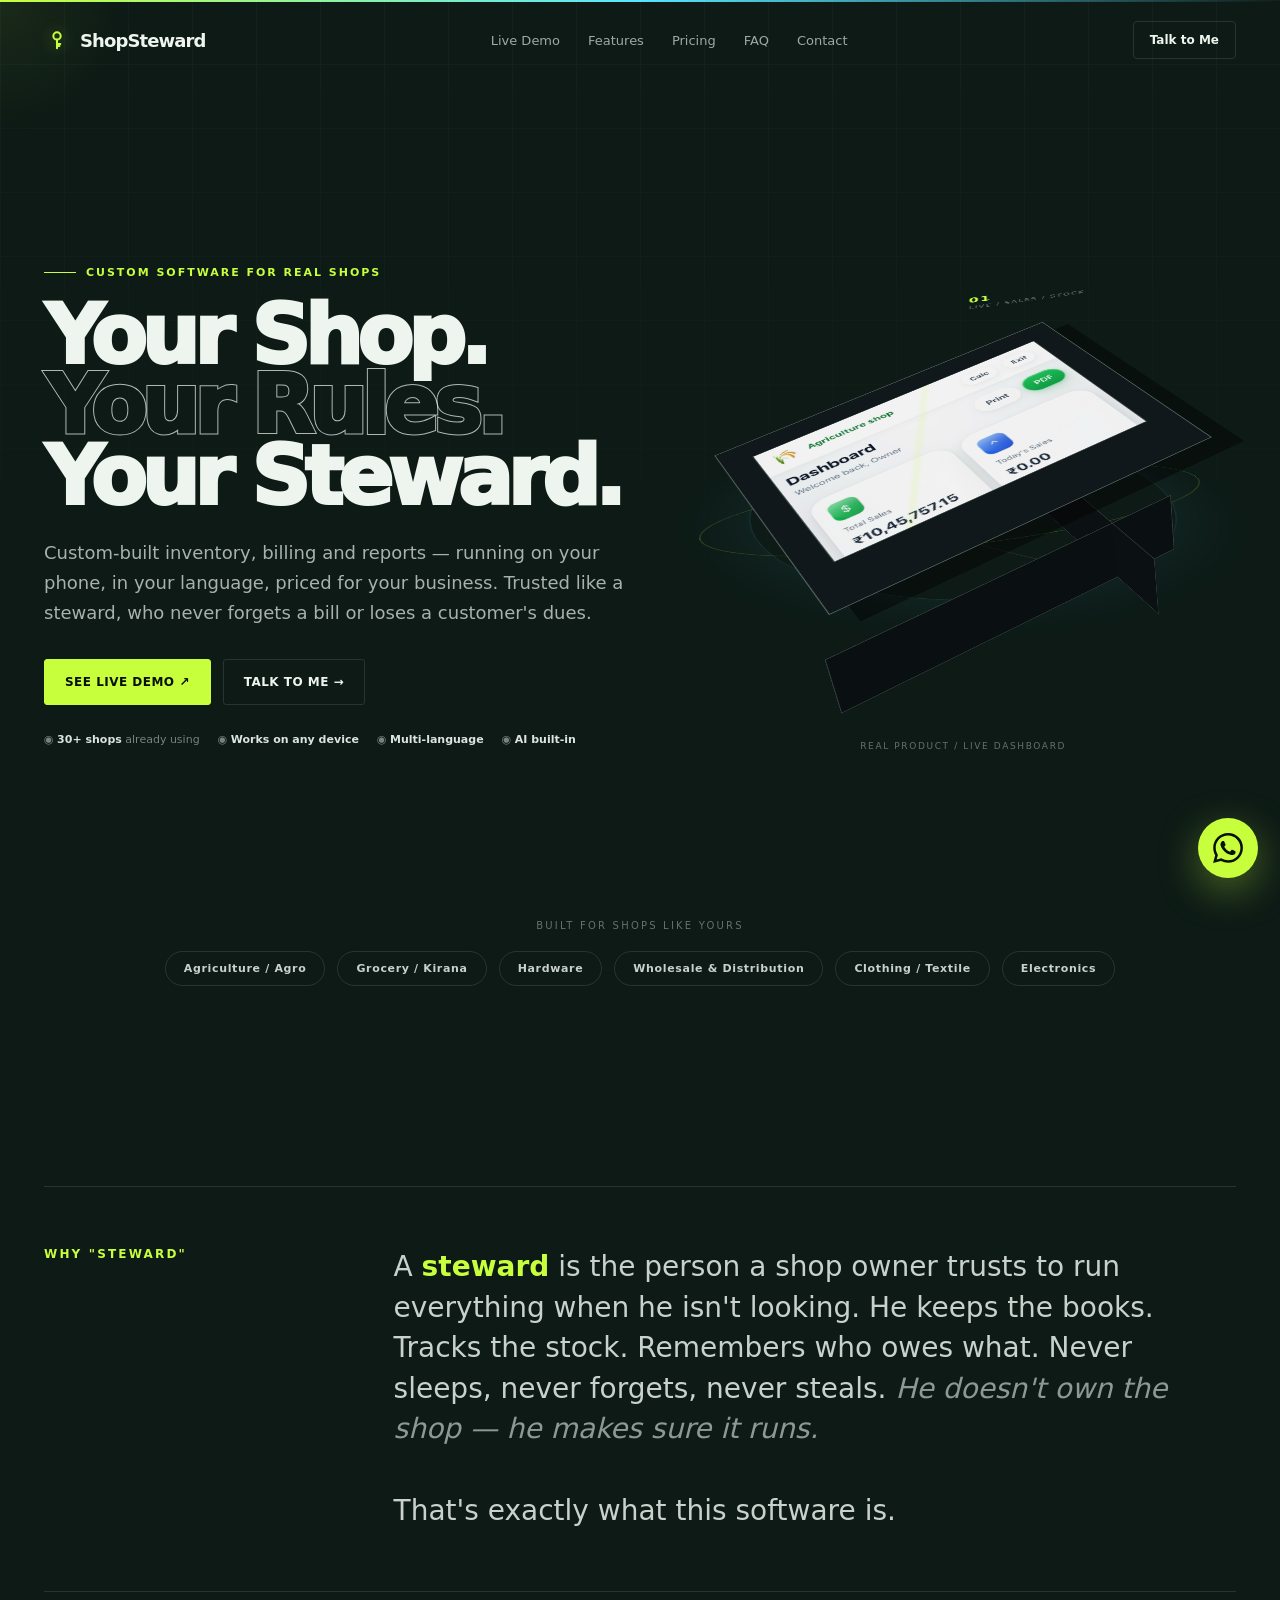
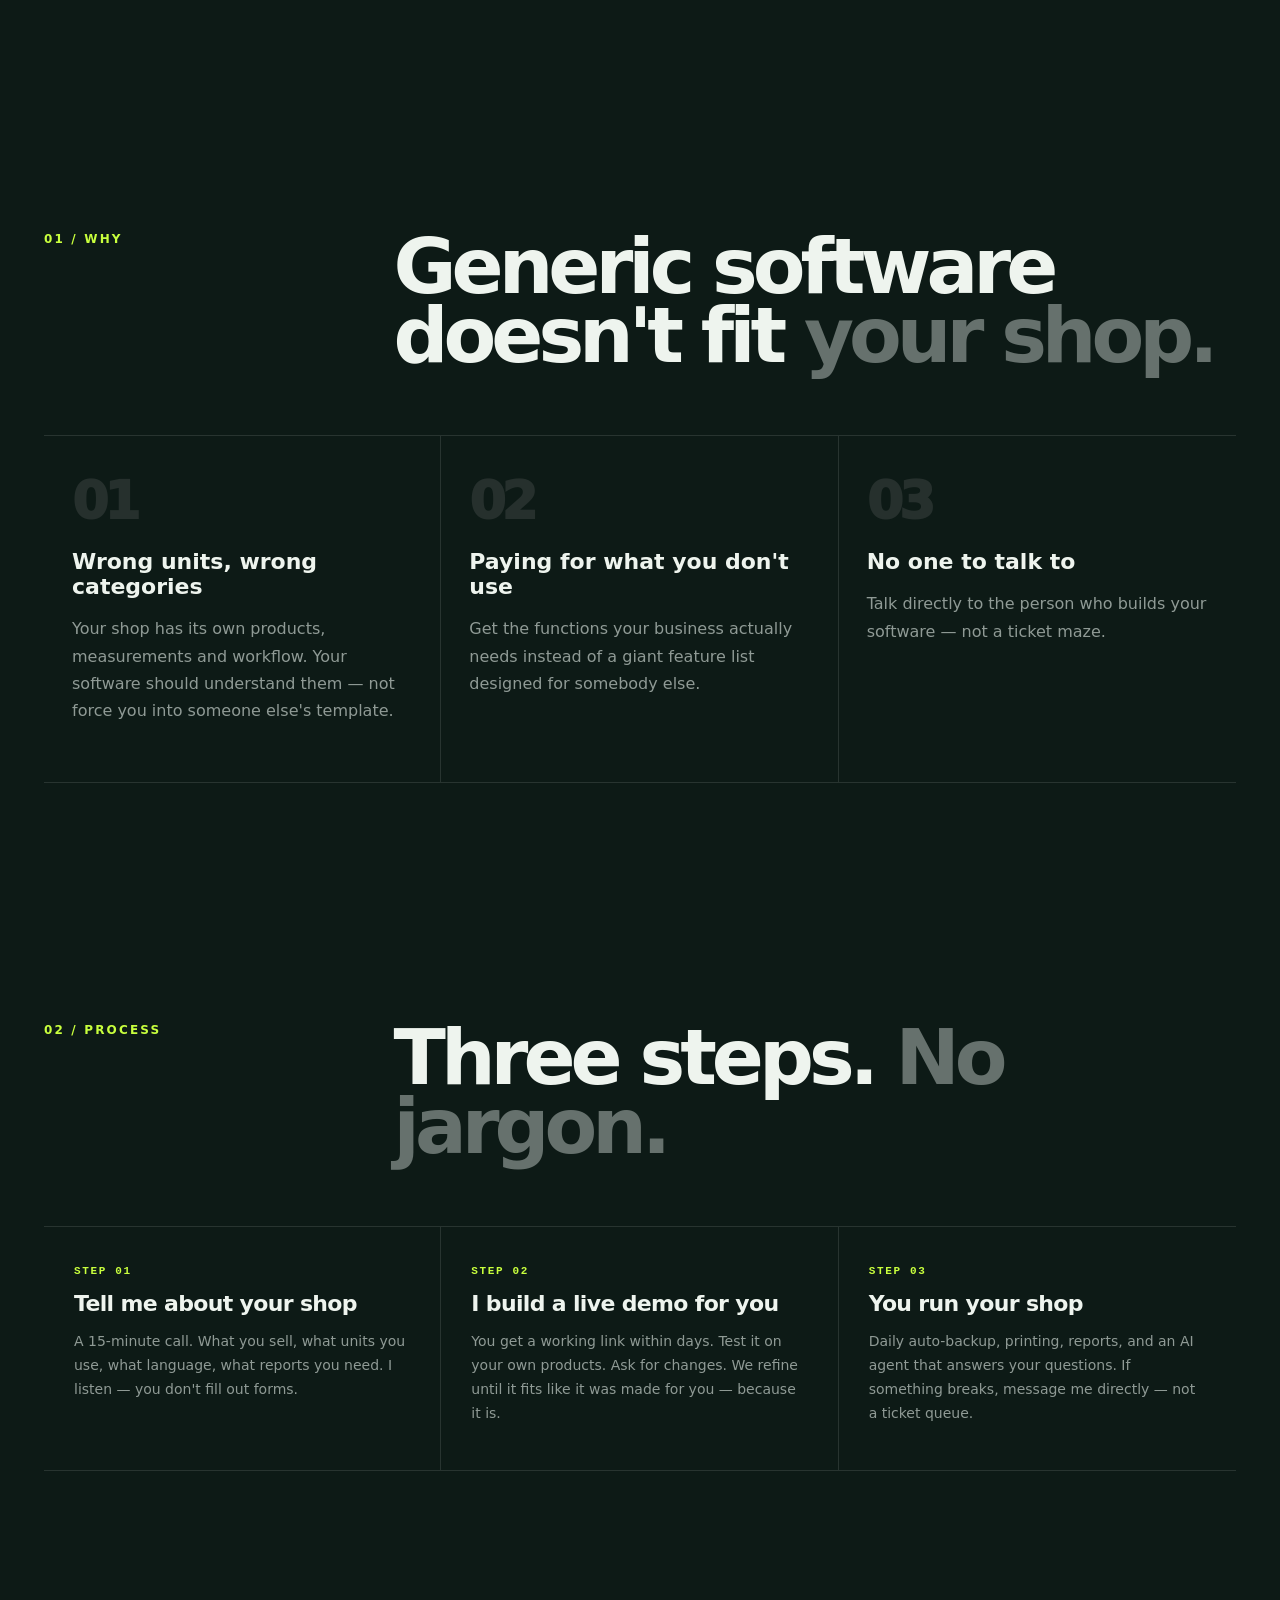
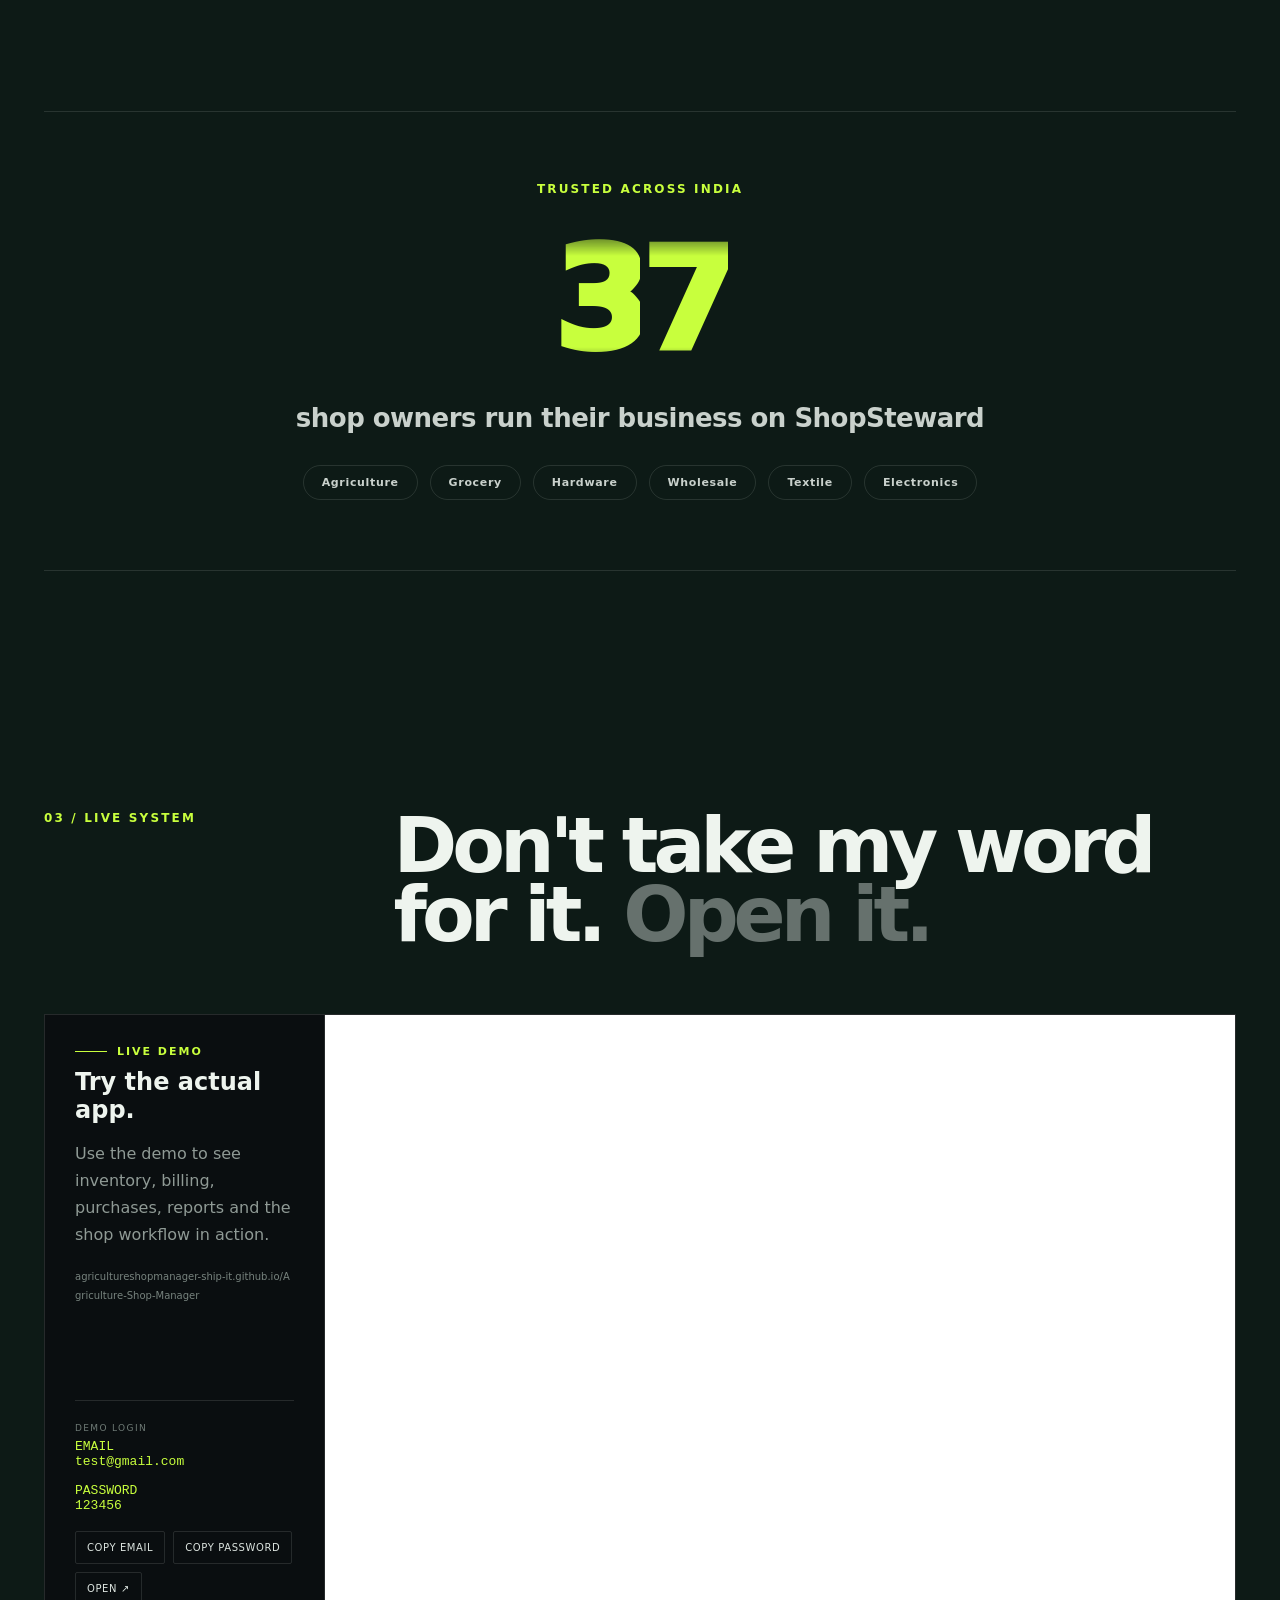
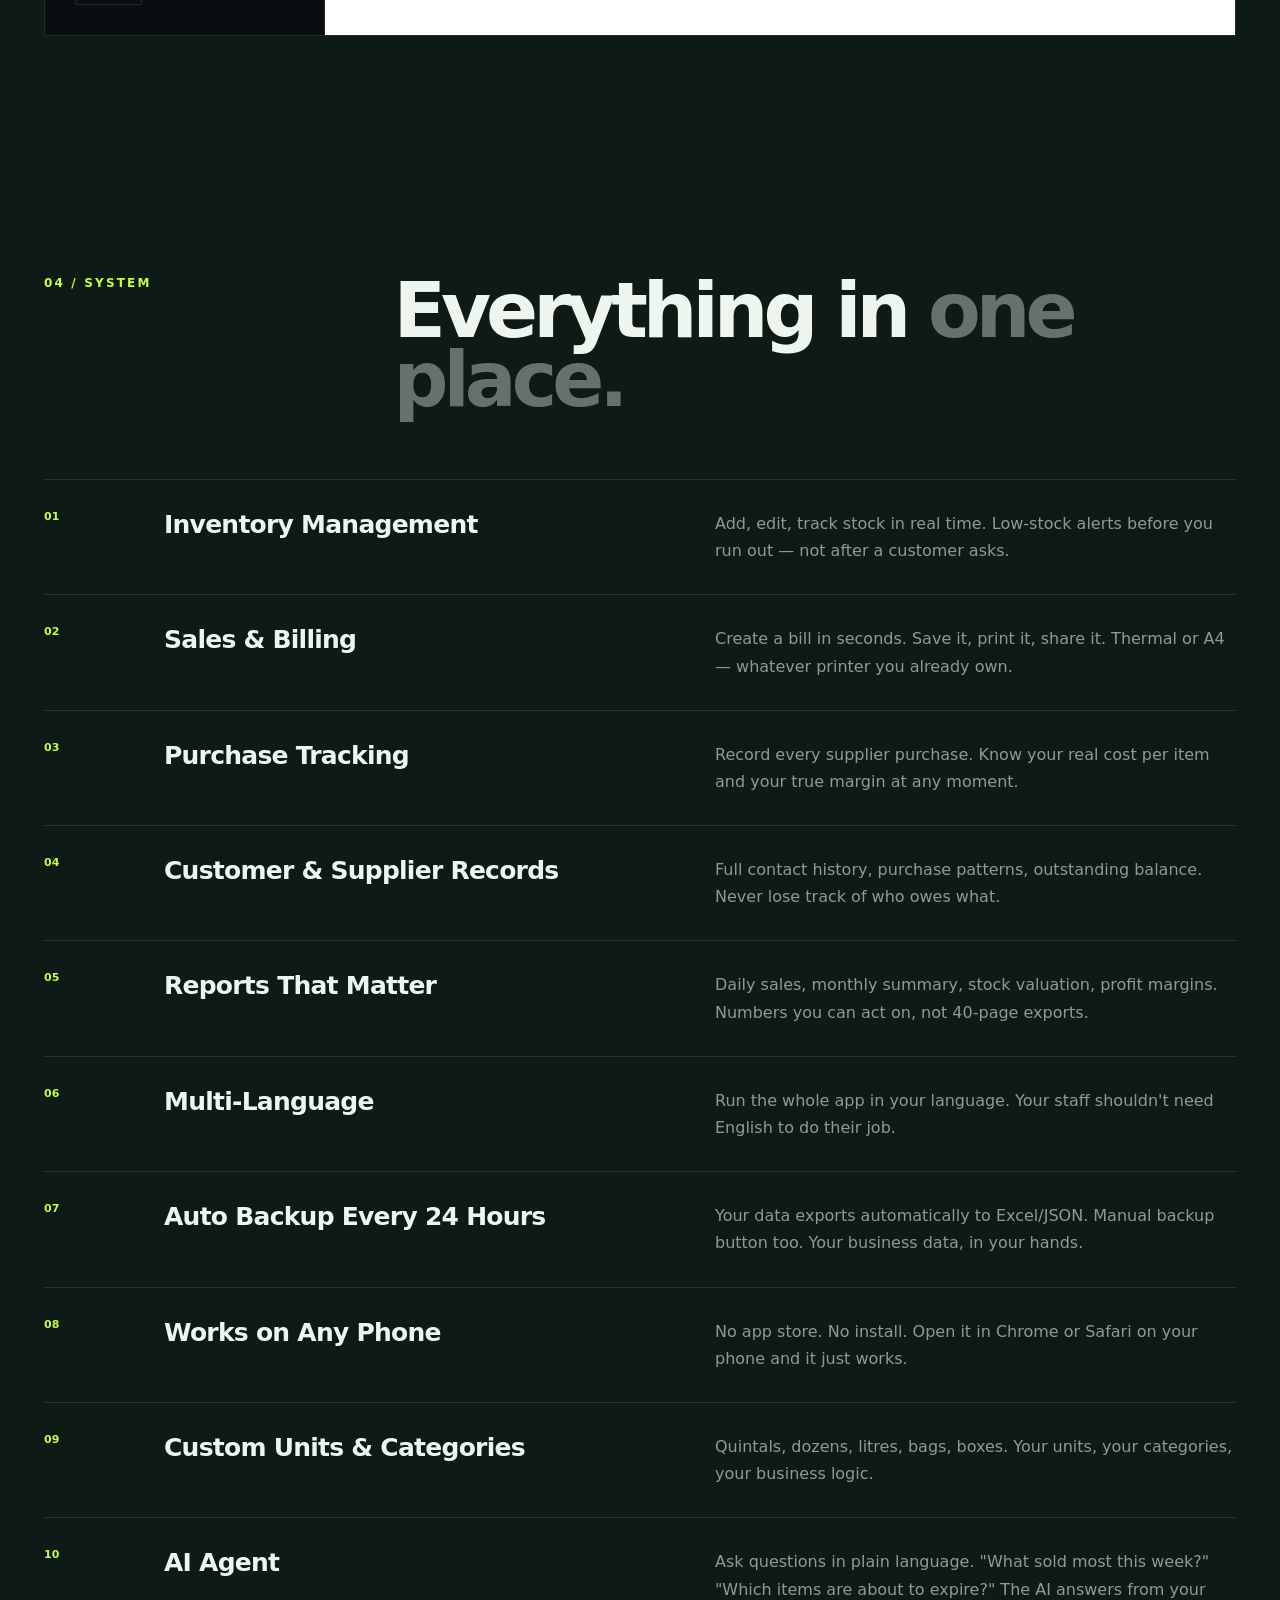
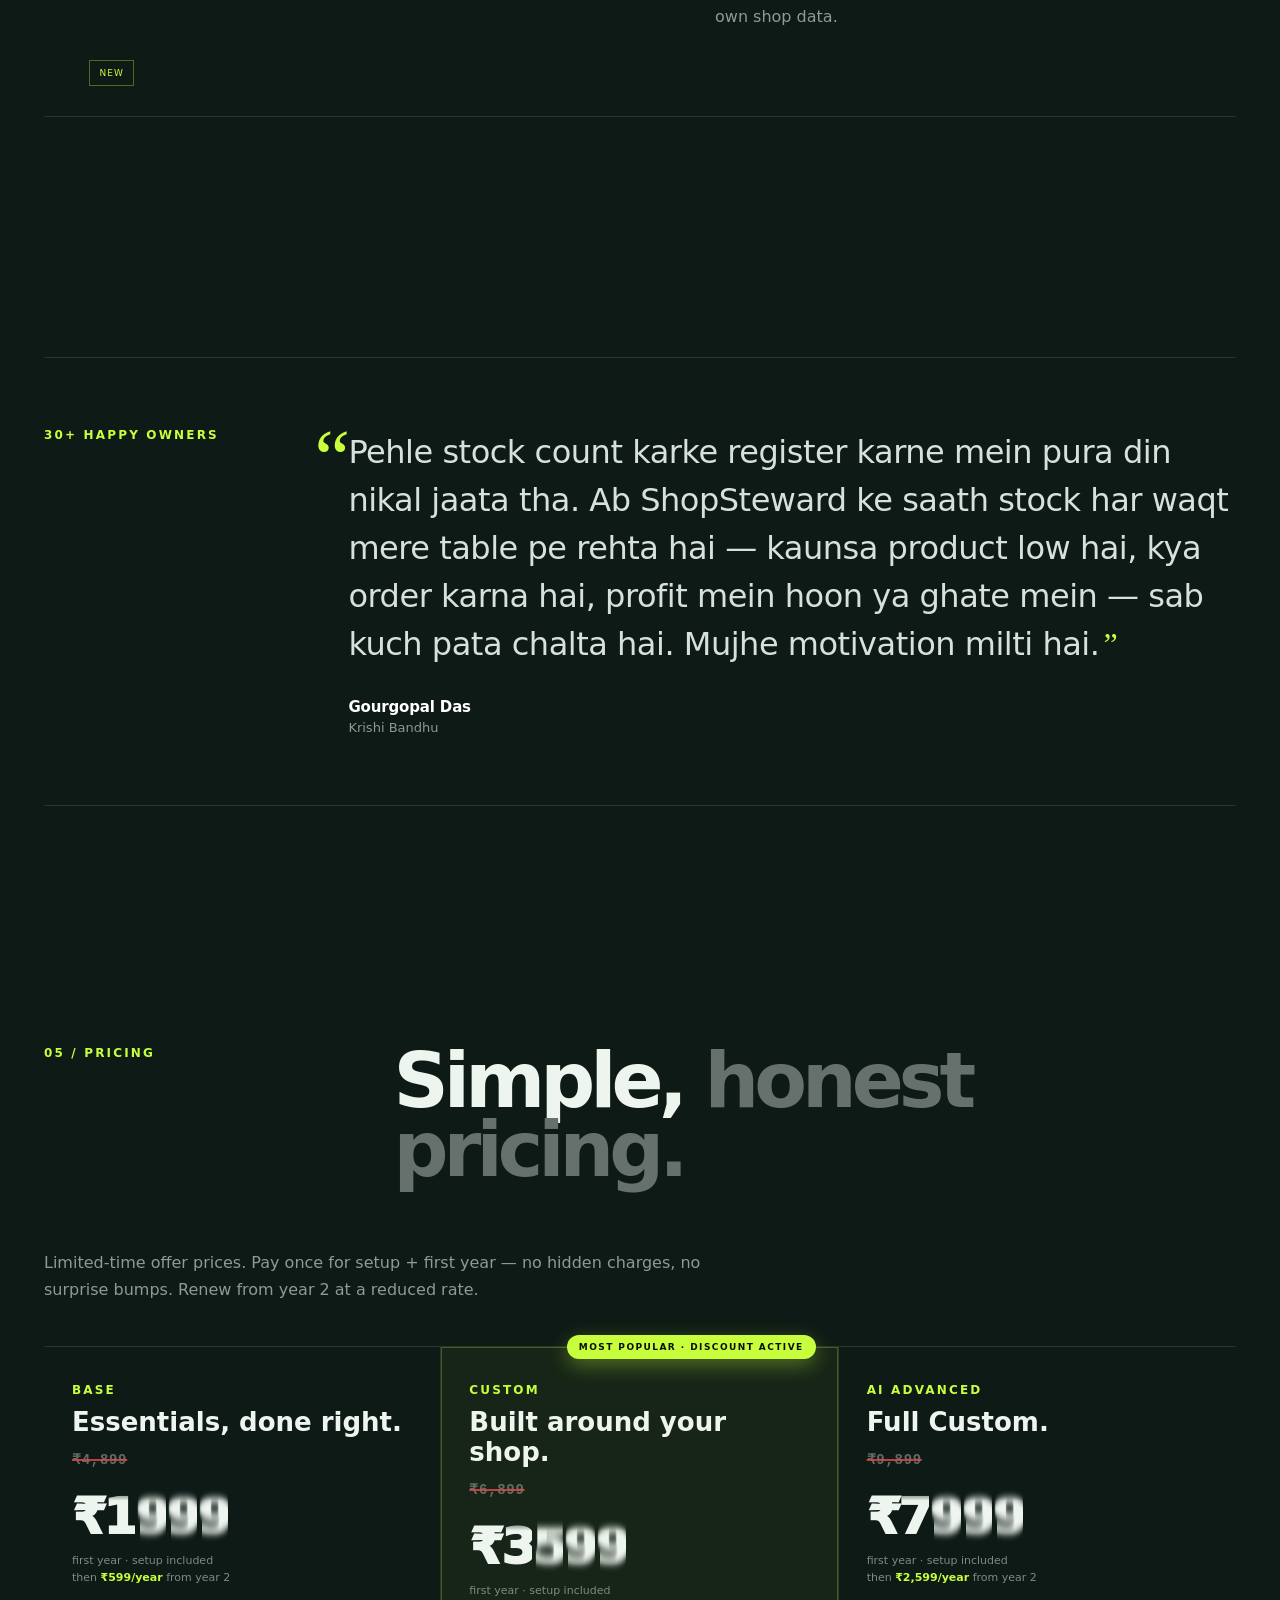
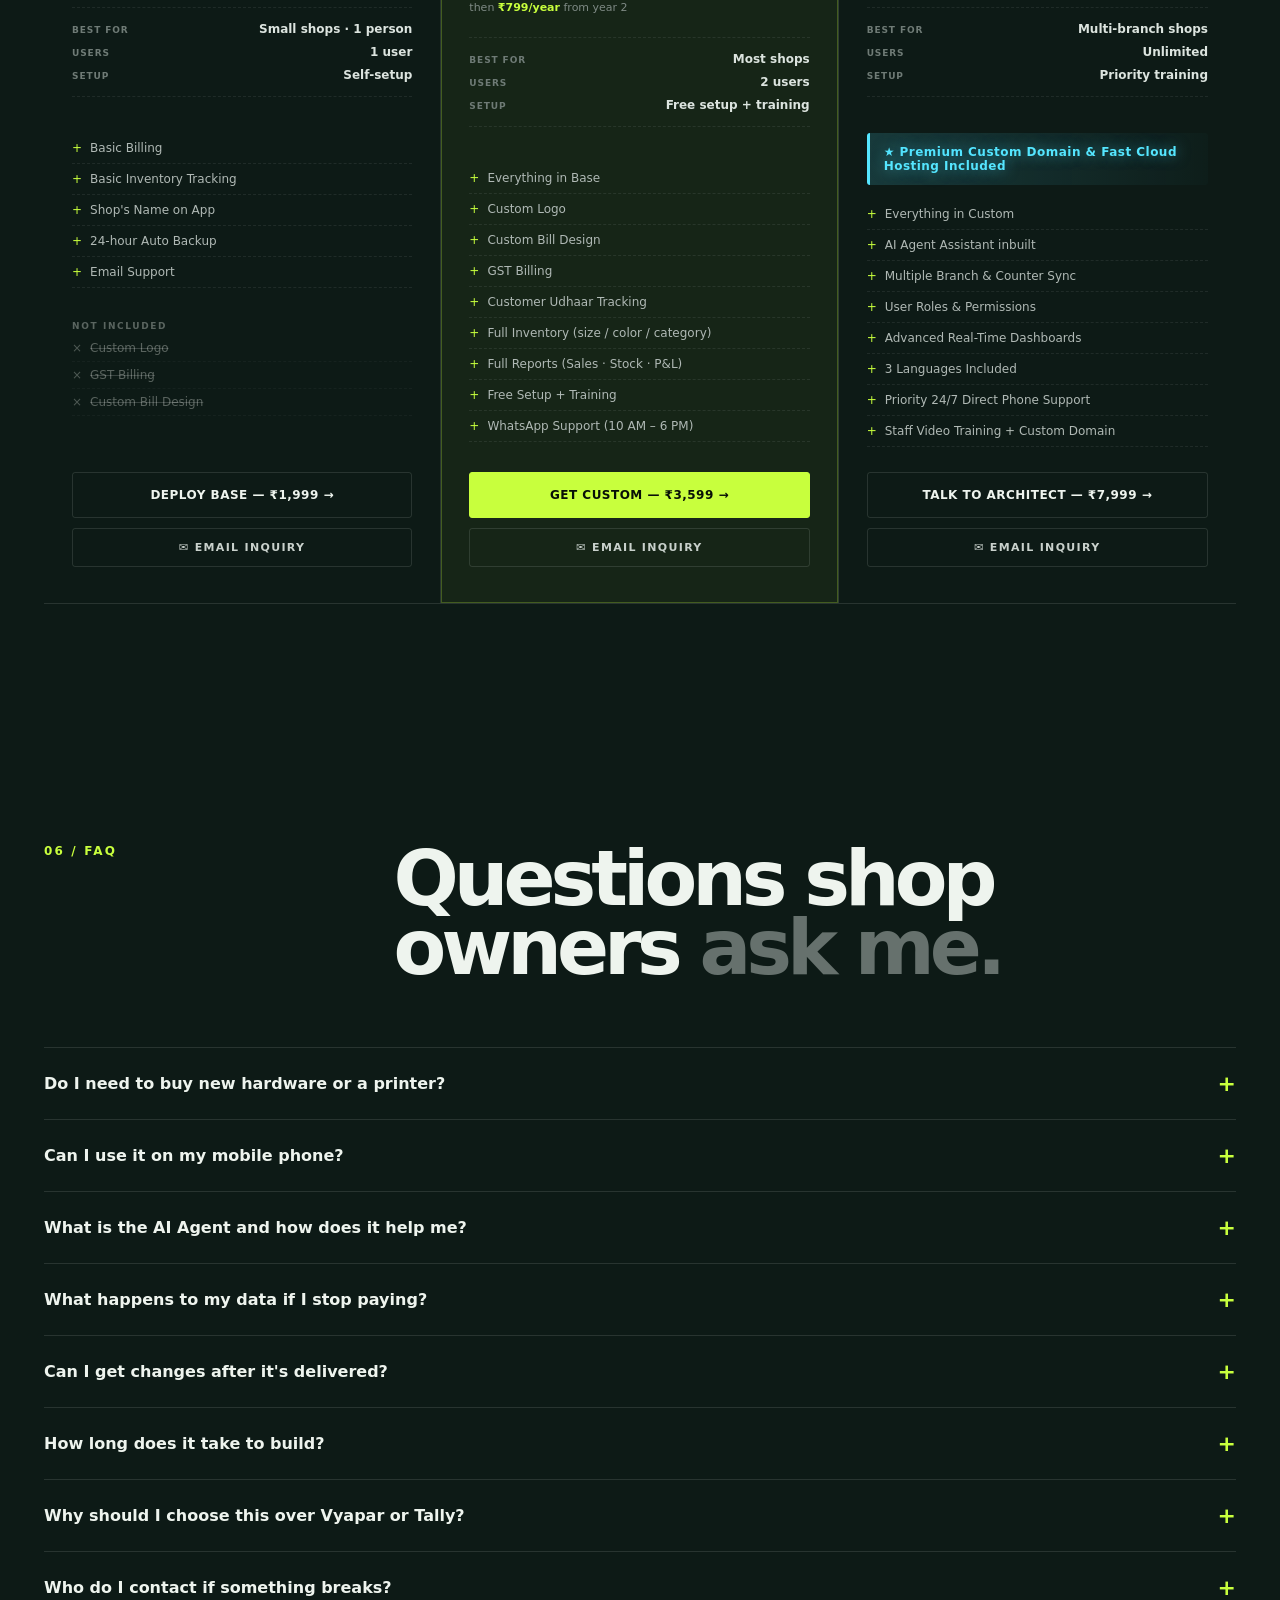
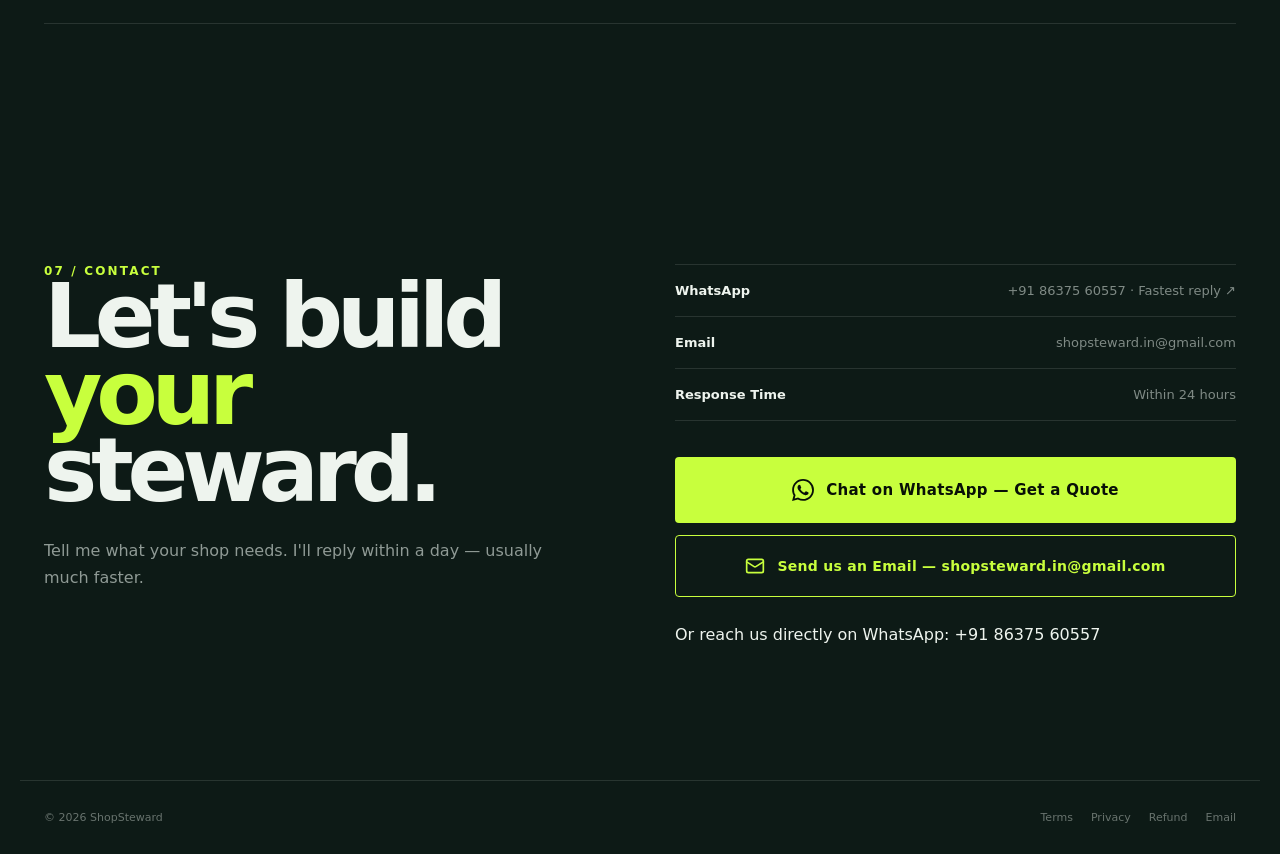
==== index.html @ 3894af79 "Update index.html" ====
<!doctype html>
<html lang="en">
<head>
<meta charset="utf-8">
<meta name="viewport" content="width=device-width,initial-scale=1,viewport-fit=cover">
<meta name="theme-color" content="#070a0d">
<meta name="description" content="ShopSteward — custom software that runs your shop's inventory, billing and reports. Built for your business. AI agent included.">
<title>ShopSteward — The Trusted Software That Runs Your Shop</title>
<meta name="google-site-verification" content="tlctf66Z0sftcKmpTnRzKo-ydNXcTUbIo1P96nw6tyM" />

<!-- Favicon (inline SVG — works instantly) -->
<link rel="icon" type="image/svg+xml" href="data:image/svg+xml,%3Csvg xmlns='http://www.w3.org/2000/svg' viewBox='0 0 64 64'%3E%3Crect width='64' height='64' fill='%23070a0d'/%3E%3Ccircle cx='32' cy='22' r='9' stroke='%23c8ff3d' stroke-width='5' fill='none'/%3E%3Cline x1='32' y1='31' x2='32' y2='52' stroke='%23c8ff3d' stroke-width='5' stroke-linecap='round'/%3E%3Cline x1='32' y1='42' x2='40' y2='42' stroke='%23c8ff3d' stroke-width='5' stroke-linecap='round'/%3E%3Cline x1='32' y1='47' x2='38' y2='47' stroke='%23c8ff3d' stroke-width='5' stroke-linecap='round'/%3E%3C/svg%3E">

<!-- Open Graph / social preview -->
<meta property="og:title" content="ShopSteward — The Trusted Software That Runs Your Shop">
<meta property="og:description" content="Custom-built inventory, billing and reports. Runs on any phone. Built for your business.">
<meta property="og:image" content="https://shopsteward.in/images/dashboard.png">
<meta property="og:url" content="https://shopsteward.in">
<meta property="og:type" content="website">
<meta name="twitter:card" content="summary_large_image">
<meta name="twitter:title" content="ShopSteward — The Trusted Software That Runs Your Shop">
<meta name="twitter:description" content="Custom-built inventory, billing and reports. Runs on any phone.">
<meta name="twitter:image" content="https://shopsteward.in/images/dashboard.png">

<style>
:root{--bg:#0D1A16;--ink:#eef4ee;--muted:#8e9995;--acid:#c8ff3d;--cyan:#55e6ff;--orange:#ff8d5c;--line:rgba(238,244,238,.12);--max:1240px}
*{box-sizing:border-box}html{scroll-behavior:smooth}body{margin:0;background:var(--bg);color:var(--ink);font-family:Inter,ui-sans-serif,system-ui,-apple-system,BlinkMacSystemFont,"Segoe UI",sans-serif;overflow-x:hidden}a{color:inherit;text-decoration:none}button,input,select,textarea{font:inherit}button{cursor:pointer}::selection{background:var(--acid);color:#071006}
body:before{content:"";position:fixed;inset:0;pointer-events:none;opacity:.035;background-image:linear-gradient(rgba(255,255,255,.8) 1px,transparent 1px),linear-gradient(90deg,rgba(255,255,255,.8) 1px,transparent 1px);background-size:64px 64px;-webkit-mask-image:linear-gradient(to bottom,#000,transparent 85%);mask-image:linear-gradient(to bottom,#000,transparent 85%);z-index:0}
.topline{height:2px;background:linear-gradient(90deg,var(--acid),var(--cyan),transparent)}

/* NAV with key logo */
.nav{height:76px;display:flex;align-items:center;justify-content:space-between;max-width:var(--max);margin:auto;padding:0 24px;position:relative;z-index:20}
.brand{font-weight:900;letter-spacing:-.05em;font-size:18px;z-index:21;display:flex;align-items:center;gap:10px}
.brand-mark{flex-shrink:0;filter:drop-shadow(0 0 8px rgba(200,255,61,.35));transition:.3s}
.brand:hover .brand-mark{transform:rotate(-8deg);filter:drop-shadow(0 0 12px rgba(200,255,61,.55))}
.navlinks{display:flex;gap:28px;color:#9fa8a4;font-size:13px;transition:.3s}
.navlinks a:hover{color:#fff}
.navcta{border:1px solid var(--line);padding:11px 16px;border-radius:4px;font-weight:800;font-size:12px;transition:.2s}
.navcta:hover{border-color:rgba(200,255,61,.6)}
.menu{display:none;background:none;border:0;color:#fff;font-size:26px;z-index:21;padding:6px;line-height:1}

.hero{min-height:calc(100svh - 78px);max-width:var(--max);margin:auto;padding:74px 24px 40px;position:relative;display:grid;grid-template-columns:minmax(0,1fr) minmax(420px,.9fr);gap:40px;align-items:center;z-index:1}
.eyebrow{display:flex;align-items:center;gap:10px;color:var(--acid);font-size:11px;font-weight:900;letter-spacing:.18em;text-transform:uppercase}
.eyebrow:before{content:"";width:32px;height:1px;background:var(--acid)}
h1{font-size:clamp(52px,6.4vw,96px);line-height:.86;letter-spacing:-.07em;margin:22px 0 26px;max-width:780px;font-weight:950}
h1 span{display:block;color:transparent;-webkit-text-stroke:1px rgba(238,244,238,.72)}
.lead{max-width:590px;color:#a8b1ad;font-size:18px;line-height:1.65;margin:0}
.actions{display:flex;gap:12px;margin-top:32px;flex-wrap:wrap}
.btn{padding:15px 20px;border:1px solid var(--line);font-weight:900;font-size:12px;letter-spacing:.04em;border-radius:3px;display:inline-flex;align-items:center;gap:10px;transition:.2s;background:transparent;color:#eef4ee}
.btn.primary{background:var(--acid);color:#081007;border-color:var(--acid)}
.btn.primary:hover{box-shadow:0 12px 40px rgba(200,255,61,.25);transform:translateY(-1px)}
.btn.secondary:hover{border-color:rgba(200,255,61,.6)}
.trust{display:flex;gap:18px;flex-wrap:wrap;margin-top:28px;color:#78827e;font-size:11px}
.trust b{color:#dce4df;font-weight:700}

.scene{height:520px;position:relative;perspective:1200px;display:grid;place-items:center}
.scene:before{content:"";position:absolute;width:420px;height:420px;border-radius:50%;border:1px solid rgba(85,230,255,.15);transform:rotateX(68deg);box-shadow:0 0 90px rgba(85,230,255,.08)}
.orbit{position:absolute;width:520px;height:180px;border:1px solid rgba(200,255,61,.22);border-radius:50%;transform:rotateX(67deg) rotateZ(-18deg);animation:spin 12s linear infinite}
.orbit.two{width:430px;height:130px;border-color:rgba(255,141,92,.2);transform:rotateX(68deg) rotateZ(42deg);animation-duration:17s;animation-direction:reverse}
.machine{width:390px;height:300px;position:relative;transform-style:preserve-3d;transform:rotateX(58deg) rotateZ(-28deg) rotateY(-10deg);animation:float 6s ease-in-out infinite}
.machine .top{position:absolute;inset:0;background:#11181c;border:1px solid #53625d;transform:translateZ(72px);box-shadow:18px 24px 0 rgba(0,0,0,.45)}
.machine .side{position:absolute;right:0;top:0;width:72px;height:300px;background:#0b1013;border:1px solid #33403c;transform-origin:left;transform:rotateY(90deg) translateX(36px)}
.machine .front{position:absolute;left:0;bottom:0;width:390px;height:72px;background:#0a0f11;border:1px solid #33403c;transform-origin:top;transform:rotateX(-90deg) translateY(36px)}
.screen{position:absolute;left:30px;top:28px;width:330px;height:210px;background:#0a1014;border:1px solid #47564f;overflow:hidden}
.screen img{width:100%;height:100%;object-fit:cover;object-position:top center;filter:brightness(.95) saturate(1.05)}
.screen:after{content:"";position:absolute;inset:0;background:linear-gradient(120deg,transparent 0 42%,rgba(200,255,61,.1) 43% 44%,transparent 45% 100%);z-index:2;pointer-events:none}
.machine-label{position:absolute;right:-58px;top:-35px;color:#73817c;font-size:9px;letter-spacing:.18em;transform:translateZ(100px) rotateZ(28deg)}
.machine-label b{color:var(--acid);display:block;font-size:16px;margin-bottom:3px}
.scene-note{position:absolute;bottom:15px;left:50%;transform:translateX(-50%);font-size:9px;letter-spacing:.18em;color:#65716c;white-space:nowrap}

.nipe-strip{max-width:var(--max);margin:auto;padding:20px 24px 80px;position:relative;z-index:1}
.niche-label{font-size:10px;letter-spacing:.22em;color:#65716c;text-transform:uppercase;text-align:center;margin-bottom:20px}
.niche-row{display:flex;justify-content:center;gap:12px;flex-wrap:wrap}
.niche-chip{padding:10px 18px;border:1px solid var(--line);border-radius:100px;font-size:11px;letter-spacing:.06em;color:#c9d1cc;font-weight:600;transition:.2s}
.niche-chip:hover{border-color:rgba(200,255,61,.5);color:#fff}

.section{max-width:var(--max);margin:auto;padding:120px 24px;position:relative;z-index:1}
.section-head{display:grid;grid-template-columns:.55fr 1.45fr;gap:30px;margin-bottom:65px}
.section-no{font-size:12px;color:var(--acid);letter-spacing:.18em;font-weight:900}
.section h2{font-size:clamp(44px,6vw,82px);line-height:.9;letter-spacing:-.065em;margin:0}
.section h2 em{font-style:normal;color:#66716d}

.steward-block{border-top:1px solid var(--line);border-bottom:1px solid var(--line);padding:60px 0;display:grid;grid-template-columns:.55fr 1.45fr;gap:30px}
.steward-lead{font-size:clamp(20px,2.4vw,28px);line-height:1.45;color:#c9d1cc;margin:0;font-weight:500}
.steward-lead b{color:var(--acid);font-weight:700}
.steward-lead em{font-style:italic;color:#8e9995}

.problem{display:grid;grid-template-columns:repeat(3,1fr);border-top:1px solid var(--line);border-bottom:1px solid var(--line)}
.problem article{padding:35px 28px 42px;border-right:1px solid var(--line)}
.problem article:last-child{border-right:0}
.bigno{font-size:52px;font-weight:950;letter-spacing:-.08em;color:#26302d}
.problem h3{font-size:22px;margin:18px 0 10px}
.problem p,.feature p,.copy{color:#8f9a95;line-height:1.7}

.how{display:grid;grid-template-columns:repeat(3,1fr);border-top:1px solid var(--line);border-bottom:1px solid var(--line)}
.how-step{padding:38px 30px 44px;border-right:1px solid var(--line);display:flex;flex-direction:column;gap:14px}
.how-step:last-child{border-right:0}
.how-step .num{font-family:ui-monospace,monospace;font-size:11px;color:var(--acid);letter-spacing:.15em;font-weight:800}
.how-step h3{font-size:22px;margin:0;letter-spacing:-.03em}
.how-step p{color:#8f9a95;line-height:1.7;margin:0;font-size:14px}

.demo-wrap{display:grid;grid-template-columns:280px 1fr;min-height:620px;border:1px solid var(--line);background:#0a0e10}
.demo-info{padding:30px;border-right:1px solid var(--line);display:flex;flex-direction:column}
.demo-info h3{font-size:24px;margin:10px 0}
.demo-url{font-size:10px;color:#77837e;word-break:break-all}
.credentials{margin-top:auto;border-top:1px solid var(--line);padding-top:22px}
.credentials small{display:block;color:#6f7b76;font-size:9px;letter-spacing:.15em;margin-bottom:6px}
.cred{font-family:ui-monospace,monospace;font-size:13px;color:var(--acid);margin-bottom:14px}
.demo-screen{position:relative;overflow:hidden;background:#050708}
.demo-screen iframe{width:100%;height:100%;min-height:620px;border:0;background:#fff;display:block}
.demo-actions{display:flex;gap:8px;margin-top:18px;flex-wrap:wrap}
.mini{font-size:10px;padding:10px 11px;border:1px solid var(--line);background:transparent;color:#dce4df;border-radius:2px;font-family:inherit;letter-spacing:.06em}
.mini:hover{border-color:var(--acid)}

.carousel-wrap{display:none;position:relative}
.carousel{display:flex;gap:14px;overflow-x:auto;overflow-y:hidden;scroll-snap-type:x mandatory;-webkit-overflow-scrolling:touch;padding:0 0 24px;scrollbar-width:none;touch-action:pan-x;overscroll-behavior-x:contain;scroll-behavior:smooth}
.carousel::-webkit-scrollbar{display:none}
.slide{flex:0 0 82%;scroll-snap-align:center;border-radius:14px;overflow:hidden;border:1px solid var(--line);background:#0a0e10;aspect-ratio:1080/1920;max-height:520px}
.slide img{width:100%;height:100%;object-fit:cover;object-position:top}
.dots{display:flex;justify-content:center;gap:8px;margin-top:4px}
.dot{width:6px;height:6px;border-radius:50%;background:#3a4441;transition:.3s}
.dot.on{background:var(--acid);width:22px;border-radius:100px}

.features{border-top:1px solid var(--line)}
.feature{display:grid;grid-template-columns:90px 1fr 1fr;gap:30px;padding:30px 0;border-bottom:1px solid var(--line);align-items:start}
.feature-num{font-size:11px;color:var(--acid);font-weight:900}
.feature h3{font-size:25px;margin:0;letter-spacing:-.03em}
.feature p{margin:0}
.feature .tag{justify-self:end;font-size:9px;border:1px solid rgba(200,255,61,.35);color:var(--acid);padding:7px 9px;letter-spacing:.12em}

.testimonial{border-top:1px solid var(--line);border-bottom:1px solid var(--line);padding:70px 0;display:grid;grid-template-columns:.4fr 1.6fr;gap:40px;align-items:start}
.testi-quote{font-size:clamp(22px,2.6vw,32px);line-height:1.5;color:#d8e0db;margin:0 0 30px;font-weight:500;letter-spacing:-.015em;position:relative;padding-left:34px}
.testi-quote:before{content:"\201C";position:absolute;left:0;top:-10px;font-size:80px;color:var(--acid);line-height:1;font-family:Georgia,serif}
.testi-quote:after{content:"\201D";color:var(--acid);margin-left:4px;font-family:Georgia,serif}
.testi-author{display:flex;flex-direction:column;gap:4px;padding-left:34px}
.testi-author b{color:#fff;font-weight:800;font-size:15px;letter-spacing:-.01em}
.testi-author span{color:#8e9995;font-size:13px}

.pricing{display:grid;grid-template-columns:repeat(3,1fr);border-top:1px solid var(--line);border-bottom:1px solid var(--line)}
.price{padding:36px 28px;border-right:1px solid var(--line);min-height:500px;display:flex;flex-direction:column}
.price:last-child{border-right:0}
.price:nth-child(2){background:rgba(200,255,61,.045)}
.price h3{font-size:26px;margin:10px 0}
.price .amt{font-size:50px;font-weight:950;letter-spacing:-.07em;margin:14px 0 6px}
.price .amt small{font-size:14px;font-weight:600;letter-spacing:0;color:#8e9995;margin-left:4px}
.price .sub{color:#7f8a85;font-size:11px;line-height:1.6}
.price ul{list-style:none;padding:0;margin:28px 0 25px}
.price li{padding:8px 0;color:#b0b9b5;font-size:12px;border-bottom:1px dashed rgba(255,255,255,.08)}
.price li:before{content:"+";color:var(--acid);margin-right:8px}
.price .btn{margin-top:auto;justify-content:center}

.faq{border-top:1px solid var(--line)}
.q{border-bottom:1px solid var(--line)}
.q button{width:100%;background:none;border:0;color:#eef4ee;text-align:left;padding:23px 0;font-weight:800;font-size:16px;display:flex;justify-content:space-between;align-items:center;font-family:inherit}
.q button:after{content:"+";color:var(--acid);font-size:22px;transition:.3s}
.q.open button:after{content:"−"}
.answer{display:none;padding:0 60px 25px 0;color:#8f9a95;line-height:1.7;font-size:14px}
.q.open .answer{display:block}

.contact{display:grid;grid-template-columns:1fr 1fr;gap:70px;align-items:start}
.contact h2{font-size:clamp(48px,7vw,92px);margin:0;line-height:.86;letter-spacing:-.07em}
.contact h2 span{color:var(--acid)}
.contact-side{border-top:1px solid var(--line)}
.contact-item{display:flex;justify-content:space-between;gap:20px;padding:18px 0;border-bottom:1px solid var(--line);font-size:13px}
.contact-item span{color:#7f8a85;text-align:right}
.wa-cta{display:flex;flex-direction:column;gap:12px;margin-top:36px}
.wa-btn{display:flex;align-items:center;justify-content:center;gap:12px;padding:22px 24px;background:var(--acid);color:#081007;font-weight:900;font-size:15px;letter-spacing:.02em;border-radius:4px;border:0;transition:.2s;text-align:center}
.wa-btn:hover{transform:translateY(-1px);box-shadow:0 12px 40px rgba(200,255,61,.25)}
.wa-btn svg{width:22px;height:22px;fill:#081007;flex-shrink:0}
/* Email button — matches WhatsApp button but outlined */
.mail-btn {
  display: flex;
  align-items: center;
  justify-content: center;
  gap: 12px;
  padding: 20px 24px;
  background: transparent;
  color: var(--acid);
  border: 1.5px solid var(--acid);
  font-weight: 900;
  font-size: 14px;
  letter-spacing: .02em;
  border-radius: 4px;
  transition: .2s;
  text-align: center;
  text-decoration: none;
}
.mail-btn:hover {
  background: rgba(200,255,61,.08);
  transform: translateY(-1px);
  box-shadow: 0 12px 30px rgba(200,255,61,.15);
}
.mail-btn svg {
  width: 20px;
  height: 20px;
  flex-shrink: 0;
  color: var(--acid);
}

.wa-float{position:fixed;right:22px;bottom:22px;width:60px;height:60px;border-radius:50%;background:var(--acid);display:grid;place-items:center;z-index:99;box-shadow:0 12px 40px rgba(200,255,61,.35),0 0 0 0 rgba(200,255,61,.4);transition:.3s;animation:waPulse 2.4s infinite}
.wa-float:hover{transform:scale(1.08)}
.wa-float svg{width:30px;height:30px;fill:#081007}
@keyframes waPulse{0%{box-shadow:0 12px 40px rgba(200,255,61,.35),0 0 0 0 rgba(200,255,61,.5)}70%{box-shadow:0 12px 40px rgba(200,255,61,.35),0 0 0 18px rgba(200,255,61,0)}100%{box-shadow:0 12px 40px rgba(200,255,61,.35),0 0 0 0 rgba(200,255,61,0)}}

.footer{border-top:1px solid var(--line);padding:30px 24px;display:flex;justify-content:space-between;max-width:var(--max);margin:auto;color:#68736e;font-size:11px;flex-wrap:wrap;gap:15px}
.footer-links{display:flex;gap:18px;flex-wrap:wrap}
.footer-links a:hover{color:#eef4ee}

.legal{display:none}
.legal:target{display:block;position:fixed;inset:0;background:#070a0d;z-index:100;padding:40px 24px;overflow:auto}
.legal-inner{max-width:850px;margin:auto}
.legal-close{display:inline-block;margin-bottom:30px;color:var(--acid);font-weight:800;font-size:12px;letter-spacing:.1em}
.legal h2{font-size:44px;letter-spacing:-.06em;margin-bottom:30px}
.legal h3{margin-top:30px;font-size:16px}
.legal p,.legal li{color:#9ba5a1;line-height:1.75;font-size:14px}
.legal ul{padding-left:20px}

.reveal{opacity:0;transform:translateY(28px);transition:opacity .8s ease,transform .8s cubic-bezier(.2,.7,.2,1)}
.reveal.on{opacity:1;transform:none}
.no-js .reveal,body:not(.js-ready) .reveal{opacity:1 !important;transform:none !important}
.cursor-light{position:fixed;width:280px;height:280px;border-radius:50%;pointer-events:none;background:radial-gradient(circle,rgba(200,255,61,.07),transparent 68%);transform:translate(-50%,-50%);z-index:0}

@keyframes float{0%,100%{transform:rotateX(58deg) rotateZ(-28deg) rotateY(-10deg) translateY(0)}50%{transform:rotateX(58deg) rotateZ(-28deg) rotateY(-10deg) translateY(-16px)}}
@keyframes spin{to{transform:rotateX(67deg) rotateZ(342deg)}}

@media(max-width:900px){
  .nav{height:68px;padding:0 18px}
  .navlinks{display:none;position:absolute;top:68px;left:0;right:0;background:#0a0e10;border-bottom:1px solid var(--line);flex-direction:column;gap:0;padding:8px 0;transform:translateY(-12px);opacity:0;pointer-events:none;transition:.25s ease}
  .navlinks.show{display:flex;transform:translateY(0);opacity:1;pointer-events:auto}
  .navlinks a{padding:16px 24px;font-size:14px;border-bottom:1px solid var(--line)}
  .navlinks a:last-child{border-bottom:0}
  .navcta{display:none}
  .menu{display:block}
  .hero{grid-template-columns:1fr;padding:50px 18px 20px;min-height:auto;gap:20px}
  .hero h1{font-size:clamp(48px,13vw,72px);margin-bottom:22px}
  .lead{font-size:15px}
  .scene{height:340px;transform:scale(.75);margin:-30px -40px}
  .section{padding:70px 18px}
  .section-head{grid-template-columns:1fr;gap:16px;margin-bottom:36px}
  .section h2{font-size:44px}
  .steward-block{grid-template-columns:1fr;gap:14px;padding:40px 0}
  .steward-lead{font-size:20px}
  .problem,.pricing,.how{grid-template-columns:1fr}
  .problem article,.price,.how-step{border-right:0;border-bottom:1px solid var(--line)}
  .price{min-height:auto;padding:32px 22px}
  .demo-wrap{grid-template-columns:1fr;min-height:auto}
  .demo-info{border-right:0;border-bottom:1px solid var(--line);padding:26px 20px}
  .demo-screen{display:none}
  .carousel-wrap{display:block;padding:24px 0 6px}
  .feature{grid-template-columns:42px 1fr;gap:12px}
  .feature p{grid-column:2}
  .feature .tag{grid-column:2;justify-self:start}
  .testimonial{grid-template-columns:1fr;gap:20px;padding:50px 0}
  .testi-quote{font-size:22px;padding-left:28px}
  .testi-quote:before{font-size:56px}
  .contact{grid-template-columns:1fr;gap:40px}
  .contact h2{font-size:48px}
  .footer{flex-direction:column;padding:25px 18px}
  .cursor-light{display:none}
  .wa-float{width:54px;height:54px;right:16px;bottom:16px}
  .wa-float svg{width:26px;height:26px}
}
@media(max-width:430px){
  .hero h1{font-size:clamp(42px,11.5vw,56px)}
  .scene{height:290px;transform:scale(.6);margin:-50px -80px}
  .section h2{font-size:38px}
  .price .amt{font-size:44px}
  .contact h2{font-size:42px}
  .slide{flex:0 0 88%}
}
@media(prefers-reduced-motion:reduce){
  html{scroll-behavior:auto}
  .reveal{opacity:1;transform:none;transition:none}
  .machine,.orbit,.wa-float{animation:none}
}
/* --- Spinning Counter (t-reel) --- */
.t-reel {
  display: inline-flex;
  align-items: center;
  font-variant-numeric: tabular-nums;
  vertical-align: bottom;
}
.t-reel-col {
  position: relative;
  overflow: hidden;
  -webkit-mask-image: linear-gradient(to bottom, transparent 0%, #000 22%, #000 78%, transparent 100%);
  mask-image: linear-gradient(to bottom, transparent 0%, #000 22%, #000 78%, transparent 100%);
}
.t-reel-strip {
  display: flex;
  flex-direction: column;
  will-change: transform, filter;
}
.t-reel-digit {
  display: flex;
  align-items: center;
  justify-content: center;
}
@media (prefers-reduced-motion: reduce) {
  .t-reel-strip { transition: none !important; filter: none !important; }
}
/* --- DESKTOP OPTIMIZATION (Large Screens) --- */
@media (min-width: 1440px) {
  :root {
    --max: 1440px; /* Widen the container to fit better on large monitors */
  }

  /* Hero Section Adjustments */
  .hero {
    grid-template-columns: 1.1fr 0.9fr; /* Give text a bit more room */
    gap: 60px;
    padding: 100px 24px 60px;
  }

  .hero h1 {
    font-size: clamp(80px, 6.5vw, 110px); /* Scale up hero text */
  }

  .lead {
    font-size: 20px;
    max-width: 650px;
  }

  /* Scale up the 3D Scene so it matches the larger monitor */
  .scene {
    height: 600px;
  }
  .scene:before {
    width: 520px;
    height: 520px;
  }
  .orbit {
    width: 640px;
    height: 220px;
  }
  .orbit.two {
    width: 530px;
    height: 160px;
  }
  .machine {
    width: 480px;
    height: 370px;
  }
  .machine .side {
    width: 80px;
    height: 370px;
    transform: rotateY(90deg) translateX(40px);
  }
  .machine .front {
    width: 480px;
    height: 80px;
    transform: rotateX(-90deg) translateY(40px);
  }
  .machine .top {
    transform: translateZ(80px);
  }
  .screen {
    width: 410px;
    height: 260px;
  }
  .machine-label {
    right: -70px;
    top: -40px;
  }

  /* Section Spacing and Typography */
  .section {
    padding: 160px 24px; /* More vertical breathing room */
  }

  .section-head {
    grid-template-columns: 0.4fr 1.6fr; /* Adjust column ratio */
    gap: 60px;
    margin-bottom: 80px;
  }

  .section h2 {
    font-size: clamp(70px, 6.5vw, 110px); /* Larger section headings */
  }

  /* Features Grid */
  .feature {
    grid-template-columns: 120px 1fr 1fr;
    gap: 50px;
    padding: 40px 0;
  }

  /* Testimonial */
  .testi-quote {
    font-size: clamp(28px, 3vw, 42px);
  }

  /* Pricing */
  .price {
    padding: 50px 40px;
  }
  .price .amt {
    font-size: 60px;
  }

  /* Demo */
  .demo-wrap {
    grid-template-columns: 340px 1fr; /* Wider sidebar for demo */
    min-height: 750px;
  }
  .demo-info {
    padding: 40px;
  }
  .demo-screen iframe {
    min-height: 750px;
  }

  /* Contact */
  .contact {
    gap: 100px;
  }
  .contact h2 {
    font-size: clamp(80px, 7.5vw, 120px);
  }
}

/* --- ULTRA-WIDE MONITORS (2K/4K) --- */
@media (min-width: 1920px) {
  :root {
    --max: 1600px; /* Widen even more for 4K screens */
  }
  .hero h1 {
    font-size: 120px; 
  }
  .section h2 {
    font-size: 120px;
  }
  .scene {
    transform: scale(1.15); /* Slightly scale the 3D machine for 4K */
  }
}
</style>
</head>
<body>
<svg style="position:absolute;width:0;height:0;overflow:hidden" aria-hidden="true">
  <defs>
    <filter id="motion-blur">
      <feGaussianBlur in="SourceGraphic" stdDeviation="0 4" />
    </filter>
  </defs>
</svg>

<div class="topline"></div>
<div class="cursor-light" id="cursorLight"></div>

<header class="nav">
  <a class="brand" href="#top">
    <svg class="brand-mark" xmlns="http://www.w3.org/2000/svg" viewBox="0 0 64 64" width="26" height="26" aria-hidden="true">
      <circle cx="32" cy="22" r="9" stroke="#c8ff3d" stroke-width="5" fill="none"/>
      <line x1="32" y1="31" x2="32" y2="52" stroke="#c8ff3d" stroke-width="5" stroke-linecap="round"/>
      <line x1="32" y1="42" x2="40" y2="42" stroke="#c8ff3d" stroke-width="5" stroke-linecap="round"/>
      <line x1="32" y1="47" x2="38" y2="47" stroke="#c8ff3d" stroke-width="5" stroke-linecap="round"/>
    </svg>
    ShopSteward
  </a>
  <nav class="navlinks" id="navLinks">
    <a href="#demo">Live Demo</a>
    <a href="#features">Features</a>
    <a href="#pricing">Pricing</a>
    <a href="#faq">FAQ</a>
    <a href="#contact">Contact</a>
  </nav>
  <a class="navcta" href="#contact">Talk to Me</a>
  <button class="menu" onclick="document.getElementById('navLinks').classList.toggle('show')" aria-label="Menu">☰</button>
</header>

<main id="top">

<section class="hero">
  <div class="reveal">
    <div class="eyebrow">CUSTOM SOFTWARE FOR REAL SHOPS</div>
    <h1>Your Shop.<span>Your Rules.</span>Your Steward.</h1>
    <p class="lead">Custom-built inventory, billing and reports — running on your phone, in your language, priced for your business. Trusted like a steward, who never forgets a bill or loses a customer's dues.</p>
    <div class="actions">
      <a class="btn primary" href="#demo">SEE LIVE DEMO ↗</a>
      <a class="btn secondary" href="#contact">TALK TO ME →</a>
    </div>
    <div class="trust">
  <span>◉ <b>30+ shops</b> already using</span>
  <span>◉ <b>Works on any device</b></span>
  <span>◉ <b>Multi-language</b></span>
  <span>◉ <b>AI built-in</b></span>
</div>
  </div>

  <div class="scene reveal" aria-label="Live dashboard preview">
    <div class="orbit"></div>
    <div class="orbit two"></div>
    <div class="machine">
      <div class="top">
        <div class="screen">
          <img src="images/dashboard.png" alt="ShopSteward live dashboard" loading="lazy">
        </div>
      </div>
      <div class="side"></div>
      <div class="front"></div>
      <div class="machine-label"><b>01</b>LIVE / SALES / STOCK</div>
    </div>
    <div class="scene-note">REAL PRODUCT / LIVE DASHBOARD</div>
  </div>
</section>

<div class="nipe-strip reveal">
  <div class="niche-label">BUILT FOR SHOPS LIKE YOURS</div>
  <div class="niche-row">
    <span class="niche-chip">Agriculture / Agro</span>
    <span class="niche-chip">Grocery / Kirana</span>
    <span class="niche-chip">Hardware</span>
    <span class="niche-chip">Wholesale &amp; Distribution</span>
    <span class="niche-chip">Clothing / Textile</span>
    <span class="niche-chip">Electronics</span>
  </div>
</div>

<section class="section reveal">
  <div class="steward-block">
    <div class="section-no">WHY "STEWARD"</div>
    <p class="steward-lead">
      A <b>steward</b> is the person a shop owner trusts to run everything when he isn't looking. He keeps the books. Tracks the stock. Remembers who owes what. Never sleeps, never forgets, never steals. <em>He doesn't own the shop — he makes sure it runs.</em><br><br>
      That's exactly what this software is.
    </p>
  </div>
</section>

<section class="section reveal">
  <div class="section-head"><div class="section-no">01 / WHY</div><h2>Generic software doesn't fit <em>your shop.</em></h2></div>
  <div class="problem">
    <article><div class="bigno">01</div><h3>Wrong units, wrong categories</h3><p>Your shop has its own products, measurements and workflow. Your software should understand them — not force you into someone else's template.</p></article>
    <article><div class="bigno">02</div><h3>Paying for what you don't use</h3><p>Get the functions your business actually needs instead of a giant feature list designed for somebody else.</p></article>
    <article><div class="bigno">03</div><h3>No one to talk to</h3><p>Talk directly to the person who builds your software — not a ticket maze.</p></article>
  </div>
</section>

<section class="section reveal">
  <div class="section-head"><div class="section-no">02 / PROCESS</div><h2>Three steps. <em>No jargon.</em></h2></div>
  <div class="how">
    <div class="how-step">
      <div class="num">STEP 01</div>
      <h3>Tell me about your shop</h3>
      <p>A 15-minute call. What you sell, what units you use, what language, what reports you need. I listen — you don't fill out forms.</p>
    </div>
    <div class="how-step">
      <div class="num">STEP 02</div>
      <h3>I build a live demo for you</h3>
      <p>You get a working link within days. Test it on your own products. Ask for changes. We refine until it fits like it was made for you — because it is.</p>
    </div>
    <div class="how-step">
      <div class="num">STEP 03</div>
      <h3>You run your shop</h3>
      <p>Daily auto-backup, printing, reports, and an AI agent that answers your questions. If something breaks, message me directly — not a ticket queue.</p>
    </div>
  </div>
</section>

<section class="section reveal">
  <div style="border-top:1px solid var(--line);border-bottom:1px solid var(--line);padding:70px 0;text-align:center;">
    <div class="section-no" style="margin-bottom:24px">TRUSTED ACROSS INDIA</div>
    <div style="font-size:clamp(72px,12vw,140px);font-weight:950;letter-spacing:-.07em;line-height:.9;color:var(--acid);margin-bottom:20px;--reel-cell:clamp(65px,11vw,126px);">
  <span class="spin-target" data-target="37" style="--reel-cell:clamp(65px,11vw,126px);">37</span>
</div>
    <div style="font-size:clamp(18px,2.4vw,26px);color:#c9d1cc;font-weight:600;letter-spacing:-.02em;margin-bottom:32px;">shop owners run their business on ShopSteward</div>
    <div class="niche-row" style="justify-content:center;">
      <span class="niche-chip">Agriculture</span>
      <span class="niche-chip">Grocery</span>
      <span class="niche-chip">Hardware</span>
      <span class="niche-chip">Wholesale</span>
      <span class="niche-chip">Textile</span>
      <span class="niche-chip">Electronics</span>
    </div>
  </div>
</section>
<section class="section reveal" id="demo">
  <div class="section-head"><div class="section-no">03 / LIVE SYSTEM</div><h2>Don't take my word for it. <em>Open it.</em></h2></div>
  <div class="demo-wrap">
    <aside class="demo-info">
      <div>
        <div class="eyebrow">LIVE DEMO</div>
        <h3>Try the actual app.</h3>
        <p class="copy">Use the demo to see inventory, billing, purchases, reports and the shop workflow in action.</p>
        <span class="demo-url">agricultureshopmanager-ship-it.github.io/Agriculture-Shop-Manager</span>
      </div>
      <div class="credentials">
        <small>DEMO LOGIN</small>
        <div class="cred">EMAIL<br><code id="demoEmail">test@gmail.com</code></div>
        <div class="cred">PASSWORD<br><code id="demoPassword">123456</code></div>
        <div class="demo-actions">
          <button class="mini" onclick="copyText('demoEmail', this)">COPY EMAIL</button>
          <button class="mini" onclick="copyText('demoPassword', this)">COPY PASSWORD</button>
          <a class="mini" href="https://agricultureshopmanager-ship-it.github.io/AI-added-Agri-Web/" target="_blank" rel="noopener">OPEN ↗</a>
        </div>
      </div>
    </aside>
    <div class="demo-screen">
      <iframe loading="lazy" src="https://agricultureshopmanager-ship-it.github.io/AI-added-Agri-Web/" title="Live demo"></iframe>
    </div>
    <div class="carousel-wrap">
      <div class="carousel" id="carousel">
        <div class="slide"><img src="images/dashboard.png" alt="Dashboard" loading="lazy"></div>
        <div class="slide"><img src="images/products.png" alt="Products & inventory" loading="lazy"></div>
        <div class="slide"><img src="images/invoice.png" alt="New invoice" loading="lazy"></div>
        <div class="slide"><img src="images/reports.png" alt="Reports" loading="lazy"></div>
      </div>
      <div class="dots" id="dots"></div>
    </div>
  </div>
</section>

<section class="section reveal" id="features">
  <div class="section-head"><div class="section-no">04 / SYSTEM</div><h2>Everything in <em>one place.</em></h2></div>
  <div class="features">
    <div class="feature"><div class="feature-num">01</div><h3>Inventory Management</h3><p>Add, edit, track stock in real time. Low-stock alerts before you run out — not after a customer asks.</p></div>
    <div class="feature"><div class="feature-num">02</div><h3>Sales &amp; Billing</h3><p>Create a bill in seconds. Save it, print it, share it. Thermal or A4 — whatever printer you already own.</p></div>
    <div class="feature"><div class="feature-num">03</div><h3>Purchase Tracking</h3><p>Record every supplier purchase. Know your real cost per item and your true margin at any moment.</p></div>
    <div class="feature"><div class="feature-num">04</div><h3>Customer &amp; Supplier Records</h3><p>Full contact history, purchase patterns, outstanding balance. Never lose track of who owes what.</p></div>
    <div class="feature"><div class="feature-num">05</div><h3>Reports That Matter</h3><p>Daily sales, monthly summary, stock valuation, profit margins. Numbers you can act on, not 40-page exports.</p></div>
    <div class="feature"><div class="feature-num">06</div><h3>Multi-Language</h3><p>Run the whole app in your language. Your staff shouldn't need English to do their job.</p></div>
    <div class="feature"><div class="feature-num">07</div><h3>Auto Backup Every 24 Hours</h3><p>Your data exports automatically to Excel/JSON. Manual backup button too. Your business data, in your hands.</p></div>
    <div class="feature"><div class="feature-num">08</div><h3>Works on Any Phone</h3><p>No app store. No install. Open it in Chrome or Safari on your phone and it just works.</p></div>
    <div class="feature"><div class="feature-num">09</div><h3>Custom Units &amp; Categories</h3><p>Quintals, dozens, litres, bags, boxes. Your units, your categories, your business logic.</p></div>
    <div class="feature"><div class="feature-num">10</div><h3>AI Agent</h3><p>Ask questions in plain language. "What sold most this week?" "Which items are about to expire?" The AI  answers from your own shop data.</p><div class="tag">NEW</div></div>
  </div>
</section>

<section class="section reveal">
  <div class="testimonial">
  <div class="section-no">30+ HAPPY OWNERS</div>
    <div>
      <p class="testi-quote">Pehle stock count karke register karne mein pura din nikal jaata tha. Ab ShopSteward ke saath stock har waqt mere table pe rehta hai — kaunsa product low hai, kya order karna hai, profit mein hoon ya ghate mein — sab kuch pata chalta hai. Mujhe motivation milti hai.</p>
      <div class="testi-author">
        <b>Gourgopal Das</b>
        <span>Krishi Bandhu</span>
      </div>
    </div>
  </div>
</section>

<section class="section reveal" id="pricing">
  <div class="section-head"><div class="section-no">05 / PRICING</div><h2>Simple, <em>honest pricing.</em></h2></div>
  <p class="copy" style="max-width:700px;margin-bottom:42px">One base price. Customization quoted fairly based on real effort. No hidden charges, no surprise renewals.</p>
  <div class="pricing">
    <article class="price">
      <div class="section-no">BASE</div>
      <h3>Essentials, done right.</h3>
      <div class="amt">₹<span class="spin-target" data-target="4899" style="--reel-cell:55px;">4,899</span></div>
      <div class="sub">one-time · first year included<br>then ₹1,899/year</div>
      <ul>
        <li>Inventory management</li>
        <li>Sales &amp; billing with printing</li>
        <li>Purchase &amp; supplier tracking</li>
        <li>Customer records</li>
        <li>Sales &amp; stock reports</li>
        <li>1 language</li>
        <li>24-hour auto backup</li>
        <li>Mobile browser access</li>
      </ul>
      <a class="btn secondary" href="#contact">GET STARTED →</a>
    </article>
    <article class="price">
      <div class="section-no">CUSTOM / MOST POPULAR</div>
      <h3>Built around your shop.</h3>
      <div class="amt">₹<span class="spin-target" data-target="6899" style="--reel-cell:55px;">6,899</span><small>+ custom quote</small></div>
      <div class="sub">first year included<br>then ₹1,899–₹4,899/year</div>
      <ul>
        <li>Everything in Base</li>
        <li>Custom units &amp; categories</li>
        <li>Custom bill / invoice design</li>
        <li>2 languages</li>
        <li>Custom reports</li>
        <li>Your branding &amp; logo</li>
        <li>Credit / udhaar tracking</li>
        <li>2 revision rounds + 30 days support</li>
      </ul>
      <a class="btn primary" href="#contact">GET A QUOTE →</a>
    </article>
    <article class="price">
      <div class="section-no">AI POWERED</div>
      <h3>Full Custom</h3>
      <div class="amt">₹<span class="spin-target" data-target="9899" style="--reel-cell:55px;">9,899</span><small>+ higher quote</small></div>
      <div class="sub">first year included<br>then ₹4,899+/year</div>
      <ul>
        <li>Everything in Custom</li>
        <li>AI Agent inbuilt</li>
        <li>Multiple branches / shops</li>
        <li>User roles &amp; permissions</li>
        <li>Advanced dashboards</li>
        <li>3 languages</li>
        <li>Priority support</li>
        <li>Recorded training + custom domain</li>
      </ul>
      <a class="btn secondary" href="#contact">TALK TO ME →</a>
    </article>
  </div>
</section>

<section class="section reveal" id="faq">
  <div class="section-head"><div class="section-no">06 / FAQ</div><h2>Questions shop owners <em>ask me.</em></h2></div>
  <div class="faq">
    <div class="q"><button>Do I need to buy new hardware or a printer?</button><div class="answer">No. It runs in the browser on the computer or phone you already own. It prints on standard thermal and A4 printers — the same ones your shop already uses.</div></div>
    <div class="q"><button>Can I use it on my mobile phone?</button><div class="answer">Yes. Open the link in Chrome or Safari. Same data, same features, responsive layout. No app store, no installation, no phone storage used.</div></div>
    <div class="q"><button>What is the AI Agent and how does it help me?</button><div class="answer">It's a built-in assistant that understands plain language. Ask it "Which item sold most last month?" or "What stock is running low?" and it answers using your own shop data. Included in the Full Custom package.</div></div>
    <div class="q"><button>What happens to my data if I stop paying?</button><div class="answer">Your data is yours. You can export everything to Excel or JSON at any time, from inside the app. I never hold your business data hostage.</div></div>
    <div class="q"><button>Can I get changes after it's delivered?</button><div class="answer">Yes — but changes outside the original scope are quoted separately. I discuss the price with you first and only start after you approve it.</div></div>
    <div class="q"><button>How long does it take to build?</button><div class="answer"><b>Base app: within 72 hours.</b> Every ShopSteward is built from scratch — we don't hand you a generic template and call it done. That's why the base takes up to 3 days, not 3 minutes.<br><br><b>Customizations:</b> the timeline depends entirely on what you ask for. Simple changes (custom units, extra fields, a report format) add a day or two. Complex ones (multi-branch, AI agent, custom dashboards) take longer. After our first call, I'll give you a clear timeline — and I stick to it.</div></div>
    <div class="q"><button>Why should I choose this over Vyapar or Tally?</button><div class="answer">Those are good products — for millions of shops with average needs. If your shop is average, use them. If your units, categories, language or workflow don't fit their template, I build around you instead.</div></div>
    <div class="q"><button>Who do I contact if something breaks?</button><div class="answer">Me. Directly. WhatsApp or call. Not a ticket system, not a chatbot. You talk to the person who built your software.</div></div>
  </div>
</section>

<section class="section reveal" id="contact">
  <div class="contact">
    <div>
      <div class="section-no">07 / CONTACT</div>
      <h2>Let's build<br><span>your</span> steward.</h2>
      <p class="copy" style="max-width:500px;margin-top:28px">Tell me what your shop needs. I'll reply within a day — usually much faster.</p>
    </div>
    <div class="contact-side">
      <a class="contact-item" href="https://wa.me/918637560557" target="_blank" rel="noopener">
        <b>WhatsApp</b><span>+91 86375 60557 · Fastest reply ↗</span>
      </a>
      <a class="contact-item" href="mailto:shopsteward.in@gmail.com">
        <b>Email</b><span>shopsteward.in@gmail.com</span>
      </a>
      <div class="contact-item"><b>Response Time</b><span>Within 24 hours</span></div>
      <div class="wa-cta">
  <a class="wa-btn" href="https://wa.me/918637560557?text=Hi%20Samiran%2C%20I%20want%20a%20custom%20shop%20manager.%0A%0AMy%20shop%3A%20%0ABusiness%20type%3A%20%0AWhat%20I%20need%3A%20" target="_blank" rel="noopener">
    <svg viewBox="0 0 24 24"><path d="M17.472 14.382c-.297-.149-1.758-.867-2.03-.967-.273-.099-.471-.148-.67.15-.197.297-.767.966-.94 1.164-.173.199-.347.223-.644.075-.297-.15-1.255-.463-2.39-1.475-.883-.788-1.48-1.761-1.653-2.059-.173-.297-.018-.458.13-.606.134-.133.298-.347.446-.52.149-.174.198-.298.298-.497.099-.198.05-.371-.025-.52-.075-.149-.669-1.612-.916-2.207-.242-.579-.487-.5-.669-.51-.173-.008-.371-.01-.57-.01-.198 0-.52.074-.792.372-.272.297-1.04 1.016-1.04 2.479 0 1.462 1.065 2.875 1.213 3.074.149.198 2.096 3.2 5.077 4.487.709.306 1.262.489 1.694.625.712.227 1.36.195 1.871.118.571-.085 1.758-.719 2.006-1.413.248-.694.248-1.289.173-1.413-.074-.124-.272-.198-.57-.347m-5.421 7.403h-.004a9.87 9.87 0 0 1-5.031-1.378l-.361-.214-3.741.982.998-3.648-.235-.374a9.86 9.86 0 0 1-1.51-5.26c.001-5.45 4.436-9.884 9.888-9.884 2.64 0 5.122 1.03 6.988 2.898a9.825 9.825 0 0 1 2.893 6.994c-.003 5.45-4.437 9.884-9.885 9.884m8.413-18.297A11.815 11.815 0 0 0 12.05 0C5.495 0 .16 5.335.157 11.892c0 2.096.547 4.142 1.588 5.945L.057 24l6.305-1.654a11.882 11.882 0 0 0 5.683 1.448h.005c6.554 0 11.89-5.335 11.893-11.893a11.821 11.821 0 0 0-3.48-8.413z"/></svg>
    Chat on WhatsApp — Get a Quote
  </a>

  <a class="mail-btn" href="mailto:shopsteward.in@gmail.com?subject=Custom%20Shop%20Software%20Inquiry&body=Hi%20ShopSteward%2C%0A%0AMy%20shop%20name%3A%20%0ABusiness%20type%3A%20%0AWhat%20I%20need%3A%20%0APlan%20interested%20in%3A%20(Base%20%2F%20Custom%20%2F%20AI%20Advanced)">
    <svg viewBox="0 0 24 24" fill="none" stroke="currentColor" stroke-width="2" stroke-linecap="round" stroke-linejoin="round"><rect x="2" y="4" width="20" height="16" rx="2"/><path d="m22 7-8.97 5.7a1.94 1.94 0 0 1-2.06 0L2 7"/></svg>
    Send us an Email — shopsteward.in@gmail.com
  </a>

  <p class="wa-alt">Or reach us directly on WhatsApp: <a href="https://wa.me/918637560557">+91 86375 60557</a></p>
</div>
    </div>
  </div>
</section>

</main>

<a class="wa-float" href="https://wa.me/918637560557?text=Hi%2C%20I%20want%20a%20custom%20shop%20manager%20for%20my%20business." target="_blank" rel="noopener" aria-label="WhatsApp">
  <svg viewBox="0 0 24 24"><path d="M17.472 14.382c-.297-.149-1.758-.867-2.03-.967-.273-.099-.471-.148-.67.15-.197.297-.767.966-.94 1.164-.173.199-.347.223-.644.075-.297-.15-1.255-.463-2.39-1.475-.883-.788-1.48-1.761-1.653-2.059-.173-.297-.018-.458.13-.606.134-.133.298-.347.446-.52.149-.174.198-.298.298-.497.099-.198.05-.371-.025-.52-.075-.149-.669-1.612-.916-2.207-.242-.579-.487-.5-.669-.51-.173-.008-.371-.01-.57-.01-.198 0-.52.074-.792.372-.272.297-1.04 1.016-1.04 2.479 0 1.462 1.065 2.875 1.213 3.074.149.198 2.096 3.2 5.077 4.487.709.306 1.262.489 1.694.625.712.227 1.36.195 1.871.118.571-.085 1.758-.719 2.006-1.413.248-.694.248-1.289.173-1.413-.074-.124-.272-.198-.57-.347m-5.421 7.403h-.004a9.87 9.87 0 0 1-5.031-1.378l-.361-.214-3.741.982.998-3.648-.235-.374a9.86 9.86 0 0 1-1.51-5.26c.001-5.45 4.436-9.884 9.888-9.884 2.64 0 5.122 1.03 6.988 2.898a9.825 9.825 0 0 1 2.893 6.994c-.003 5.45-4.437 9.884-9.885 9.884m8.413-18.297A11.815 11.815 0 0 0 12.05 0C5.495 0 .16 5.335.157 11.892c0 2.096.547 4.142 1.588 5.945L.057 24l6.305-1.654a11.882 11.882 0 0 0 5.683 1.448h.005c6.554 0 11.89-5.335 11.893-11.893a11.821 11.821 0 0 0-3.48-8.413z"/></svg>
</a>

<footer class="footer">
  <div>© 2026 ShopSteward</div>
  <div class="footer-links">
    <a href="#terms">Terms</a>
    <a href="#privacy">Privacy</a>
    <a href="#refund">Refund</a>
    <a href="mailto:shopsteward.in@gmail.com">Email</a>
  </div>
</footer>

<section id="terms" class="legal"><div class="legal-inner">
  <a class="legal-close" href="#">← CLOSE</a>
  <h2>Terms &amp; Conditions</h2>
  <h3>1. About Us</h3><p>ShopSteward provides custom software development and related services for shops and businesses.</p>
  <h3>2. Use of the Website</h3><p>Information on this website explains the services, demo and pricing. Specific client work is governed by the agreed scope.</p>
  <h3>3. Demo Access</h3><p>Demo credentials are provided for evaluation. Do not enter real business data into the demo.</p>
  <h3>4. Intellectual Property</h3><p>Custom work and ownership terms are defined in the client agreement.</p>
  <h3>5. No Warranty</h3><p>Services are provided according to the agreed scope and reasonable effort.</p>
  <h3>6. Limitation of Liability</h3><p>Liability is limited to the extent permitted by applicable law and the agreed client terms.</p>
  <h3>7. Third-Party Services</h3><p>Some features may use third-party hosting or services.</p>
  <h3>8. Client Agreements</h3><p>Specific project terms, deliverables and payment schedules are confirmed before development begins.</p>
  <h3>9. Changes to These Terms</h3><p>Terms may be updated when necessary.</p>
  <h3>10. Governing Law</h3><p>Applicable Indian law governs these terms unless otherwise agreed.</p>
  <h3>11. Contact</h3><p>Email: <a href="mailto:shopsteward.in@gmail.com">shopsteward.in@gmail.com</a><br>WhatsApp: <a href="https://wa.me/918637560557">+91 86375 60557</a></p>
</div></section>

<section id="privacy" class="legal"><div class="legal-inner">
  <a class="legal-close" href="#">← CLOSE</a>
  <h2>Privacy Policy</h2>
  <h3>1. What We Collect</h3><p>Information you submit through contact forms, such as your name, shop name, phone number, business type and message.</p>
  <h3>2. How We Use It</h3><p>To respond to enquiries, discuss projects and provide requested services.</p>
  <h3>3. How We Store It</h3><p>We take reasonable measures to protect submitted information.</p>
  <h3>4. Third-Party Services</h3><p>Links and services such as WhatsApp, email and hosting may process information under their own policies.</p>
  <h3>5. Cookies</h3><p>The site may use essential browser storage or similar technologies for functionality.</p>
  <h3>6. Your Rights</h3><p>You can contact us to ask about or correct information you have submitted.</p>
  <h3>7. Children</h3><p>The service is intended for businesses and is not directed at children.</p>
  <h3>8. Data Security</h3><p>Reasonable technical and organisational measures are used.</p>
  <h3>9. Changes to This Policy</h3><p>This policy may be updated when necessary.</p>
  <h3>10. Contact</h3><p>Email: <a href="mailto:shopsteward.in@gmail.com">shopsteward <.in@gmail.com</a></p>
</div></section>

<section id="refund" class="legal"><div class="legal-inner">
  <a class="legal-close" href="#">← CLOSE</a>
  <h2>Refund Policy</h2>
  <h3>1. One-Time Development Fee</h3><p>Development begins after the agreed scope and payment terms are confirmed.</p>
  <h3>2. Annual Subscription</h3><p>Annual service terms and renewal pricing are shown on the pricing section.</p>
  <h3>3. Customization Work</h3><p>Additional work outside the agreed scope is quoted separately.</p>
  <h3>4. Before Development Begins</h3><p>Questions about a payment should be raised before work begins whenever possible.</p>
h3>5. After Delivery</h3><p>Issues with agreed deliverables should be reported so they can be reviewed.</p>
  <h3>6. Bugs and Defects</h3><p>Reasonable bug fixes for agreed functionality are handled as part of support terms.</p>
  <h3>7. Disputes</h3><p>We will work in good faith to resolve concerns.</p>
  <h3>8. Contact</h3><p>For any concern about a payment or service provided, contact us within 7 days at <a href="mailto:shopsteward.in@gmail.com">shopsteward.in@gmail.com</a>.</p>
</div></section>

<script>
document.body.classList.add('js-ready');

const io = new IntersectionObserver(es => es.forEach(e => e.isIntersecting && e.target.classList.add('on')), { threshold: .08 });
document.querySelectorAll('.reveal').forEach(x => io.observe(x));

setTimeout(() => {
  document.querySelectorAll('.reveal:not(.on)').forEach(x => x.classList.add('on'));
}, 1500);

const light = document.getElementById('cursorLight');
window.addEventListener('pointermove', e => { light.style.left = e.clientX + 'px'; light.style.top = e.clientY + 'px'; });

document.querySelectorAll('.q button').forEach(b => b.addEventListener('click', () => b.parentElement.classList.toggle('open')));

async function copyText(id, btn) {
  const v = document.getElementById(id).textContent;
  try {
    await navigator.clipboard.writeText(v);
    const old = btn.textContent;
    btn.textContent = 'COPIED ✓';
    setTimeout(() => btn.textContent = old, 1200);
  } catch (e) {}
}

(function(){
  const c = document.getElementById('carousel');
  const dotsEl = document.getElementById('dots');
  if (!c || !dotsEl) return;
  const slides = c.querySelectorAll('.slide');
  slides.forEach((_, i) => {
    const d = document.createElement('span');
    d.className = 'dot' + (i === 0 ? ' on' : '');
    d.onclick = () => c.scrollTo({ left: c.clientWidth * i, behavior: 'smooth' });
    dotsEl.appendChild(d);
  });
  c.addEventListener('scroll', () => {
    const idx = Math.round(c.scrollLeft / c.clientWidth);
    dotsEl.querySelectorAll('.dot').forEach((d, i) => d.classList.toggle('on', i === idx));
  });
})();

document.querySelectorAll('#navLinks a').forEach(a => a.addEventListener('click', () => {
  document.getElementById('navLinks').classList.remove('show');
}));
/* --- Spinning Counter Logic --- */
function initSpinners() {
  const targets = document.querySelectorAll('.spin-target');
  if (!targets.length) return;

  targets.forEach(el => {
    const targetStr = el.dataset.target;
    if (!targetStr) return;

    // 1. Let the browser calculate the actual height in pixels
    // This fixes the clamp() issue entirely
    let cellHeight = el.offsetHeight;
    if (!cellHeight || cellHeight < 10) cellHeight = 55; // Fallback

    el.style.display = 'inline-flex';
    el.style.alignItems = 'center';
    el.style.lineHeight = '1';

    const chars = targetStr.split('');
    let spinIndex = 0;

    el.innerHTML = '';

    chars.forEach(char => {
      if (char === ',') {
        const comma = document.createElement('div');
        comma.className = 't-reel-digit';
        comma.style.height = `${cellHeight}px`;
        comma.textContent = ',';
        el.appendChild(comma);
      } else {
        const col = document.createElement('div');
        col.className = 't-reel-col';
        col.style.height = `${cellHeight}px`;

        const strip = document.createElement('div');
        strip.className = 't-reel-strip';

        const targetDigit = parseInt(char);
        const spins = 3;
        const totalCells = (spins * 10) + targetDigit;

        for (let i = 0; i <= totalCells; i++) {
          const digitDiv = document.createElement('div');
          digitDiv.className = 't-reel-digit';
          digitDiv.style.height = `${cellHeight}px`;
          digitDiv.textContent = i % 10;
          strip.appendChild(digitDiv);
        }

        col.appendChild(strip);
        el.appendChild(col);

        col.dataset.totalCells = totalCells;
        col.dataset.staggerIndex = spinIndex;
        spinIndex++;
      }
    });
  });

  // 2. Observe the individual spin-targets, NOT the whole section
  const observer = new IntersectionObserver(entries => {
    entries.forEach(entry => {
      if (entry.isIntersecting) {
        animateReel(entry.target);
        observer.unobserve(entry.target); // Stop observing once animated
      }
    });
  }, { threshold: 0.2 });

  targets.forEach(t => observer.observe(t));
}

function animateReel(reelEl) {
  if (reelEl.dataset.animated) return;
  reelEl.dataset.animated = 'true';

  const cols = reelEl.querySelectorAll('.t-reel-col');
  const prefersReducedMotion = window.matchMedia('(prefers-reduced-motion: reduce)').matches;

  cols.forEach((col) => {
    const totalCells = parseInt(col.dataset.totalCells);
    const cellHeight = parseFloat(col.style.height); // Now a real pixel number
    const strip = col.querySelector('.t-reel-strip');
    const staggerIndex = parseInt(col.dataset.staggerIndex) || 0;
    const stagger = staggerIndex * 90;

    if (prefersReducedMotion) {
      strip.style.transform = `translateY(-${totalCells * cellHeight}px)`;
      return;
    }

    strip.style.transition = `transform 1400ms cubic-bezier(0.16, 1, 0.3, 1) ${stagger}ms, filter 1400ms cubic-bezier(0.16, 1, 0.3, 1) ${stagger}ms`;
    strip.style.filter = 'url(#motion-blur)';
    void strip.offsetHeight; // Force reflow
    strip.style.transform = `translateY(-${totalCells * cellHeight}px)`;

    setTimeout(() => {
      strip.style.filter = 'none';
    }, 1400 + stagger);
  });
}

// Initialize when DOM is ready
if (document.readyState === 'loading') {
  document.addEventListener('DOMContentLoaded', initSpinners);
} else {
  initSpinners();
}
</script>
<!-- ============ PRICING v3 — LIMITED OFFER PRICES ============ -->
<style>
  #pricing .price { position: relative; }
  #pricing .price.popular {
    background: rgba(200,255,61,.05);
    box-shadow: inset 0 0 0 1px rgba(200,255,61,.25);
  }
  #pricing .popular-badge {
    position: absolute;
    top: 0;
    right: 22px;
    transform: translateY(-50%);
    background: var(--acid);
    color: #081007;
    font-size: 9px;
    font-weight: 900;
    letter-spacing: .16em;
    padding: 7px 12px;
    border-radius: 100px;
    box-shadow: 0 6px 20px rgba(200,255,61,.35);
    z-index: 2;
  }
  #pricing .price-meta {
    margin: 20px 0 8px;
    padding: 14px 0;
    border-top: 1px dashed rgba(255,255,255,.08);
    border-bottom: 1px dashed rgba(255,255,255,.08);
    display: flex;
    flex-direction: column;
    gap: 9px;
    font-size: 12px;
  }
  #pricing .price-meta div {
    display: flex;
    justify-content: space-between;
    gap: 12px;
    align-items: baseline;
  }
  #pricing .price-meta span {
    color: #6f7b76;
    font-weight: 700;
    letter-spacing: .1em;
    text-transform: uppercase;
    font-size: 9px;
    flex-shrink: 0;
  }
  #pricing .price-meta b {
    color: #dce4df;
    font-weight: 700;
    font-size: 12px;
    text-align: right;
  }
  #pricing .price-old {
    font-family: ui-monospace, monospace;
    font-size: 14px;
    font-weight: 700;
    color: #6f7b76;
    text-decoration: line-through;
    text-decoration-color: rgba(255, 80, 80, 0.85);
    text-decoration-thickness: 2px;
    margin: 4px 0 6px;
    letter-spacing: 0.05em;
    opacity: 0.85;
  }
  #pricing .not-label {
    font-size: 9px;
    letter-spacing: .18em;
    text-transform: uppercase;
    color: #5a6560;
    font-weight: 800;
    margin: 8px 0 4px;
  }
  #pricing .not-list {
    margin: 0 0 25px !important;
    padding: 0;
    list-style: none;
  }
  #pricing .not-list li.not {
    padding: 6px 0;
    color: #59635e;
    font-size: 12px;
    border-bottom: 1px dashed rgba(255,255,255,.04);
    text-decoration: line-through;
    text-decoration-color: rgba(255,255,255,.18);
  }
  #pricing .not-list li.not:before {
    content: "×" !important;
    color: #4d5853 !important;
    margin-right: 8px;
    text-decoration: none;
    display: inline-block;
  }
  /* Cyan illuminated feature for Tier 03 */
  #pricing .feature-illuminated {
    background: linear-gradient(90deg, rgba(85,230,255,.16), rgba(85,230,255,.02)) !important;
    border-left: 3px solid var(--cyan) !important;
    padding: 12px 14px !important;
    margin: 0 0 14px !important;
    color: var(--cyan) !important;
    font-weight: 800 !important;
    font-size: 12px;
    letter-spacing: 0.04em;
    text-shadow: 0 0 14px rgba(85,230,255,.55);
    border-radius: 3px;
    border-bottom: 0 !important;
  }
  #pricing .feature-illuminated:before {
    content: "" !important;
    margin-right: 0 !important;
    display: none !important;
  }
  /* Email outline button */
  #pricing .btn-mail-outline {
    display: block;
    width: 100%;
    text-align: center;
    padding: 12px 18px;
    margin-top: 10px;
    border: 1.5px solid var(--line);
    border-radius: 3px;
    font-family: inherit;
    font-size: 11px;
    font-weight: 900;
    letter-spacing: 0.12em;
    color: #c9d1cc;
    text-decoration: none;
    transition: all 0.25s ease;
    background: transparent;
    cursor: pointer;
    text-transform: uppercase;
  }
  #pricing .btn-mail-outline:hover {
    border-color: var(--acid);
    color: var(--acid);
    background: rgba(200,255,61,0.06);
    transform: translateY(-1px);
  }
</style>

<script>
(function () {
  var NEW_HTML = `
    <div class="section-head">
      <div class="section-no">05 / PRICING</div>
      <h2>Simple, <em>honest pricing.</em></h2>
    </div>
    <p class="copy" style="max-width:720px;margin-bottom:42px">
      Limited-time offer prices. Pay once for setup + first year — no hidden charges, no surprise bumps.
      Renew from year 2 at a reduced rate.
    </p>

    <div class="pricing">

      <!-- TIER 01: BASE -->
      <article class="price">
        <div class="section-no">BASE</div>
        <h3>Essentials, done right.</h3>
        <div class="price-old">₹4,899</div>
        <div class="amt">₹<span class="spin-target" data-target="1999" style="--reel-cell:55px;">1,999</span></div>
        <div class="sub">first year · setup included<br>then <b style="color:#c8ff3d">₹599/year</b> from year 2</div>

        <div class="price-meta">
          <div><span>Best for</span><b>Small shops · 1 person</b></div>
          <div><span>Users</span><b>1 user</b></div>
          <div><span>Setup</span><b>Self-setup</b></div>
        </div>

        <ul>
          <li>Basic Billing</li>
          <li>Basic Inventory Tracking</li>
          <li>Shop's Name on App</li>
          <li>24-hour Auto Backup</li>
          <li>Email Support</li>
        </ul>

        <div class="not-label">NOT INCLUDED</div>
        <ul class="not-list">
          <li class="not">Custom Logo</li>
          <li class="not">GST Billing</li>
          <li class="not">Custom Bill Design</li>
        </ul>

        <a class="btn secondary" href="https://wa.me/918637560557?text=Hi%2C%20I%20want%20the%20BASE%20ShopSteward%20plan%20at%20%E2%82%B91%2C999%20(first%20year)%20with%20%E2%82%B9599%2Fyr%20renewal" target="_blank" rel="noopener">DEPLOY BASE — ₹1,999 →</a>
        <a class="btn-mail-outline" href="mailto:shopsteward.in@gmail.com?subject=Base%20Plan%20Inquiry%20(%E2%82%B91%2C999)&body=Hi%20ShopSteward%2C%0A%0AI%20am%20interested%20in%20the%20BASE%20plan%20(%E2%82%B91%2C999%20first%20year%2C%20then%20%E2%82%B9599%2Fyr).%20Please%20share%20details.">✉ Email Inquiry</a>
      </article>

      <!-- TIER 02: CUSTOM (Most Popular) -->
      <article class="price popular">
        <div class="popular-badge">MOST POPULAR · DISCOUNT ACTIVE</div>
        <div class="section-no">CUSTOM</div>
        <h3>Built around your shop.</h3>
        <div class="price-old">₹6,899</div>
        <div class="amt">₹<span class="spin-target" data-target="3599" style="--reel-cell:55px;">3,599</span></div>
        <div class="sub">first year · setup included<br>then <b style="color:#c8ff3d">₹799/year</b> from year 2</div>

        <div class="price-meta">
          <div><span>Best for</span><b>Most shops</b></div>
          <div><span>Users</span><b>2 users</b></div>
          <div><span>Setup</span><b>Free setup + training</b></div>
        </div>

        <ul>
          <li>Everything in Base</li>
          <li>Custom Logo</li>
          <li>Custom Bill Design</li>
          <li>GST Billing</li>
          <li>Customer Udhaar Tracking</li>
          <li>Full Inventory (size / color / category)</li>
          <li>Full Reports (Sales · Stock · P&amp;L)</li>
          <li>Free Setup + Training</li>
          <li>WhatsApp Support (10 AM – 6 PM)</li>
        </ul>

        <a class="btn primary" href="https://wa.me/918637560557?text=Hi%2C%20I%20want%20the%20CUSTOM%20ShopSteward%20plan%20at%20%E2%82%B93%2C599%20(first%20year)%20with%20%E2%82%B9799%2Fyr%20renewal" target="_blank" rel="noopener">GET CUSTOM — ₹3,599 →</a>
        <a class="btn-mail-outline" href="mailto:shopsteward.in@gmail.com?subject=Custom%20Plan%20Inquiry%20(%E2%82%B93%2C599)&body=Hi%20ShopSteward%2C%0A%0AI%20am%20interested%20in%20the%20CUSTOM%20plan%20(%E2%82%B93%2C599%20first%20year%2C%20then%20%E2%82%B9799%2Fyr).%20Please%20share%20details.">✉ Email Inquiry</a>
      </article>

      <!-- TIER 03: AI ADVANCED -->
      <article class="price">
        <div class="section-no">AI ADVANCED</div>
        <h3>Full Custom.</h3>
        <div class="price-old">₹9,899</div>
        <div class="amt">₹<span class="spin-target" data-target="7999" style="--reel-cell:55px;">7,999</span></div>
        <div class="sub">first year · setup included<br>then <b style="color:#c8ff3d">₹2,599/year</b> from year 2</div>

        <div class="price-meta">
          <div><span>Best for</span><b>Multi-branch shops</b></div>
          <div><span>Users</span><b>Unlimited</b></div>
          <div><span>Setup</span><b>Priority training</b></div>
        </div>

        <ul>
          <li class="feature-illuminated">★ Premium Custom Domain &amp; Fast Cloud Hosting Included</li>
          <li>Everything in Custom</li>
          <li>AI Agent Assistant inbuilt</li>
          <li>Multiple Branch &amp; Counter Sync</li>
          <li>User Roles &amp; Permissions</li>
          <li>Advanced Real-Time Dashboards</li>
          <li>3 Languages Included</li>
          <li>Priority 24/7 Direct Phone Support</li>
          <li>Staff Video Training + Custom Domain</li>
        </ul>

        <a class="btn secondary" href="https://wa.me/918637560557?text=Hi%2C%20I%20want%20the%20AI%20ADVANCED%20ShopSteward%20plan%20at%20%E2%82%B97%2C999%20(first%20year)%20with%20%E2%82%B92%2C599%2Fyr%20renewal" target="_blank" rel="noopener">TALK TO ARCHITECT — ₹7,999 →</a>
        <a class="btn-mail-outline" href="mailto:shopsteward.in@gmail.com?subject=AI%20Advanced%20Plan%20Inquiry%20(%E2%82%B97%2C999)&body=Hi%20ShopSteward%2C%0A%0AI%20am%20interested%20in%20the%20AI%20ADVANCED%20plan%20(%E2%82%B97%2C999%20first%20year%2C%20then%20%E2%82%B92%2C599%2Fyr).%20Please%20share%20details.">✉ Email Inquiry</a>
      </article>

    </div>
  `;

  function inject() {
    var section = document.getElementById('pricing');
    if (!section) { setTimeout(inject, 120); return; }
    if (section.dataset.upgraded === '1') return;
    section.dataset.upgraded = '1';
    section.innerHTML = NEW_HTML;

    try {
      if (typeof window.initSpinners === 'function') {
        window.initSpinners();
      }
    } catch (e) {
      console.warn('Spinner reinit skipped:', e);
    }
  }

  if (document.readyState === 'loading') {
    document.addEventListener('DOMContentLoaded', inject);
  } else {
    inject();
  }
})();
</script>
</body>
</html>
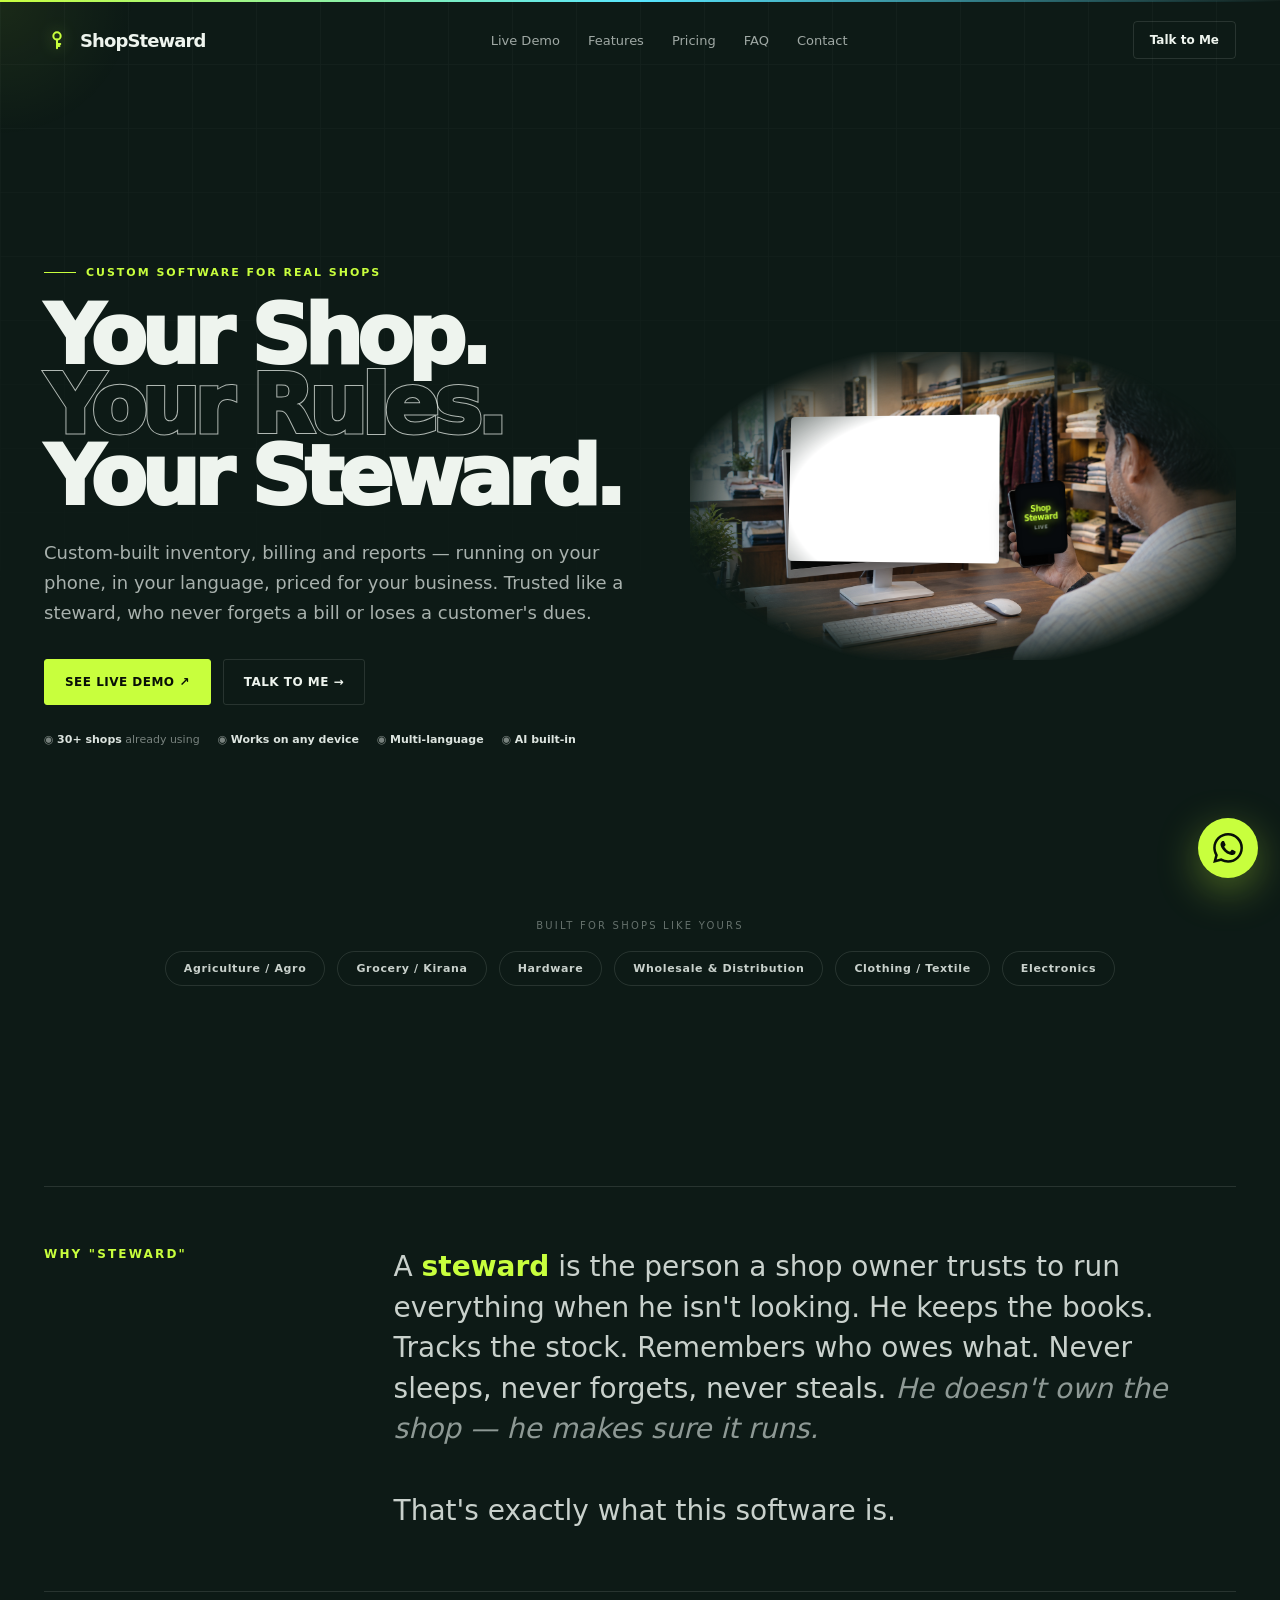
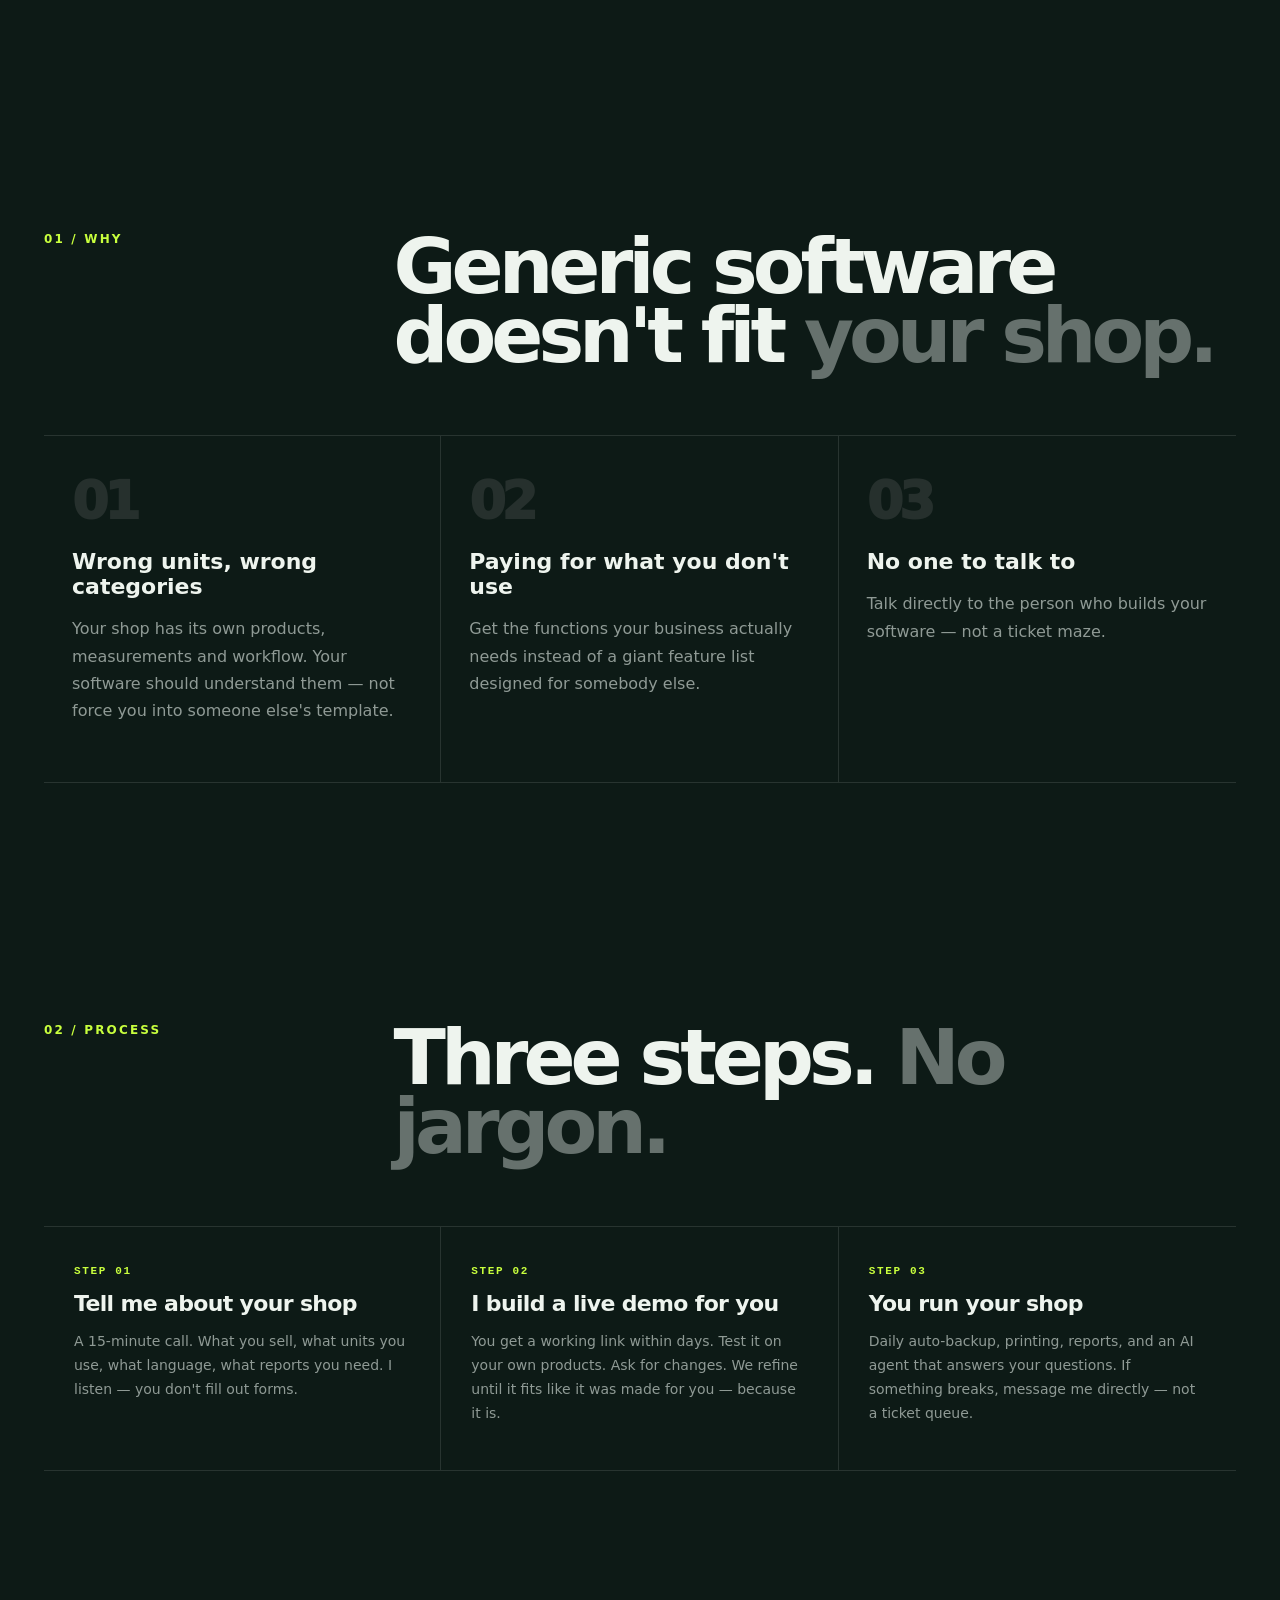
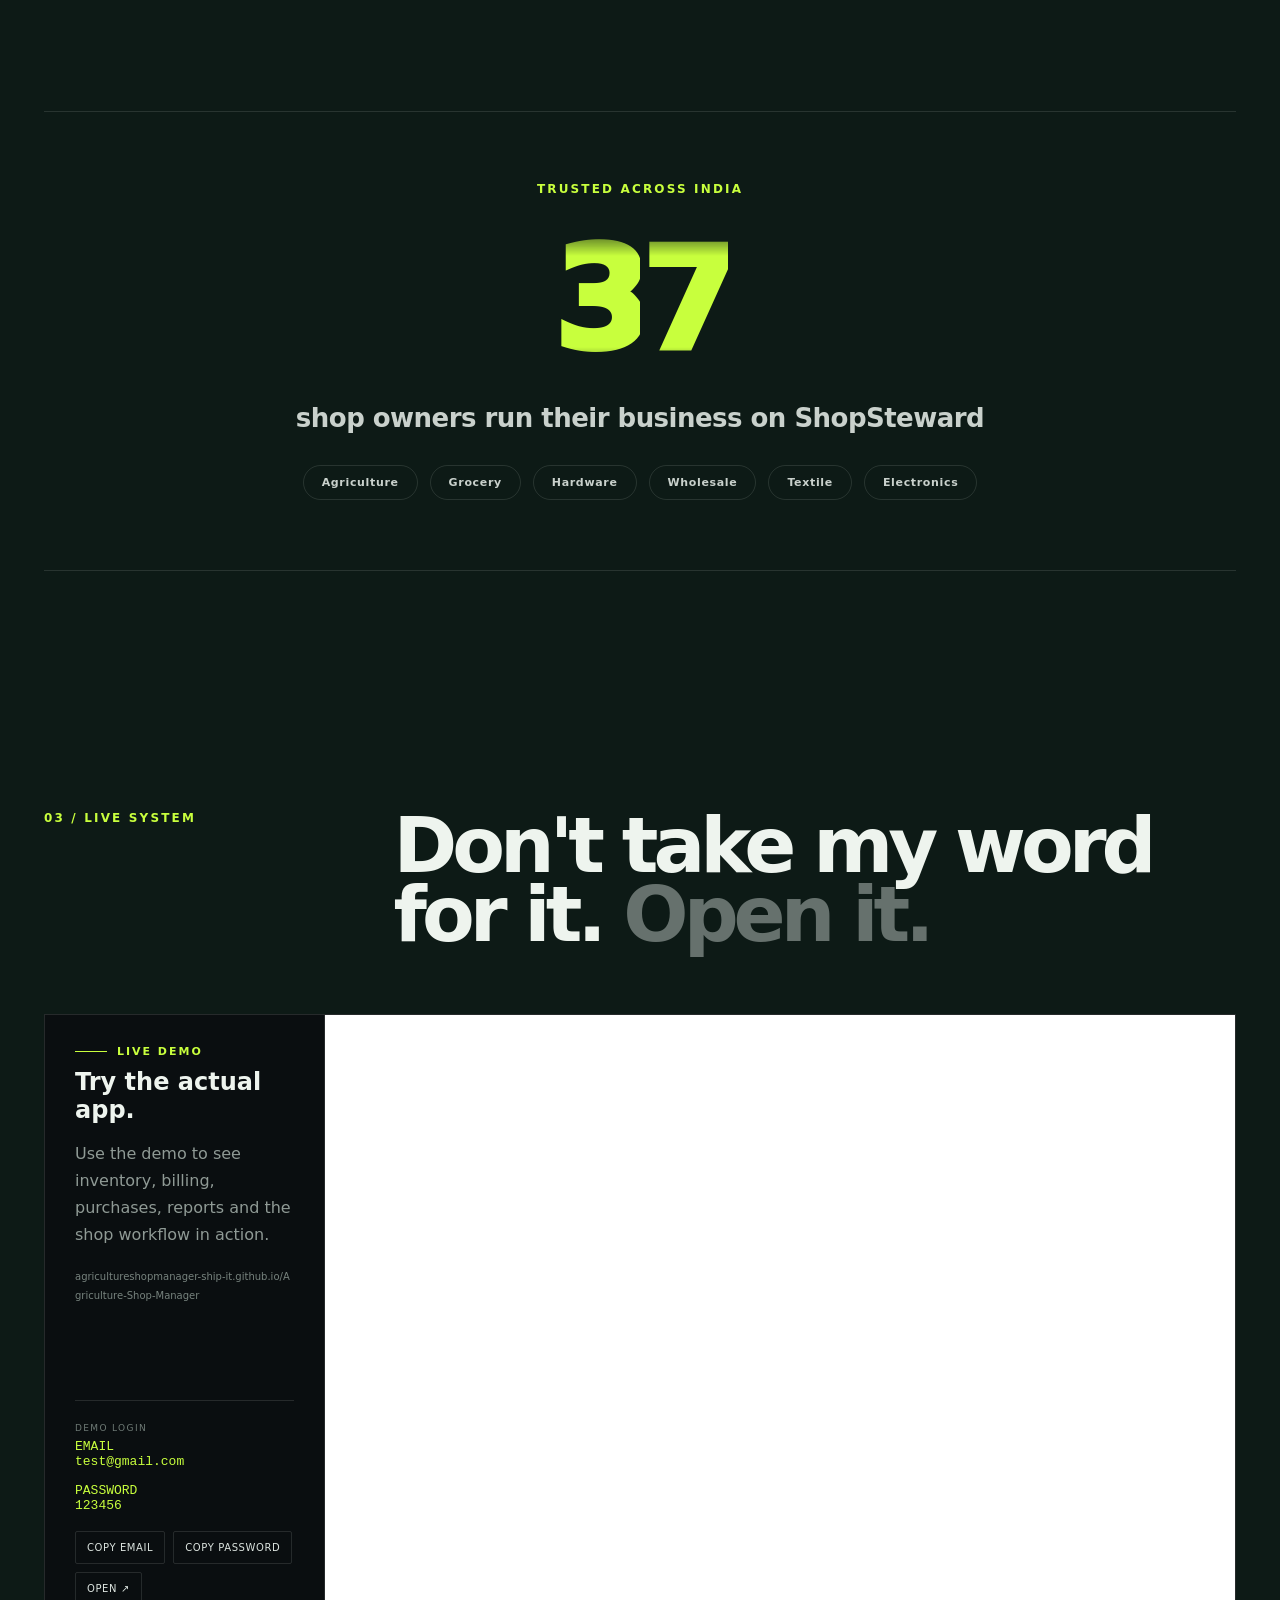
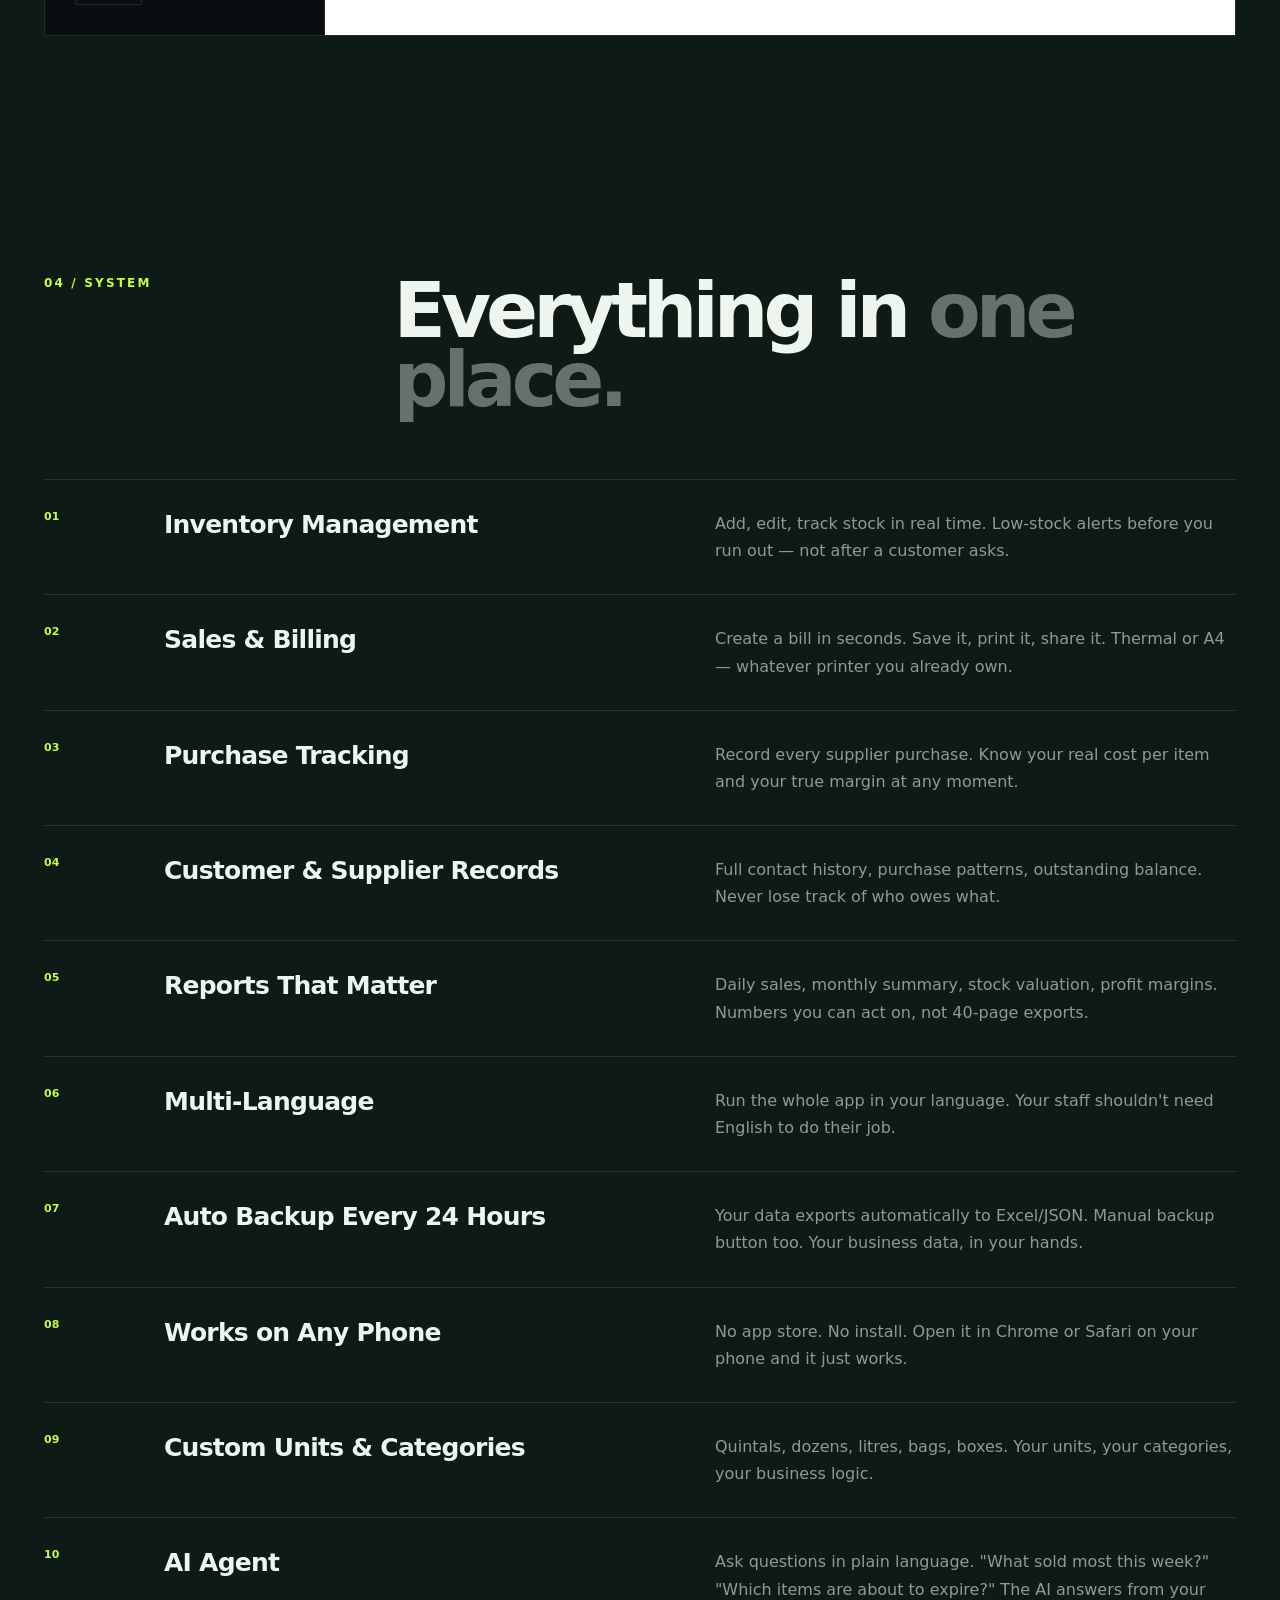
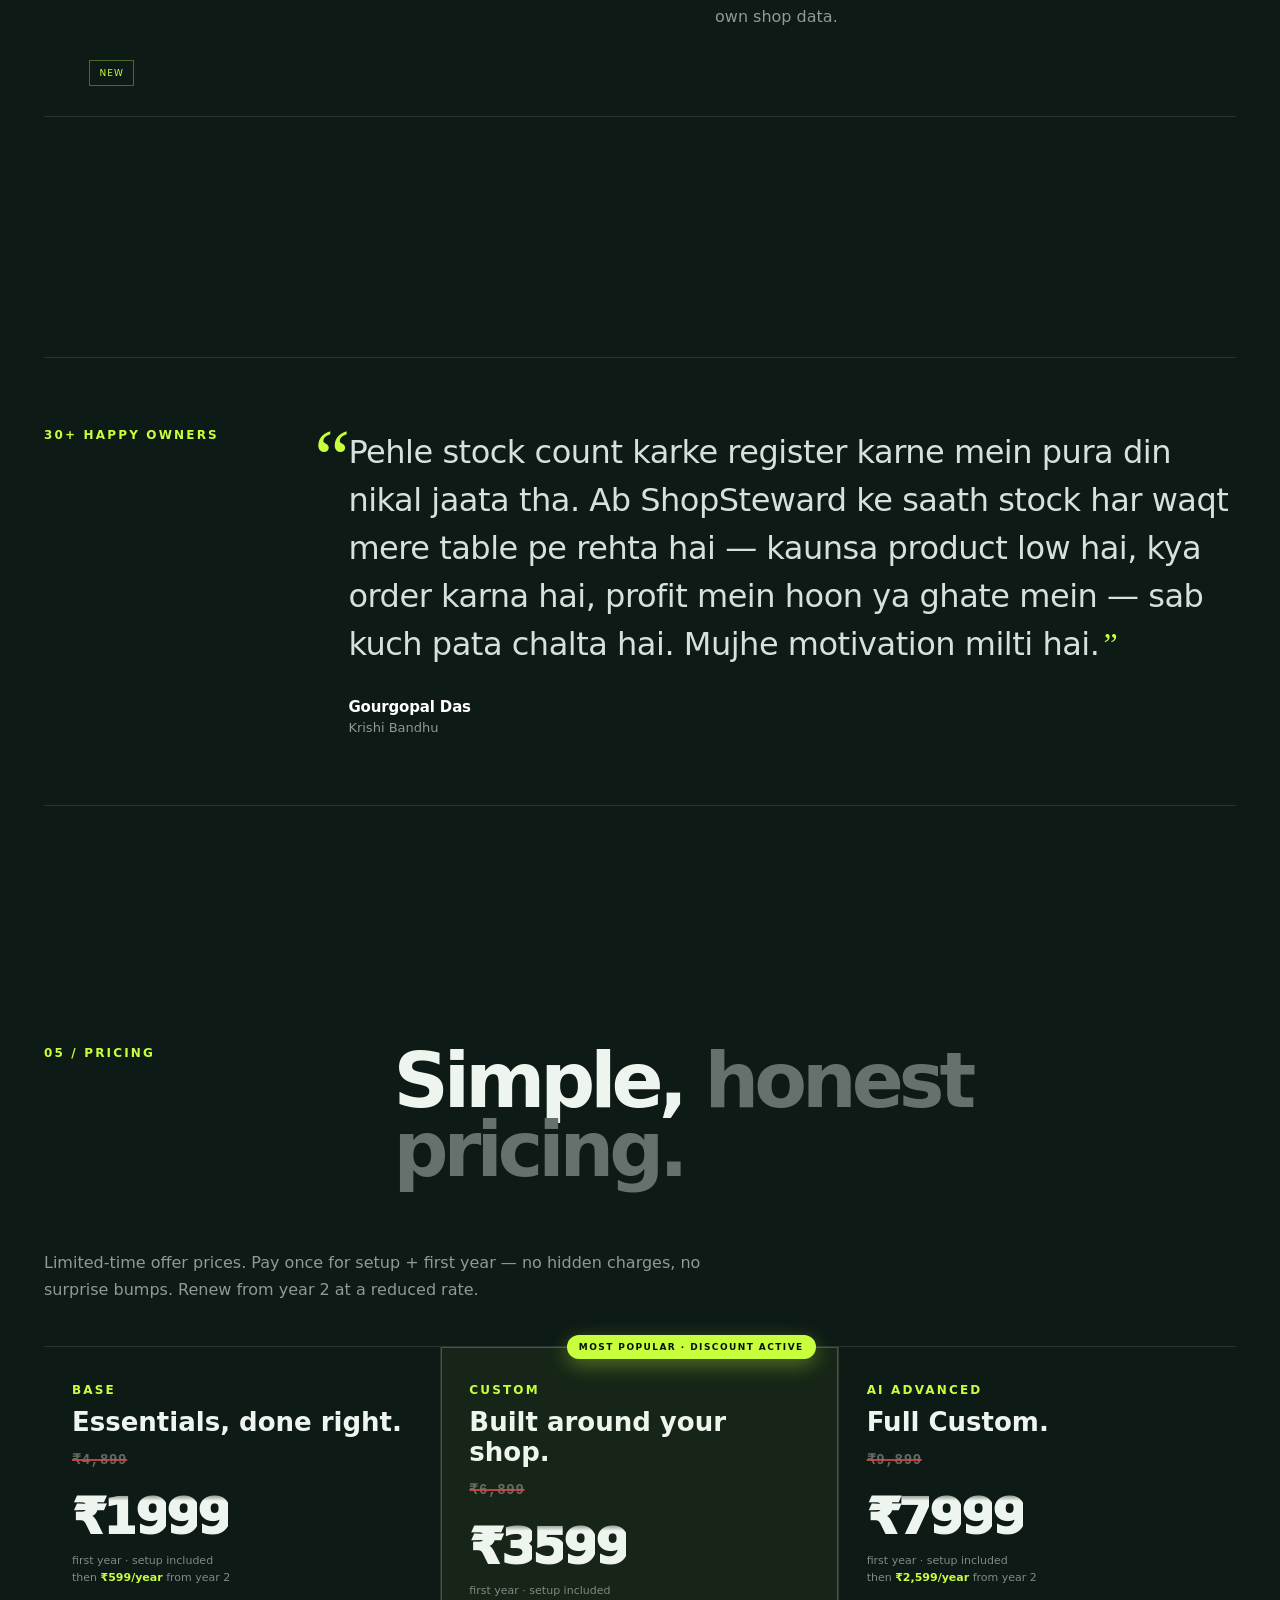
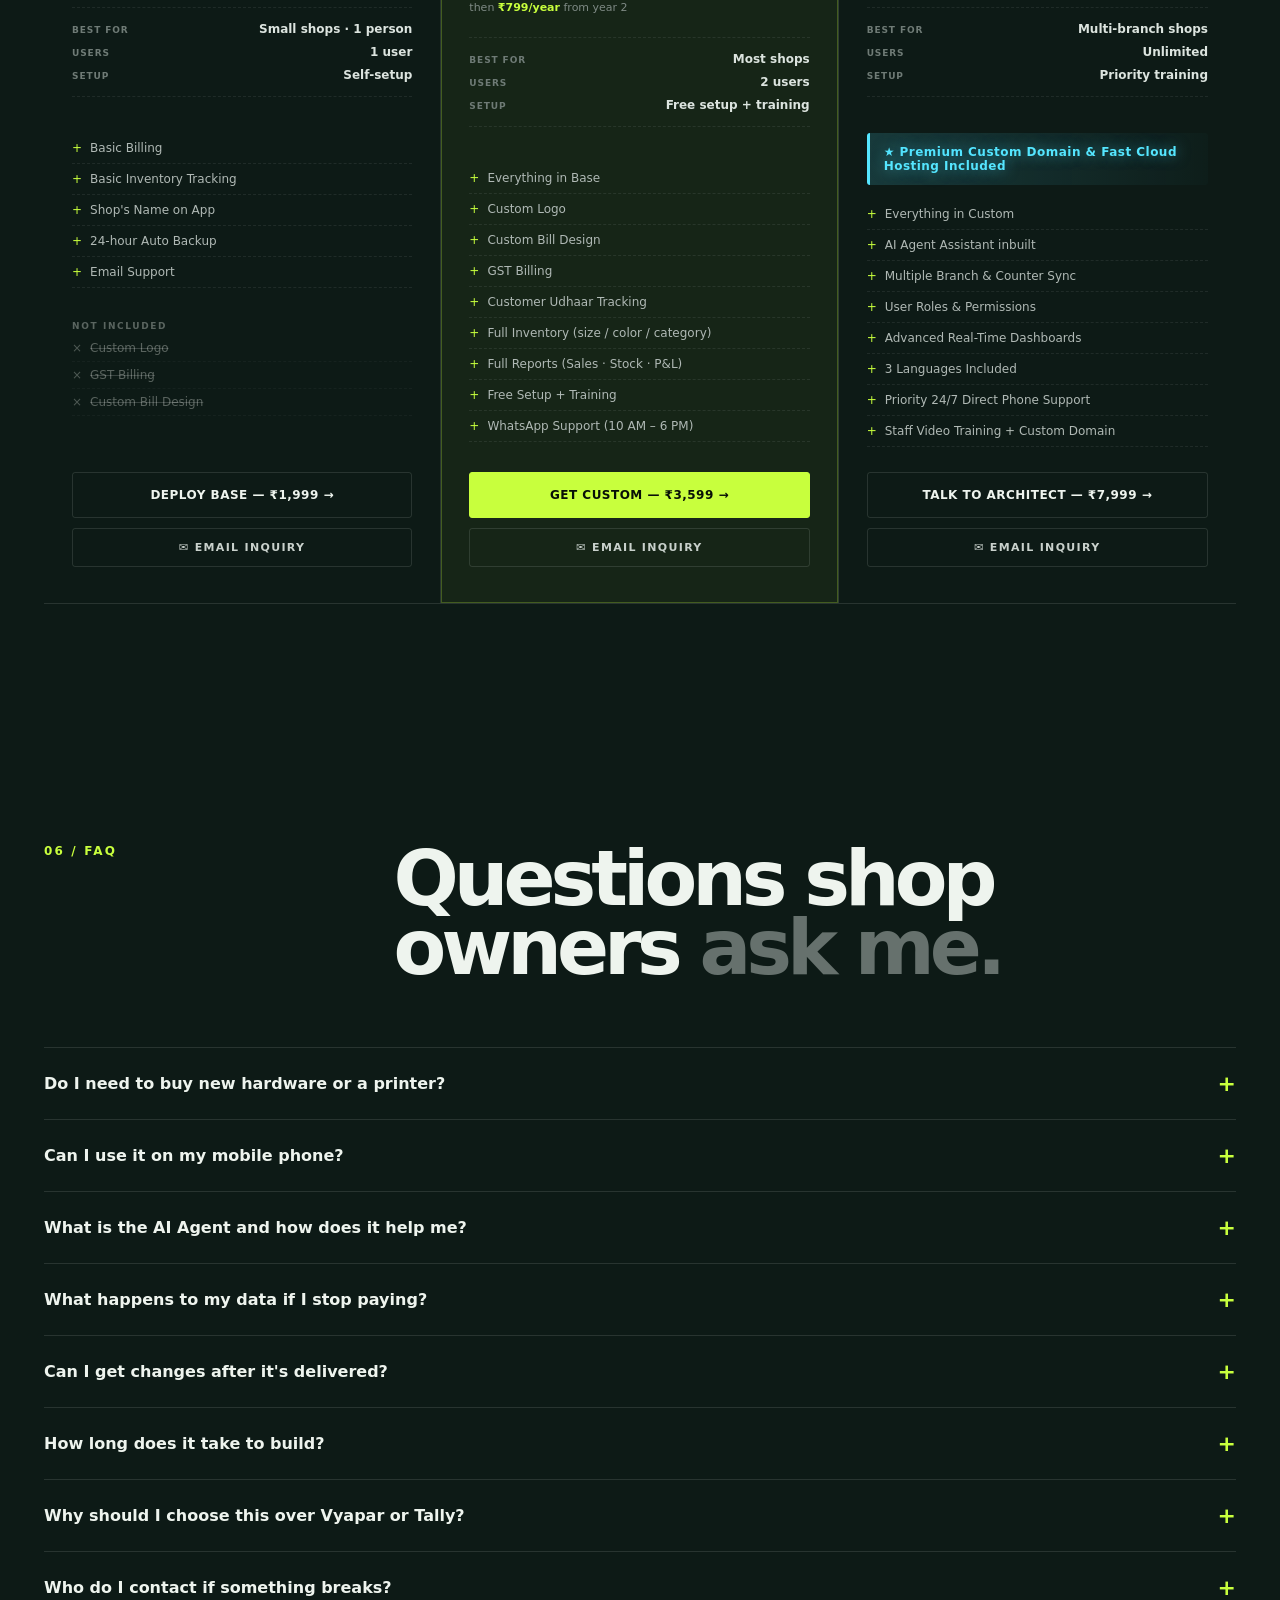
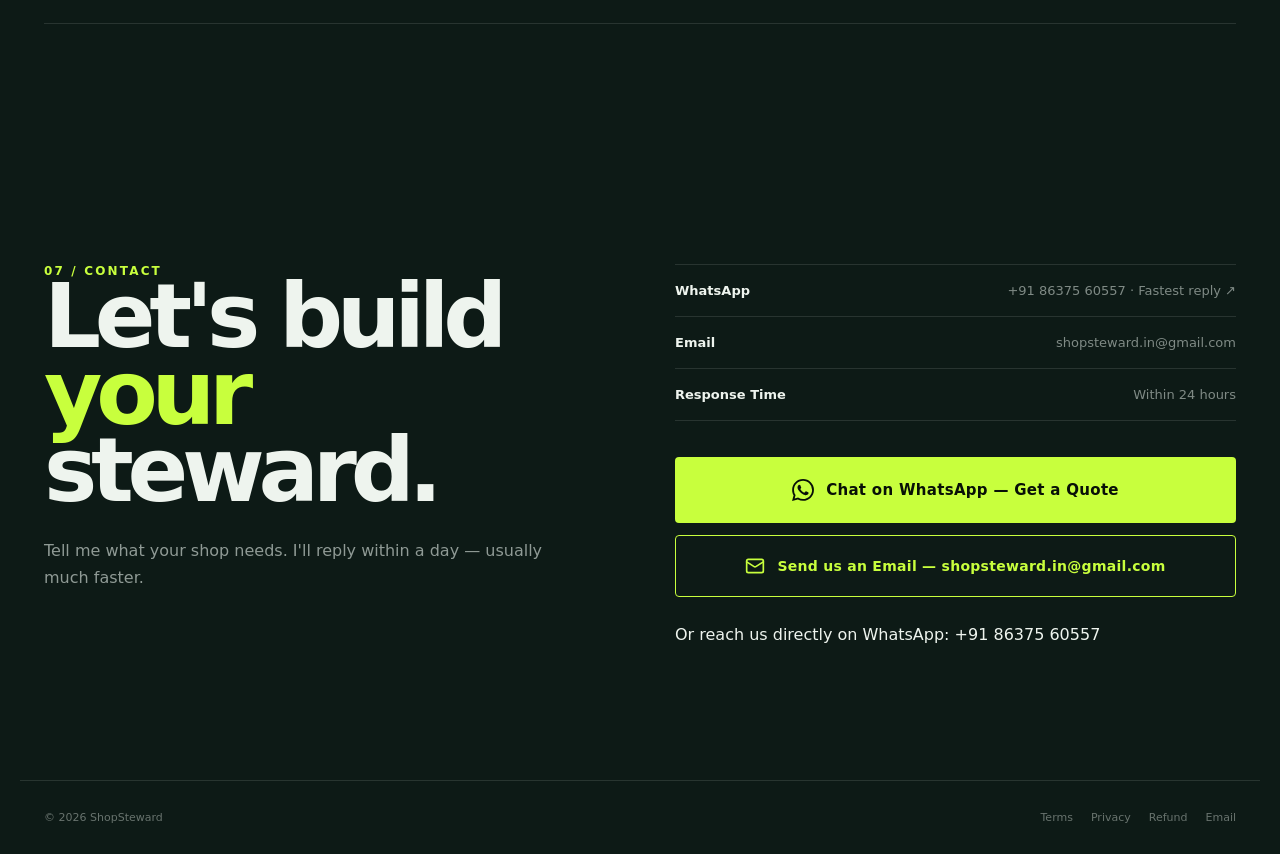
==== commit bc6f7f2f: "Update index.html" ====
--- a/index.html
+++ b/index.html
@@ -3,13 +3,13 @@
 <head>
 <meta charset="utf-8">
 <meta name="viewport" content="width=device-width,initial-scale=1,viewport-fit=cover">
-<meta name="theme-color" content="#070a0d">
+<meta name="theme-color" content="#0D1A16">
 <meta name="description" content="ShopSteward — custom software that runs your shop's inventory, billing and reports. Built for your business. AI agent included.">
 <title>ShopSteward — The Trusted Software That Runs Your Shop</title>
 <meta name="google-site-verification" content="tlctf66Z0sftcKmpTnRzKo-ydNXcTUbIo1P96nw6tyM" />
 
 <!-- Favicon (inline SVG — works instantly) -->
-<link rel="icon" type="image/svg+xml" href="data:image/svg+xml,%3Csvg xmlns='http://www.w3.org/2000/svg' viewBox='0 0 64 64'%3E%3Crect width='64' height='64' fill='%23070a0d'/%3E%3Ccircle cx='32' cy='22' r='9' stroke='%23c8ff3d' stroke-width='5' fill='none'/%3E%3Cline x1='32' y1='31' x2='32' y2='52' stroke='%23c8ff3d' stroke-width='5' stroke-linecap='round'/%3E%3Cline x1='32' y1='42' x2='40' y2='42' stroke='%23c8ff3d' stroke-width='5' stroke-linecap='round'/%3E%3Cline x1='32' y1='47' x2='38' y2='47' stroke='%23c8ff3d' stroke-width='5' stroke-linecap='round'/%3E%3C/svg%3E">
+<link rel="icon" type="image/svg+xml" href="data:image/svg+xml,%3Csvg xmlns='http://www.w3.org/2000/svg' viewBox='0 0 64 64'%3E%3Crect width='64' height='64' fill='%230D1A16'/%3E%3Ccircle cx='32' cy='22' r='9' stroke='%23c8ff3d' stroke-width='5' fill='none'/%3E%3Cline x1='32' y1='31' x2='32' y2='52' stroke='%23c8ff3d' stroke-width='5' stroke-linecap='round'/%3E%3Cline x1='32' y1='42' x2='40' y2='42' stroke='%23c8ff3d' stroke-width='5' stroke-linecap='round'/%3E%3Cline x1='32' y1='47' x2='38' y2='47' stroke='%23c8ff3d' stroke-width='5' stroke-linecap='round'/%3E%3C/svg%3E">
 
 <!-- Open Graph / social preview -->
 <meta property="og:title" content="ShopSteward — The Trusted Software That Runs Your Shop">
@@ -53,20 +53,88 @@
 .trust{display:flex;gap:18px;flex-wrap:wrap;margin-top:28px;color:#78827e;font-size:11px}
 .trust b{color:#dce4df;font-weight:700}
 
-.scene{height:520px;position:relative;perspective:1200px;display:grid;place-items:center}
-.scene:before{content:"";position:absolute;width:420px;height:420px;border-radius:50%;border:1px solid rgba(85,230,255,.15);transform:rotateX(68deg);box-shadow:0 0 90px rgba(85,230,255,.08)}
-.orbit{position:absolute;width:520px;height:180px;border:1px solid rgba(200,255,61,.22);border-radius:50%;transform:rotateX(67deg) rotateZ(-18deg);animation:spin 12s linear infinite}
-.orbit.two{width:430px;height:130px;border-color:rgba(255,141,92,.2);transform:rotateX(68deg) rotateZ(42deg);animation-duration:17s;animation-direction:reverse}
-.machine{width:390px;height:300px;position:relative;transform-style:preserve-3d;transform:rotateX(58deg) rotateZ(-28deg) rotateY(-10deg);animation:float 6s ease-in-out infinite}
-.machine .top{position:absolute;inset:0;background:#11181c;border:1px solid #53625d;transform:translateZ(72px);box-shadow:18px 24px 0 rgba(0,0,0,.45)}
-.machine .side{position:absolute;right:0;top:0;width:72px;height:300px;background:#0b1013;border:1px solid #33403c;transform-origin:left;transform:rotateY(90deg) translateX(36px)}
-.machine .front{position:absolute;left:0;bottom:0;width:390px;height:72px;background:#0a0f11;border:1px solid #33403c;transform-origin:top;transform:rotateX(-90deg) translateY(36px)}
-.screen{position:absolute;left:30px;top:28px;width:330px;height:210px;background:#0a1014;border:1px solid #47564f;overflow:hidden}
-.screen img{width:100%;height:100%;object-fit:cover;object-position:top center;filter:brightness(.95) saturate(1.05)}
-.screen:after{content:"";position:absolute;inset:0;background:linear-gradient(120deg,transparent 0 42%,rgba(200,255,61,.1) 43% 44%,transparent 45% 100%);z-index:2;pointer-events:none}
-.machine-label{position:absolute;right:-58px;top:-35px;color:#73817c;font-size:9px;letter-spacing:.18em;transform:translateZ(100px) rotateZ(28deg)}
-.machine-label b{color:var(--acid);display:block;font-size:16px;margin-bottom:3px}
-.scene-note{position:absolute;bottom:15px;left:50%;transform:translateX(-50%);font-size:9px;letter-spacing:.18em;color:#65716c;white-space:nowrap}
+/* --- NEW HERO VISUAL --- */
+.hero-visual {
+  position: relative;
+  width: 100%;
+  max-width: 800px;
+  display: flex;
+  justify-content: center;
+  align-items: center;
+  z-index: 1;
+}
+.image-wrapper {
+  position: relative;
+  width: 100%;
+  /* Fade the edges of the image into the background */
+  -webkit-mask-image: radial-gradient(ellipse at center, #000 45%, transparent 75%);
+  mask-image: radial-gradient(ellipse at center, #000 45%, transparent 75%);
+}
+.hero-img {
+  width: 100%;
+  height: auto;
+  display: block;
+  border-radius: 12px;
+}
+/* The Live Monitor */
+.monitor-screen {
+  position: absolute;
+  top: 20.5%;
+  left: 17.5%;
+  width: 39%;
+  height: 48%;
+  /* Tilt the screen to match the photo */
+  transform: perspective(1000px) rotateY(-10deg) rotateX(5deg);
+  transform-origin: center center;
+  border-radius: 4px;
+  overflow: hidden;
+  box-shadow: 0 15px 35px rgba(0,0,0,0.6), inset 0 0 10px rgba(0,0,0,0.8);
+  background: #0a1014;
+  z-index: 2;
+}
+.monitor-screen iframe {
+  width: 100%;
+  height: 100%;
+  border: none;
+  background: #fff;
+  display: block;
+}
+/* The Phone Screen (Static) */
+.phone-screen {
+  position: absolute;
+  top: 42%;
+  left: 59.5%;
+  width: 9.5%;
+  height: 24%;
+  /* Tilt to match the phone in his hand */
+  transform: perspective(800px) rotateY(-15deg) rotateX(10deg) rotateZ(-5deg);
+  transform-origin: center center;
+  border-radius: 8px;
+  overflow: hidden;
+  background: #070a0d;
+  display: flex;
+  align-items: center;
+  justify-content: center;
+  box-shadow: 0 10px 25px rgba(0,0,0,0.7), inset 0 0 5px rgba(0,0,0,0.9);
+  z-index: 2;
+}
+.phone-logo {
+  color: var(--acid);
+  font-weight: 900;
+  font-size: 8px;
+  letter-spacing: -0.05em;
+  text-align: center;
+  line-height: 1.1;
+  text-shadow: 0 0 8px rgba(200,255,61,0.8);
+}
+.phone-logo span {
+  display: block;
+  font-size: 5px;
+  color: #8e9995;
+  letter-spacing: 0.1em;
+  margin-top: 2px;
+  font-weight: 600;
+}
 
 .nipe-strip{max-width:var(--max);margin:auto;padding:20px 24px 80px;position:relative;z-index:1}
 .niche-label{font-size:10px;letter-spacing:.22em;color:#65716c;text-transform:uppercase;text-align:center;margin-bottom:20px}
@@ -220,9 +288,6 @@
 .no-js .reveal,body:not(.js-ready) .reveal{opacity:1 !important;transform:none !important}
 .cursor-light{position:fixed;width:280px;height:280px;border-radius:50%;pointer-events:none;background:radial-gradient(circle,rgba(200,255,61,.07),transparent 68%);transform:translate(-50%,-50%);z-index:0}
 
-@keyframes float{0%,100%{transform:rotateX(58deg) rotateZ(-28deg) rotateY(-10deg) translateY(0)}50%{transform:rotateX(58deg) rotateZ(-28deg) rotateY(-10deg) translateY(-16px)}}
-@keyframes spin{to{transform:rotateX(67deg) rotateZ(342deg)}}
-
 @media(max-width:900px){
   .nav{height:68px;padding:0 18px}
   .navlinks{display:none;position:absolute;top:68px;left:0;right:0;background:#0a0e10;border-bottom:1px solid var(--line);flex-direction:column;gap:0;padding:8px 0;transform:translateY(-12px);opacity:0;pointer-events:none;transition:.25s ease}
@@ -234,7 +299,15 @@
   .hero{grid-template-columns:1fr;padding:50px 18px 20px;min-height:auto;gap:20px}
   .hero h1{font-size:clamp(48px,13vw,72px);margin-bottom:22px}
   .lead{font-size:15px}
-  .scene{height:340px;transform:scale(.75);margin:-30px -40px}
+  
+  /* Mobile Hero Visual Adjustments */
+  .monitor-screen, .phone-screen { display: none; }
+  .image-wrapper { 
+    -webkit-mask-image: linear-gradient(to bottom, #000 75%, transparent 100%); 
+    mask-image: linear-gradient(to bottom, #000 75%, transparent 100%); 
+  }
+  .hero-visual { max-width: 100%; margin-top: 20px; }
+  
   .section{padding:70px 18px}
   .section-head{grid-template-columns:1fr;gap:16px;margin-bottom:36px}
   .section h2{font-size:44px}
@@ -262,7 +335,6 @@
 }
 @media(max-width:430px){
   .hero h1{font-size:clamp(42px,11.5vw,56px)}
-  .scene{height:290px;transform:scale(.6);margin:-50px -80px}
   .section h2{font-size:38px}
   .price .amt{font-size:44px}
   .contact h2{font-size:42px}
@@ -271,7 +343,7 @@
 @media(prefers-reduced-motion:reduce){
   html{scroll-behavior:auto}
   .reveal{opacity:1;transform:none;transition:none}
-  .machine,.orbit,.wa-float{animation:none}
+  .wa-float{animation:none}
 }
 /* --- Spinning Counter (t-reel) --- */
 .t-reel {
@@ -320,49 +392,18 @@
     font-size: 20px;
     max-width: 650px;
   }
-
-  /* Scale up the 3D Scene so it matches the larger monitor */
-  .scene {
-    height: 600px;
-  }
-  .scene:before {
-    width: 520px;
-    height: 520px;
-  }
-  .orbit {
-    width: 640px;
-    height: 220px;
-  }
-  .orbit.two {
-    width: 530px;
-    height: 160px;
-  }
-  .machine {
-    width: 480px;
-    height: 370px;
-  }
-  .machine .side {
-    width: 80px;
-    height: 370px;
-    transform: rotateY(90deg) translateX(40px);
-  }
-  .machine .front {
-    width: 480px;
-    height: 80px;
-    transform: rotateX(-90deg) translateY(40px);
-  }
-  .machine .top {
-    transform: translateZ(80px);
-  }
-  .screen {
-    width: 410px;
-    height: 260px;
-  }
-  .machine-label {
-    right: -70px;
-    top: -40px;
-  }
-
+  
+  /* Scale up the new Hero Visual for large monitors */
+  .hero-visual {
+    max-width: 1000px; /* Makes the image larger on big screens */
+  }
+  
+  .monitor-screen {
+    /* The percentages will scale automatically with the image, 
+       but you can adjust the shadow intensity here if needed */
+    box-shadow: 0 25px 50px rgba(0,0,0,0.7), inset 0 0 15px rgba(0,0,0,0.9);
+  }
+ 
   /* Section Spacing and Typography */
   .section {
     padding: 160px 24px; /* More vertical breathing room */
@@ -429,9 +470,6 @@
   }
   .section h2 {
     font-size: 120px;
-  }
-  .scene {
-    transform: scale(1.15); /* Slightly scale the 3D machine for 4K */
   }
 }
 </style>
@@ -488,20 +526,24 @@
 </div>
   </div>
 
-  <div class="scene reveal" aria-label="Live dashboard preview">
-    <div class="orbit"></div>
-    <div class="orbit two"></div>
-    <div class="machine">
-      <div class="top">
-        <div class="screen">
-          <img src="images/dashboard.png" alt="ShopSteward live dashboard" loading="lazy">
+  <div class="hero-visual reveal">
+    <div class="image-wrapper">
+      <!-- The Static Image -->
+      <img src="images/shop-owner.png" alt="Shop Owner using ShopSteward" class="hero-img" loading="lazy">
+      
+      <!-- The Live Monitor -->
+      <div class="monitor-screen">
+        <iframe src="https://agricultureshopmanager-ship-it.github.io/AI-added-Agri-Web/" title="Live Demo"></iframe>
+      </div>
+      
+      <!-- The Phone Screen -->
+      <div class="phone-screen">
+        <div class="phone-logo">
+          Shop<br>Steward
+          <span>LIVE</span>
         </div>
       </div>
-      <div class="side"></div>
-      <div class="front"></div>
-      <div class="machine-label"><b>01</b>LIVE / SALES / STOCK</div>
     </div>
-    <div class="scene-note">REAL PRODUCT / LIVE DASHBOARD</div>
   </div>
 </section>
 
@@ -787,7 +829,7 @@
   <h3>7. Children</h3><p>The service is intended for businesses and is not directed at children.</p>
   <h3>8. Data Security</h3><p>Reasonable technical and organisational measures are used.</p>
   <h3>9. Changes to This Policy</h3><p>This policy may be updated when necessary.</p>
-  <h3>10. Contact</h3><p>Email: <a href="mailto:shopsteward.in@gmail.com">shopsteward <.in@gmail.com</a></p>
+  <h3>10. Contact</h3><p>Email: <a href="mailto:shopsteward.in@gmail.com">shopsteward.in@gmail.com</a></p>
 </div></section>
 
 <section id="refund" class="legal"><div class="legal-inner">
@@ -797,7 +839,7 @@
   <h3>2. Annual Subscription</h3><p>Annual service terms and renewal pricing are shown on the pricing section.</p>
   <h3>3. Customization Work</h3><p>Additional work outside the agreed scope is quoted separately.</p>
   <h3>4. Before Development Begins</h3><p>Questions about a payment should be raised before work begins whenever possible.</p>
-h3>5. After Delivery</h3><p>Issues with agreed deliverables should be reported so they can be reviewed.</p>
+  <h3>5. After Delivery</h3><p>Issues with agreed deliverables should be reported so they can be reviewed.</p>
   <h3>6. Bugs and Defects</h3><p>Reasonable bug fixes for agreed functionality are handled as part of support terms.</p>
   <h3>7. Disputes</h3><p>We will work in good faith to resolve concerns.</p>
   <h3>8. Contact</h3><p>For any concern about a payment or service provided, contact us within 7 days at <a href="mailto:shopsteward.in@gmail.com">shopsteward.in@gmail.com</a>.</p>
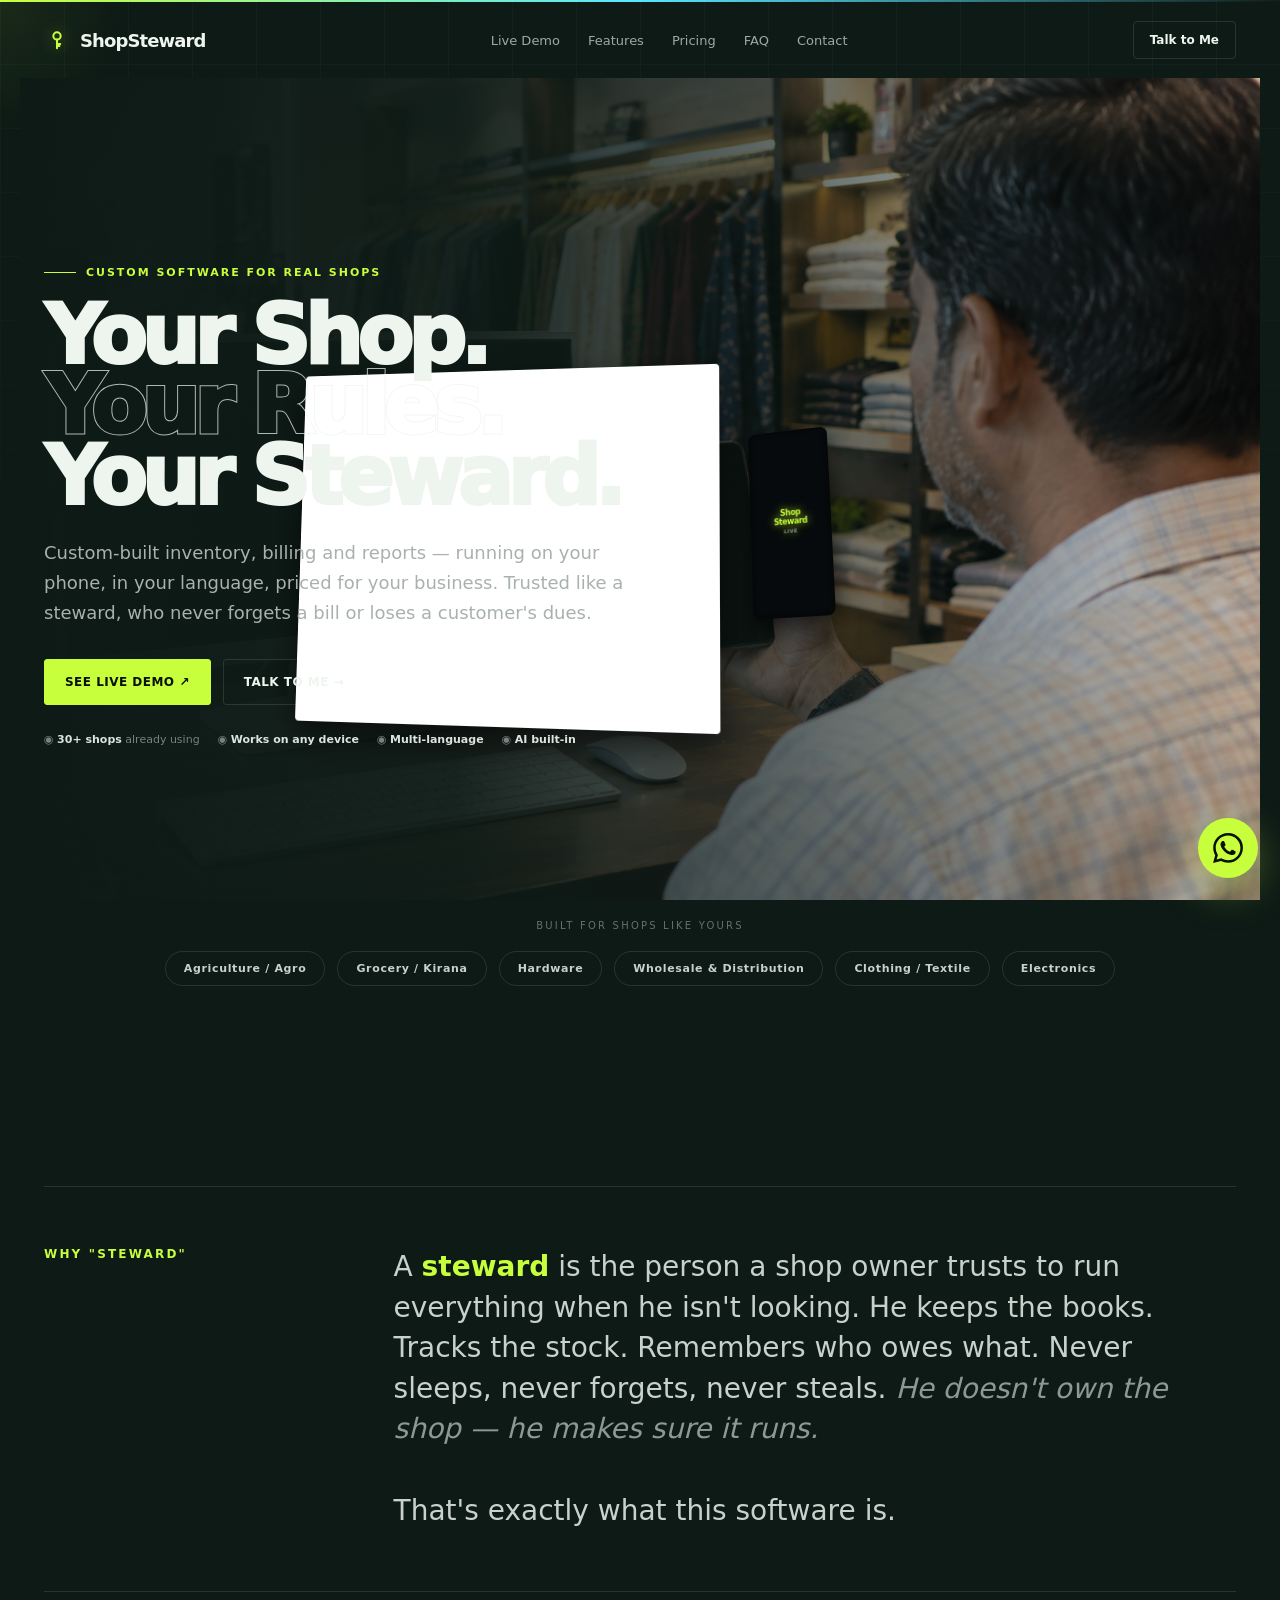
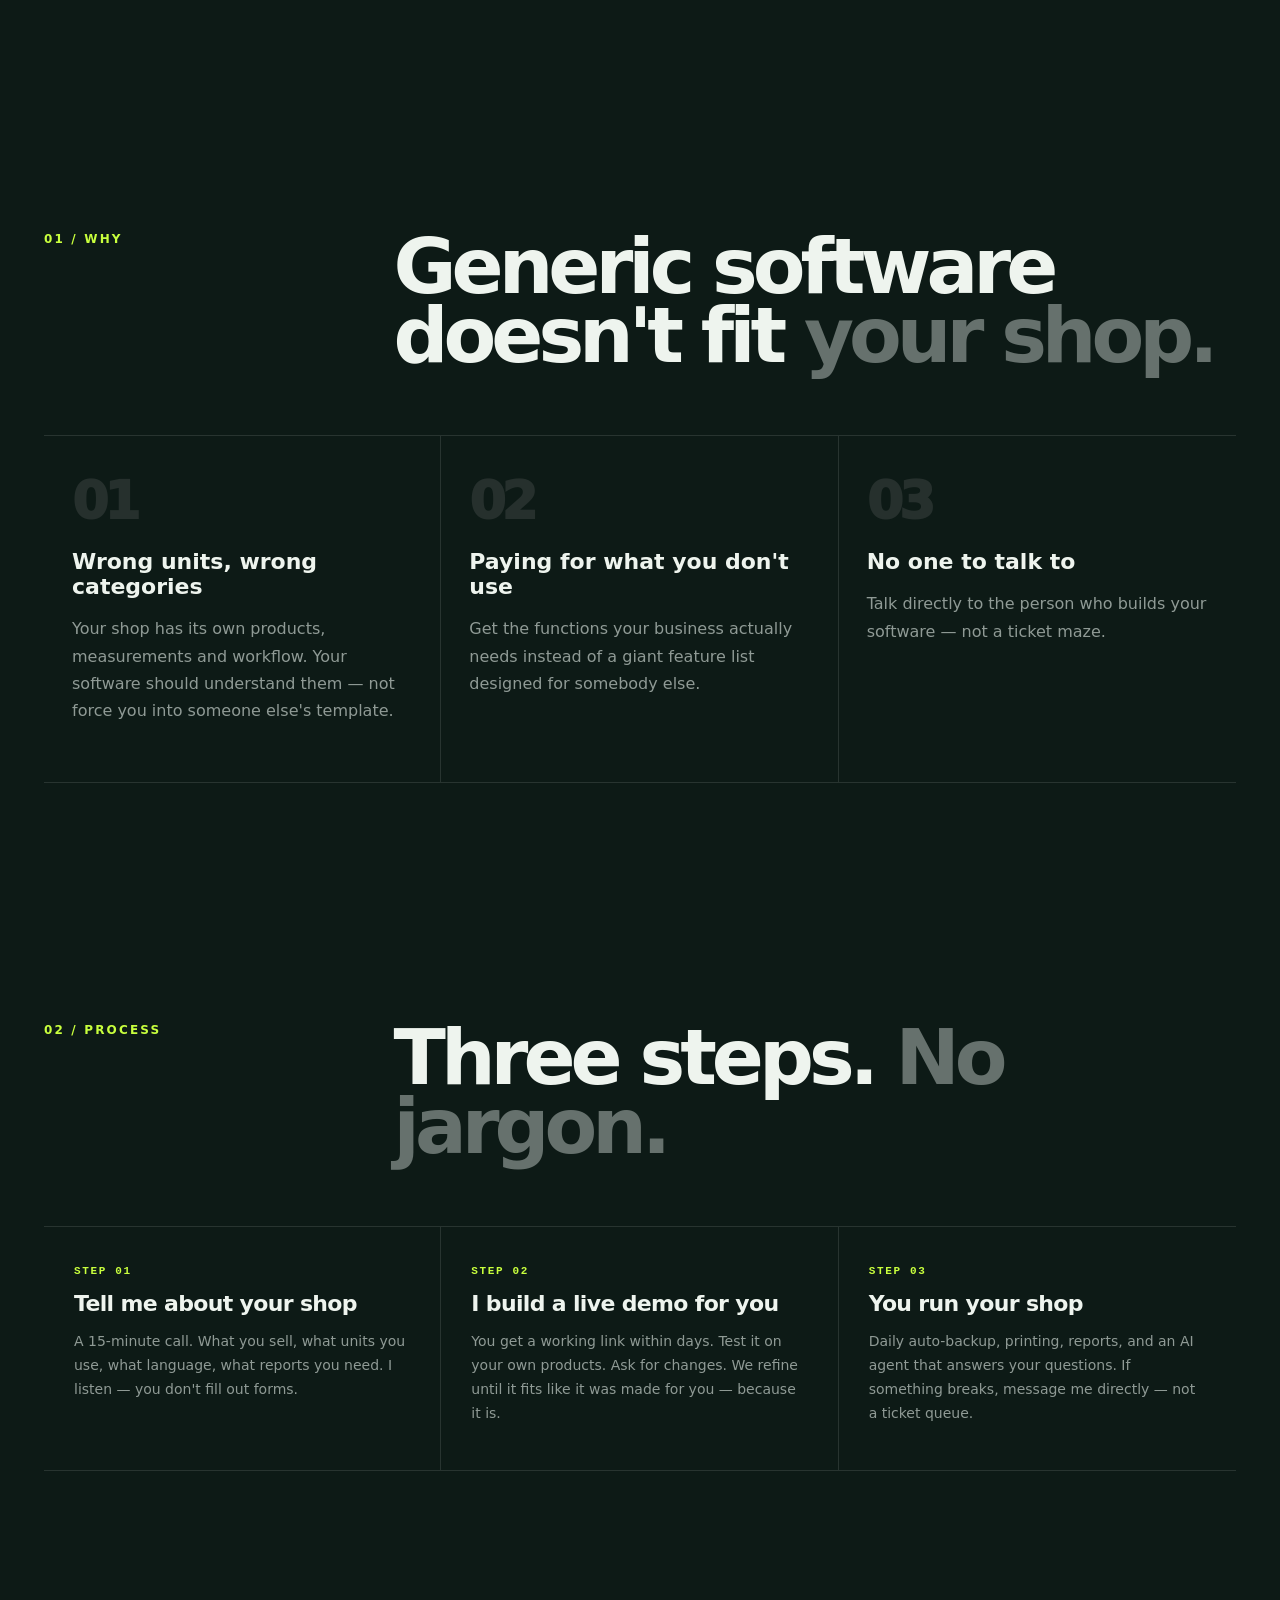
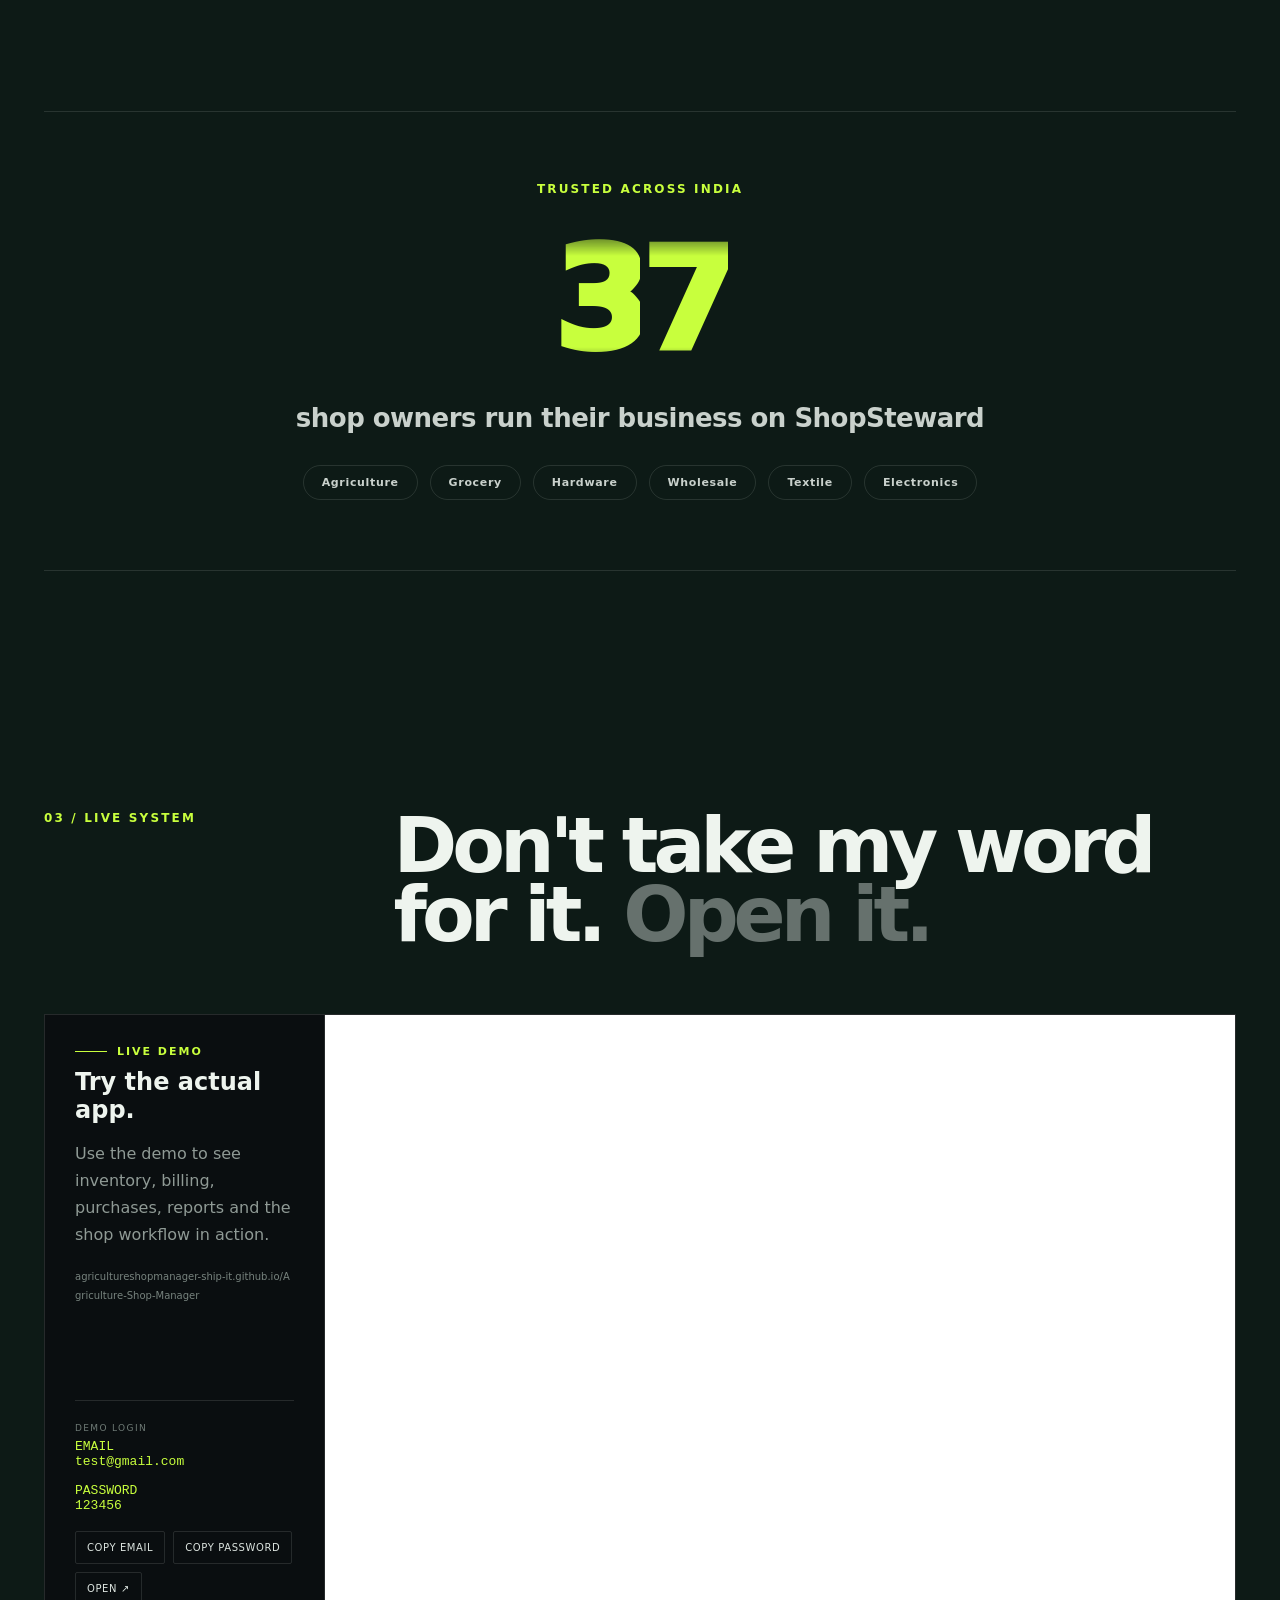
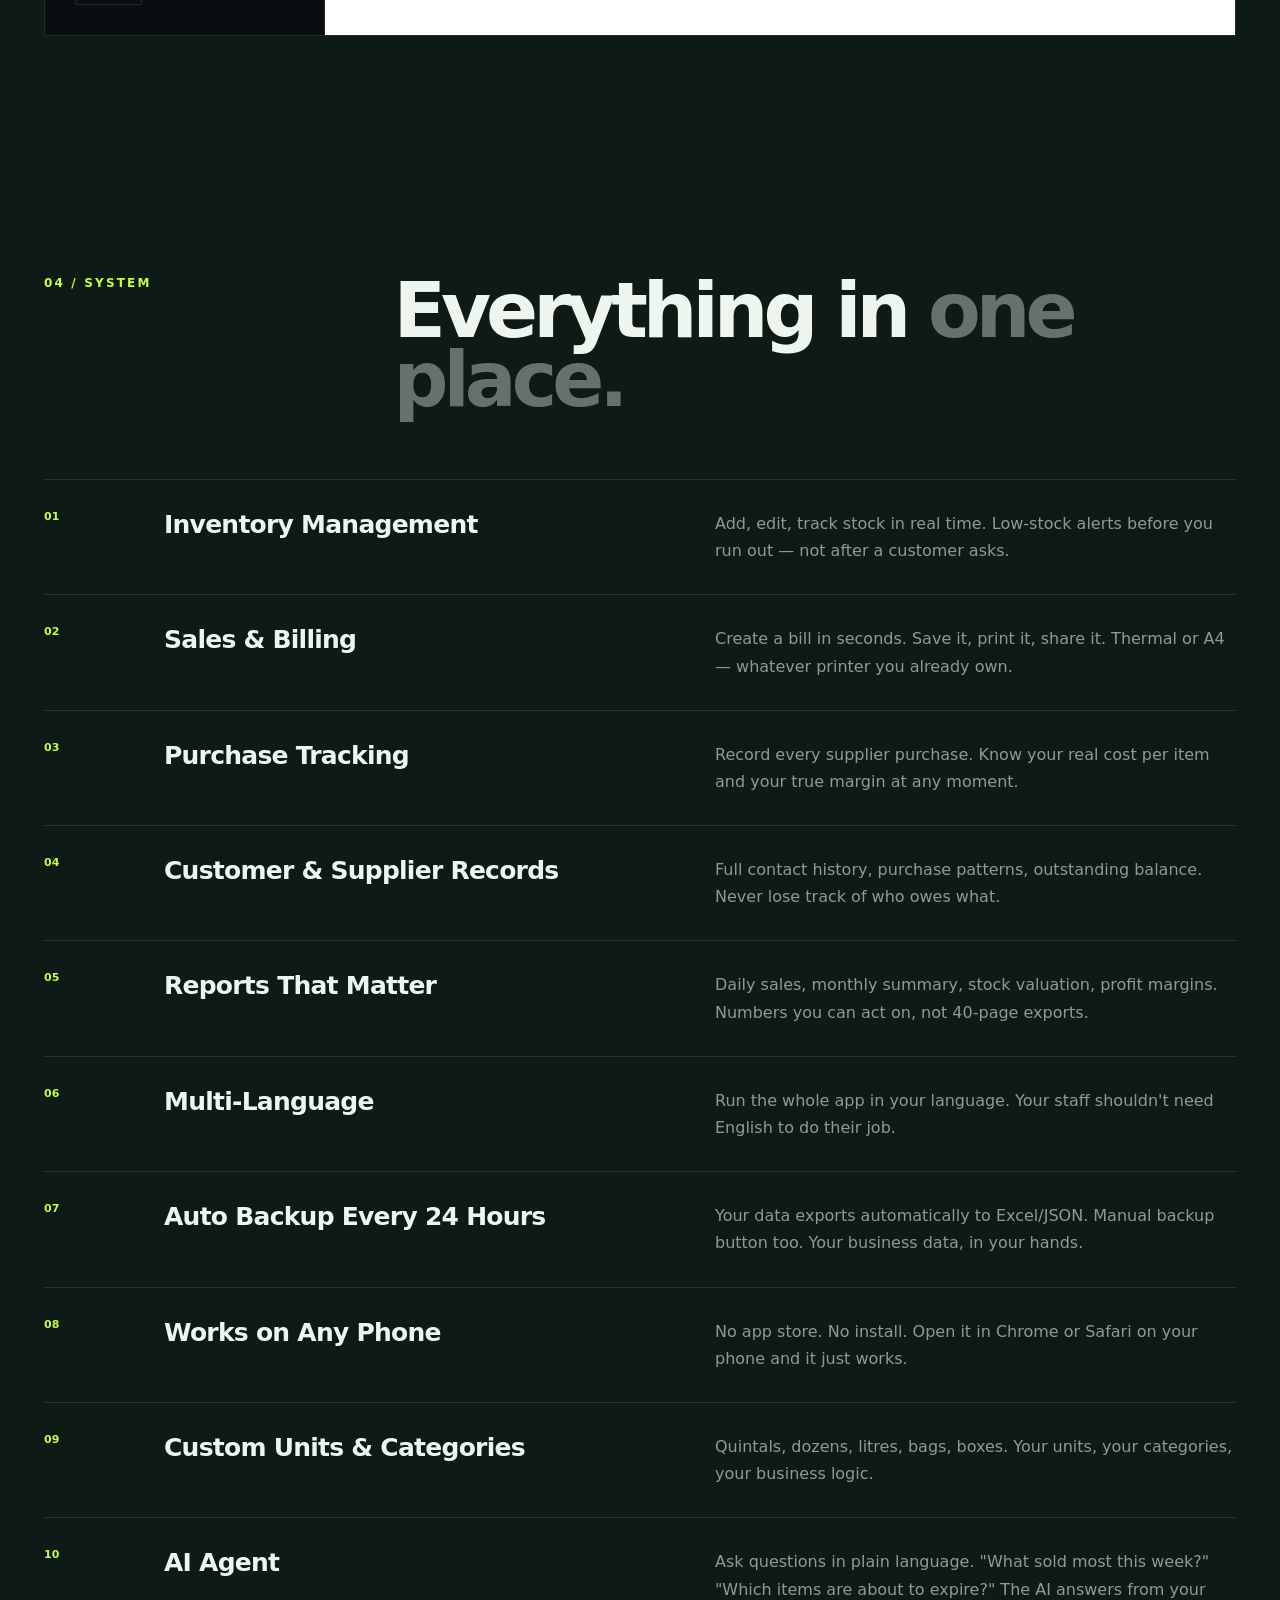
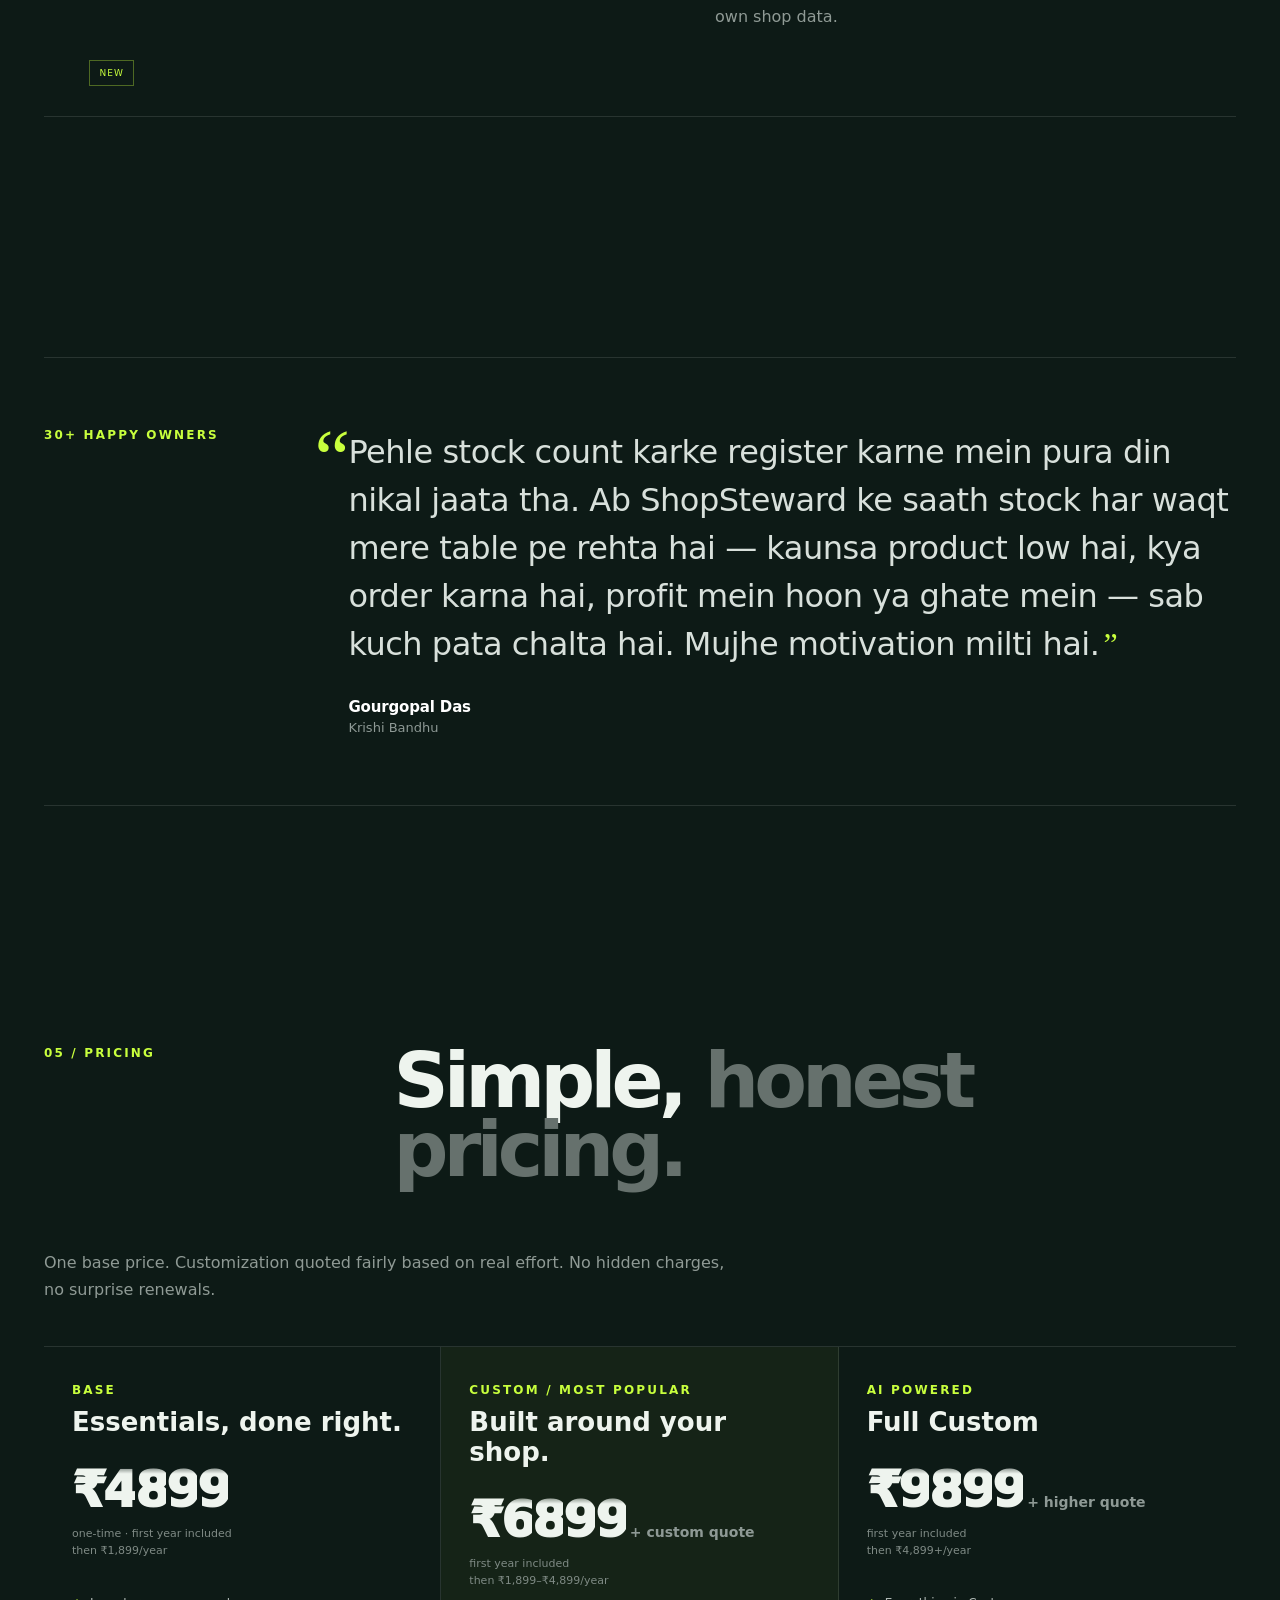
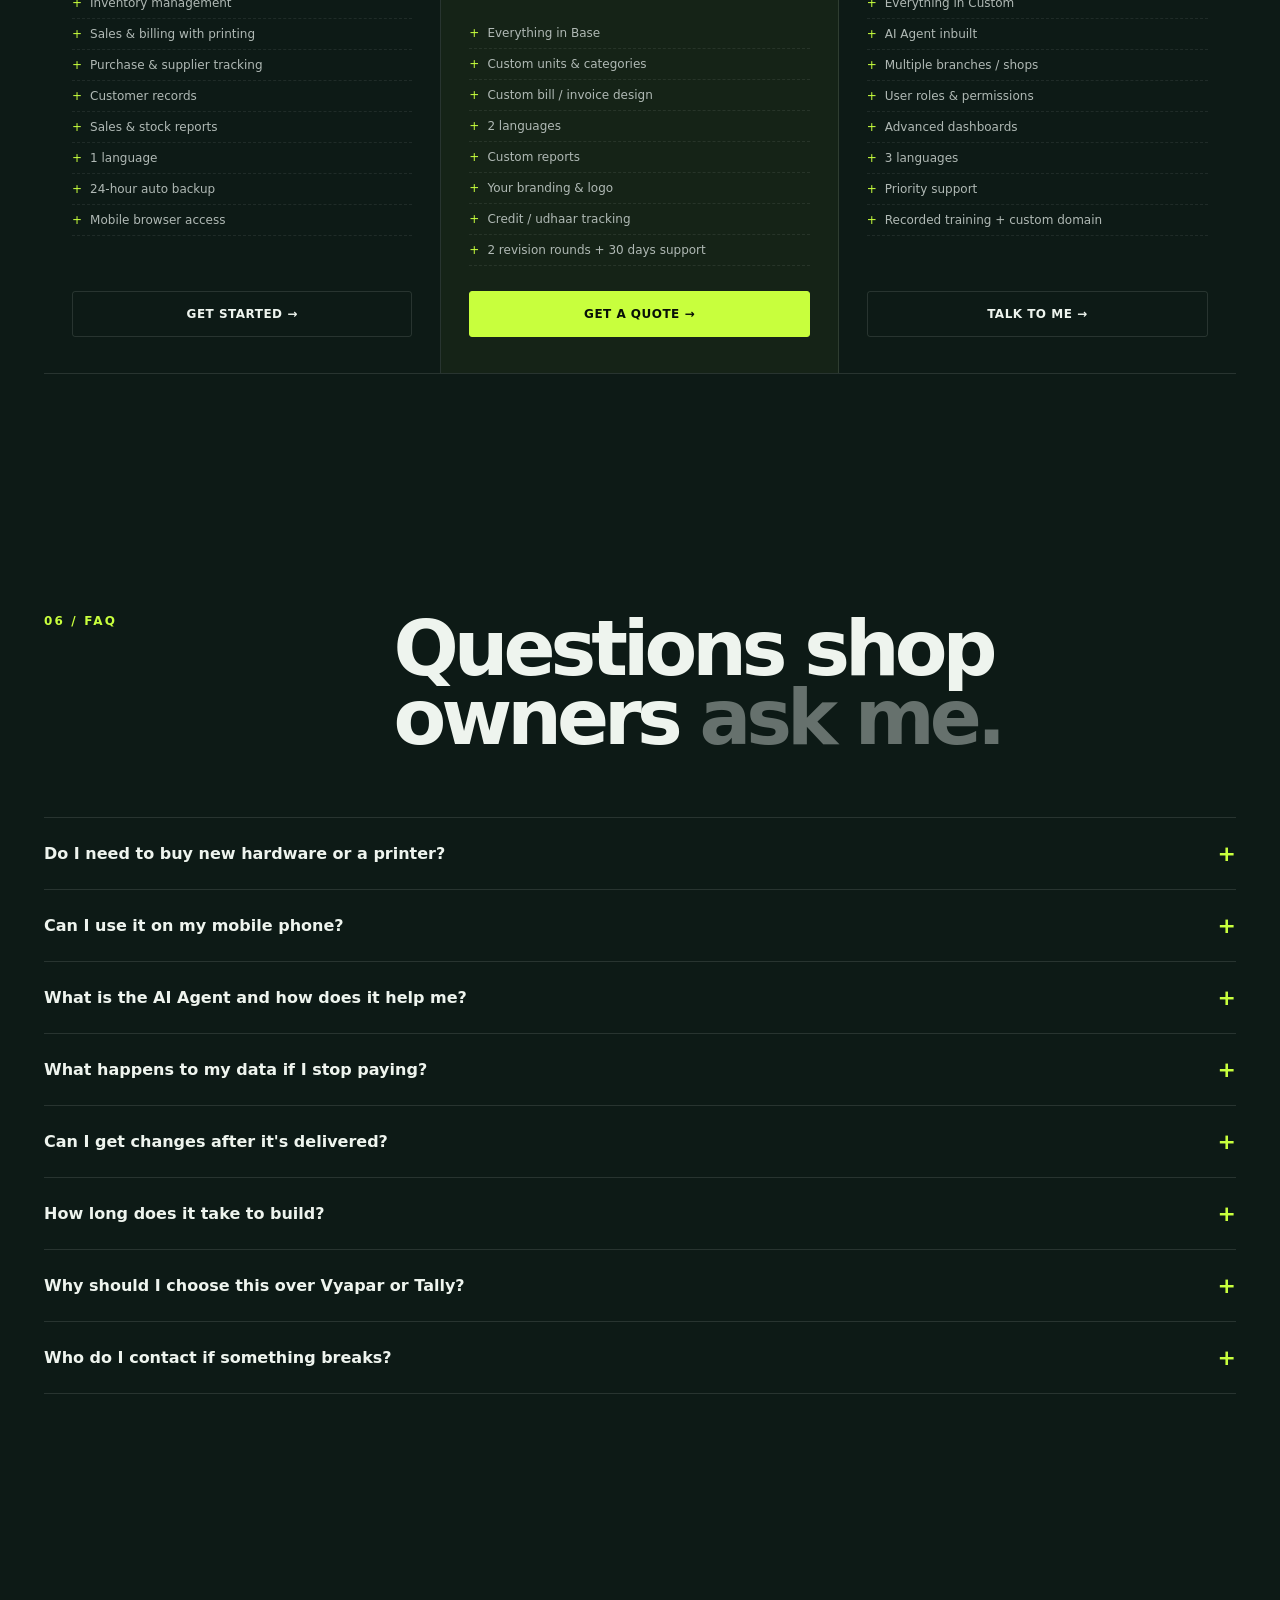
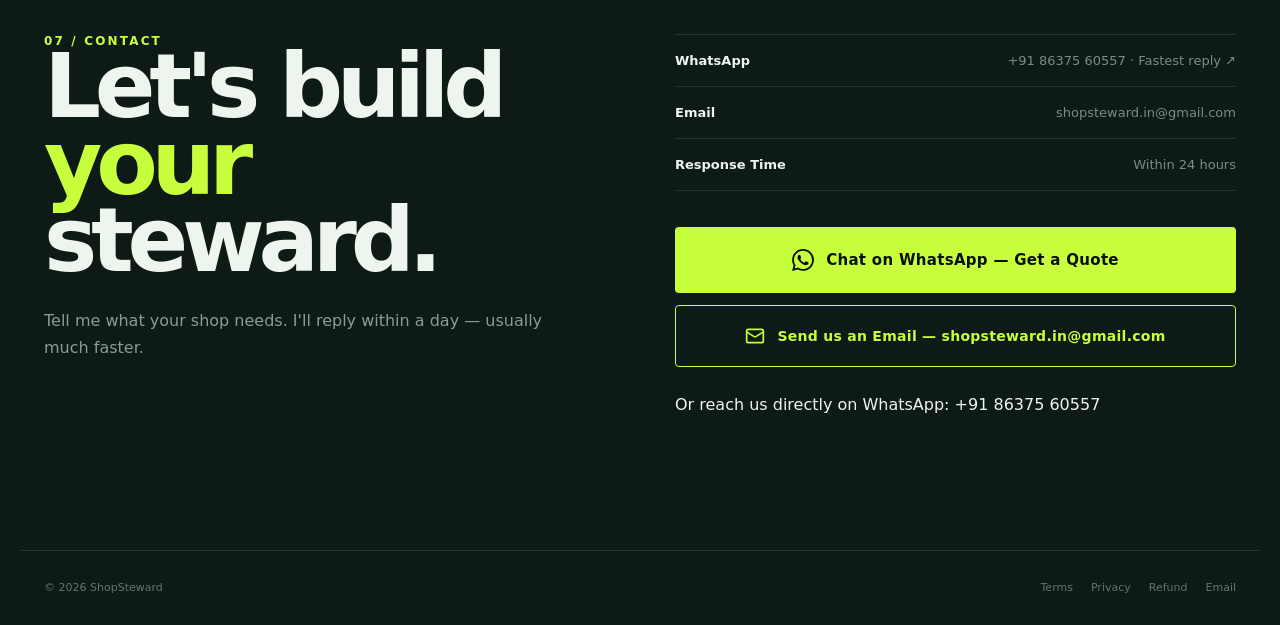
==== commit 59109052: "Update index.html" ====
--- a/index.html
+++ b/index.html
@@ -39,7 +39,37 @@
 .navcta:hover{border-color:rgba(200,255,61,.6)}
 .menu{display:none;background:none;border:0;color:#fff;font-size:26px;z-index:21;padding:6px;line-height:1}
 
-.hero{min-height:calc(100svh - 78px);max-width:var(--max);margin:auto;padding:74px 24px 40px;position:relative;display:grid;grid-template-columns:minmax(0,1fr) minmax(420px,.9fr);gap:40px;align-items:center;z-index:1}
+/* --- NEW FULL SCREEN HERO --- */
+.hero{min-height:calc(100svh - 78px);max-width:var(--max);margin:auto;padding:0;position:relative;display:flex;align-items:center;z-index:1;overflow:hidden}
+.hero-bg{position:absolute;inset:0;z-index:1;display:flex;justify-content:flex-end;align-items:center}
+.hero-img{width:100%;height:100%;object-fit:cover;object-position:right center;display:block}
+/* Dark green gradient fading from left to right */
+.hero-overlay{position:absolute;inset:0;background:linear-gradient(90deg, #0D1A16 0%, rgba(13,26,22,0.95) 35%, rgba(13,26,22,0.6) 65%, rgba(13,26,22,0.1) 100%);z-index:2}
+
+/* Precise Iframe Positioning */
+.monitor-screen {
+  position: absolute;
+  top: 35.1%; left: 21.8%; width: 34.3%; height: 43.5%;
+  transform: perspective(1000px) rotateY(-10deg) rotateX(5deg);
+  transform-origin: center center;
+  border-radius: 4px; overflow: hidden;
+  box-shadow: 0 15px 35px rgba(0,0,0,0.6), inset 0 0 10px rgba(0,0,0,0.8);
+  background: #0a1014; z-index: 3;
+}
+.monitor-screen iframe { width: 100%; height: 100%; border: none; background: #fff; display: block; }
+
+.phone-screen {
+  position: absolute;
+  top: 42.5%; left: 58.8%; width: 6.7%; height: 23.1%;
+  transform: perspective(800px) rotateY(-15deg) rotateX(10deg) rotateZ(-5deg);
+  transform-origin: center center; border-radius: 8px; overflow: hidden;
+  background: #070a0d; display: flex; align-items: center; justify-content: center;
+  box-shadow: 0 10px 25px rgba(0,0,0,0.7), inset 0 0 5px rgba(0,0,0,0.9); z-index: 3;
+}
+.phone-logo { color: var(--acid); font-weight: 900; font-size: 8px; letter-spacing: -0.05em; text-align: center; line-height: 1.1; text-shadow: 0 0 8px rgba(200,255,61,0.8); }
+.phone-logo span { display: block; font-size: 5px; color: #8e9995; letter-spacing: 0.1em; margin-top: 2px; font-weight: 600; }
+
+.hero-content{position:relative;z-index:4;width:100%;max-width:var(--max);margin:auto;padding:74px 24px 40px;display:flex;flex-direction:column;justify-content:center}
 .eyebrow{display:flex;align-items:center;gap:10px;color:var(--acid);font-size:11px;font-weight:900;letter-spacing:.18em;text-transform:uppercase}
 .eyebrow:before{content:"";width:32px;height:1px;background:var(--acid)}
 h1{font-size:clamp(52px,6.4vw,96px);line-height:.86;letter-spacing:-.07em;margin:22px 0 26px;max-width:780px;font-weight:950}
@@ -53,89 +83,6 @@
 .trust{display:flex;gap:18px;flex-wrap:wrap;margin-top:28px;color:#78827e;font-size:11px}
 .trust b{color:#dce4df;font-weight:700}
 
-/* --- NEW HERO VISUAL --- */
-.hero-visual {
-  position: relative;
-  width: 100%;
-  max-width: 800px;
-  display: flex;
-  justify-content: center;
-  align-items: center;
-  z-index: 1;
-}
-.image-wrapper {
-  position: relative;
-  width: 100%;
-  /* Fade the edges of the image into the background */
-  -webkit-mask-image: radial-gradient(ellipse at center, #000 45%, transparent 75%);
-  mask-image: radial-gradient(ellipse at center, #000 45%, transparent 75%);
-}
-.hero-img {
-  width: 100%;
-  height: auto;
-  display: block;
-  border-radius: 12px;
-}
-/* The Live Monitor */
-.monitor-screen {
-  position: absolute;
-  top: 20.5%;
-  left: 17.5%;
-  width: 39%;
-  height: 48%;
-  /* Tilt the screen to match the photo */
-  transform: perspective(1000px) rotateY(-10deg) rotateX(5deg);
-  transform-origin: center center;
-  border-radius: 4px;
-  overflow: hidden;
-  box-shadow: 0 15px 35px rgba(0,0,0,0.6), inset 0 0 10px rgba(0,0,0,0.8);
-  background: #0a1014;
-  z-index: 2;
-}
-.monitor-screen iframe {
-  width: 100%;
-  height: 100%;
-  border: none;
-  background: #fff;
-  display: block;
-}
-/* The Phone Screen (Static) */
-.phone-screen {
-  position: absolute;
-  top: 42%;
-  left: 59.5%;
-  width: 9.5%;
-  height: 24%;
-  /* Tilt to match the phone in his hand */
-  transform: perspective(800px) rotateY(-15deg) rotateX(10deg) rotateZ(-5deg);
-  transform-origin: center center;
-  border-radius: 8px;
-  overflow: hidden;
-  background: #070a0d;
-  display: flex;
-  align-items: center;
-  justify-content: center;
-  box-shadow: 0 10px 25px rgba(0,0,0,0.7), inset 0 0 5px rgba(0,0,0,0.9);
-  z-index: 2;
-}
-.phone-logo {
-  color: var(--acid);
-  font-weight: 900;
-  font-size: 8px;
-  letter-spacing: -0.05em;
-  text-align: center;
-  line-height: 1.1;
-  text-shadow: 0 0 8px rgba(200,255,61,0.8);
-}
-.phone-logo span {
-  display: block;
-  font-size: 5px;
-  color: #8e9995;
-  letter-spacing: 0.1em;
-  margin-top: 2px;
-  font-weight: 600;
-}
-
 .nipe-strip{max-width:var(--max);margin:auto;padding:20px 24px 80px;position:relative;z-index:1}
 .niche-label{font-size:10px;letter-spacing:.22em;color:#65716c;text-transform:uppercase;text-align:center;margin-bottom:20px}
 .niche-row{display:flex;justify-content:center;gap:12px;flex-wrap:wrap}
@@ -235,35 +182,9 @@
 .wa-btn{display:flex;align-items:center;justify-content:center;gap:12px;padding:22px 24px;background:var(--acid);color:#081007;font-weight:900;font-size:15px;letter-spacing:.02em;border-radius:4px;border:0;transition:.2s;text-align:center}
 .wa-btn:hover{transform:translateY(-1px);box-shadow:0 12px 40px rgba(200,255,61,.25)}
 .wa-btn svg{width:22px;height:22px;fill:#081007;flex-shrink:0}
-/* Email button — matches WhatsApp button but outlined */
-.mail-btn {
-  display: flex;
-  align-items: center;
-  justify-content: center;
-  gap: 12px;
-  padding: 20px 24px;
-  background: transparent;
-  color: var(--acid);
-  border: 1.5px solid var(--acid);
-  font-weight: 900;
-  font-size: 14px;
-  letter-spacing: .02em;
-  border-radius: 4px;
-  transition: .2s;
-  text-align: center;
-  text-decoration: none;
-}
-.mail-btn:hover {
-  background: rgba(200,255,61,.08);
-  transform: translateY(-1px);
-  box-shadow: 0 12px 30px rgba(200,255,61,.15);
-}
-.mail-btn svg {
-  width: 20px;
-  height: 20px;
-  flex-shrink: 0;
-  color: var(--acid);
-}
+.mail-btn{display:flex;align-items:center;justify-content:center;gap:12px;padding:20px 24px;background:transparent;color:var(--acid);border:1.5px solid var(--acid);font-weight:900;font-size:14px;letter-spacing:.02em;border-radius:4px;transition:.2s;text-align:center;text-decoration:none}
+.mail-btn:hover{background:rgba(200,255,61,.08);transform:translateY(-1px);box-shadow:0 12px 30px rgba(200,255,61,.15)}
+.mail-btn svg{width:20px;height:20px;flex-shrink:0;color:var(--acid)}
 
 .wa-float{position:fixed;right:22px;bottom:22px;width:60px;height:60px;border-radius:50%;background:var(--acid);display:grid;place-items:center;z-index:99;box-shadow:0 12px 40px rgba(200,255,61,.35),0 0 0 0 rgba(200,255,61,.4);transition:.3s;animation:waPulse 2.4s infinite}
 .wa-float:hover{transform:scale(1.08)}
@@ -296,17 +217,13 @@
   .navlinks a:last-child{border-bottom:0}
   .navcta{display:none}
   .menu{display:block}
-  .hero{grid-template-columns:1fr;padding:50px 18px 20px;min-height:auto;gap:20px}
+  
+  /* Mobile Hero Adjustments - Hide background image entirely */
+  .hero{display:block;min-height:auto;padding:50px 18px 20px}
+  .hero-bg{display:none} 
+  .hero-content{padding:0}
   .hero h1{font-size:clamp(48px,13vw,72px);margin-bottom:22px}
   .lead{font-size:15px}
-  
-  /* Mobile Hero Visual Adjustments */
-  .monitor-screen, .phone-screen { display: none; }
-  .image-wrapper { 
-    -webkit-mask-image: linear-gradient(to bottom, #000 75%, transparent 100%); 
-    mask-image: linear-gradient(to bottom, #000 75%, transparent 100%); 
-  }
-  .hero-visual { max-width: 100%; margin-top: 20px; }
   
   .section{padding:70px 18px}
   .section-head{grid-template-columns:1fr;gap:16px;margin-bottom:36px}
@@ -346,141 +263,40 @@
   .wa-float{animation:none}
 }
 /* --- Spinning Counter (t-reel) --- */
-.t-reel {
-  display: inline-flex;
-  align-items: center;
-  font-variant-numeric: tabular-nums;
-  vertical-align: bottom;
-}
-.t-reel-col {
-  position: relative;
-  overflow: hidden;
-  -webkit-mask-image: linear-gradient(to bottom, transparent 0%, #000 22%, #000 78%, transparent 100%);
-  mask-image: linear-gradient(to bottom, transparent 0%, #000 22%, #000 78%, transparent 100%);
-}
-.t-reel-strip {
-  display: flex;
-  flex-direction: column;
-  will-change: transform, filter;
-}
-.t-reel-digit {
-  display: flex;
-  align-items: center;
-  justify-content: center;
-}
-@media (prefers-reduced-motion: reduce) {
-  .t-reel-strip { transition: none !important; filter: none !important; }
-}
+.t-reel{display:inline-flex;align-items:center;font-variant-numeric:tabular-nums;vertical-align:bottom}
+.t-reel-col{position:relative;overflow:hidden;-webkit-mask-image:linear-gradient(to bottom,transparent 0%,#000 22%,#000 78%,transparent 100%);mask-image:linear-gradient(to bottom,transparent 0%,#000 22%,#000 78%,transparent 100%)}
+.t-reel-strip{display:flex;flex-direction:column;will-change:transform,filter}
+.t-reel-digit{display:flex;align-items:center;justify-content:center}
+@media (prefers-reduced-motion: reduce) {.t-reel-strip{transition:none !important;filter:none !important}}
 /* --- DESKTOP OPTIMIZATION (Large Screens) --- */
 @media (min-width: 1440px) {
-  :root {
-    --max: 1440px; /* Widen the container to fit better on large monitors */
-  }
-
-  /* Hero Section Adjustments */
-  .hero {
-    grid-template-columns: 1.1fr 0.9fr; /* Give text a bit more room */
-    gap: 60px;
-    padding: 100px 24px 60px;
-  }
-
-  .hero h1 {
-    font-size: clamp(80px, 6.5vw, 110px); /* Scale up hero text */
-  }
-
-  .lead {
-    font-size: 20px;
-    max-width: 650px;
-  }
-  
-  /* Scale up the new Hero Visual for large monitors */
-  .hero-visual {
-    max-width: 1000px; /* Makes the image larger on big screens */
-  }
-  
-  .monitor-screen {
-    /* The percentages will scale automatically with the image, 
-       but you can adjust the shadow intensity here if needed */
-    box-shadow: 0 25px 50px rgba(0,0,0,0.7), inset 0 0 15px rgba(0,0,0,0.9);
-  }
- 
-  /* Section Spacing and Typography */
-  .section {
-    padding: 160px 24px; /* More vertical breathing room */
-  }
-
-  .section-head {
-    grid-template-columns: 0.4fr 1.6fr; /* Adjust column ratio */
-    gap: 60px;
-    margin-bottom: 80px;
-  }
-
-  .section h2 {
-    font-size: clamp(70px, 6.5vw, 110px); /* Larger section headings */
-  }
-
-  /* Features Grid */
-  .feature {
-    grid-template-columns: 120px 1fr 1fr;
-    gap: 50px;
-    padding: 40px 0;
-  }
-
-  /* Testimonial */
-  .testi-quote {
-    font-size: clamp(28px, 3vw, 42px);
-  }
-
-  /* Pricing */
-  .price {
-    padding: 50px 40px;
-  }
-  .price .amt {
-    font-size: 60px;
-  }
-
-  /* Demo */
-  .demo-wrap {
-    grid-template-columns: 340px 1fr; /* Wider sidebar for demo */
-    min-height: 750px;
-  }
-  .demo-info {
-    padding: 40px;
-  }
-  .demo-screen iframe {
-    min-height: 750px;
-  }
-
-  /* Contact */
-  .contact {
-    gap: 100px;
-  }
-  .contact h2 {
-    font-size: clamp(80px, 7.5vw, 120px);
-  }
-}
-
-/* --- ULTRA-WIDE MONITORS (2K/4K) --- */
+  :root {--max: 1440px;}
+  .hero-content{padding:100px 24px 60px;}
+  .hero h1{font-size:clamp(80px,6.5vw,110px);}
+  .lead{font-size:20px;max-width:650px;}
+  .section{padding:160px 24px;}
+  .section-head{grid-template-columns:0.4fr 1.6fr;gap:60px;margin-bottom:80px;}
+  .section h2{font-size:clamp(70px,6.5vw,110px);}
+  .feature{grid-template-columns:120px 1fr 1fr;gap:50px;padding:40px 0;}
+  .testi-quote{font-size:clamp(28px,3vw,42px);}
+  .price{padding:50px 40px;}
+  .price .amt{font-size:60px;}
+  .demo-wrap{grid-template-columns:340px 1fr;min-height:750px;}
+  .demo-info{padding:40px;}
+  .demo-screen iframe{min-height:750px;}
+  .contact{gap:100px;}
+  .contact h2{font-size:clamp(80px,7.5vw,120px);}
+}
 @media (min-width: 1920px) {
-  :root {
-    --max: 1600px; /* Widen even more for 4K screens */
-  }
-  .hero h1 {
-    font-size: 120px; 
-  }
-  .section h2 {
-    font-size: 120px;
-  }
+  :root {--max: 1600px;}
+  .hero h1{font-size:120px;}
+  .section h2{font-size:120px;}
 }
 </style>
 </head>
 <body>
 <svg style="position:absolute;width:0;height:0;overflow:hidden" aria-hidden="true">
-  <defs>
-    <filter id="motion-blur">
-      <feGaussianBlur in="SourceGraphic" stdDeviation="0 4" />
-    </filter>
-  </defs>
+  <defs><filter id="motion-blur"><feGaussianBlur in="SourceGraphic" stdDeviation="0 4" /></filter></defs>
 </svg>
 
 <div class="topline"></div>
@@ -510,7 +326,27 @@
 <main id="top">
 
 <section class="hero">
-  <div class="reveal">
+  <!-- Full Screen Background -->
+  <div class="hero-bg">
+    <img src="images/shop-owner.png" alt="Shop Owner using ShopSteward" class="hero-img" loading="lazy">
+    <div class="hero-overlay"></div>
+    
+    <!-- The Live Monitor -->
+    <div class="monitor-screen">
+      <iframe src="https://agricultureshopmanager-ship-it.github.io/AI-added-Agri-Web/" title="Live Demo"></iframe>
+    </div>
+    
+    <!-- The Phone Screen -->
+    <div class="phone-screen">
+      <div class="phone-logo">
+        Shop<br>Steward
+        <span>LIVE</span>
+      </div>
+    </div>
+  </div>
+
+  <!-- Hero Text Content -->
+  <div class="hero-content reveal">
     <div class="eyebrow">CUSTOM SOFTWARE FOR REAL SHOPS</div>
     <h1>Your Shop.<span>Your Rules.</span>Your Steward.</h1>
     <p class="lead">Custom-built inventory, billing and reports — running on your phone, in your language, priced for your business. Trusted like a steward, who never forgets a bill or loses a customer's dues.</p>
@@ -519,30 +355,10 @@
       <a class="btn secondary" href="#contact">TALK TO ME →</a>
     </div>
     <div class="trust">
-  <span>◉ <b>30+ shops</b> already using</span>
-  <span>◉ <b>Works on any device</b></span>
-  <span>◉ <b>Multi-language</b></span>
-  <span>◉ <b>AI built-in</b></span>
-</div>
-  </div>
-
-  <div class="hero-visual reveal">
-    <div class="image-wrapper">
-      <!-- The Static Image -->
-      <img src="images/shop-owner.png" alt="Shop Owner using ShopSteward" class="hero-img" loading="lazy">
-      
-      <!-- The Live Monitor -->
-      <div class="monitor-screen">
-        <iframe src="https://agricultureshopmanager-ship-it.github.io/AI-added-Agri-Web/" title="Live Demo"></iframe>
-      </div>
-      
-      <!-- The Phone Screen -->
-      <div class="phone-screen">
-        <div class="phone-logo">
-          Shop<br>Steward
-          <span>LIVE</span>
-        </div>
-      </div>
+      <span>◉ <b>30+ shops</b> already using</span>
+      <span>◉ <b>Works on any device</b></span>
+      <span>◉ <b>Multi-language</b></span>
+      <span>◉ <b>AI built-in</b></span>
     </div>
   </div>
 </section>
@@ -581,21 +397,9 @@
 <section class="section reveal">
   <div class="section-head"><div class="section-no">02 / PROCESS</div><h2>Three steps. <em>No jargon.</em></h2></div>
   <div class="how">
-    <div class="how-step">
-      <div class="num">STEP 01</div>
-      <h3>Tell me about your shop</h3>
-      <p>A 15-minute call. What you sell, what units you use, what language, what reports you need. I listen — you don't fill out forms.</p>
-    </div>
-    <div class="how-step">
-      <div class="num">STEP 02</div>
-      <h3>I build a live demo for you</h3>
-      <p>You get a working link within days. Test it on your own products. Ask for changes. We refine until it fits like it was made for you — because it is.</p>
-    </div>
-    <div class="how-step">
-      <div class="num">STEP 03</div>
-      <h3>You run your shop</h3>
-      <p>Daily auto-backup, printing, reports, and an AI agent that answers your questions. If something breaks, message me directly — not a ticket queue.</p>
-    </div>
+    <div class="how-step"><div class="num">STEP 01</div><h3>Tell me about your shop</h3><p>A 15-minute call. What you sell, what units you use, what language, what reports you need. I listen — you don't fill out forms.</p></div>
+    <div class="how-step"><div class="num">STEP 02</div><h3>I build a live demo for you</h3><p>You get a working link within days. Test it on your own products. Ask for changes. We refine until it fits like it was made for you — because it is.</p></div>
+    <div class="how-step"><div class="num">STEP 03</div><h3>You run your shop</h3><p>Daily auto-backup, printing, reports, and an AI agent that answers your questions. If something breaks, message me directly — not a ticket queue.</p></div>
   </div>
 </section>
 
@@ -603,8 +407,8 @@
   <div style="border-top:1px solid var(--line);border-bottom:1px solid var(--line);padding:70px 0;text-align:center;">
     <div class="section-no" style="margin-bottom:24px">TRUSTED ACROSS INDIA</div>
     <div style="font-size:clamp(72px,12vw,140px);font-weight:950;letter-spacing:-.07em;line-height:.9;color:var(--acid);margin-bottom:20px;--reel-cell:clamp(65px,11vw,126px);">
-  <span class="spin-target" data-target="37" style="--reel-cell:clamp(65px,11vw,126px);">37</span>
-</div>
+      <span class="spin-target" data-target="37" style="--reel-cell:clamp(65px,11vw,126px);">37</span>
+    </div>
     <div style="font-size:clamp(18px,2.4vw,26px);color:#c9d1cc;font-weight:600;letter-spacing:-.02em;margin-bottom:32px;">shop owners run their business on ShopSteward</div>
     <div class="niche-row" style="justify-content:center;">
       <span class="niche-chip">Agriculture</span>
@@ -616,6 +420,7 @@
     </div>
   </div>
 </section>
+
 <section class="section reveal" id="demo">
   <div class="section-head"><div class="section-no">03 / LIVE SYSTEM</div><h2>Don't take my word for it. <em>Open it.</em></h2></div>
   <div class="demo-wrap">
@@ -673,10 +478,7 @@
   <div class="section-no">30+ HAPPY OWNERS</div>
     <div>
       <p class="testi-quote">Pehle stock count karke register karne mein pura din nikal jaata tha. Ab ShopSteward ke saath stock har waqt mere table pe rehta hai — kaunsa product low hai, kya order karna hai, profit mein hoon ya ghate mein — sab kuch pata chalta hai. Mujhe motivation milti hai.</p>
-      <div class="testi-author">
-        <b>Gourgopal Das</b>
-        <span>Krishi Bandhu</span>
-      </div>
+      <div class="testi-author"><b>Gourgopal Das</b><span>Krishi Bandhu</span></div>
     </div>
   </div>
 </section>
@@ -691,14 +493,7 @@
       <div class="amt">₹<span class="spin-target" data-target="4899" style="--reel-cell:55px;">4,899</span></div>
       <div class="sub">one-time · first year included<br>then ₹1,899/year</div>
       <ul>
-        <li>Inventory management</li>
-        <li>Sales &amp; billing with printing</li>
-        <li>Purchase &amp; supplier tracking</li>
-        <li>Customer records</li>
-        <li>Sales &amp; stock reports</li>
-        <li>1 language</li>
-        <li>24-hour auto backup</li>
-        <li>Mobile browser access</li>
+        <li>Inventory management</li><li>Sales &amp; billing with printing</li><li>Purchase &amp; supplier tracking</li><li>Customer records</li><li>Sales &amp; stock reports</li><li>1 language</li><li>24-hour auto backup</li><li>Mobile browser access</li>
       </ul>
       <a class="btn secondary" href="#contact">GET STARTED →</a>
     </article>
@@ -708,14 +503,7 @@
       <div class="amt">₹<span class="spin-target" data-target="6899" style="--reel-cell:55px;">6,899</span><small>+ custom quote</small></div>
       <div class="sub">first year included<br>then ₹1,899–₹4,899/year</div>
       <ul>
-        <li>Everything in Base</li>
-        <li>Custom units &amp; categories</li>
-        <li>Custom bill / invoice design</li>
-        <li>2 languages</li>
-        <li>Custom reports</li>
-        <li>Your branding &amp; logo</li>
-        <li>Credit / udhaar tracking</li>
-        <li>2 revision rounds + 30 days support</li>
+        <li>Everything in Base</li><li>Custom units &amp; categories</li><li>Custom bill / invoice design</li><li>2 languages</li><li>Custom reports</li><li>Your branding &amp; logo</li><li>Credit / udhaar tracking</li><li>2 revision rounds + 30 days support</li>
       </ul>
       <a class="btn primary" href="#contact">GET A QUOTE →</a>
     </article>
@@ -725,14 +513,7 @@
       <div class="amt">₹<span class="spin-target" data-target="9899" style="--reel-cell:55px;">9,899</span><small>+ higher quote</small></div>
       <div class="sub">first year included<br>then ₹4,899+/year</div>
       <ul>
-        <li>Everything in Custom</li>
-        <li>AI Agent inbuilt</li>
-        <li>Multiple branches / shops</li>
-        <li>User roles &amp; permissions</li>
-        <li>Advanced dashboards</li>
-        <li>3 languages</li>
-        <li>Priority support</li>
-        <li>Recorded training + custom domain</li>
+        <li>Everything in Custom</li><li>AI Agent inbuilt</li><li>Multiple branches / shops</li><li>User roles &amp; permissions</li><li>Advanced dashboards</li><li>3 languages</li><li>Priority support</li><li>Recorded training + custom domain</li>
       </ul>
       <a class="btn secondary" href="#contact">TALK TO ME →</a>
     </article>
@@ -761,26 +542,20 @@
       <p class="copy" style="max-width:500px;margin-top:28px">Tell me what your shop needs. I'll reply within a day — usually much faster.</p>
     </div>
     <div class="contact-side">
-      <a class="contact-item" href="https://wa.me/918637560557" target="_blank" rel="noopener">
-        <b>WhatsApp</b><span>+91 86375 60557 · Fastest reply ↗</span>
-      </a>
-      <a class="contact-item" href="mailto:shopsteward.in@gmail.com">
-        <b>Email</b><span>shopsteward.in@gmail.com</span>
-      </a>
+      <a class="contact-item" href="https://wa.me/918637560557" target="_blank" rel="noopener"><b>WhatsApp</b><span>+91 86375 60557 · Fastest reply ↗</span></a>
+      <a class="contact-item" href="mailto:shopsteward.in@gmail.com"><b>Email</b><span>shopsteward.in@gmail.com</span></a>
       <div class="contact-item"><b>Response Time</b><span>Within 24 hours</span></div>
       <div class="wa-cta">
-  <a class="wa-btn" href="https://wa.me/918637560557?text=Hi%20Samiran%2C%20I%20want%20a%20custom%20shop%20manager.%0A%0AMy%20shop%3A%20%0ABusiness%20type%3A%20%0AWhat%20I%20need%3A%20" target="_blank" rel="noopener">
-    <svg viewBox="0 0 24 24"><path d="M17.472 14.382c-.297-.149-1.758-.867-2.03-.967-.273-.099-.471-.148-.67.15-.197.297-.767.966-.94 1.164-.173.199-.347.223-.644.075-.297-.15-1.255-.463-2.39-1.475-.883-.788-1.48-1.761-1.653-2.059-.173-.297-.018-.458.13-.606.134-.133.298-.347.446-.52.149-.174.198-.298.298-.497.099-.198.05-.371-.025-.52-.075-.149-.669-1.612-.916-2.207-.242-.579-.487-.5-.669-.51-.173-.008-.371-.01-.57-.01-.198 0-.52.074-.792.372-.272.297-1.04 1.016-1.04 2.479 0 1.462 1.065 2.875 1.213 3.074.149.198 2.096 3.2 5.077 4.487.709.306 1.262.489 1.694.625.712.227 1.36.195 1.871.118.571-.085 1.758-.719 2.006-1.413.248-.694.248-1.289.173-1.413-.074-.124-.272-.198-.57-.347m-5.421 7.403h-.004a9.87 9.87 0 0 1-5.031-1.378l-.361-.214-3.741.982.998-3.648-.235-.374a9.86 9.86 0 0 1-1.51-5.26c.001-5.45 4.436-9.884 9.888-9.884 2.64 0 5.122 1.03 6.988 2.898a9.825 9.825 0 0 1 2.893 6.994c-.003 5.45-4.437 9.884-9.885 9.884m8.413-18.297A11.815 11.815 0 0 0 12.05 0C5.495 0 .16 5.335.157 11.892c0 2.096.547 4.142 1.588 5.945L.057 24l6.305-1.654a11.882 11.882 0 0 0 5.683 1.448h.005c6.554 0 11.89-5.335 11.893-11.893a11.821 11.821 0 0 0-3.48-8.413z"/></svg>
-    Chat on WhatsApp — Get a Quote
-  </a>
-
-  <a class="mail-btn" href="mailto:shopsteward.in@gmail.com?subject=Custom%20Shop%20Software%20Inquiry&body=Hi%20ShopSteward%2C%0A%0AMy%20shop%20name%3A%20%0ABusiness%20type%3A%20%0AWhat%20I%20need%3A%20%0APlan%20interested%20in%3A%20(Base%20%2F%20Custom%20%2F%20AI%20Advanced)">
-    <svg viewBox="0 0 24 24" fill="none" stroke="currentColor" stroke-width="2" stroke-linecap="round" stroke-linejoin="round"><rect x="2" y="4" width="20" height="16" rx="2"/><path d="m22 7-8.97 5.7a1.94 1.94 0 0 1-2.06 0L2 7"/></svg>
-    Send us an Email — shopsteward.in@gmail.com
-  </a>
-
-  <p class="wa-alt">Or reach us directly on WhatsApp: <a href="https://wa.me/918637560557">+91 86375 60557</a></p>
-</div>
+        <a class="wa-btn" href="https://wa.me/918637560557?text=Hi%20Samiran%2C%20I%20want%20a%20custom%20shop%20manager.%0A%0AMy%20shop%3A%20%0ABusiness%20type%3A%20%0AWhat%20I%20need%3A%20" target="_blank" rel="noopener">
+          <svg viewBox="0 0 24 24"><path d="M17.472 14.382c-.297-.149-1.758-.867-2.03-.967-.273-.099-.471-.148-.67.15-.197.297-.767.966-.94 1.164-.173.199-.347.223-.644.075-.297-.15-1.255-.463-2.39-1.475-.883-.788-1.48-1.761-1.653-2.059-.173-.297-.018-.458.13-.606.134-.133.298-.347.446-.52.149-.174.198-.298.298-.497.099-.198.05-.371-.025-.52-.075-.149-.669-1.612-.916-2.207-.242-.579-.487-.5-.669-.51-.173-.008-.371-.01-.57-.01-.198 0-.52.074-.792.372-.272.297-1.04 1.016-1.04 2.479 0 1.462 1.065 2.875 1.213 3.074.149.198 2.096 3.2 5.077 4.487.709.306 1.262.489 1.694.625.712.227 1.36.195 1.871.118.571-.085 1.758-.719 2.006-1.413.248-.694.248-1.289.173-1.413-.074-.124-.272-.198-.57-.347m-5.421 7.403h-.004a9.87 9.87 0 0 1-5.031-1.378l-.361-.214-3.741.982.998-3.648-.235-.374a9.86 9.86 0 0 1-1.51-5.26c.001-5.45 4.436-9.884 9.888-9.884 2.64 0 5.122 1.03 6.988 2.898a9.825 9.825 0 0 1 2.893 6.994c-.003 5.45-4.437 9.884-9.885 9.884m8.413-18.297A11.815 11.815 0 0 0 12.05 0C5.495 0 .16 5.335.157 11.892c0 2.096.547 4.142 1.588 5.945L.057 24l6.305-1.654a11.882 11.882 0 0 0 5.683 1.448h.005c6.554 0 11.89-5.335 11.893-11.893a11.821 11.821 0 0 0-3.48-8.413z"/></svg>
+          Chat on WhatsApp — Get a Quote
+        </a>
+        <a class="mail-btn" href="mailto:shopsteward.in@gmail.com?subject=Custom%20Shop%20Software%20Inquiry&body=Hi%20ShopSteward%2C%0A%0AMy%20shop%20name%3A%20%0ABusiness%20type%3A%20%0AWhat%20I%20need%3A%20%0APlan%20interested%20in%3A%20(Base%20%2F%20Custom%20%2F%20AI%20Advanced)">
+          <svg viewBox="0 0 24 24" fill="none" stroke="currentColor" stroke-width="2" stroke-linecap="round" stroke-linejoin="round"><rect x="2" y="4" width="20" height="16" rx="2"/><path d="m22 7-8.97 5.7a1.94 1.94 0 0 1-2.06 0L2 7"/></svg>
+          Send us an Email — shopsteward.in@gmail.com
+        </a>
+        <p class="wa-alt">Or reach us directly on WhatsApp: <a href="https://wa.me/918637560557">+91 86375 60557</a></p>
+      </div>
     </div>
   </div>
 </section>
@@ -847,431 +622,73 @@
 
 <script>
 document.body.classList.add('js-ready');
-
 const io = new IntersectionObserver(es => es.forEach(e => e.isIntersecting && e.target.classList.add('on')), { threshold: .08 });
 document.querySelectorAll('.reveal').forEach(x => io.observe(x));
-
-setTimeout(() => {
-  document.querySelectorAll('.reveal:not(.on)').forEach(x => x.classList.add('on'));
-}, 1500);
-
+setTimeout(() => { document.querySelectorAll('.reveal:not(.on)').forEach(x => x.classList.add('on')); }, 1500);
 const light = document.getElementById('cursorLight');
 window.addEventListener('pointermove', e => { light.style.left = e.clientX + 'px'; light.style.top = e.clientY + 'px'; });
-
 document.querySelectorAll('.q button').forEach(b => b.addEventListener('click', () => b.parentElement.classList.toggle('open')));
-
 async function copyText(id, btn) {
   const v = document.getElementById(id).textContent;
-  try {
-    await navigator.clipboard.writeText(v);
-    const old = btn.textContent;
-    btn.textContent = 'COPIED ✓';
-    setTimeout(() => btn.textContent = old, 1200);
-  } catch (e) {}
-}
-
+  try { await navigator.clipboard.writeText(v); const old = btn.textContent; btn.textContent = 'COPIED ✓'; setTimeout(() => btn.textContent = old, 1200); } catch (e) {}
+}
 (function(){
-  const c = document.getElementById('carousel');
-  const dotsEl = document.getElementById('dots');
+  const c = document.getElementById('carousel'); const dotsEl = document.getElementById('dots');
   if (!c || !dotsEl) return;
   const slides = c.querySelectorAll('.slide');
   slides.forEach((_, i) => {
-    const d = document.createElement('span');
-    d.className = 'dot' + (i === 0 ? ' on' : '');
-    d.onclick = () => c.scrollTo({ left: c.clientWidth * i, behavior: 'smooth' });
-    dotsEl.appendChild(d);
+    const d = document.createElement('span'); d.className = 'dot' + (i === 0 ? ' on' : '');
+    d.onclick = () => c.scrollTo({ left: c.clientWidth * i, behavior: 'smooth' }); dotsEl.appendChild(d);
   });
   c.addEventListener('scroll', () => {
     const idx = Math.round(c.scrollLeft / c.clientWidth);
     dotsEl.querySelectorAll('.dot').forEach((d, i) => d.classList.toggle('on', i === idx));
   });
 })();
-
-document.querySelectorAll('#navLinks a').forEach(a => a.addEventListener('click', () => {
-  document.getElementById('navLinks').classList.remove('show');
-}));
-/* --- Spinning Counter Logic --- */
+document.querySelectorAll('#navLinks a').forEach(a => a.addEventListener('click', () => { document.getElementById('navLinks').classList.remove('show'); }));
+
 function initSpinners() {
   const targets = document.querySelectorAll('.spin-target');
   if (!targets.length) return;
-
   targets.forEach(el => {
-    const targetStr = el.dataset.target;
-    if (!targetStr) return;
-
-    // 1. Let the browser calculate the actual height in pixels
-    // This fixes the clamp() issue entirely
-    let cellHeight = el.offsetHeight;
-    if (!cellHeight || cellHeight < 10) cellHeight = 55; // Fallback
-
-    el.style.display = 'inline-flex';
-    el.style.alignItems = 'center';
-    el.style.lineHeight = '1';
-
-    const chars = targetStr.split('');
-    let spinIndex = 0;
-
-    el.innerHTML = '';
-
+    const targetStr = el.dataset.target; if (!targetStr) return;
+    let cellHeight = el.offsetHeight; if (!cellHeight || cellHeight < 10) cellHeight = 55;
+    el.style.display = 'inline-flex'; el.style.alignItems = 'center'; el.style.lineHeight = '1';
+    const chars = targetStr.split(''); let spinIndex = 0; el.innerHTML = '';
     chars.forEach(char => {
       if (char === ',') {
-        const comma = document.createElement('div');
-        comma.className = 't-reel-digit';
-        comma.style.height = `${cellHeight}px`;
-        comma.textContent = ',';
-        el.appendChild(comma);
+        const comma = document.createElement('div'); comma.className = 't-reel-digit'; comma.style.height = `${cellHeight}px`; comma.textContent = ','; el.appendChild(comma);
       } else {
-        const col = document.createElement('div');
-        col.className = 't-reel-col';
-        col.style.height = `${cellHeight}px`;
-
-        const strip = document.createElement('div');
-        strip.className = 't-reel-strip';
-
-        const targetDigit = parseInt(char);
-        const spins = 3;
-        const totalCells = (spins * 10) + targetDigit;
-
+        const col = document.createElement('div'); col.className = 't-reel-col'; col.style.height = `${cellHeight}px`;
+        const strip = document.createElement('div'); strip.className = 't-reel-strip';
+        const targetDigit = parseInt(char); const spins = 3; const totalCells = (spins * 10) + targetDigit;
         for (let i = 0; i <= totalCells; i++) {
-          const digitDiv = document.createElement('div');
-          digitDiv.className = 't-reel-digit';
-          digitDiv.style.height = `${cellHeight}px`;
-          digitDiv.textContent = i % 10;
-          strip.appendChild(digitDiv);
+          const digitDiv = document.createElement('div'); digitDiv.className = 't-reel-digit'; digitDiv.style.height = `${cellHeight}px`; digitDiv.textContent = i % 10; strip.appendChild(digitDiv);
         }
-
-        col.appendChild(strip);
-        el.appendChild(col);
-
-        col.dataset.totalCells = totalCells;
-        col.dataset.staggerIndex = spinIndex;
-        spinIndex++;
+        col.appendChild(strip); el.appendChild(col); col.dataset.totalCells = totalCells; col.dataset.staggerIndex = spinIndex; spinIndex++;
       }
     });
   });
-
-  // 2. Observe the individual spin-targets, NOT the whole section
   const observer = new IntersectionObserver(entries => {
-    entries.forEach(entry => {
-      if (entry.isIntersecting) {
-        animateReel(entry.target);
-        observer.unobserve(entry.target); // Stop observing once animated
-      }
-    });
+    entries.forEach(entry => { if (entry.isIntersecting) { animateReel(entry.target); observer.unobserve(entry.target); } });
   }, { threshold: 0.2 });
-
   targets.forEach(t => observer.observe(t));
 }
-
 function animateReel(reelEl) {
-  if (reelEl.dataset.animated) return;
-  reelEl.dataset.animated = 'true';
-
+  if (reelEl.dataset.animated) return; reelEl.dataset.animated = 'true';
   const cols = reelEl.querySelectorAll('.t-reel-col');
   const prefersReducedMotion = window.matchMedia('(prefers-reduced-motion: reduce)').matches;
-
   cols.forEach((col) => {
-    const totalCells = parseInt(col.dataset.totalCells);
-    const cellHeight = parseFloat(col.style.height); // Now a real pixel number
-    const strip = col.querySelector('.t-reel-strip');
-    const staggerIndex = parseInt(col.dataset.staggerIndex) || 0;
-    const stagger = staggerIndex * 90;
-
-    if (prefersReducedMotion) {
-      strip.style.transform = `translateY(-${totalCells * cellHeight}px)`;
-      return;
-    }
-
+    const totalCells = parseInt(col.dataset.totalCells); const cellHeight = parseFloat(col.style.height);
+    const strip = col.querySelector('.t-reel-strip'); const staggerIndex = parseInt(col.dataset.staggerIndex) || 0; const stagger = staggerIndex * 90;
+    if (prefersReducedMotion) { strip.style.transform = `translateY(-${totalCells * cellHeight}px)`; return; }
     strip.style.transition = `transform 1400ms cubic-bezier(0.16, 1, 0.3, 1) ${stagger}ms, filter 1400ms cubic-bezier(0.16, 1, 0.3, 1) ${stagger}ms`;
-    strip.style.filter = 'url(#motion-blur)';
-    void strip.offsetHeight; // Force reflow
+    strip.style.filter = 'url(#motion-blur)'; void strip.offsetHeight;
     strip.style.transform = `translateY(-${totalCells * cellHeight}px)`;
-
-    setTimeout(() => {
-      strip.style.filter = 'none';
-    }, 1400 + stagger);
+    setTimeout(() => { strip.style.filter = 'none'; }, 1400 + stagger);
   });
 }
-
-// Initialize when DOM is ready
-if (document.readyState === 'loading') {
-  document.addEventListener('DOMContentLoaded', initSpinners);
-} else {
-  initSpinners();
-}
-</script>
-<!-- ============ PRICING v3 — LIMITED OFFER PRICES ============ -->
-<style>
-  #pricing .price { position: relative; }
-  #pricing .price.popular {
-    background: rgba(200,255,61,.05);
-    box-shadow: inset 0 0 0 1px rgba(200,255,61,.25);
-  }
-  #pricing .popular-badge {
-    position: absolute;
-    top: 0;
-    right: 22px;
-    transform: translateY(-50%);
-    background: var(--acid);
-    color: #081007;
-    font-size: 9px;
-    font-weight: 900;
-    letter-spacing: .16em;
-    padding: 7px 12px;
-    border-radius: 100px;
-    box-shadow: 0 6px 20px rgba(200,255,61,.35);
-    z-index: 2;
-  }
-  #pricing .price-meta {
-    margin: 20px 0 8px;
-    padding: 14px 0;
-    border-top: 1px dashed rgba(255,255,255,.08);
-    border-bottom: 1px dashed rgba(255,255,255,.08);
-    display: flex;
-    flex-direction: column;
-    gap: 9px;
-    font-size: 12px;
-  }
-  #pricing .price-meta div {
-    display: flex;
-    justify-content: space-between;
-    gap: 12px;
-    align-items: baseline;
-  }
-  #pricing .price-meta span {
-    color: #6f7b76;
-    font-weight: 700;
-    letter-spacing: .1em;
-    text-transform: uppercase;
-    font-size: 9px;
-    flex-shrink: 0;
-  }
-  #pricing .price-meta b {
-    color: #dce4df;
-    font-weight: 700;
-    font-size: 12px;
-    text-align: right;
-  }
-  #pricing .price-old {
-    font-family: ui-monospace, monospace;
-    font-size: 14px;
-    font-weight: 700;
-    color: #6f7b76;
-    text-decoration: line-through;
-    text-decoration-color: rgba(255, 80, 80, 0.85);
-    text-decoration-thickness: 2px;
-    margin: 4px 0 6px;
-    letter-spacing: 0.05em;
-    opacity: 0.85;
-  }
-  #pricing .not-label {
-    font-size: 9px;
-    letter-spacing: .18em;
-    text-transform: uppercase;
-    color: #5a6560;
-    font-weight: 800;
-    margin: 8px 0 4px;
-  }
-  #pricing .not-list {
-    margin: 0 0 25px !important;
-    padding: 0;
-    list-style: none;
-  }
-  #pricing .not-list li.not {
-    padding: 6px 0;
-    color: #59635e;
-    font-size: 12px;
-    border-bottom: 1px dashed rgba(255,255,255,.04);
-    text-decoration: line-through;
-    text-decoration-color: rgba(255,255,255,.18);
-  }
-  #pricing .not-list li.not:before {
-    content: "×" !important;
-    color: #4d5853 !important;
-    margin-right: 8px;
-    text-decoration: none;
-    display: inline-block;
-  }
-  /* Cyan illuminated feature for Tier 03 */
-  #pricing .feature-illuminated {
-    background: linear-gradient(90deg, rgba(85,230,255,.16), rgba(85,230,255,.02)) !important;
-    border-left: 3px solid var(--cyan) !important;
-    padding: 12px 14px !important;
-    margin: 0 0 14px !important;
-    color: var(--cyan) !important;
-    font-weight: 800 !important;
-    font-size: 12px;
-    letter-spacing: 0.04em;
-    text-shadow: 0 0 14px rgba(85,230,255,.55);
-    border-radius: 3px;
-    border-bottom: 0 !important;
-  }
-  #pricing .feature-illuminated:before {
-    content: "" !important;
-    margin-right: 0 !important;
-    display: none !important;
-  }
-  /* Email outline button */
-  #pricing .btn-mail-outline {
-    display: block;
-    width: 100%;
-    text-align: center;
-    padding: 12px 18px;
-    margin-top: 10px;
-    border: 1.5px solid var(--line);
-    border-radius: 3px;
-    font-family: inherit;
-    font-size: 11px;
-    font-weight: 900;
-    letter-spacing: 0.12em;
-    color: #c9d1cc;
-    text-decoration: none;
-    transition: all 0.25s ease;
-    background: transparent;
-    cursor: pointer;
-    text-transform: uppercase;
-  }
-  #pricing .btn-mail-outline:hover {
-    border-color: var(--acid);
-    color: var(--acid);
-    background: rgba(200,255,61,0.06);
-    transform: translateY(-1px);
-  }
-</style>
-
-<script>
-(function () {
-  var NEW_HTML = `
-    <div class="section-head">
-      <div class="section-no">05 / PRICING</div>
-      <h2>Simple, <em>honest pricing.</em></h2>
-    </div>
-    <p class="copy" style="max-width:720px;margin-bottom:42px">
-      Limited-time offer prices. Pay once for setup + first year — no hidden charges, no surprise bumps.
-      Renew from year 2 at a reduced rate.
-    </p>
-
-    <div class="pricing">
-
-      <!-- TIER 01: BASE -->
-      <article class="price">
-        <div class="section-no">BASE</div>
-        <h3>Essentials, done right.</h3>
-        <div class="price-old">₹4,899</div>
-        <div class="amt">₹<span class="spin-target" data-target="1999" style="--reel-cell:55px;">1,999</span></div>
-        <div class="sub">first year · setup included<br>then <b style="color:#c8ff3d">₹599/year</b> from year 2</div>
-
-        <div class="price-meta">
-          <div><span>Best for</span><b>Small shops · 1 person</b></div>
-          <div><span>Users</span><b>1 user</b></div>
-          <div><span>Setup</span><b>Self-setup</b></div>
-        </div>
-
-        <ul>
-          <li>Basic Billing</li>
-          <li>Basic Inventory Tracking</li>
-          <li>Shop's Name on App</li>
-          <li>24-hour Auto Backup</li>
-          <li>Email Support</li>
-        </ul>
-
-        <div class="not-label">NOT INCLUDED</div>
-        <ul class="not-list">
-          <li class="not">Custom Logo</li>
-          <li class="not">GST Billing</li>
-          <li class="not">Custom Bill Design</li>
-        </ul>
-
-        <a class="btn secondary" href="https://wa.me/918637560557?text=Hi%2C%20I%20want%20the%20BASE%20ShopSteward%20plan%20at%20%E2%82%B91%2C999%20(first%20year)%20with%20%E2%82%B9599%2Fyr%20renewal" target="_blank" rel="noopener">DEPLOY BASE — ₹1,999 →</a>
-        <a class="btn-mail-outline" href="mailto:shopsteward.in@gmail.com?subject=Base%20Plan%20Inquiry%20(%E2%82%B91%2C999)&body=Hi%20ShopSteward%2C%0A%0AI%20am%20interested%20in%20the%20BASE%20plan%20(%E2%82%B91%2C999%20first%20year%2C%20then%20%E2%82%B9599%2Fyr).%20Please%20share%20details.">✉ Email Inquiry</a>
-      </article>
-
-      <!-- TIER 02: CUSTOM (Most Popular) -->
-      <article class="price popular">
-        <div class="popular-badge">MOST POPULAR · DISCOUNT ACTIVE</div>
-        <div class="section-no">CUSTOM</div>
-        <h3>Built around your shop.</h3>
-        <div class="price-old">₹6,899</div>
-        <div class="amt">₹<span class="spin-target" data-target="3599" style="--reel-cell:55px;">3,599</span></div>
-        <div class="sub">first year · setup included<br>then <b style="color:#c8ff3d">₹799/year</b> from year 2</div>
-
-        <div class="price-meta">
-          <div><span>Best for</span><b>Most shops</b></div>
-          <div><span>Users</span><b>2 users</b></div>
-          <div><span>Setup</span><b>Free setup + training</b></div>
-        </div>
-
-        <ul>
-          <li>Everything in Base</li>
-          <li>Custom Logo</li>
-          <li>Custom Bill Design</li>
-          <li>GST Billing</li>
-          <li>Customer Udhaar Tracking</li>
-          <li>Full Inventory (size / color / category)</li>
-          <li>Full Reports (Sales · Stock · P&amp;L)</li>
-          <li>Free Setup + Training</li>
-          <li>WhatsApp Support (10 AM – 6 PM)</li>
-        </ul>
-
-        <a class="btn primary" href="https://wa.me/918637560557?text=Hi%2C%20I%20want%20the%20CUSTOM%20ShopSteward%20plan%20at%20%E2%82%B93%2C599%20(first%20year)%20with%20%E2%82%B9799%2Fyr%20renewal" target="_blank" rel="noopener">GET CUSTOM — ₹3,599 →</a>
-        <a class="btn-mail-outline" href="mailto:shopsteward.in@gmail.com?subject=Custom%20Plan%20Inquiry%20(%E2%82%B93%2C599)&body=Hi%20ShopSteward%2C%0A%0AI%20am%20interested%20in%20the%20CUSTOM%20plan%20(%E2%82%B93%2C599%20first%20year%2C%20then%20%E2%82%B9799%2Fyr).%20Please%20share%20details.">✉ Email Inquiry</a>
-      </article>
-
-      <!-- TIER 03: AI ADVANCED -->
-      <article class="price">
-        <div class="section-no">AI ADVANCED</div>
-        <h3>Full Custom.</h3>
-        <div class="price-old">₹9,899</div>
-        <div class="amt">₹<span class="spin-target" data-target="7999" style="--reel-cell:55px;">7,999</span></div>
-        <div class="sub">first year · setup included<br>then <b style="color:#c8ff3d">₹2,599/year</b> from year 2</div>
-
-        <div class="price-meta">
-          <div><span>Best for</span><b>Multi-branch shops</b></div>
-          <div><span>Users</span><b>Unlimited</b></div>
-          <div><span>Setup</span><b>Priority training</b></div>
-        </div>
-
-        <ul>
-          <li class="feature-illuminated">★ Premium Custom Domain &amp; Fast Cloud Hosting Included</li>
-          <li>Everything in Custom</li>
-          <li>AI Agent Assistant inbuilt</li>
-          <li>Multiple Branch &amp; Counter Sync</li>
-          <li>User Roles &amp; Permissions</li>
-          <li>Advanced Real-Time Dashboards</li>
-          <li>3 Languages Included</li>
-          <li>Priority 24/7 Direct Phone Support</li>
-          <li>Staff Video Training + Custom Domain</li>
-        </ul>
-
-        <a class="btn secondary" href="https://wa.me/918637560557?text=Hi%2C%20I%20want%20the%20AI%20ADVANCED%20ShopSteward%20plan%20at%20%E2%82%B97%2C999%20(first%20year)%20with%20%E2%82%B92%2C599%2Fyr%20renewal" target="_blank" rel="noopener">TALK TO ARCHITECT — ₹7,999 →</a>
-        <a class="btn-mail-outline" href="mailto:shopsteward.in@gmail.com?subject=AI%20Advanced%20Plan%20Inquiry%20(%E2%82%B97%2C999)&body=Hi%20ShopSteward%2C%0A%0AI%20am%20interested%20in%20the%20AI%20ADVANCED%20plan%20(%E2%82%B97%2C999%20first%20year%2C%20then%20%E2%82%B92%2C599%2Fyr).%20Please%20share%20details.">✉ Email Inquiry</a>
-      </article>
-
-    </div>
-  `;
-
-  function inject() {
-    var section = document.getElementById('pricing');
-    if (!section) { setTimeout(inject, 120); return; }
-    if (section.dataset.upgraded === '1') return;
-    section.dataset.upgraded = '1';
-    section.innerHTML = NEW_HTML;
-
-    try {
-      if (typeof window.initSpinners === 'function') {
-        window.initSpinners();
-      }
-    } catch (e) {
-      console.warn('Spinner reinit skipped:', e);
-    }
-  }
-
-  if (document.readyState === 'loading') {
-    document.addEventListener('DOMContentLoaded', inject);
-  } else {
-    inject();
-  }
-})();
+if (document.readyState === 'loading') { document.addEventListener('DOMContentLoaded', initSpinners); } else { initSpinners(); }
 </script>
 </body>
 </html>
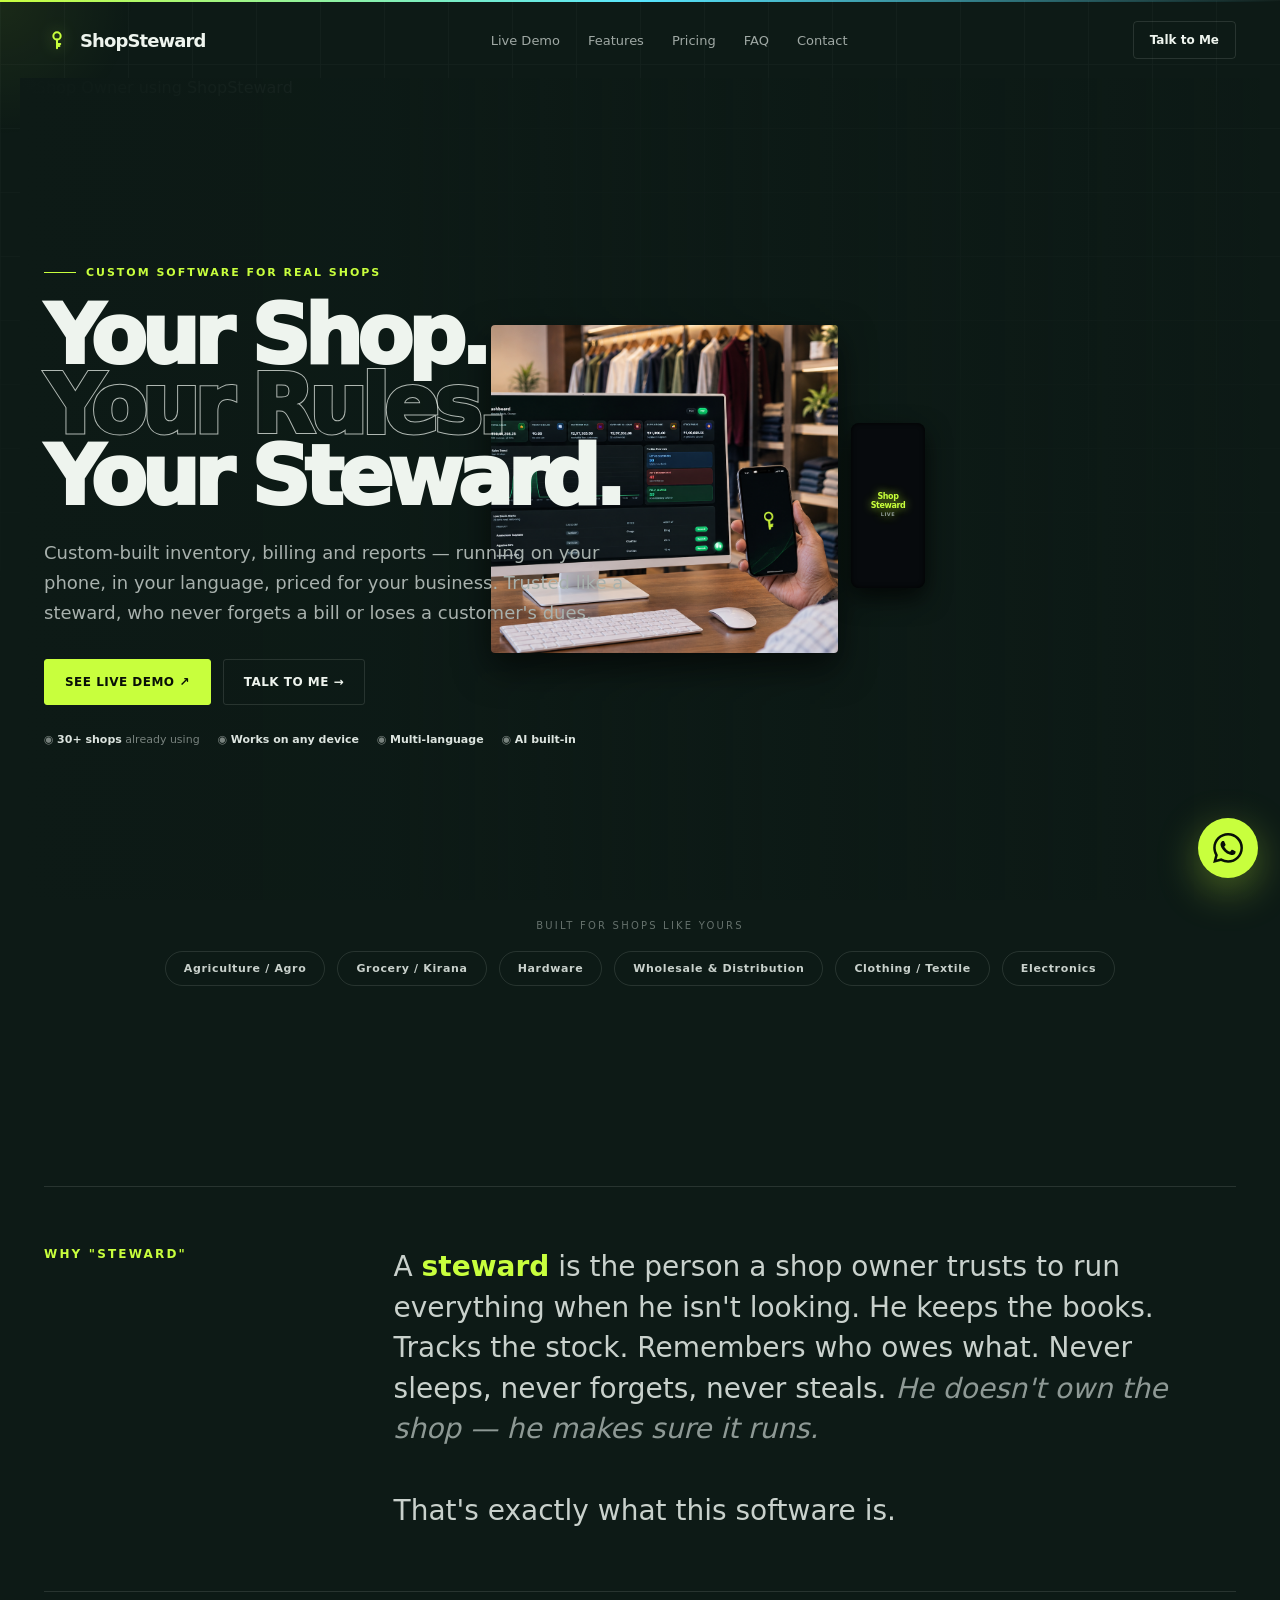
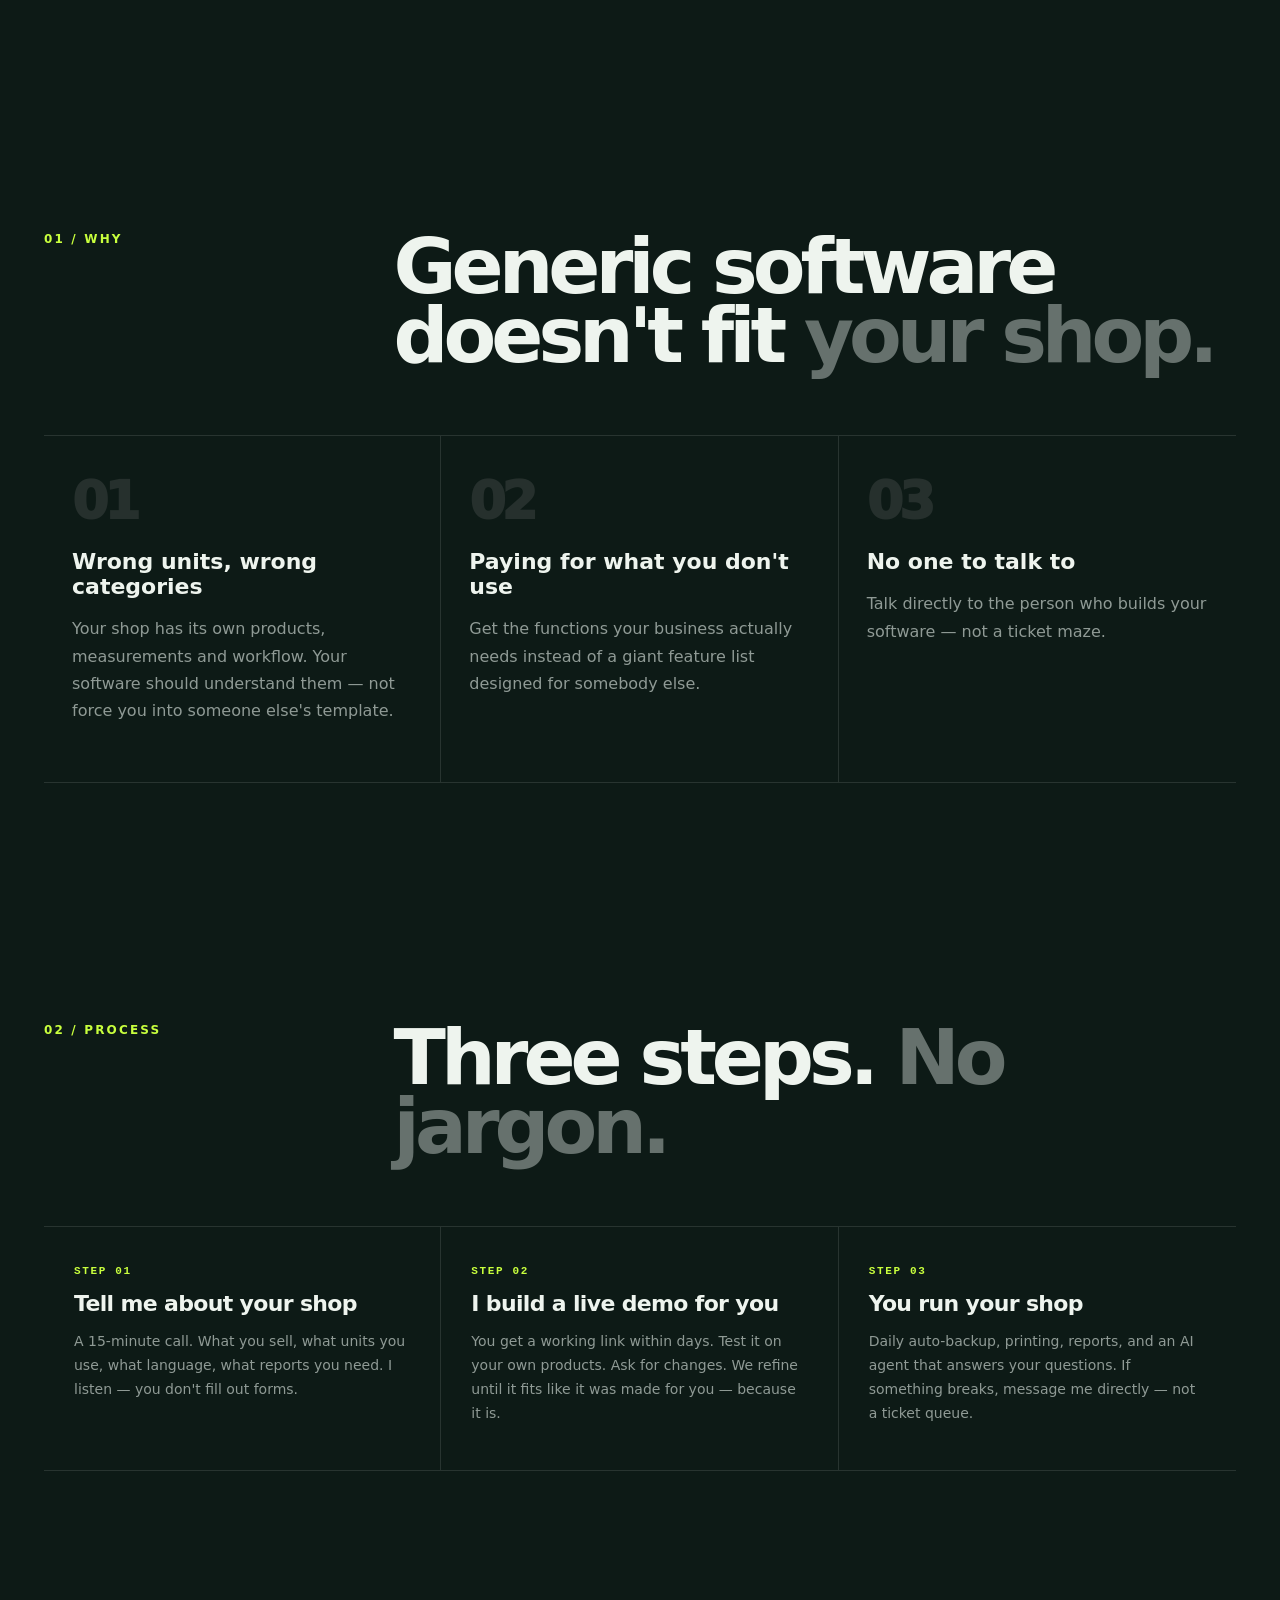
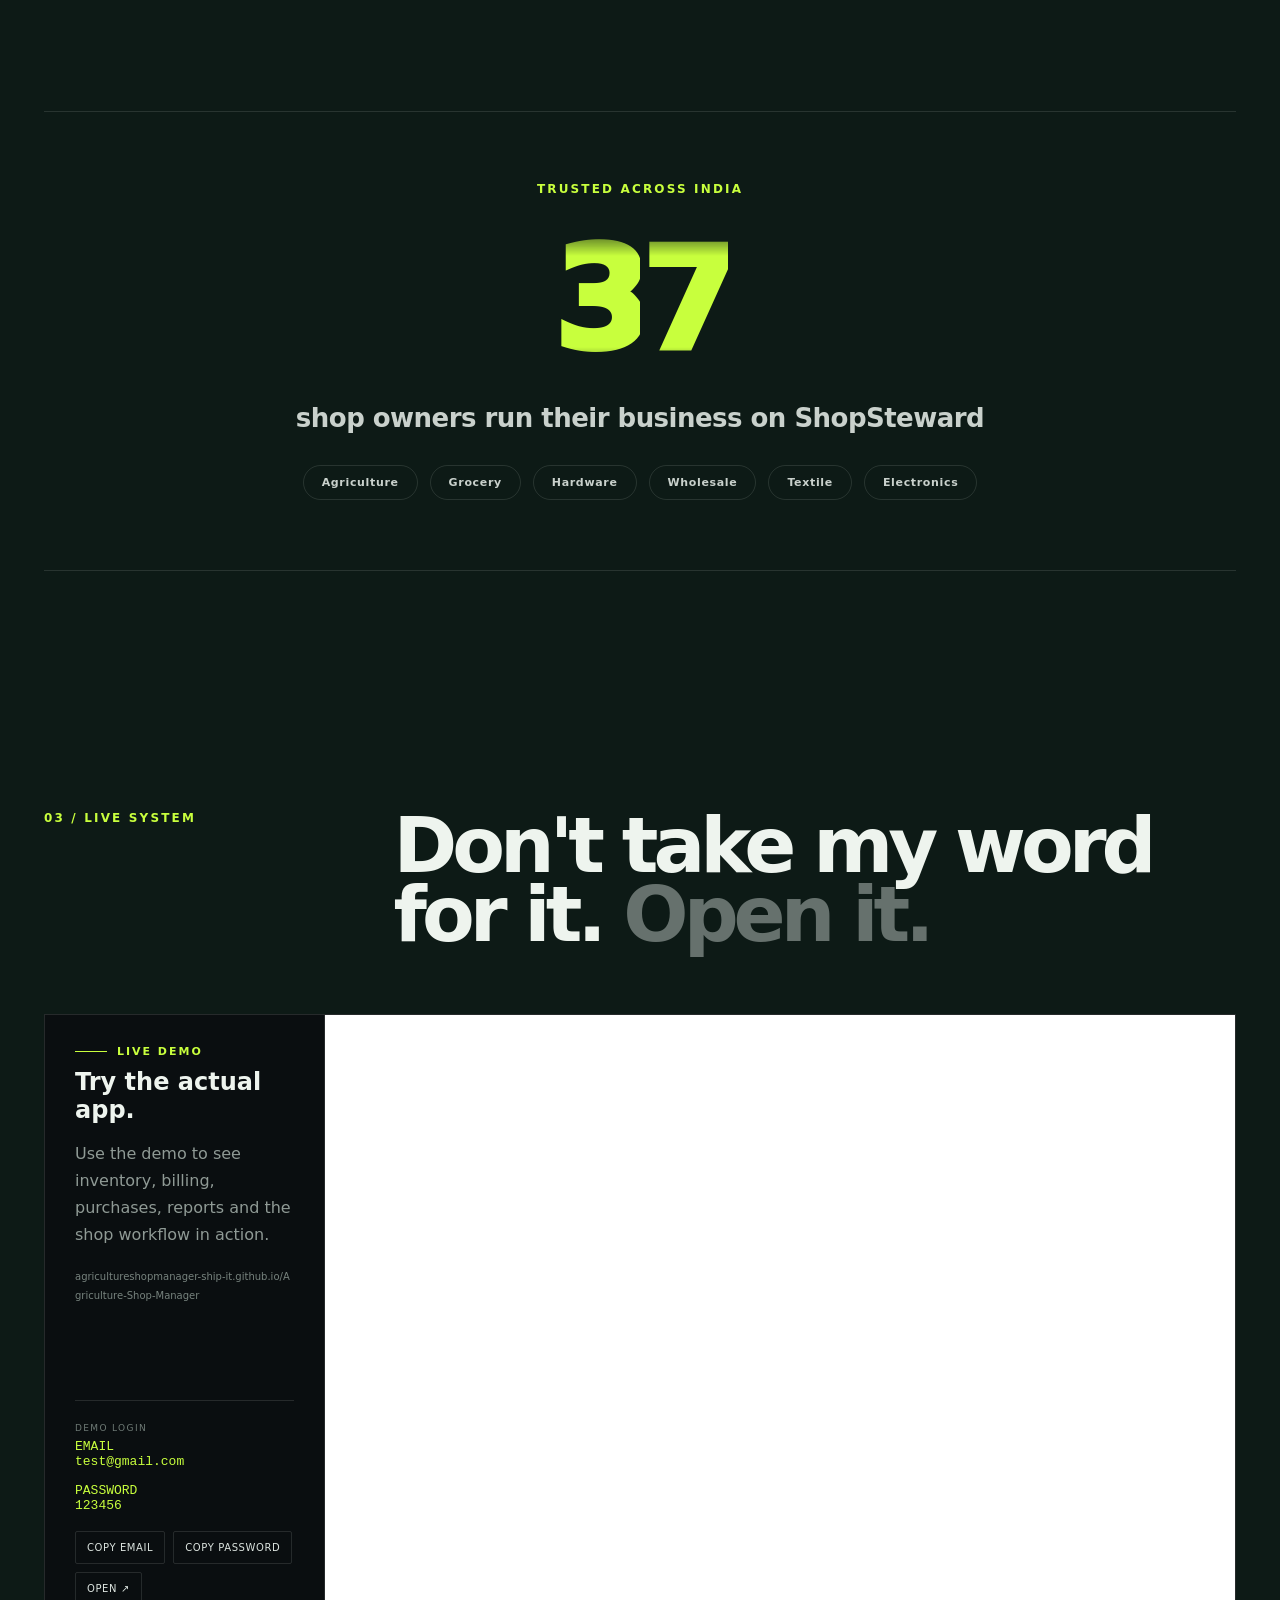
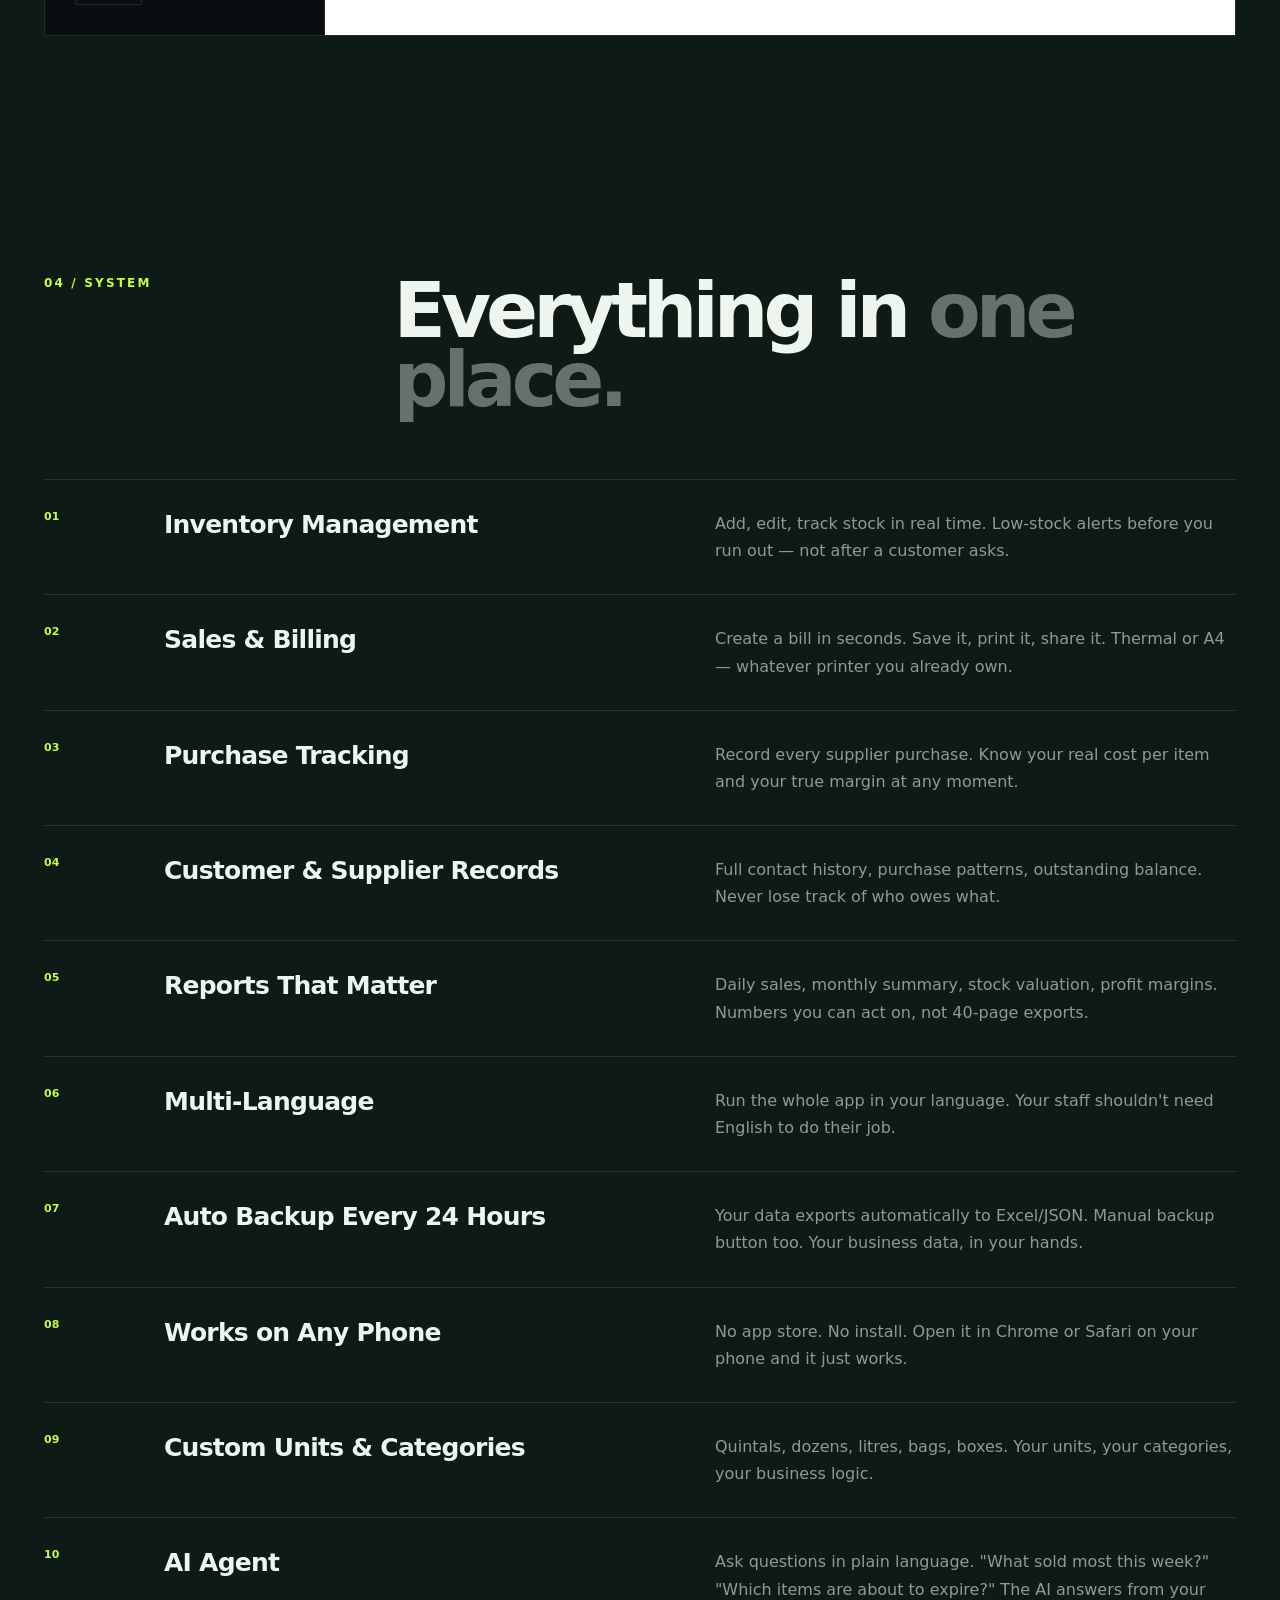
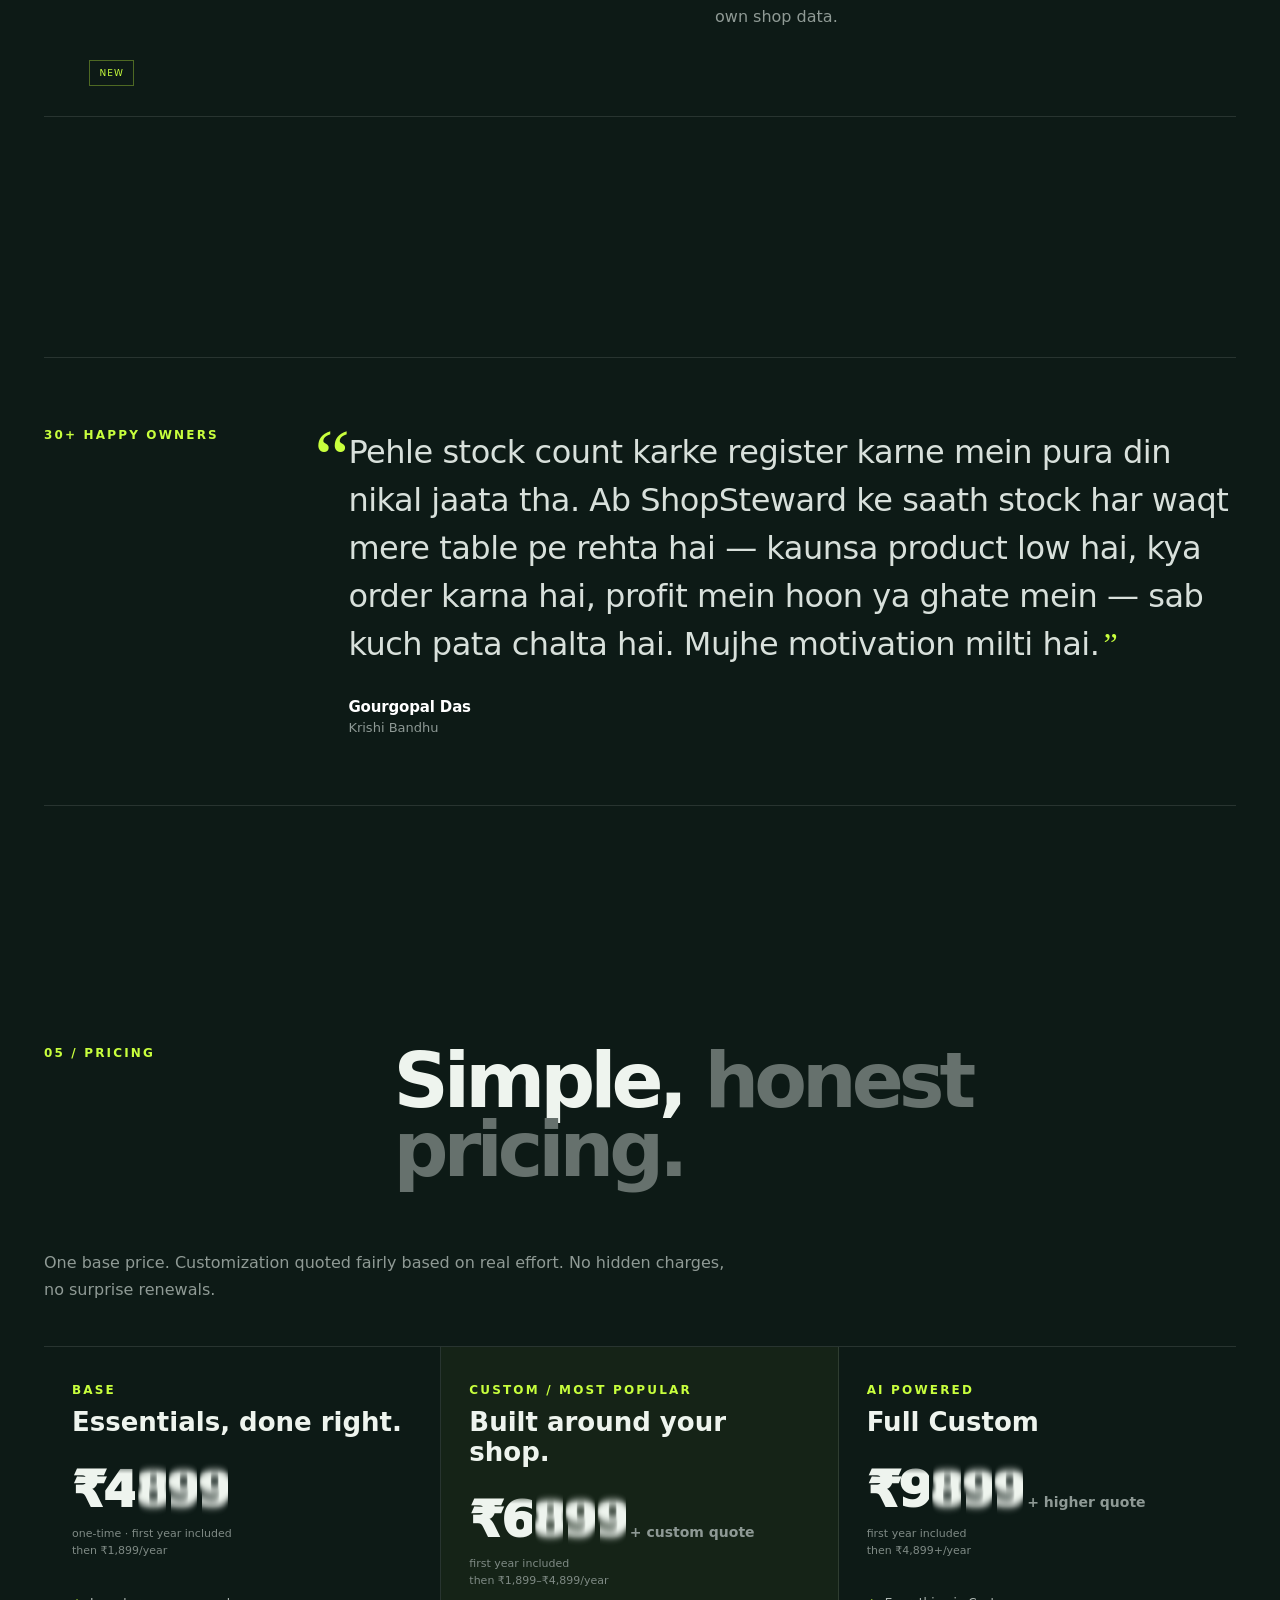
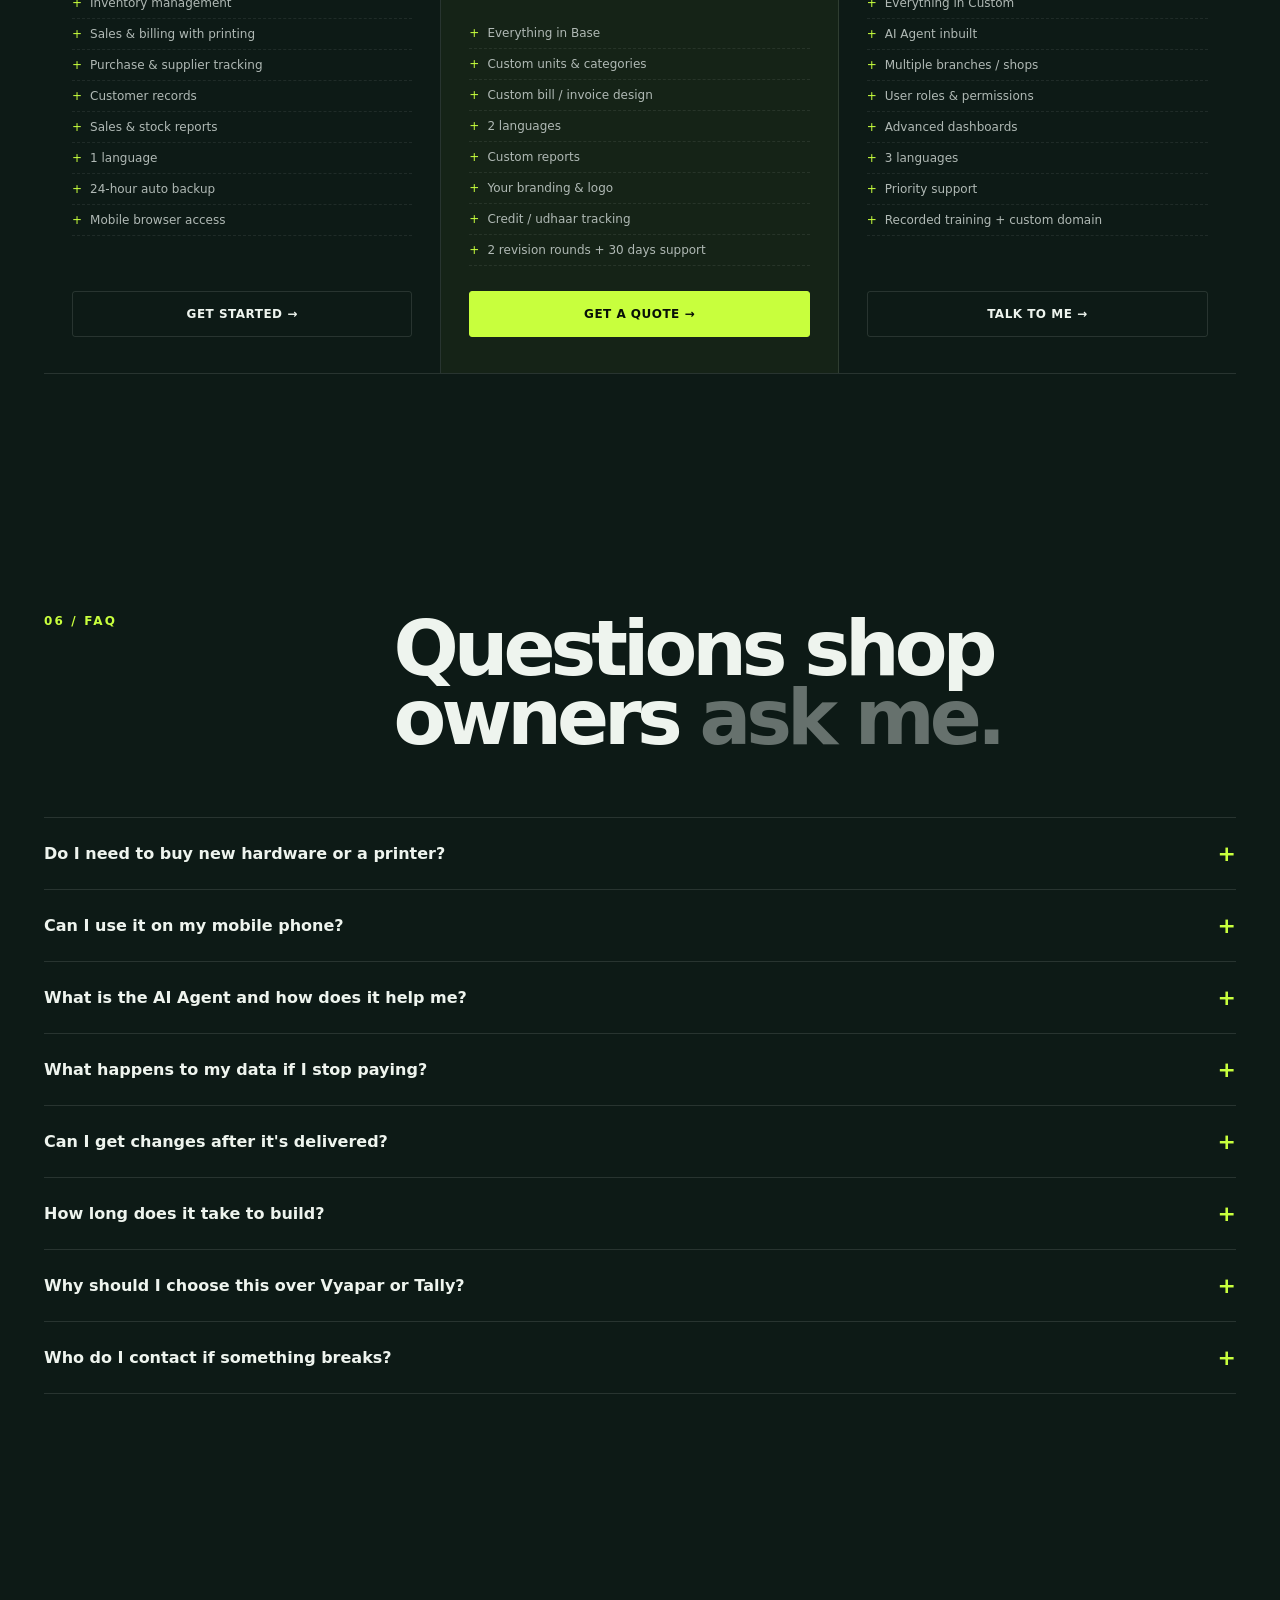
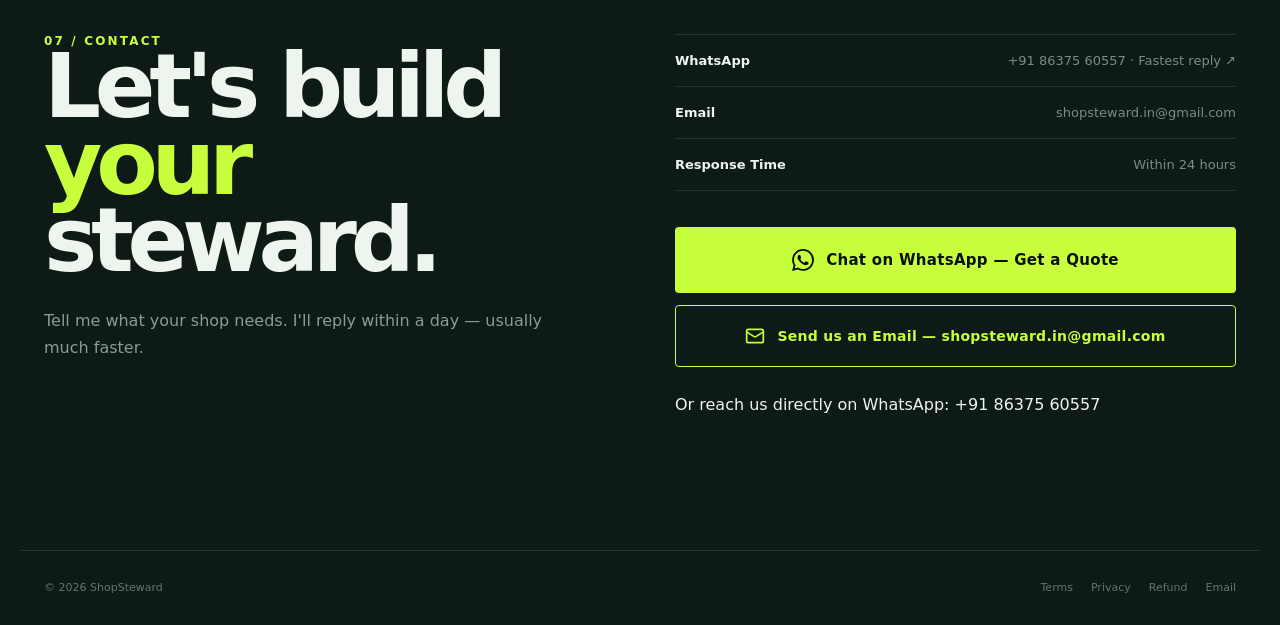
==== commit e677777b: "Update index.html" ====
--- a/index.html
+++ b/index.html
@@ -41,35 +41,39 @@
 
 /* --- NEW FULL SCREEN HERO --- */
 .hero{min-height:calc(100svh - 78px);max-width:var(--max);margin:auto;padding:0;position:relative;display:flex;align-items:center;z-index:1;overflow:hidden}
-.hero-bg{position:absolute;inset:0;z-index:1;display:flex;justify-content:flex-end;align-items:center}
-.hero-img{width:100%;height:100%;object-fit:cover;object-position:right center;display:block}
+.hero-bg{position:absolute;inset:0;z-index:1;display:flex;justify-content:flex-end;align-items:center;pointer-events:none}
+
+/* The Background Image with Fade */
+.hero-img{
+  width:100%;height:100%;object-fit:cover;object-position:right center;display:block;
+  -webkit-mask-image: linear-gradient(to right, transparent 0%, black 25%, black 85%, transparent 100%), linear-gradient(to bottom, black 70%, transparent 100%);
+  mask-image: linear-gradient(to right, transparent 0%, black 25%, black 85%, transparent 100%), linear-gradient(to bottom, black 70%, transparent 100%);
+}
+
 /* Dark green gradient fading from left to right */
-.hero-overlay{position:absolute;inset:0;background:linear-gradient(90deg, #0D1A16 0%, rgba(13,26,22,0.95) 35%, rgba(13,26,22,0.6) 65%, rgba(13,26,22,0.1) 100%);z-index:2}
-
-/* Precise Iframe Positioning */
+.hero-overlay{position:absolute;inset:0;background:linear-gradient(90deg, #0D1A16 0%, rgba(13,26,22,0.95) 30%, rgba(13,26,22,0.5) 60%, rgba(13,26,22,0.1) 100%);z-index:2}
+
+/* Static Image on the Monitor */
 .monitor-screen {
   position: absolute;
-  top: 35.1%; left: 21.8%; width: 34.3%; height: 43.5%;
-  transform: perspective(1000px) rotateY(-10deg) rotateX(5deg);
-  transform-origin: center center;
+  top: 30%; left: 38%; width: 28%; height: 40%;
   border-radius: 4px; overflow: hidden;
   box-shadow: 0 15px 35px rgba(0,0,0,0.6), inset 0 0 10px rgba(0,0,0,0.8);
   background: #0a1014; z-index: 3;
 }
-.monitor-screen iframe { width: 100%; height: 100%; border: none; background: #fff; display: block; }
+.monitor-screen img { width: 100%; height: 100%; object-fit: cover; display: block; }
 
 .phone-screen {
   position: absolute;
-  top: 42.5%; left: 58.8%; width: 6.7%; height: 23.1%;
-  transform: perspective(800px) rotateY(-15deg) rotateX(10deg) rotateZ(-5deg);
-  transform-origin: center center; border-radius: 8px; overflow: hidden;
+  top: 42%; left: 67%; width: 6%; height: 20%;
+  border-radius: 8px; overflow: hidden;
   background: #070a0d; display: flex; align-items: center; justify-content: center;
   box-shadow: 0 10px 25px rgba(0,0,0,0.7), inset 0 0 5px rgba(0,0,0,0.9); z-index: 3;
 }
 .phone-logo { color: var(--acid); font-weight: 900; font-size: 8px; letter-spacing: -0.05em; text-align: center; line-height: 1.1; text-shadow: 0 0 8px rgba(200,255,61,0.8); }
 .phone-logo span { display: block; font-size: 5px; color: #8e9995; letter-spacing: 0.1em; margin-top: 2px; font-weight: 600; }
 
-.hero-content{position:relative;z-index:4;width:100%;max-width:var(--max);margin:auto;padding:74px 24px 40px;display:flex;flex-direction:column;justify-content:center}
+.hero-content{position:relative;z-index:4;width:100%;max-width:var(--max);margin:auto;padding:74px 24px 40px;display:flex;flex-direction:column;justify-content:center;pointer-events:auto}
 .eyebrow{display:flex;align-items:center;gap:10px;color:var(--acid);font-size:11px;font-weight:900;letter-spacing:.18em;text-transform:uppercase}
 .eyebrow:before{content:"";width:32px;height:1px;background:var(--acid)}
 h1{font-size:clamp(52px,6.4vw,96px);line-height:.86;letter-spacing:-.07em;margin:22px 0 26px;max-width:780px;font-weight:950}
@@ -331,9 +335,9 @@
     <img src="images/shop-owner.png" alt="Shop Owner using ShopSteward" class="hero-img" loading="lazy">
     <div class="hero-overlay"></div>
     
-    <!-- The Live Monitor -->
+    <!-- Static Image on the Monitor -->
     <div class="monitor-screen">
-      <iframe src="https://agricultureshopmanager-ship-it.github.io/AI-added-Agri-Web/" title="Live Demo"></iframe>
+      <img src="images/dashboard.png" alt="ShopSteward Dashboard">
     </div>
     
     <!-- The Phone Screen -->
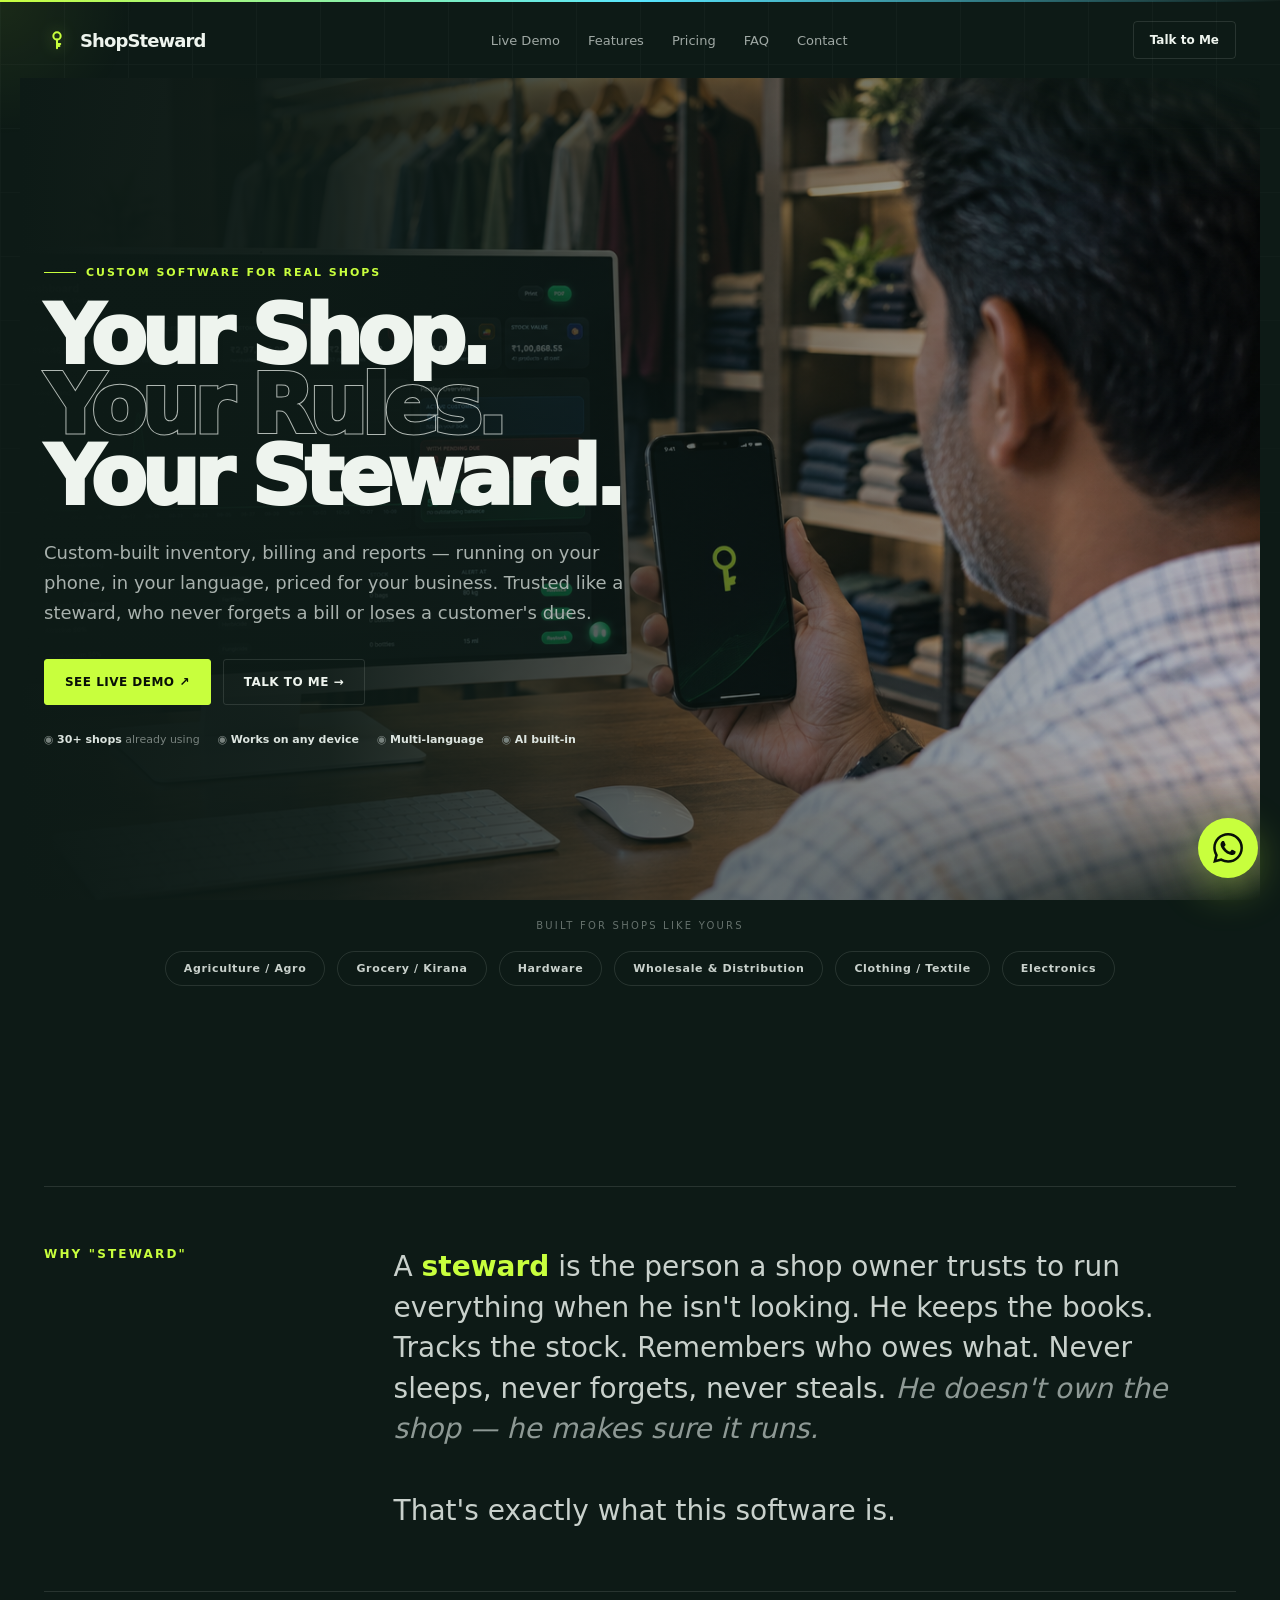
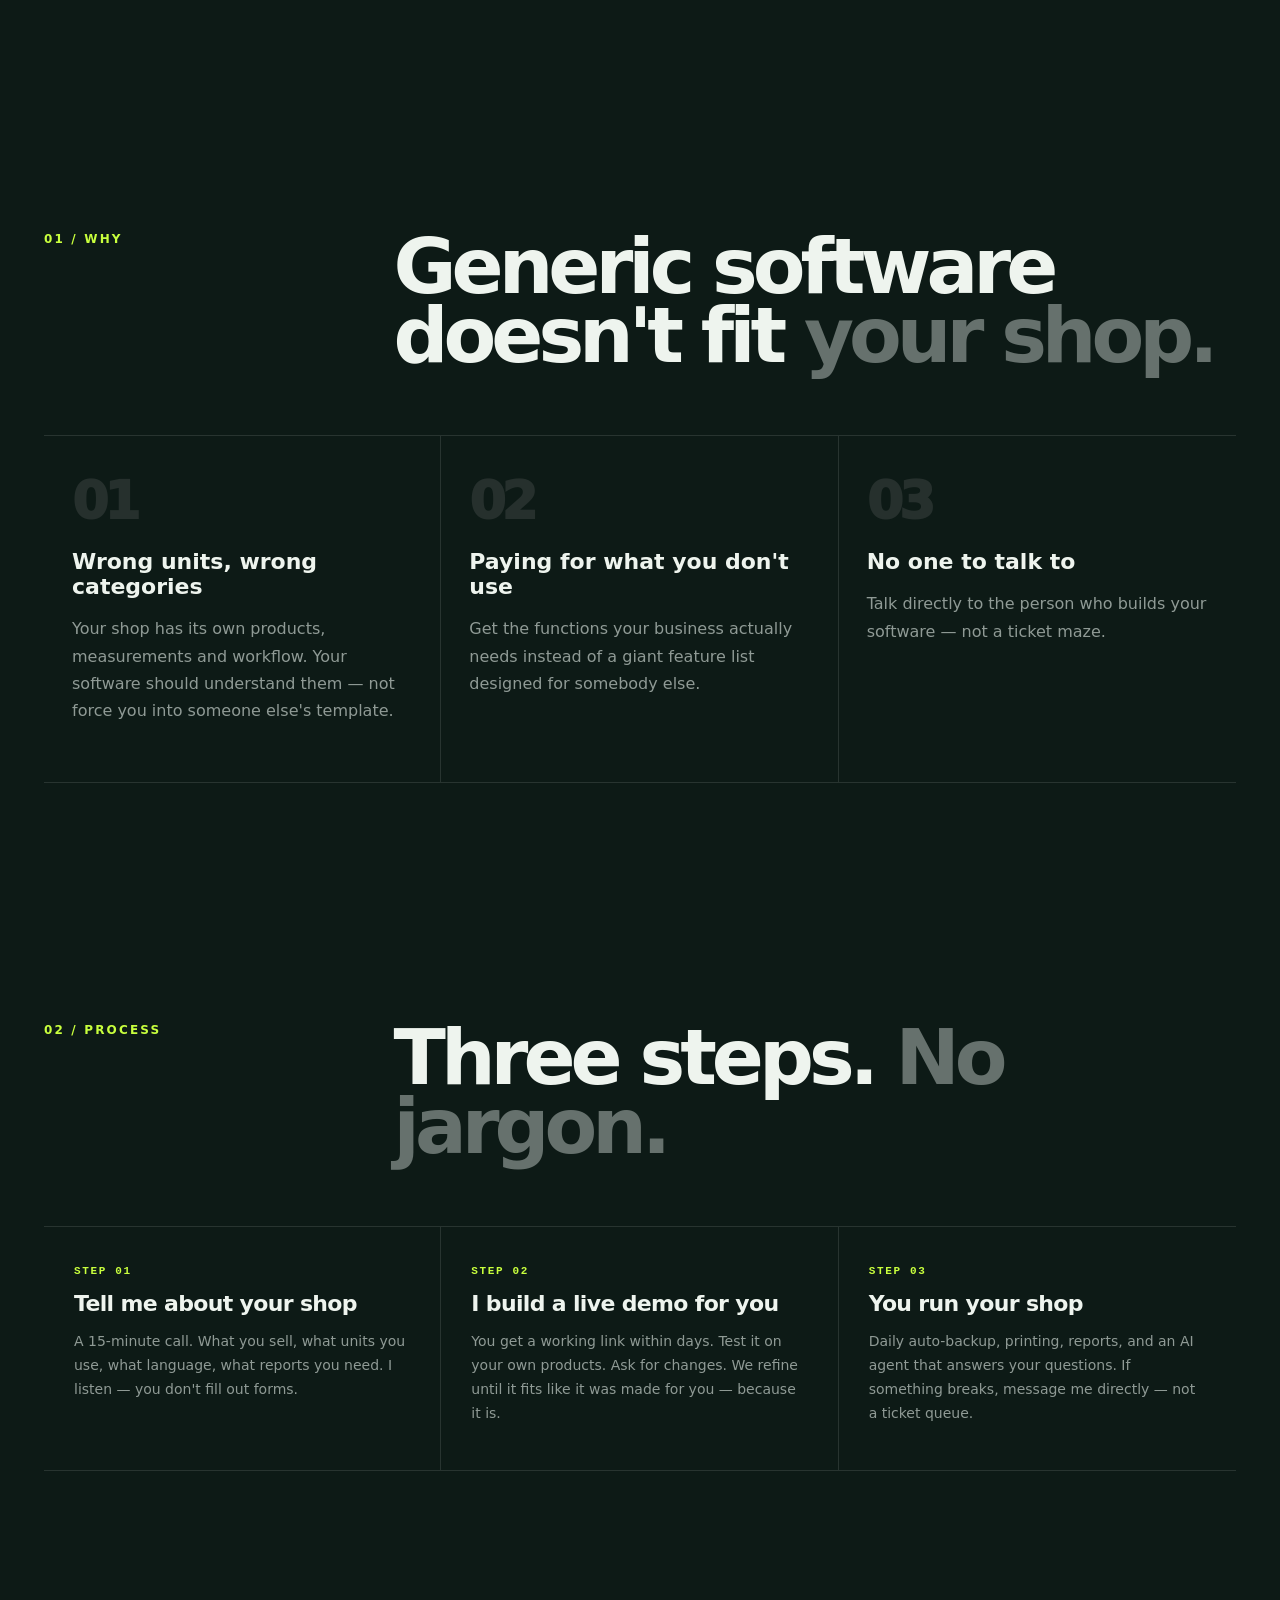
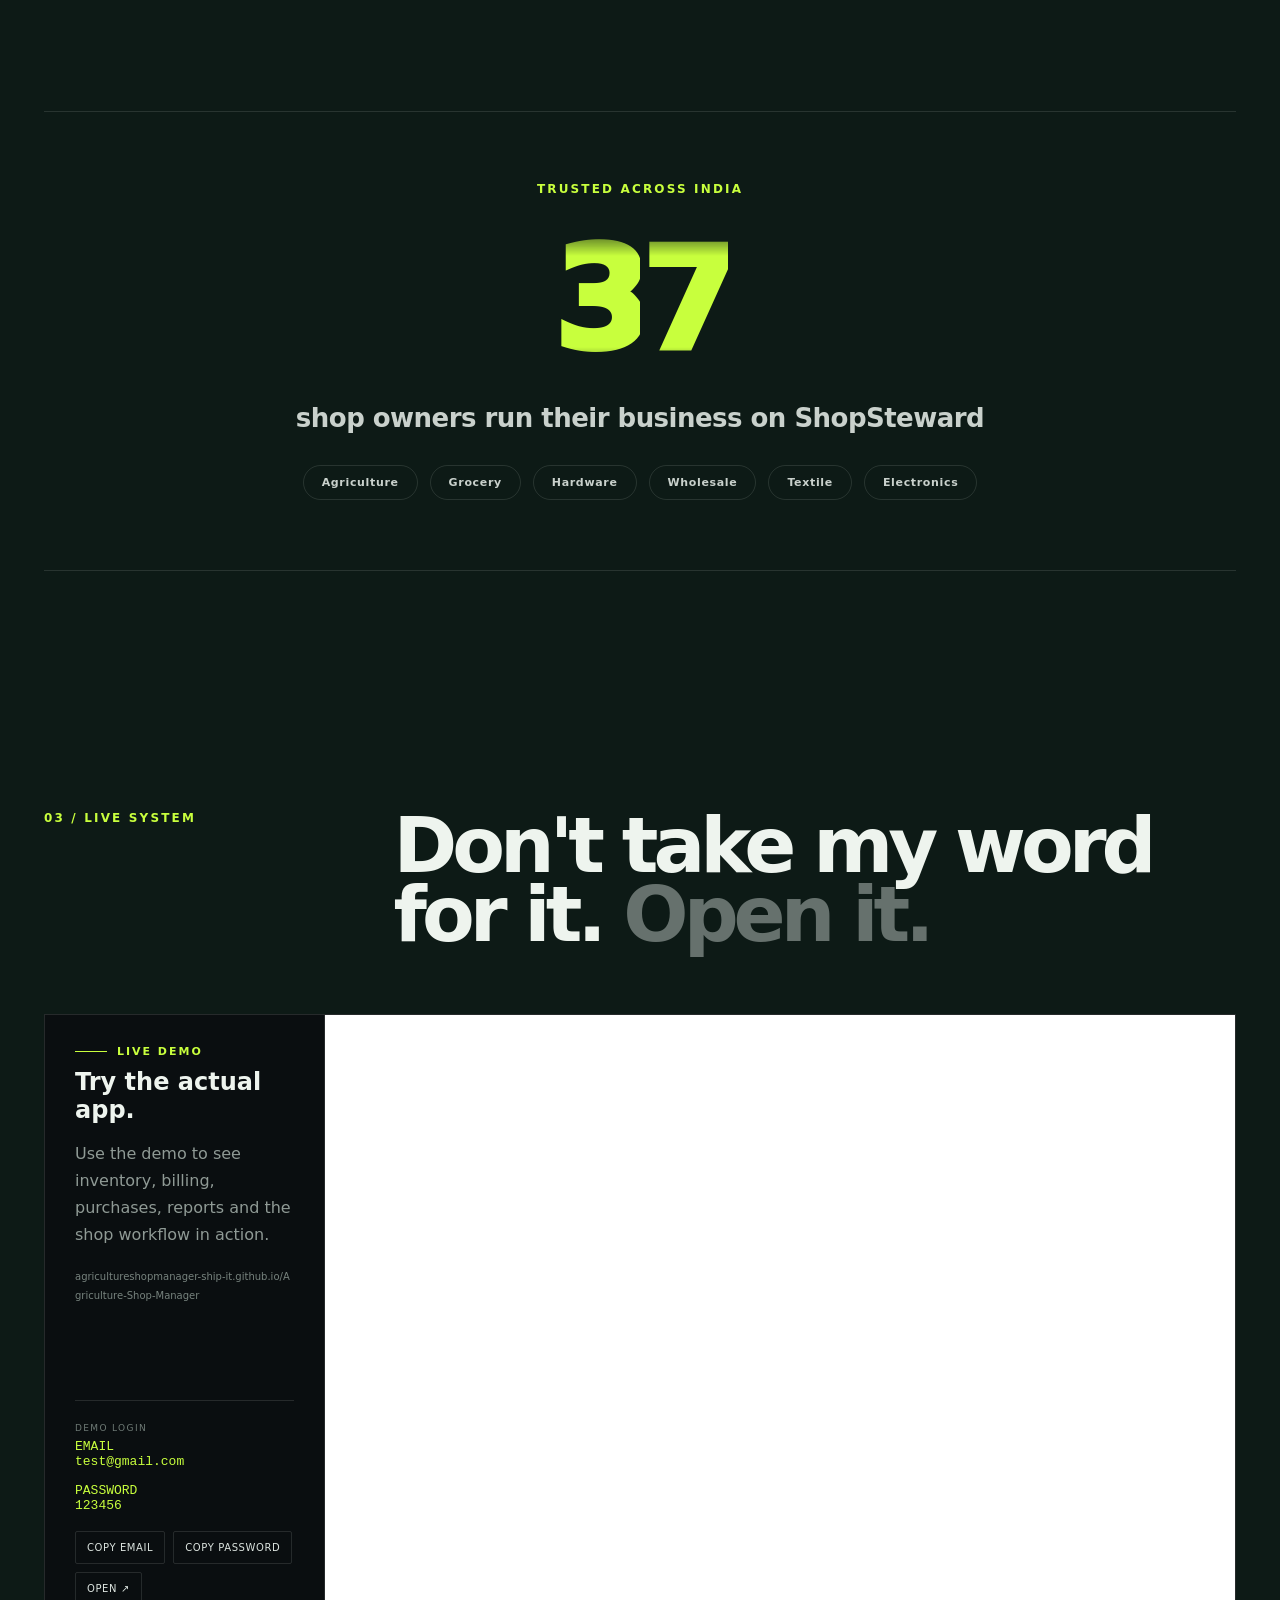
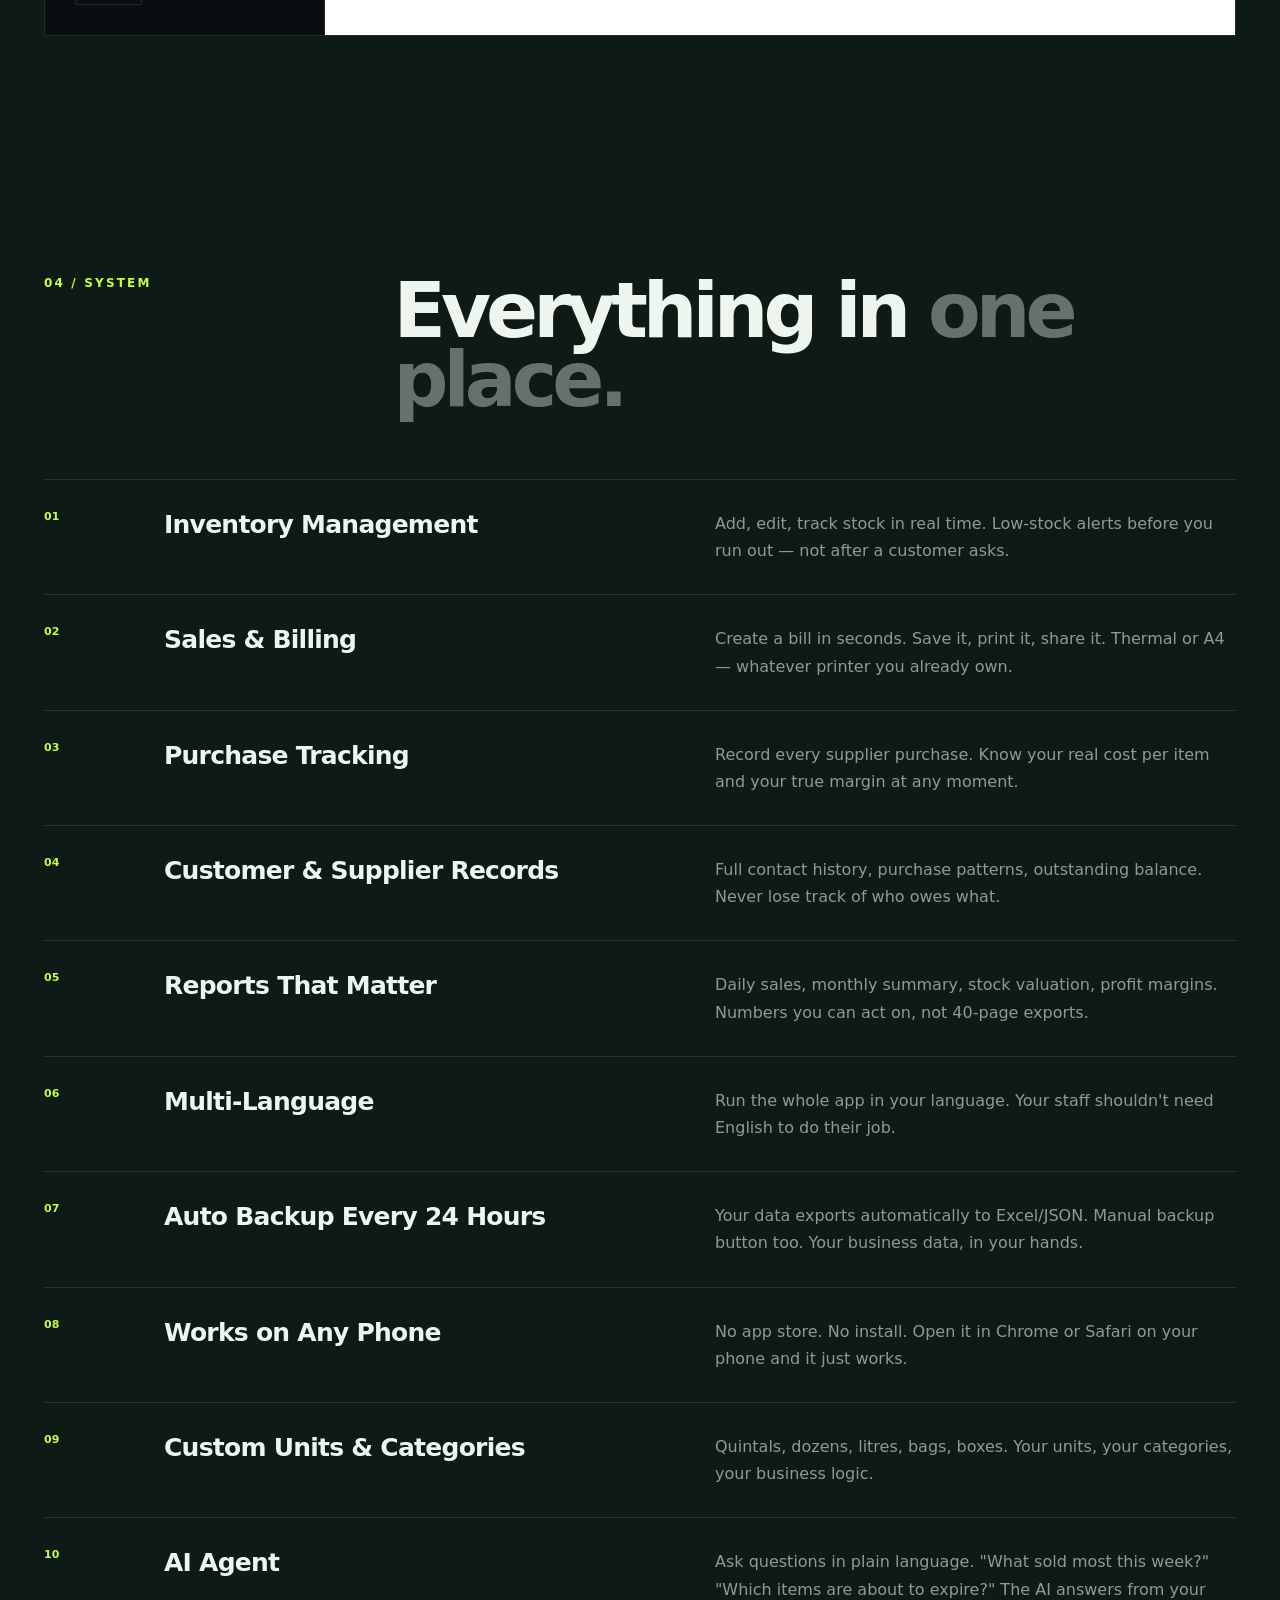
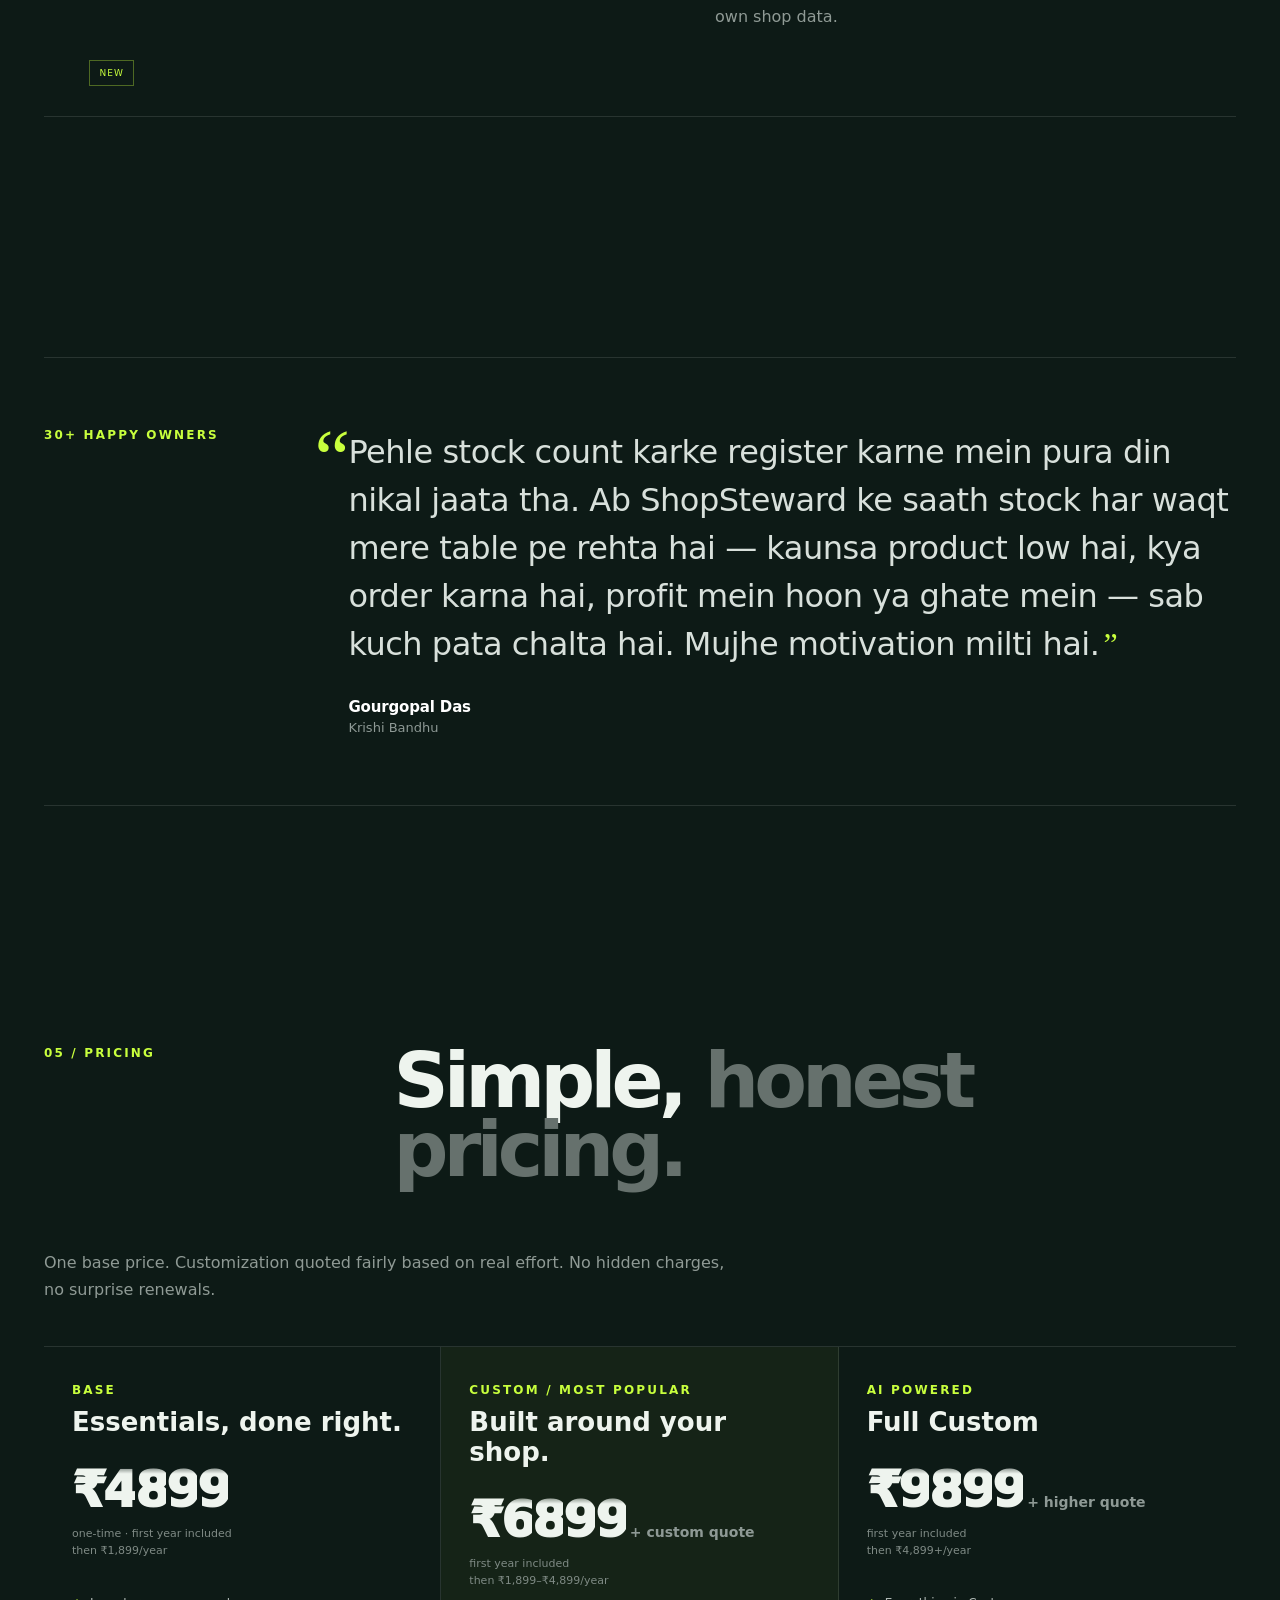
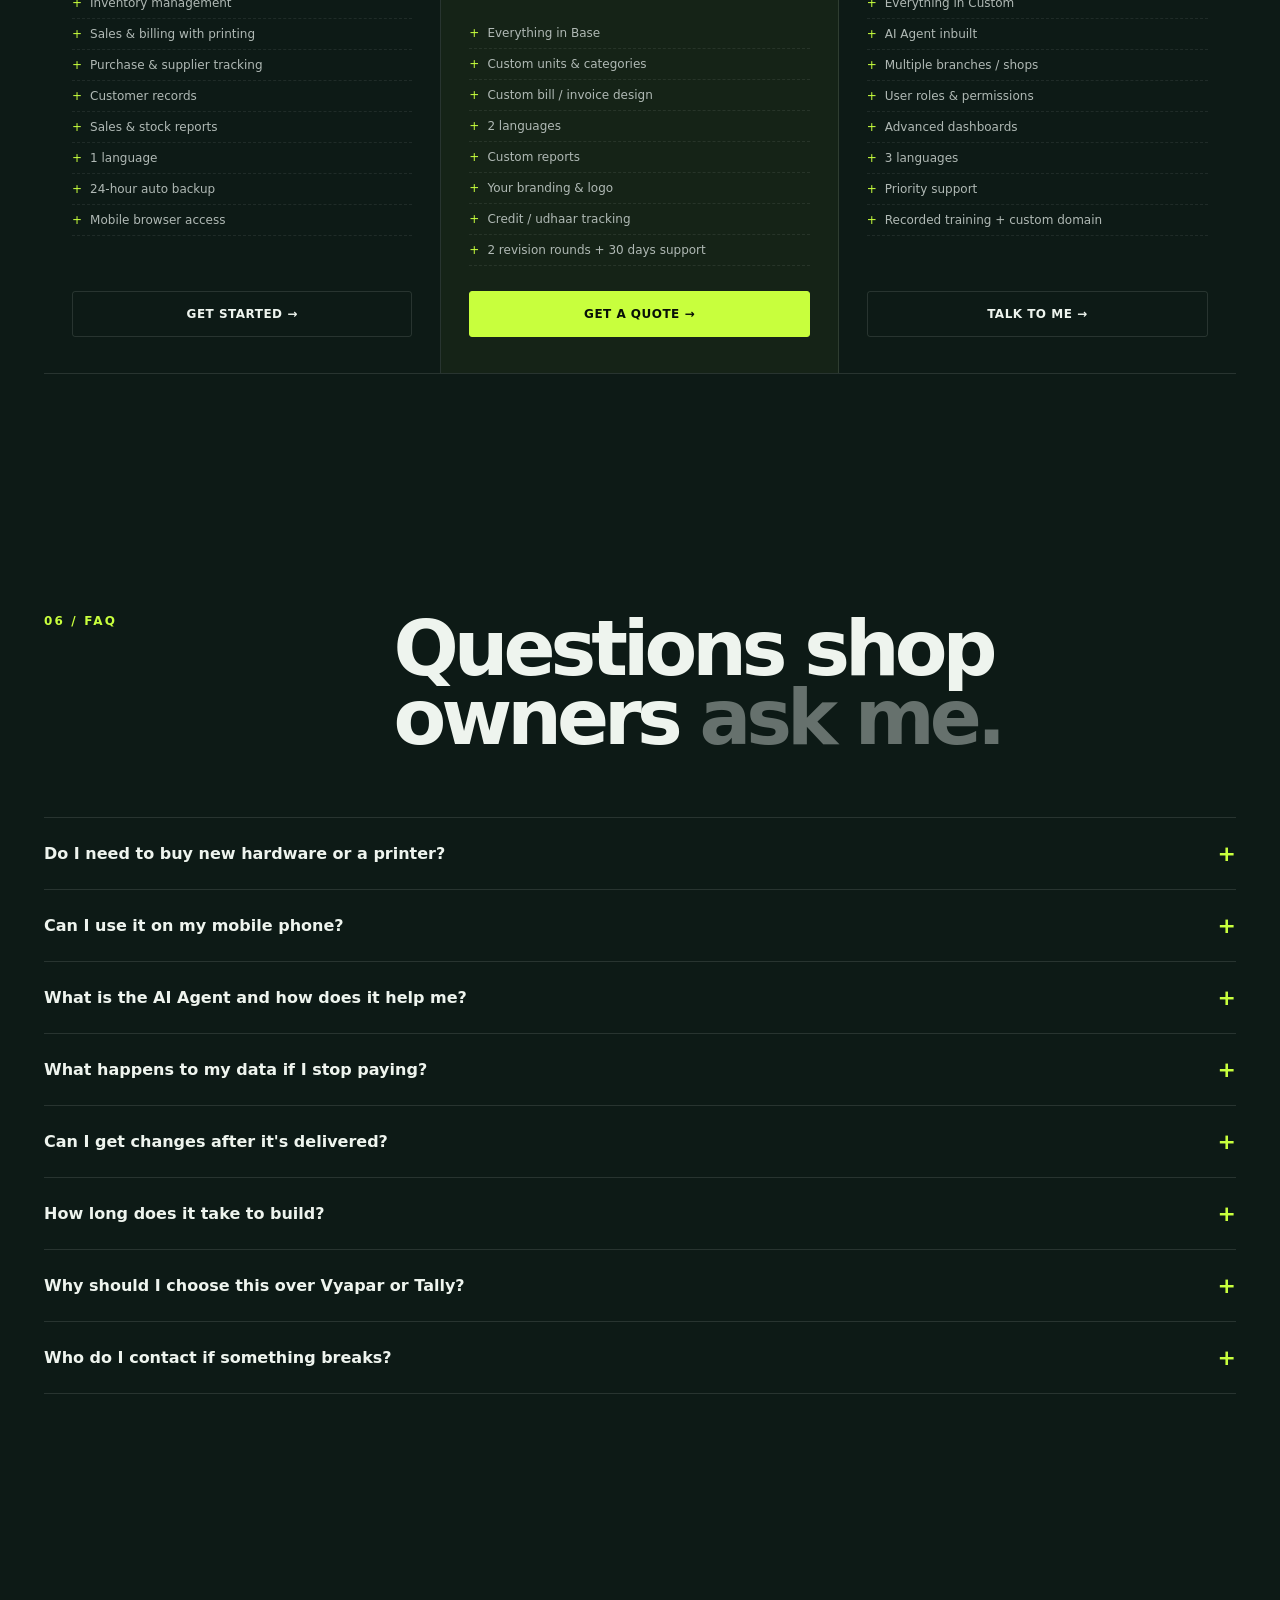
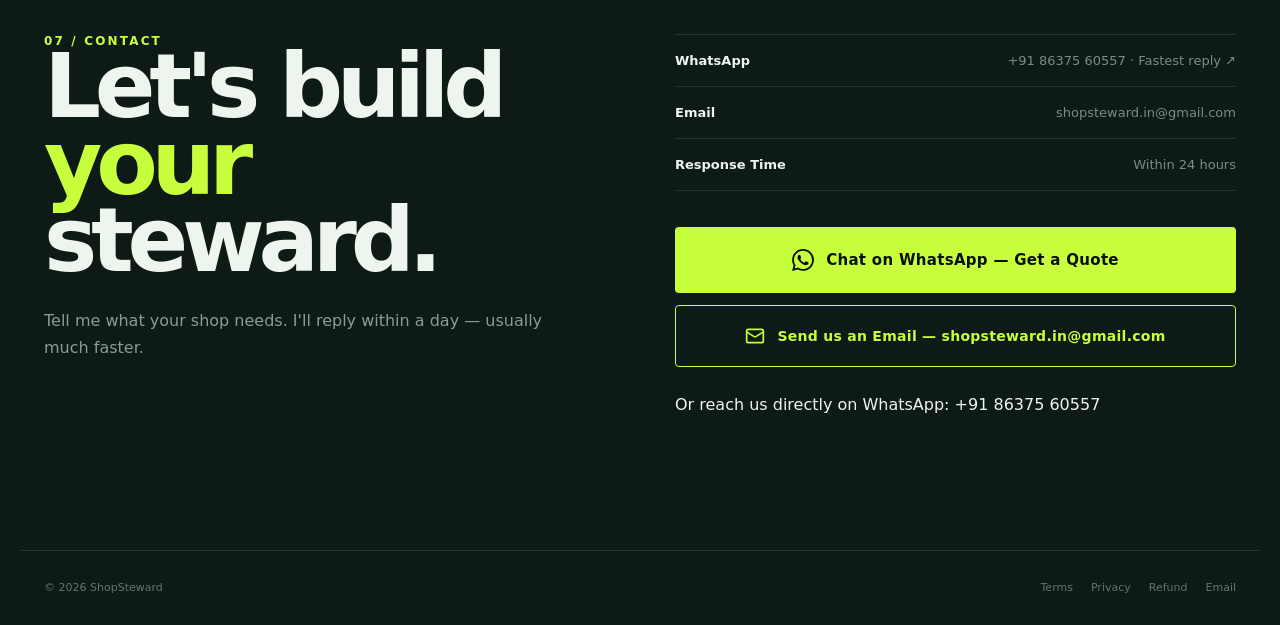
==== commit 93c41dc7: "Update index.html" ====
--- a/index.html
+++ b/index.html
@@ -39,41 +39,45 @@
 .navcta:hover{border-color:rgba(200,255,61,.6)}
 .menu{display:none;background:none;border:0;color:#fff;font-size:26px;z-index:21;padding:6px;line-height:1}
 
-/* --- NEW FULL SCREEN HERO --- */
+/* --- FULL SCREEN HERO --- */
 .hero{min-height:calc(100svh - 78px);max-width:var(--max);margin:auto;padding:0;position:relative;display:flex;align-items:center;z-index:1;overflow:hidden}
-.hero-bg{position:absolute;inset:0;z-index:1;display:flex;justify-content:flex-end;align-items:center;pointer-events:none}
-
-/* The Background Image with Fade */
+
+/* The Full-Screen Background Container */
+.hero-bg{position:absolute;inset:0;z-index:1}
+
+/* The Background Image - Now with a professional fade mask on ALL edges */
 .hero-img{
-  width:100%;height:100%;object-fit:cover;object-position:right center;display:block;
-  -webkit-mask-image: linear-gradient(to right, transparent 0%, black 25%, black 85%, transparent 100%), linear-gradient(to bottom, black 70%, transparent 100%);
-  mask-image: linear-gradient(to right, transparent 0%, black 25%, black 85%, transparent 100%), linear-gradient(to bottom, black 70%, transparent 100%);
-}
-
-/* Dark green gradient fading from left to right */
-.hero-overlay{position:absolute;inset:0;background:linear-gradient(90deg, #0D1A16 0%, rgba(13,26,22,0.95) 30%, rgba(13,26,22,0.5) 60%, rgba(13,26,22,0.1) 100%);z-index:2}
-
-/* Static Image on the Monitor */
-.monitor-screen {
-  position: absolute;
-  top: 30%; left: 38%; width: 28%; height: 40%;
-  border-radius: 4px; overflow: hidden;
-  box-shadow: 0 15px 35px rgba(0,0,0,0.6), inset 0 0 10px rgba(0,0,0,0.8);
-  background: #0a1014; z-index: 3;
-}
-.monitor-screen img { width: 100%; height: 100%; object-fit: cover; display: block; }
-
-.phone-screen {
-  position: absolute;
-  top: 42%; left: 67%; width: 6%; height: 20%;
-  border-radius: 8px; overflow: hidden;
-  background: #070a0d; display: flex; align-items: center; justify-content: center;
-  box-shadow: 0 10px 25px rgba(0,0,0,0.7), inset 0 0 5px rgba(0,0,0,0.9); z-index: 3;
-}
-.phone-logo { color: var(--acid); font-weight: 900; font-size: 8px; letter-spacing: -0.05em; text-align: center; line-height: 1.1; text-shadow: 0 0 8px rgba(200,255,61,0.8); }
-.phone-logo span { display: block; font-size: 5px; color: #8e9995; letter-spacing: 0.1em; margin-top: 2px; font-weight: 600; }
-
-.hero-content{position:relative;z-index:4;width:100%;max-width:var(--max);margin:auto;padding:74px 24px 40px;display:flex;flex-direction:column;justify-content:center;pointer-events:auto}
+  width:100%;
+  height:100%;
+  object-fit:cover;
+  object-position:right center;
+  display:block;
+  /* This creates the professional fade on the top, bottom, and right edges */
+  -webkit-mask-image: linear-gradient(to bottom, transparent 0%, black 15%, black 85%, transparent 100%), linear-gradient(to right, black 60%, transparent 100%);
+  mask-image: linear-gradient(to bottom, transparent 0%, black 15%, black 85%, transparent 100%), linear-gradient(to right, black 60%, transparent 100%);
+}
+
+/* Dark green gradient fading from left to right for text readability */
+.hero-overlay{
+  position:absolute;
+  inset:0;
+  background:linear-gradient(90deg, #0D1A16 0%, rgba(13,26,22,0.95) 25%, rgba(13,26,22,0.6) 55%, rgba(13,26,22,0.1) 100%);
+  z-index:2;
+}
+
+/* Hero Text Content - Sits on top of everything */
+.hero-content{
+  position:relative;
+  z-index:4;
+  width:100%;
+  max-width:var(--max);
+  margin:auto;
+  padding:74px 24px 40px;
+  display:flex;
+  flex-direction:column;
+  justify-content:center;
+  pointer-events:auto;
+}
 .eyebrow{display:flex;align-items:center;gap:10px;color:var(--acid);font-size:11px;font-weight:900;letter-spacing:.18em;text-transform:uppercase}
 .eyebrow:before{content:"";width:32px;height:1px;background:var(--acid)}
 h1{font-size:clamp(52px,6.4vw,96px);line-height:.86;letter-spacing:-.07em;margin:22px 0 26px;max-width:780px;font-weight:950}
@@ -334,19 +338,6 @@
   <div class="hero-bg">
     <img src="images/shop-owner.png" alt="Shop Owner using ShopSteward" class="hero-img" loading="lazy">
     <div class="hero-overlay"></div>
-    
-    <!-- Static Image on the Monitor -->
-    <div class="monitor-screen">
-      <img src="images/dashboard.png" alt="ShopSteward Dashboard">
-    </div>
-    
-    <!-- The Phone Screen -->
-    <div class="phone-screen">
-      <div class="phone-logo">
-        Shop<br>Steward
-        <span>LIVE</span>
-      </div>
-    </div>
   </div>
 
   <!-- Hero Text Content -->
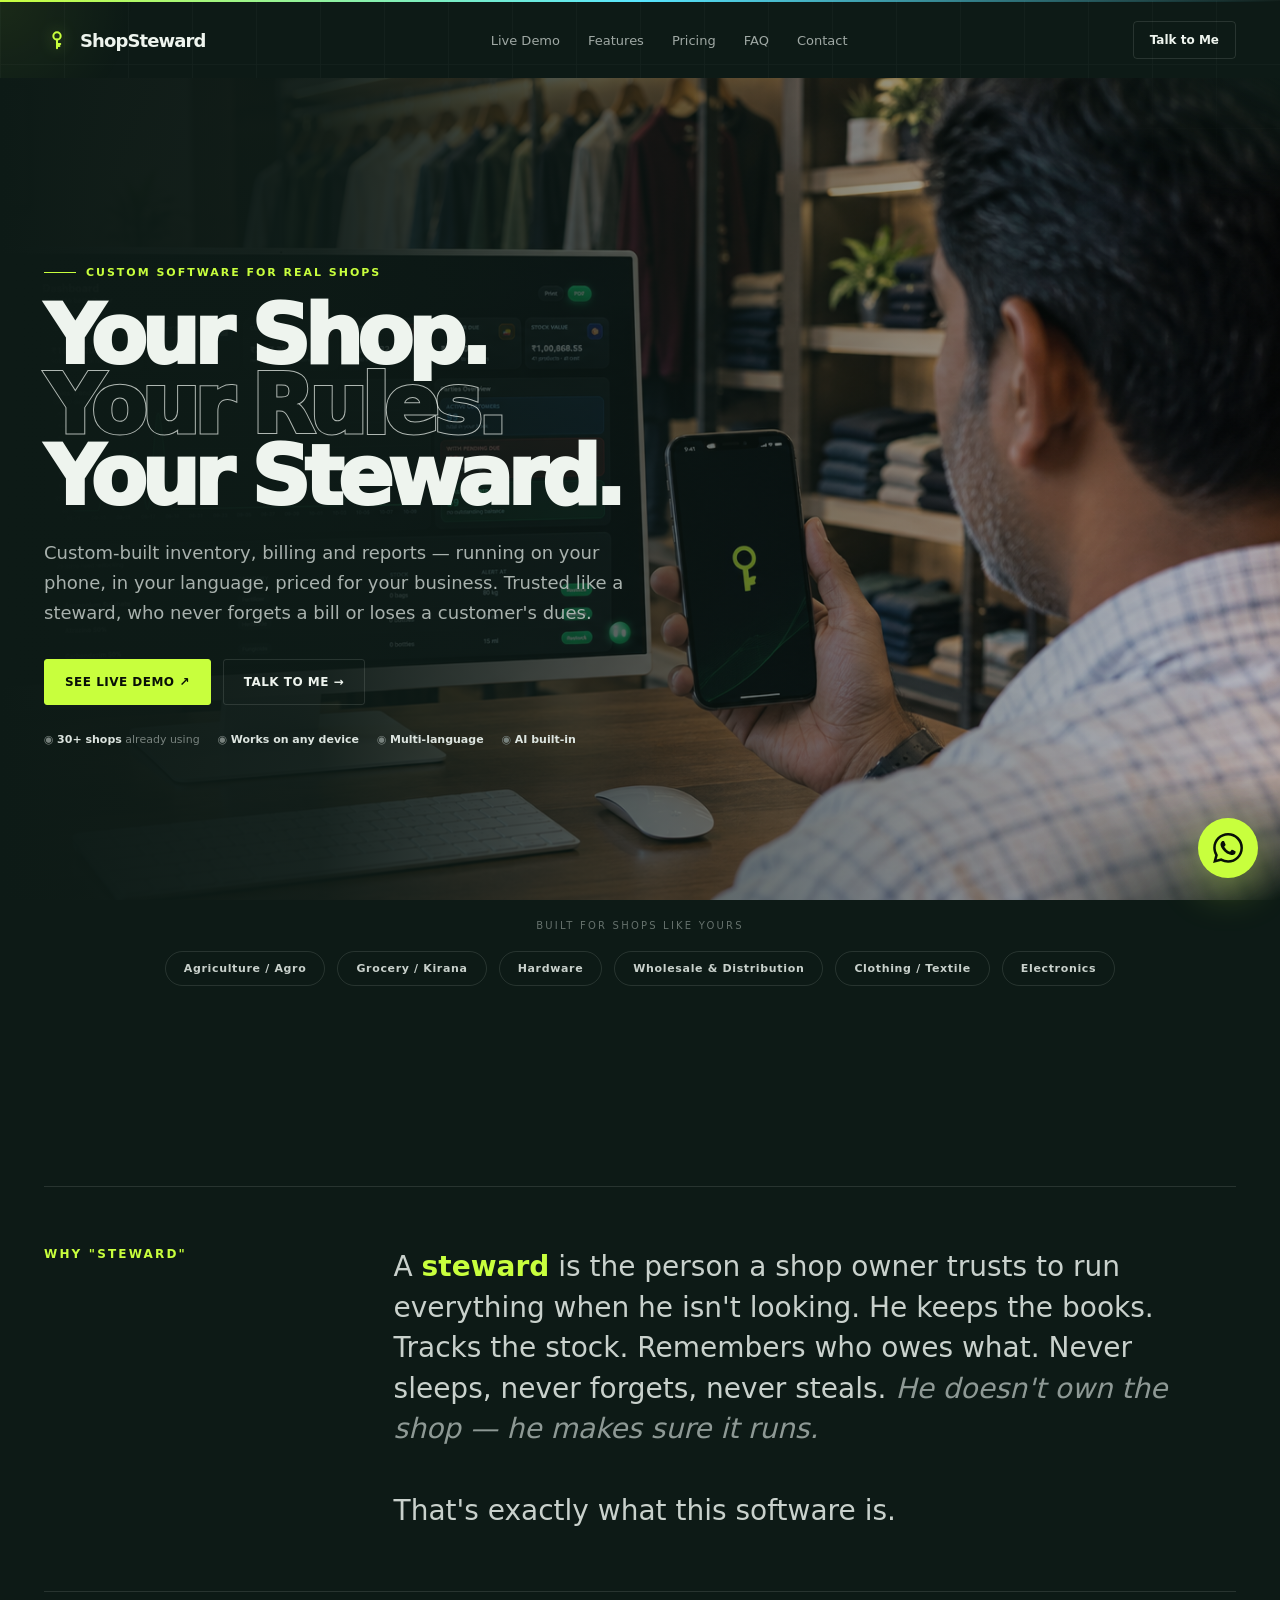
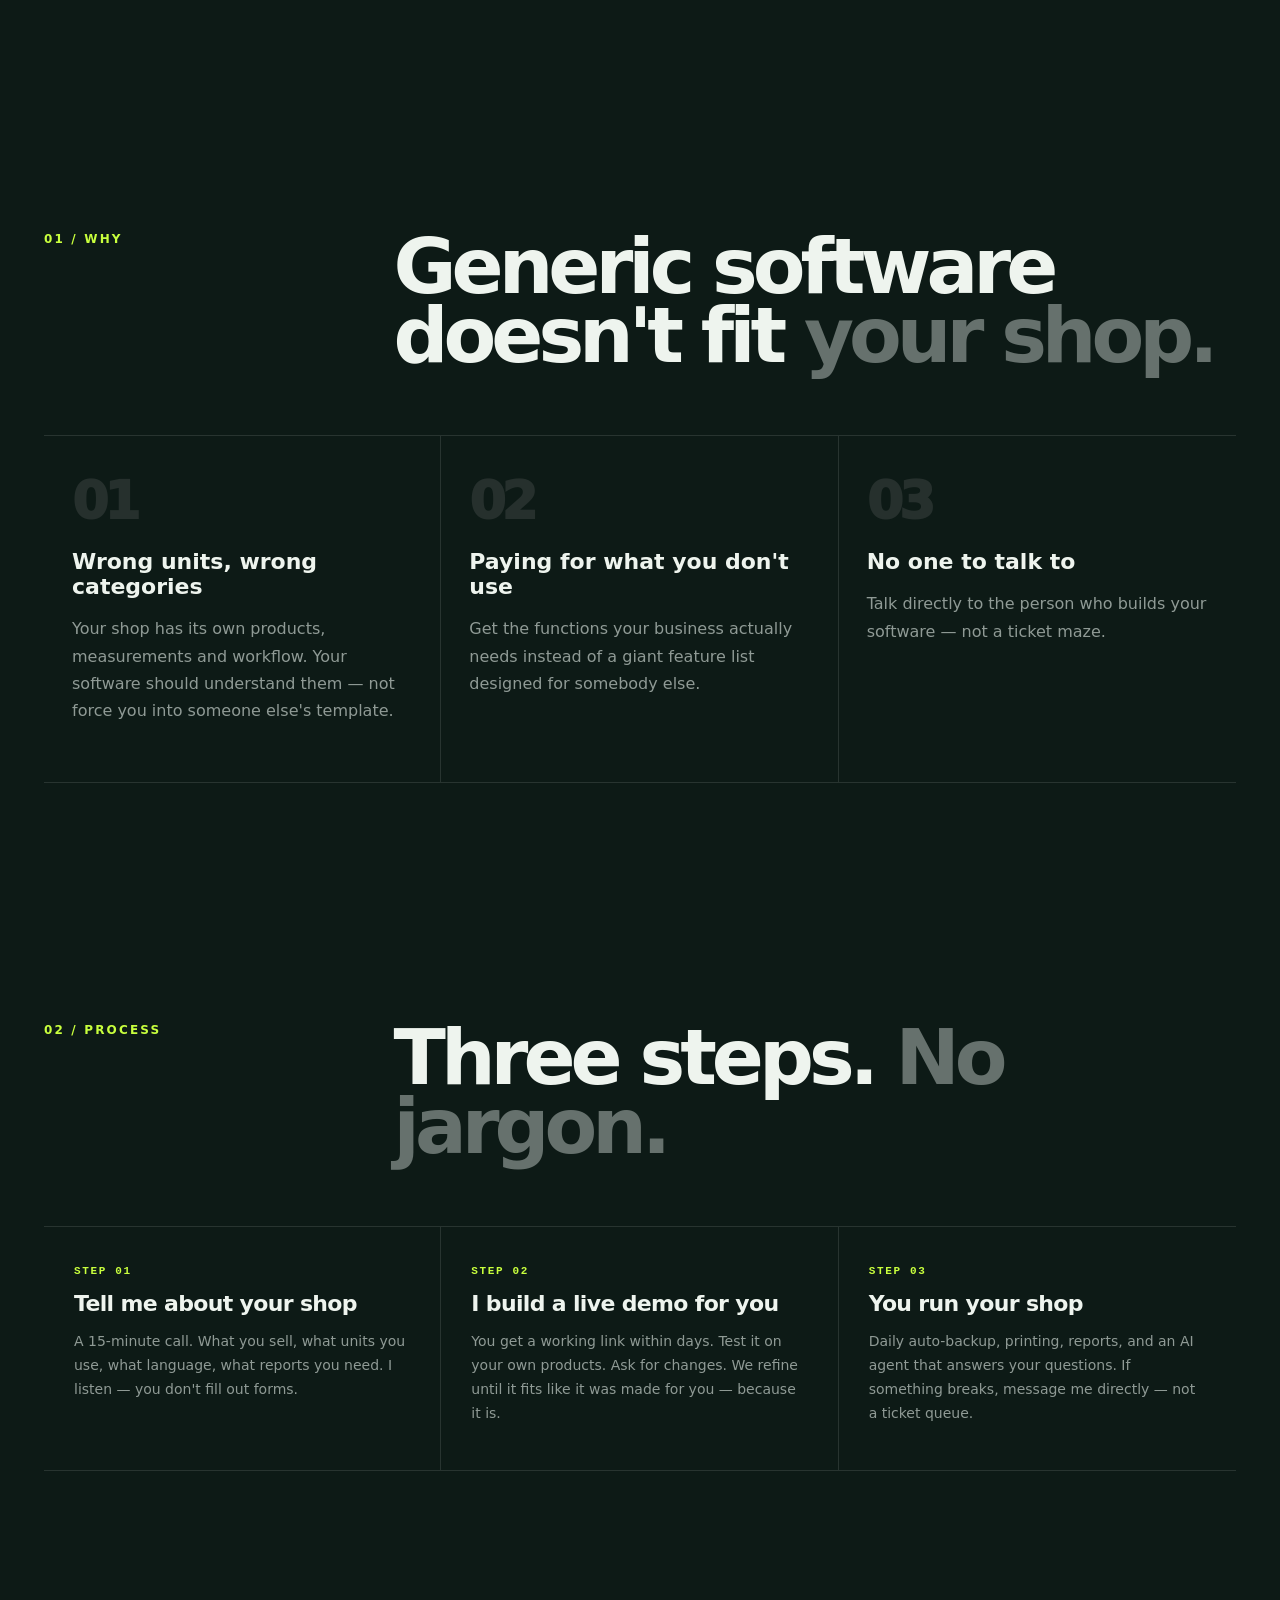
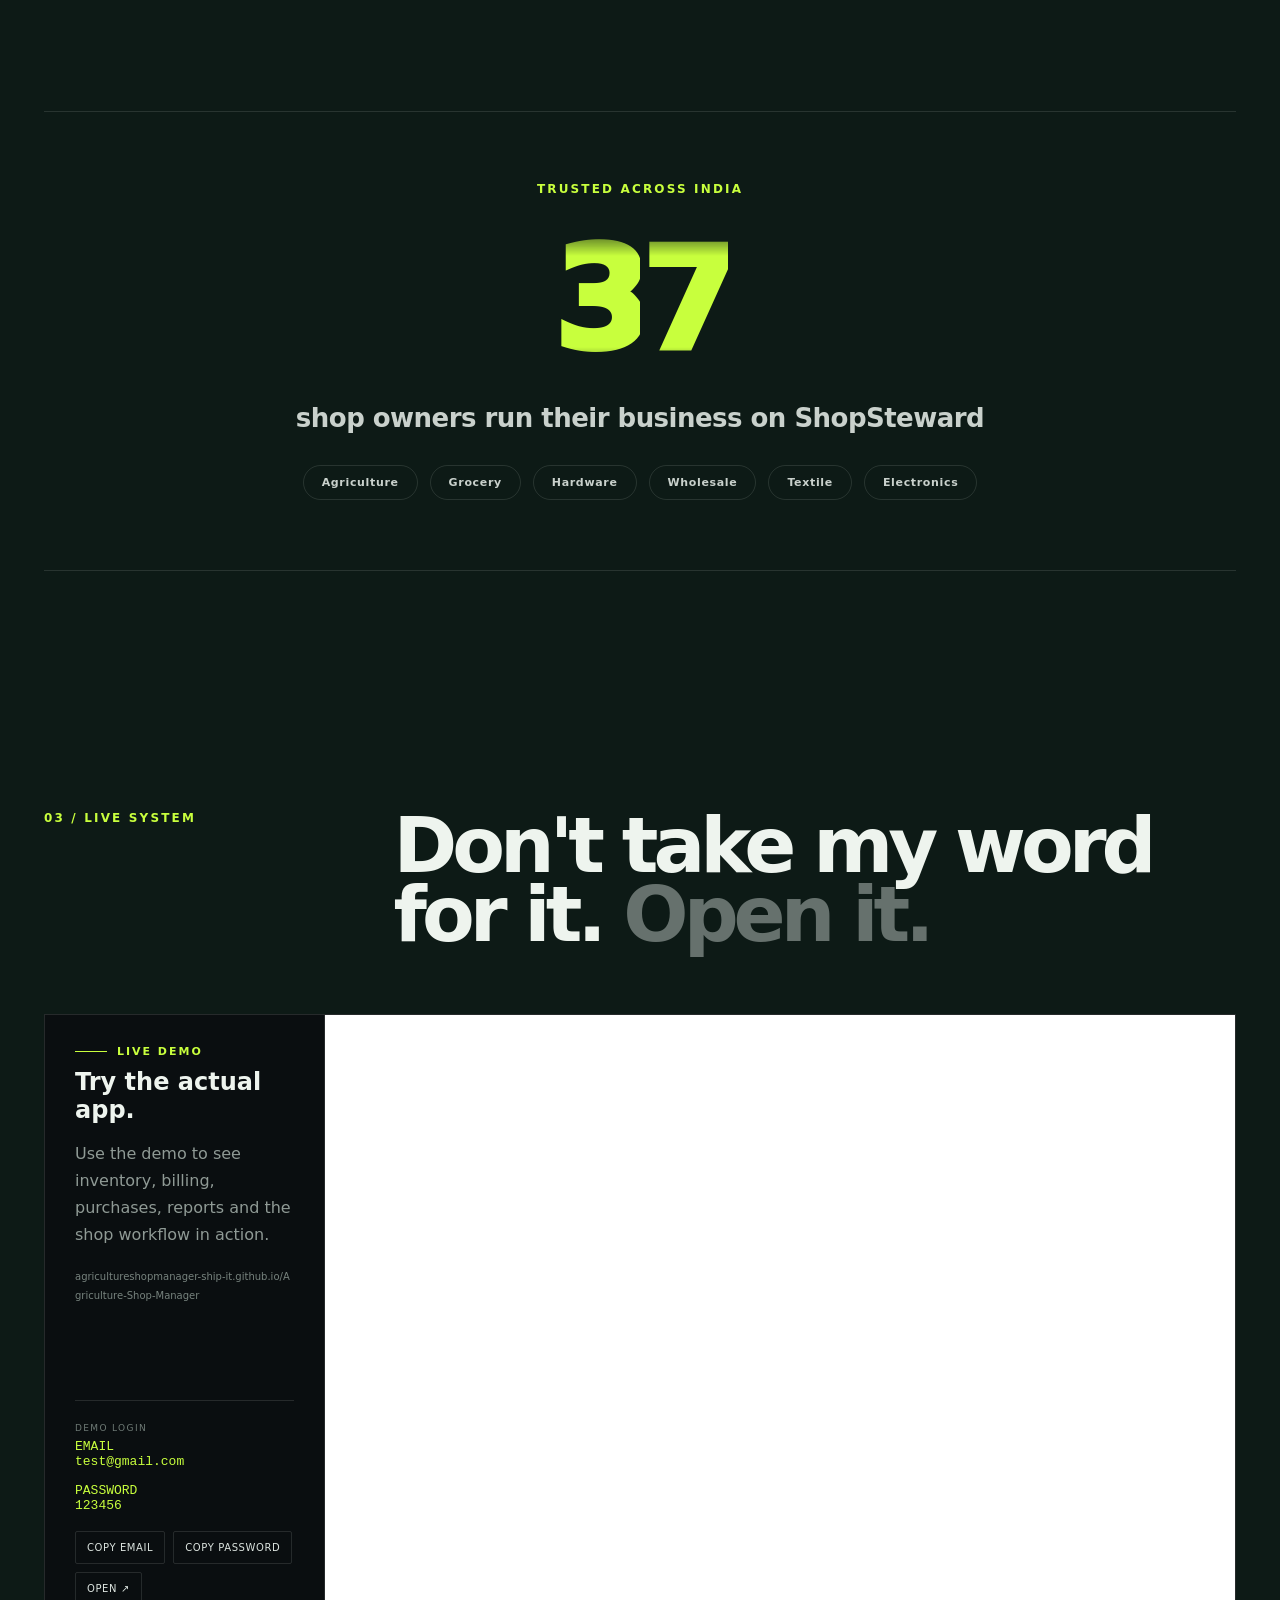
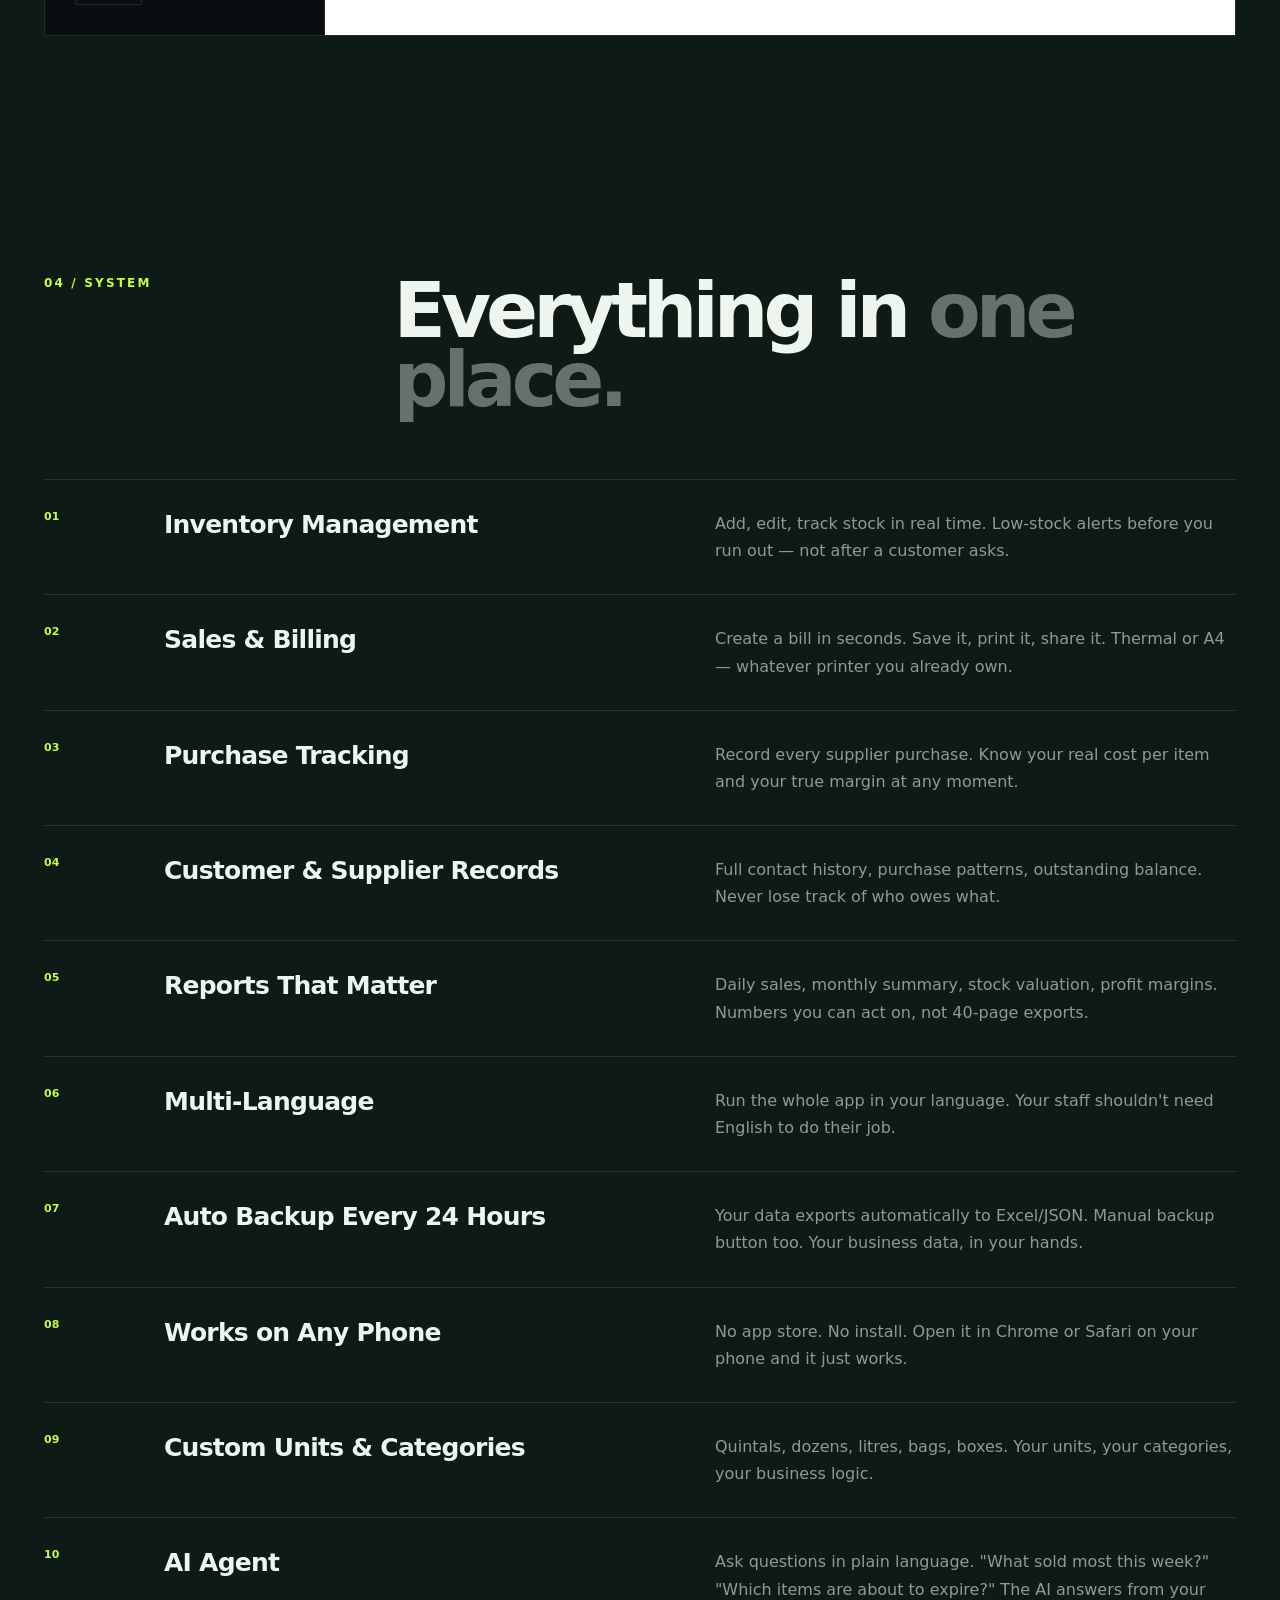
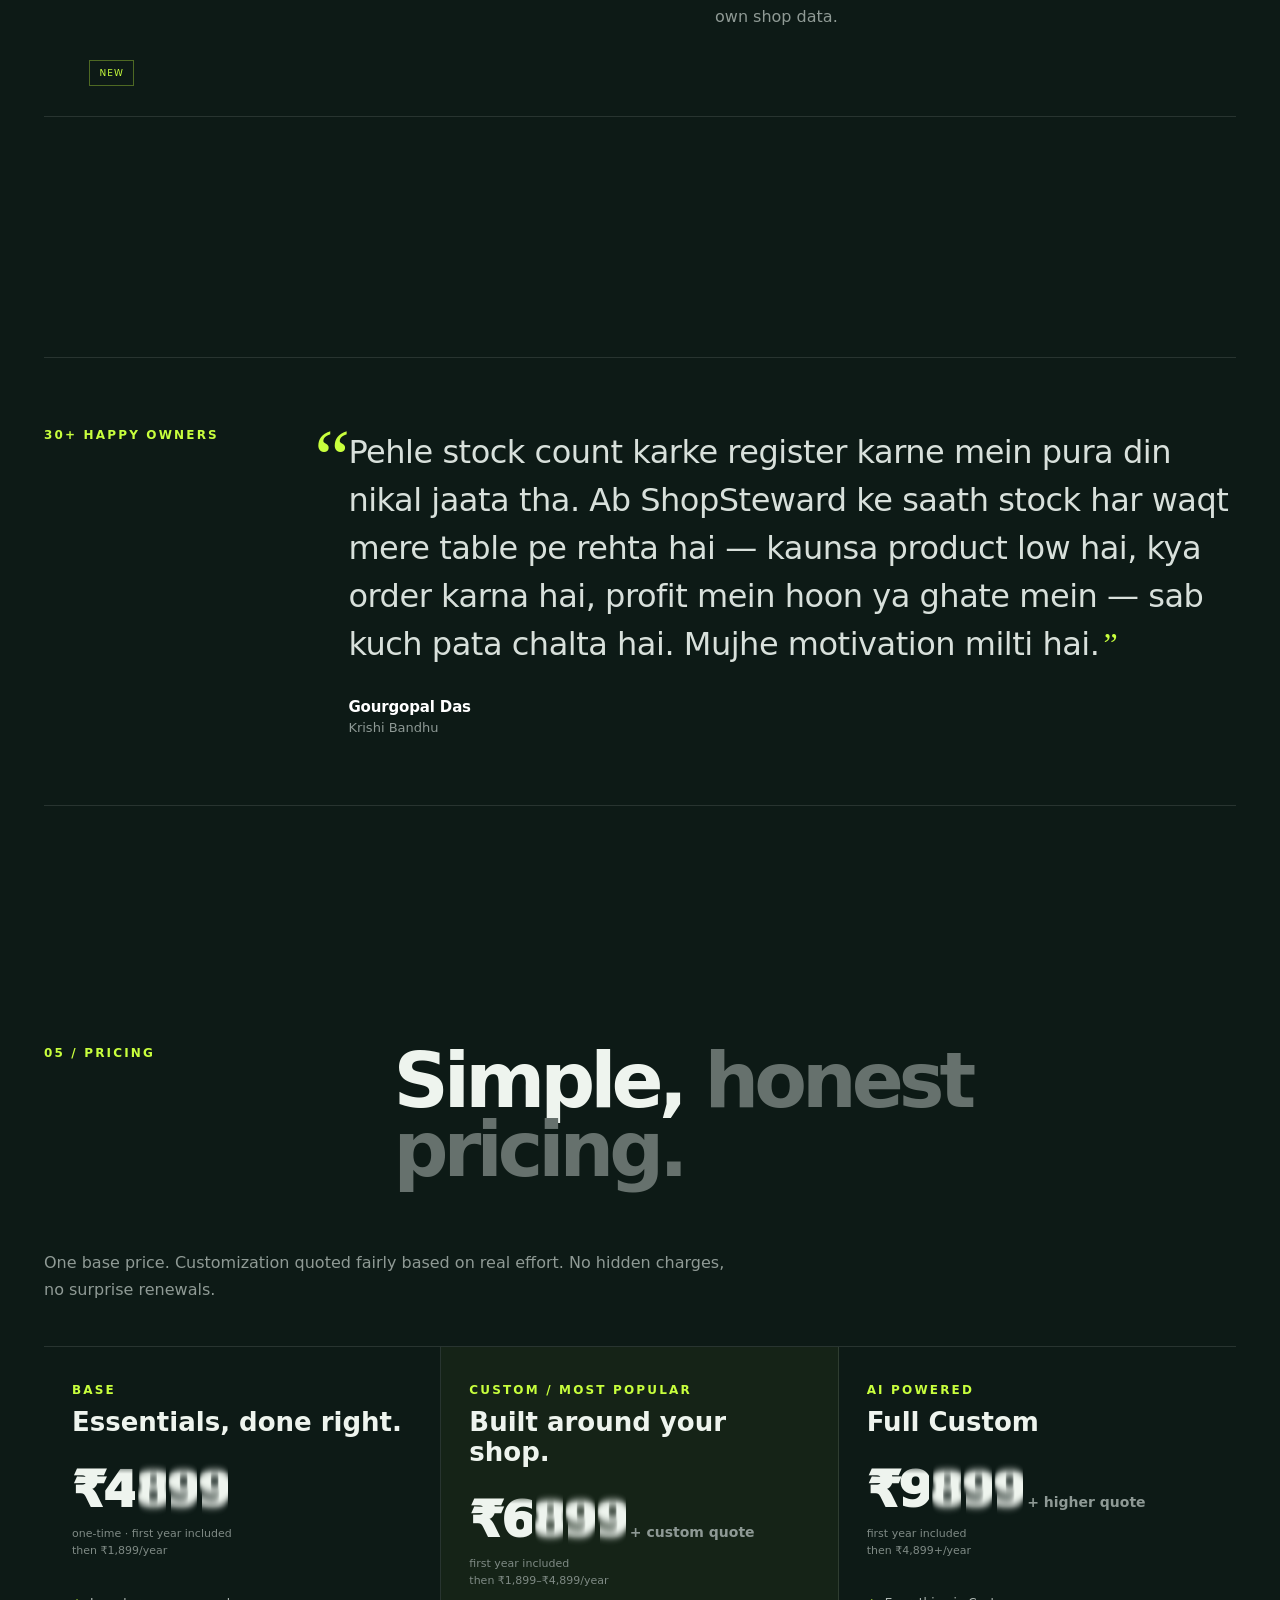
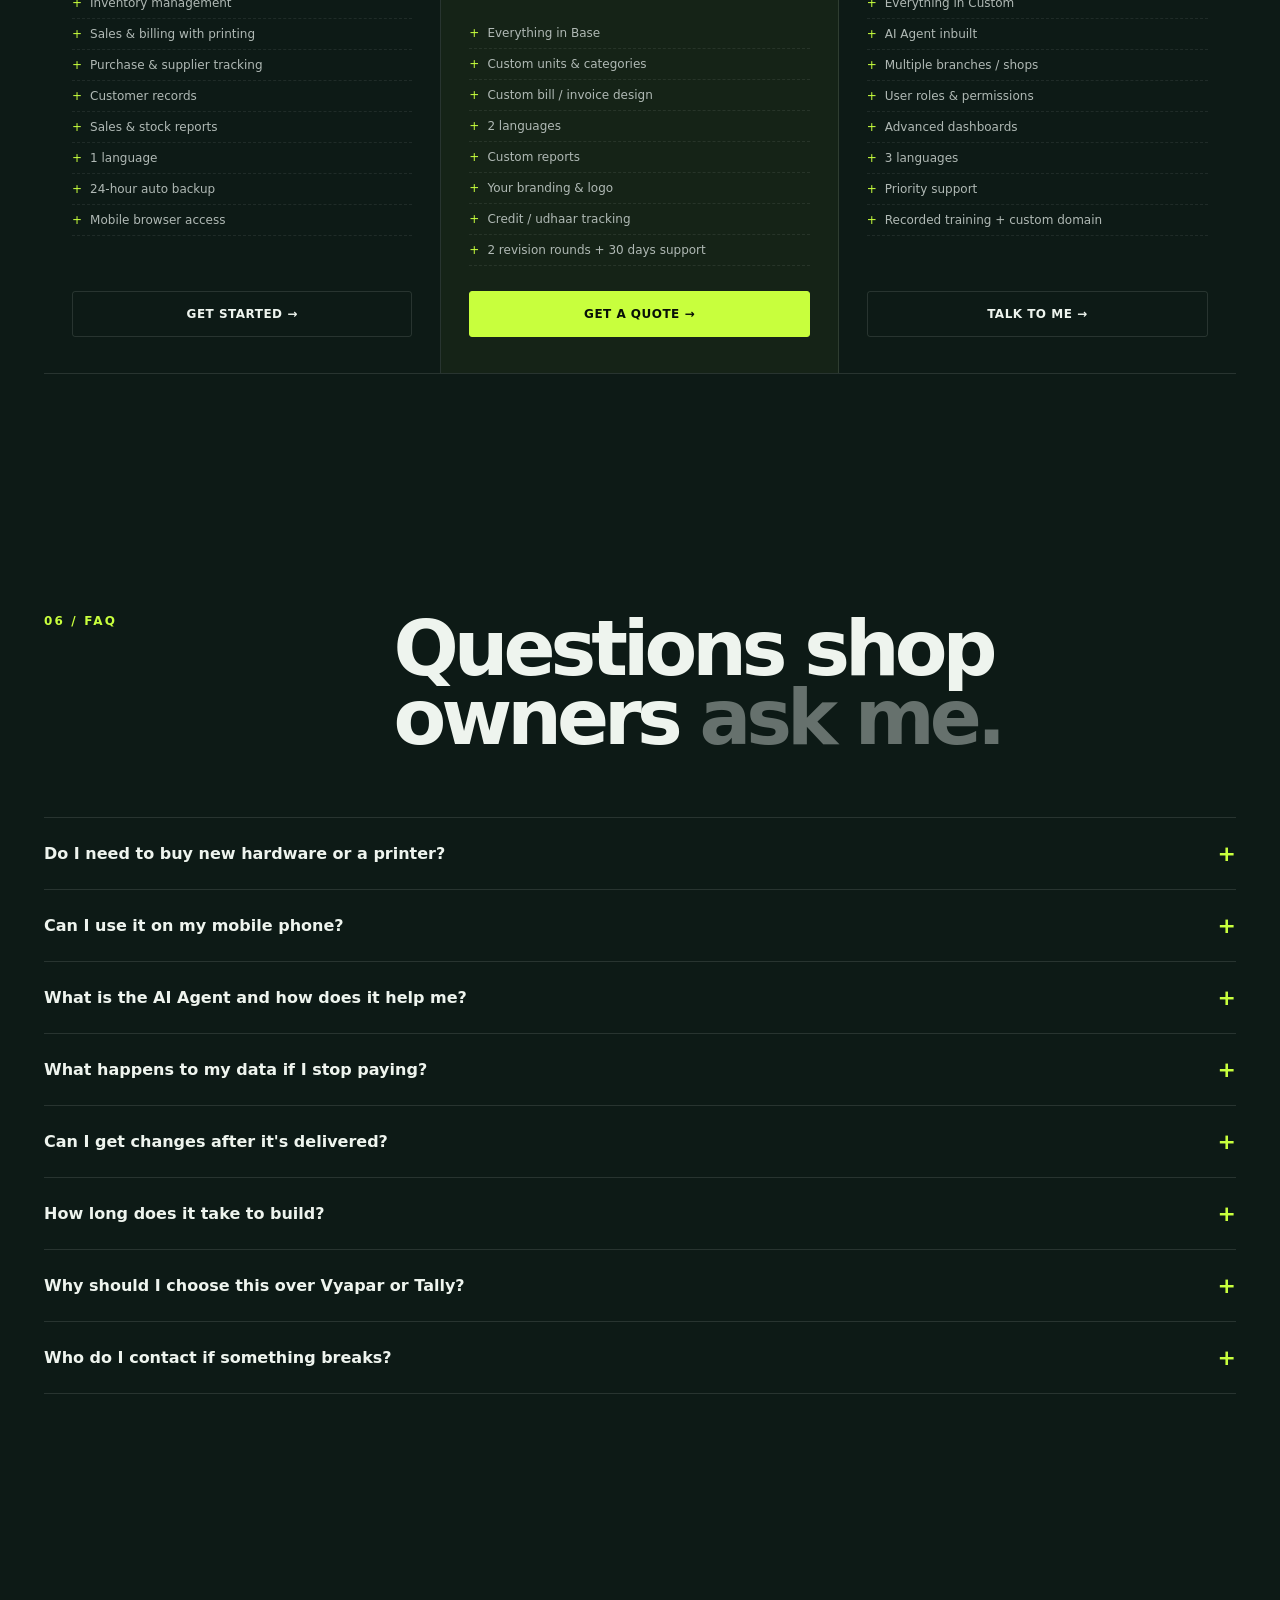
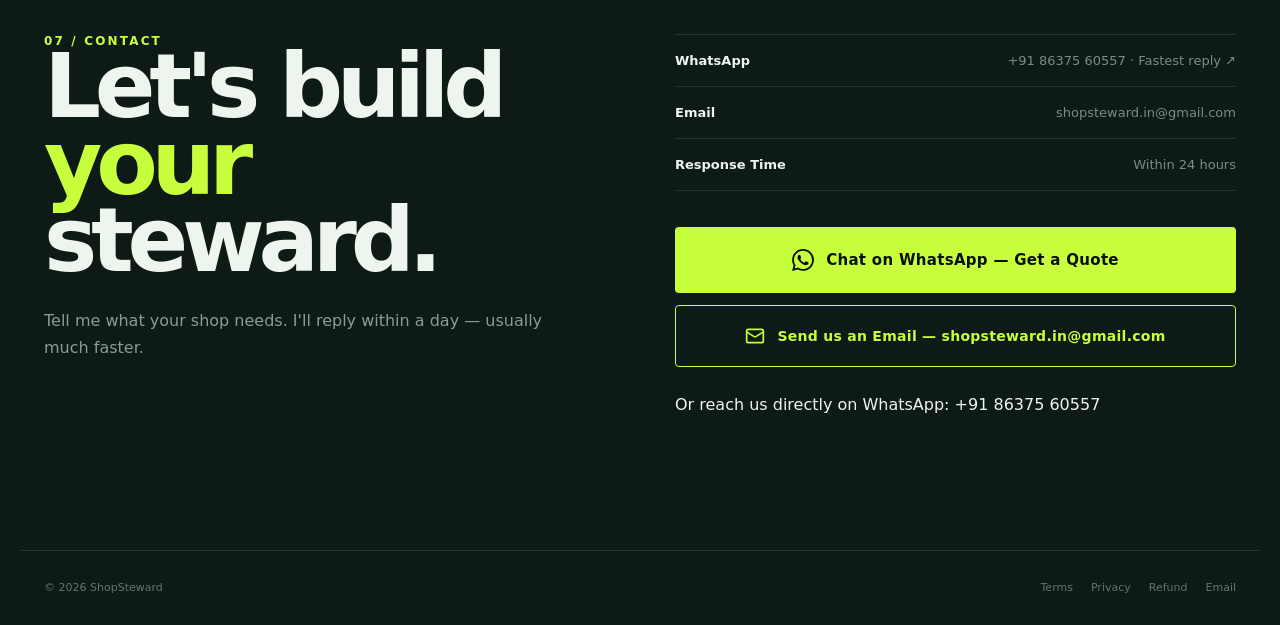
==== commit 46b8a68d: "Update index.html" ====
--- a/index.html
+++ b/index.html
@@ -40,21 +40,22 @@
 .menu{display:none;background:none;border:0;color:#fff;font-size:26px;z-index:21;padding:6px;line-height:1}
 
 /* --- FULL SCREEN HERO --- */
-.hero{min-height:calc(100svh - 78px);max-width:var(--max);margin:auto;padding:0;position:relative;display:flex;align-items:center;z-index:1;overflow:hidden}
+/* FIXED: Removed max-width so the hero spans the entire screen */
+.hero{min-height:calc(100svh - 78px);width:100%;margin:0;padding:0;position:relative;display:flex;align-items:center;justify-content:center;z-index:1;overflow:hidden}
 
 /* The Full-Screen Background Container */
 .hero-bg{position:absolute;inset:0;z-index:1}
 
-/* The Background Image - Now with a professional fade mask on ALL edges */
+/* The Background Image */
 .hero-img{
   width:100%;
   height:100%;
   object-fit:cover;
   object-position:right center;
   display:block;
-  /* This creates the professional fade on the top, bottom, and right edges */
-  -webkit-mask-image: linear-gradient(to bottom, transparent 0%, black 15%, black 85%, transparent 100%), linear-gradient(to right, black 60%, transparent 100%);
-  mask-image: linear-gradient(to bottom, transparent 0%, black 15%, black 85%, transparent 100%), linear-gradient(to right, black 60%, transparent 100%);
+  /* Fades the top, bottom, and right edges softly */
+  -webkit-mask-image: linear-gradient(to bottom, transparent 0%, black 15%, black 85%, transparent 100%), linear-gradient(to right, black 80%, transparent 100%);
+  mask-image: linear-gradient(to bottom, transparent 0%, black 15%, black 85%, transparent 100%), linear-gradient(to right, black 80%, transparent 100%);
 }
 
 /* Dark green gradient fading from left to right for text readability */
@@ -65,7 +66,7 @@
   z-index:2;
 }
 
-/* Hero Text Content - Sits on top of everything */
+/* Hero Text Content - Centered inside the full-width hero */
 .hero-content{
   position:relative;
   z-index:4;
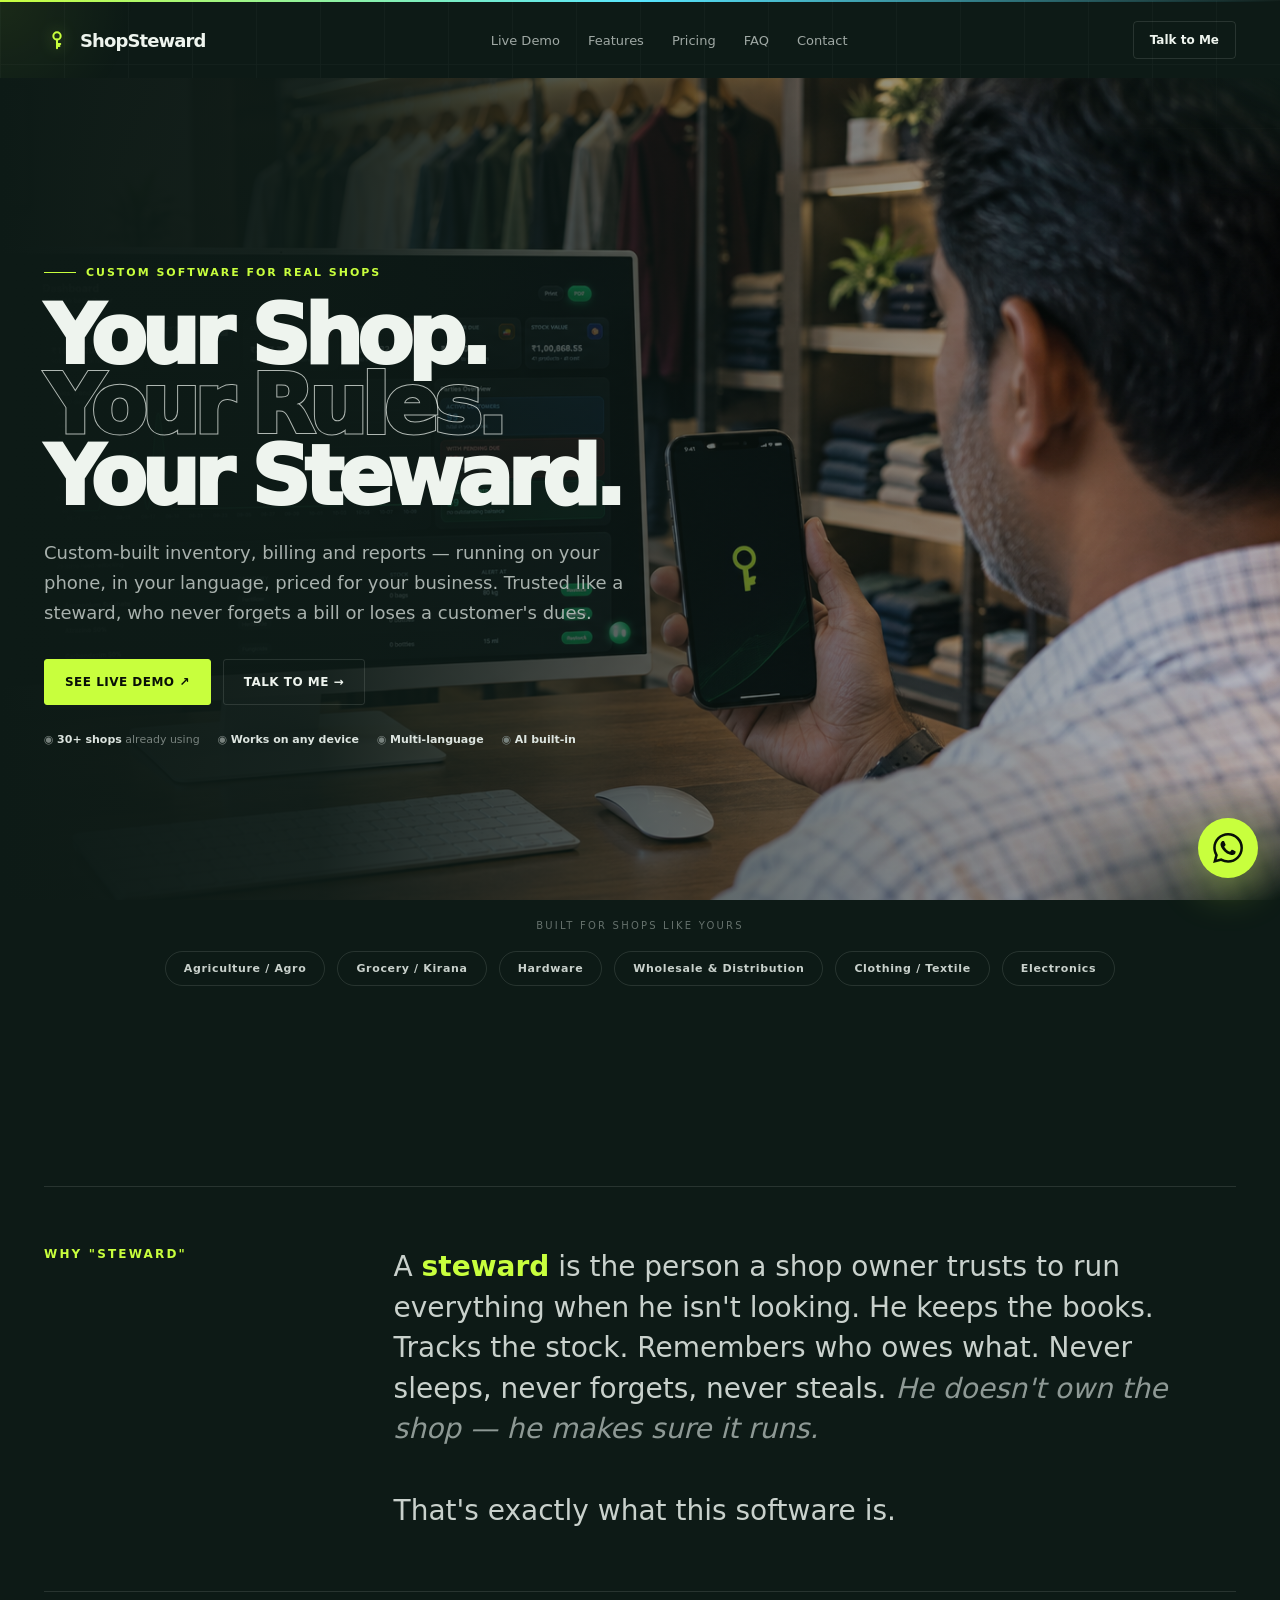
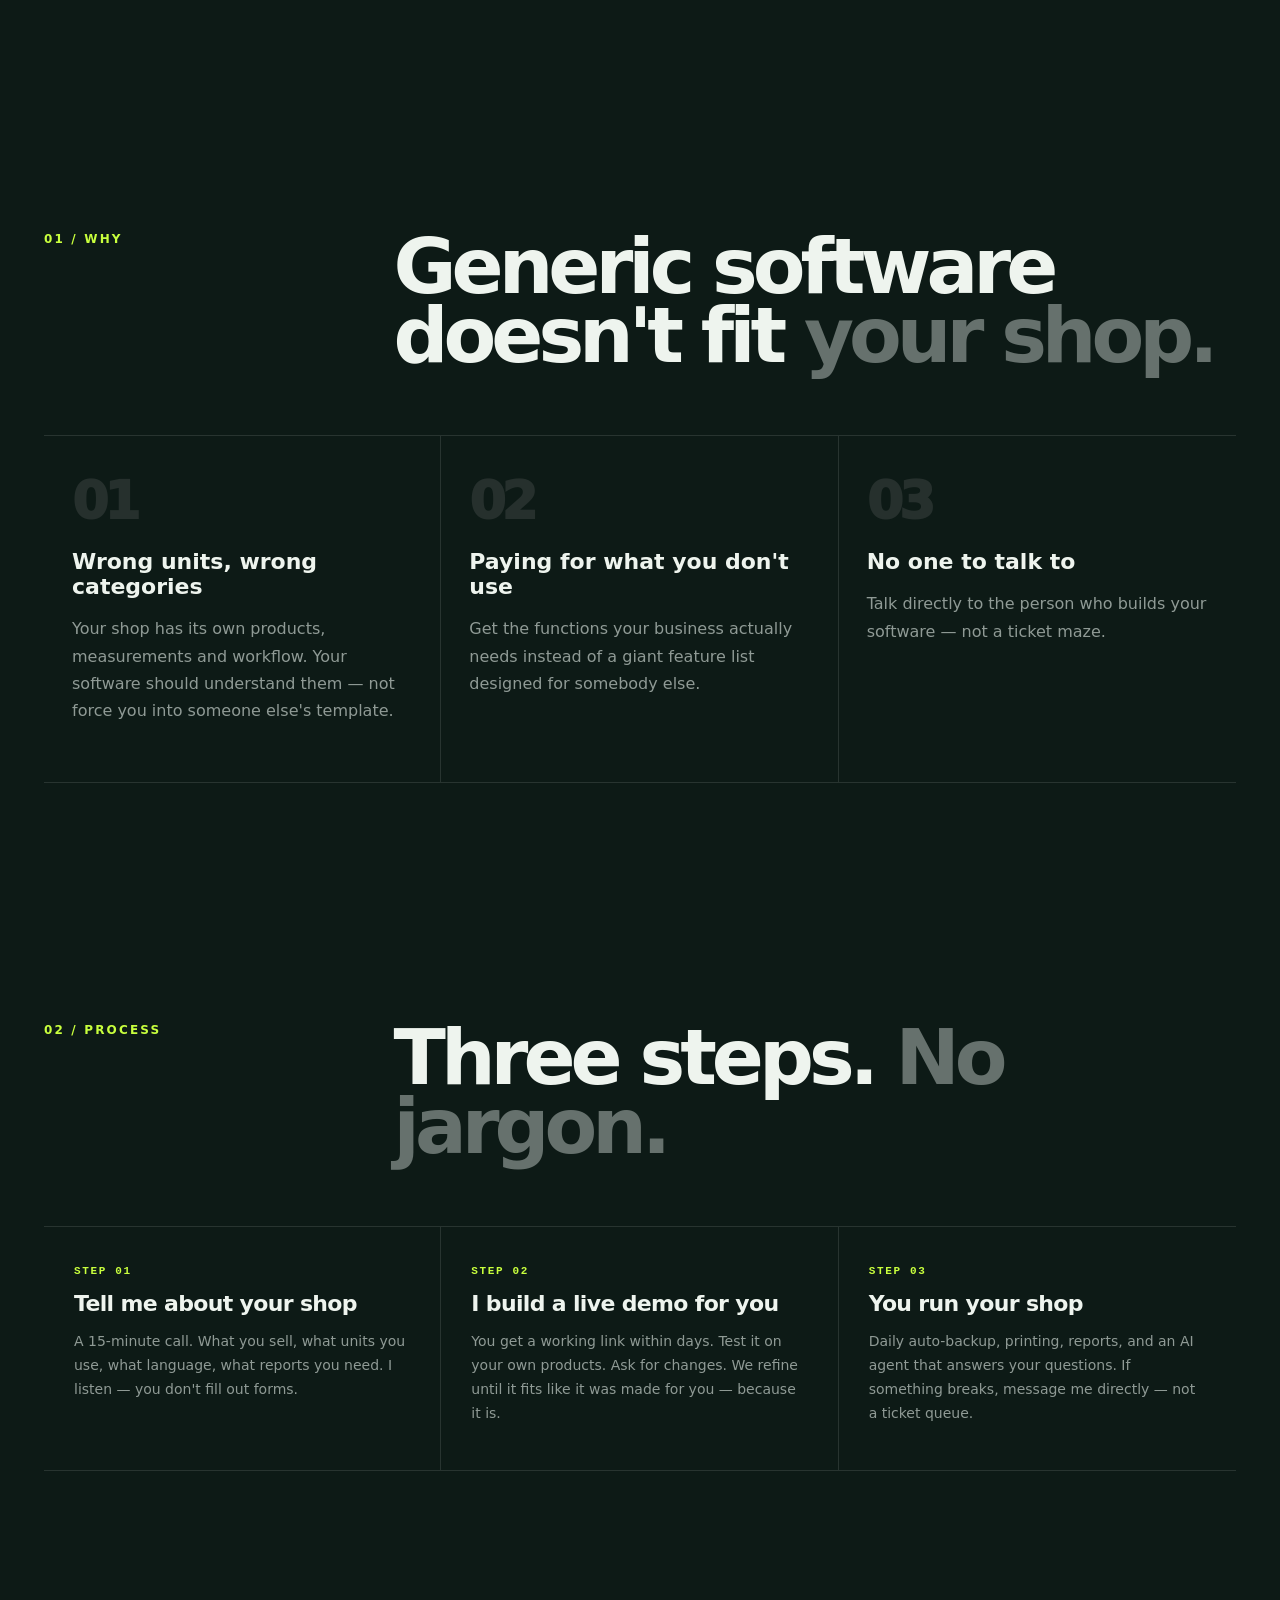
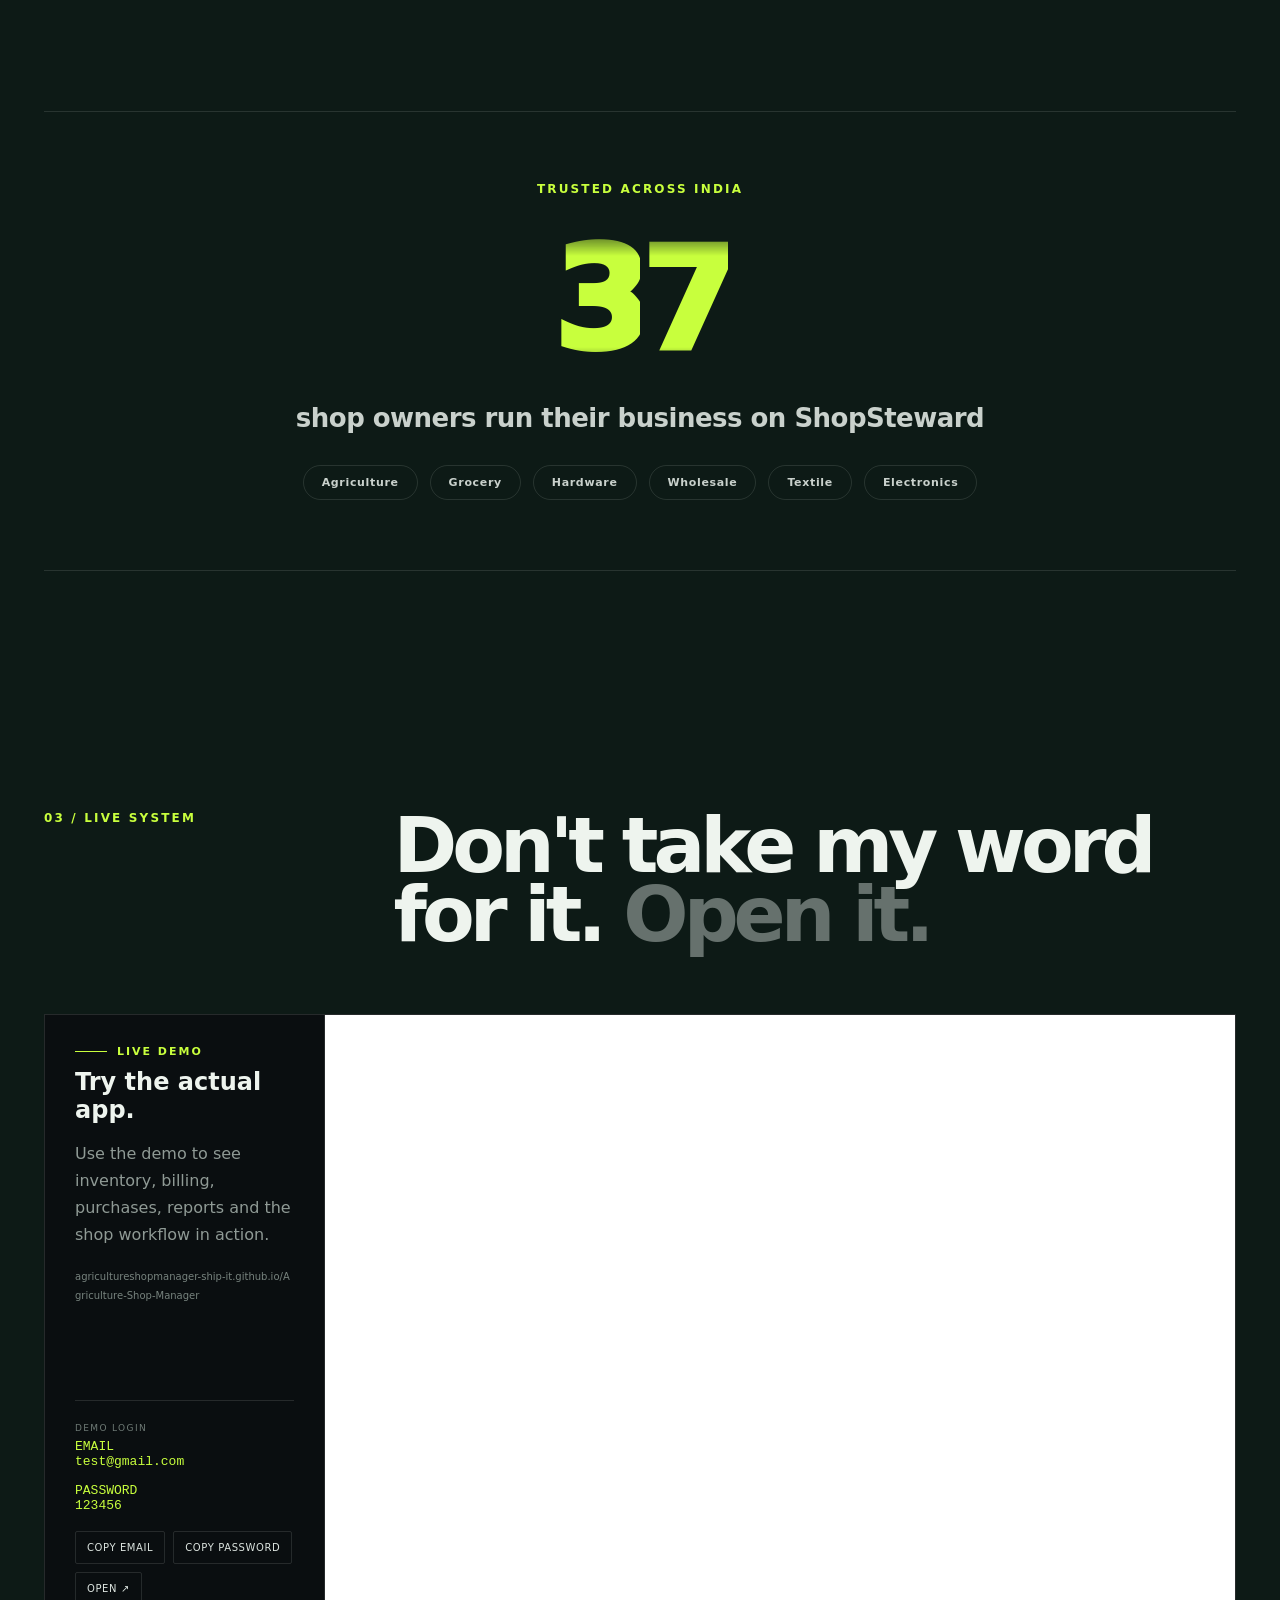
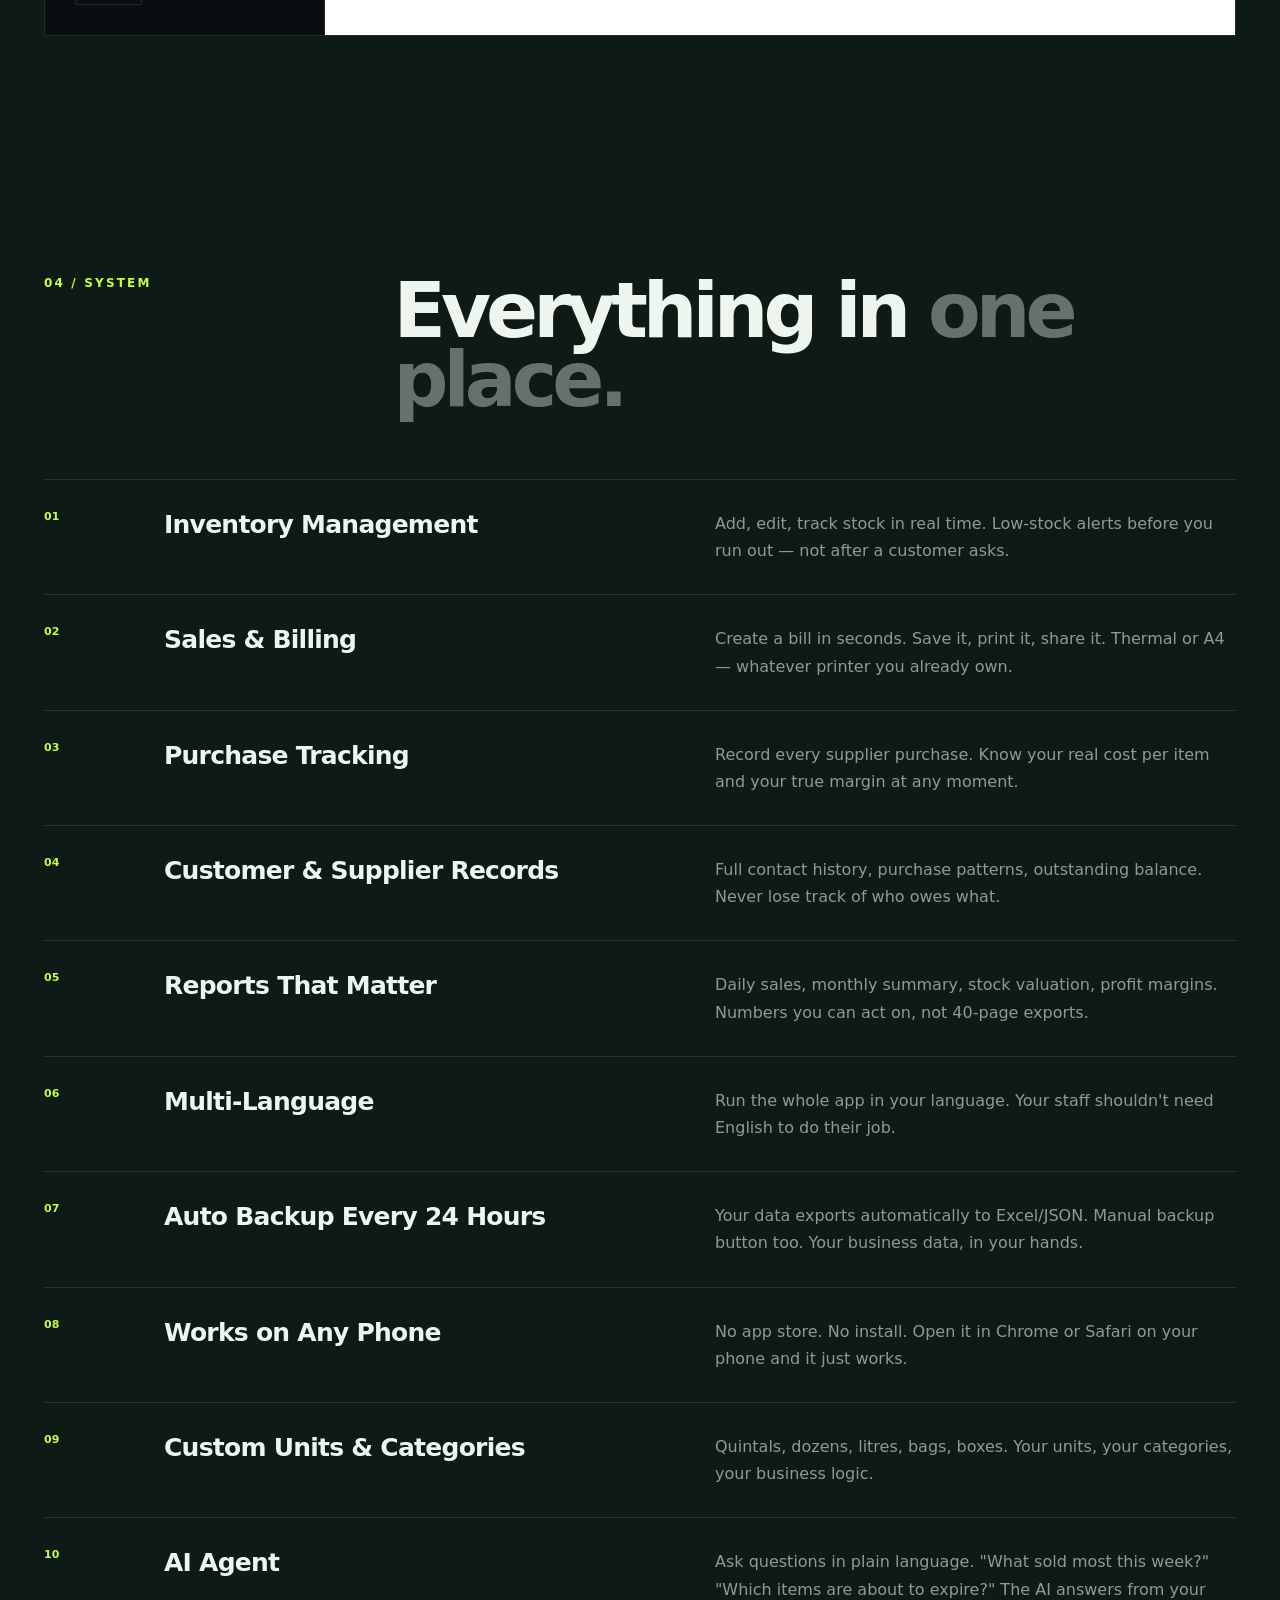
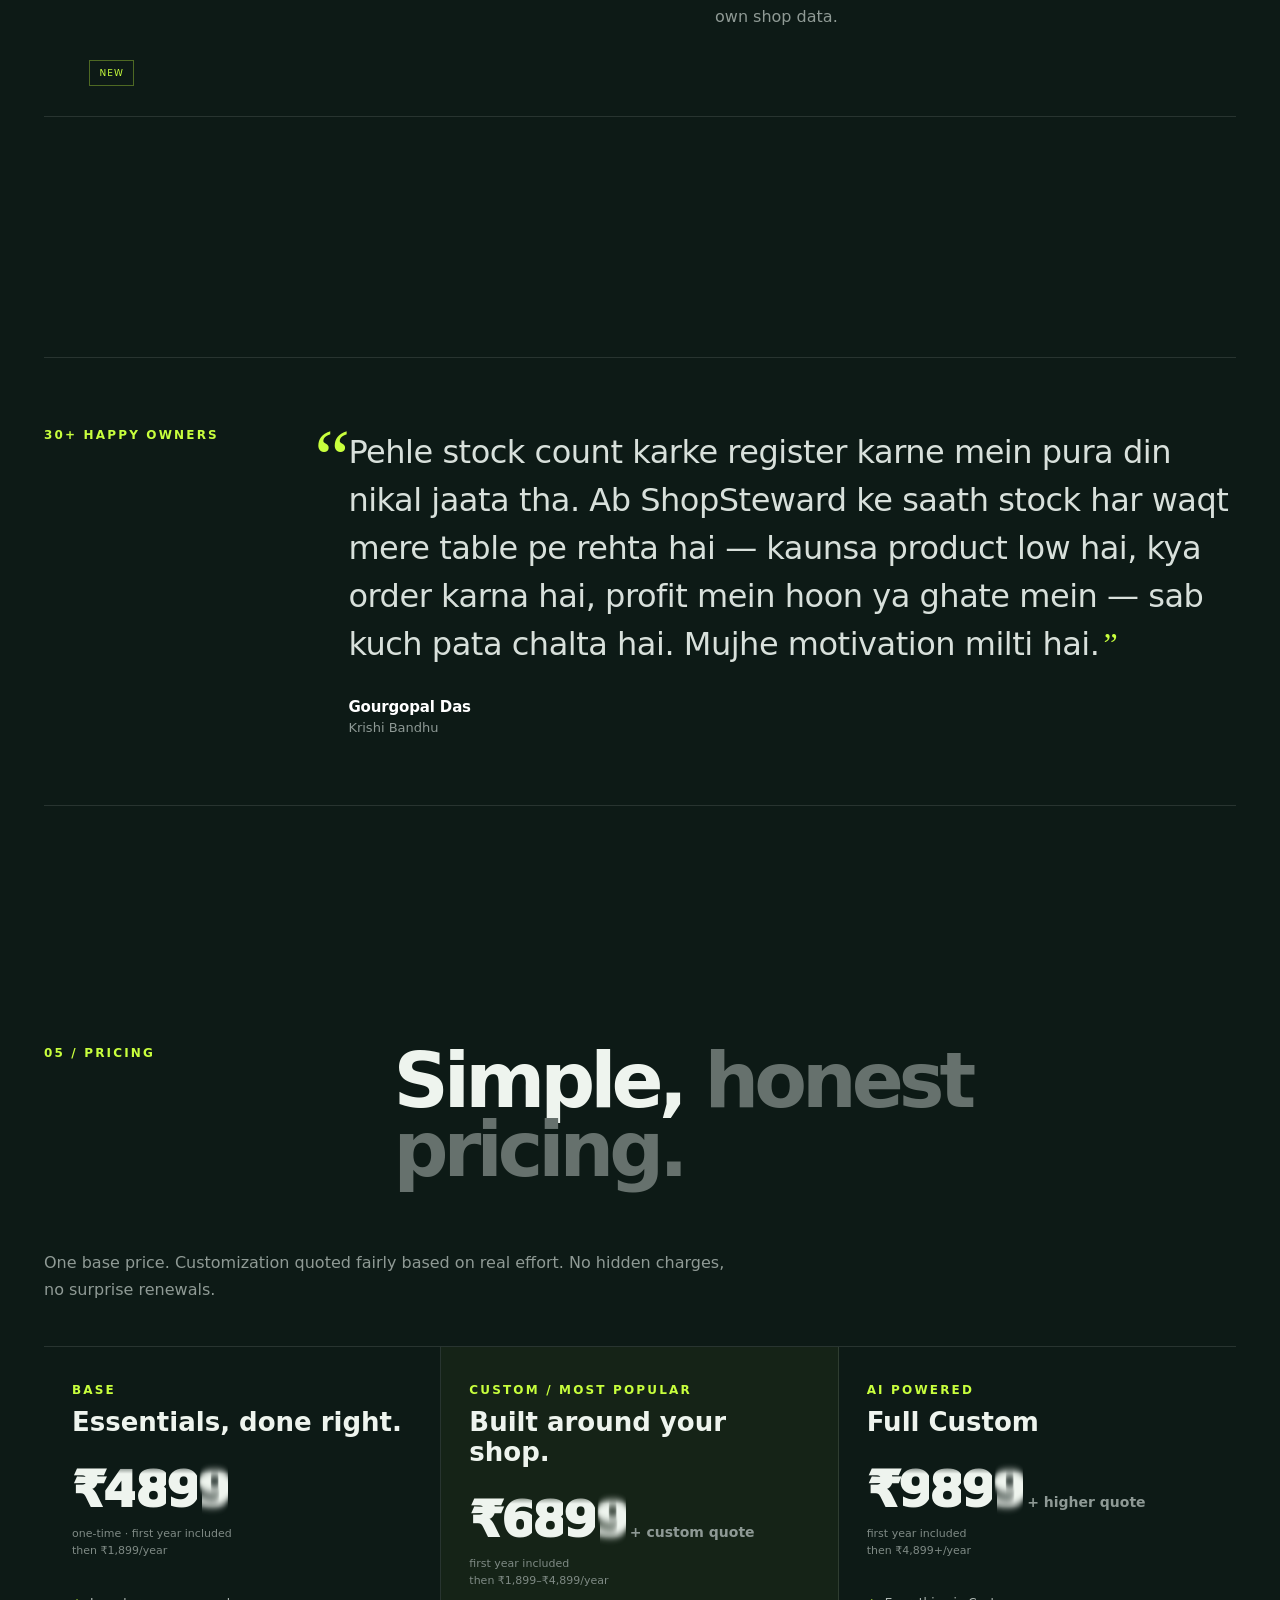
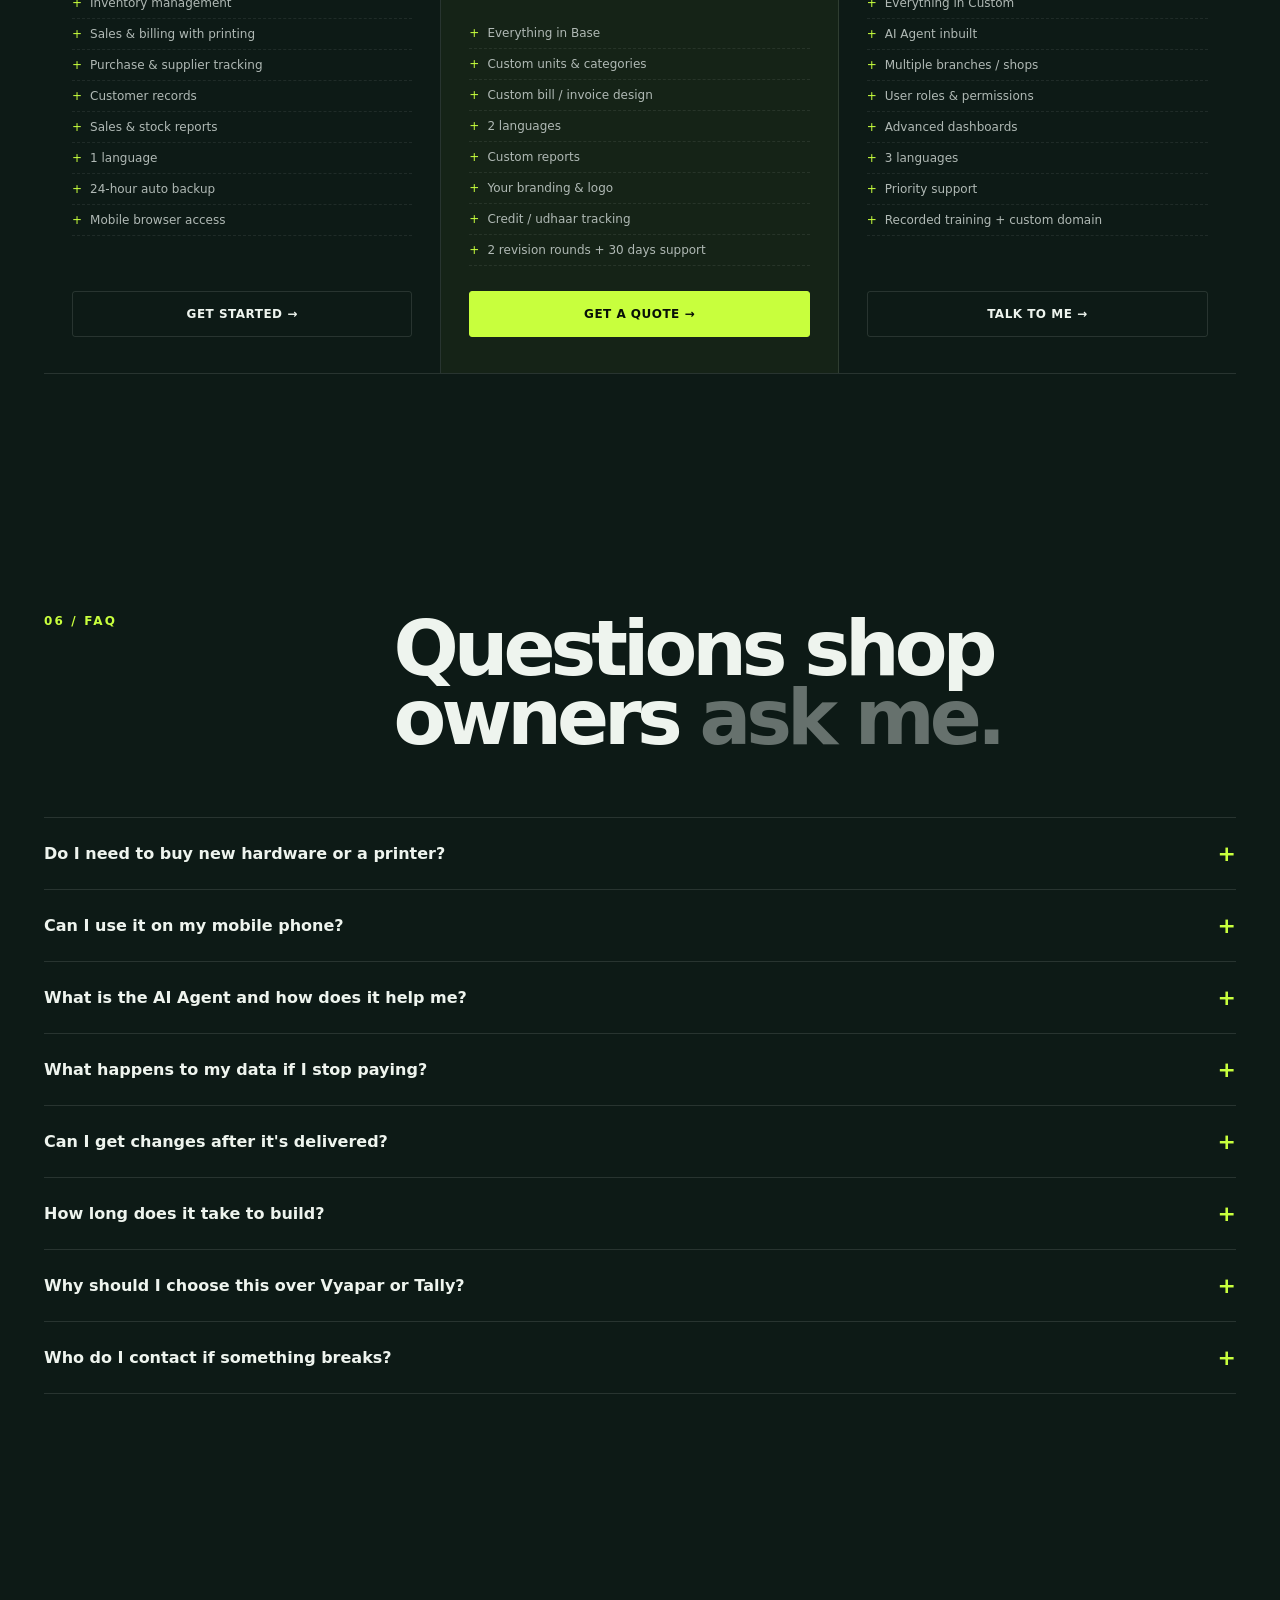
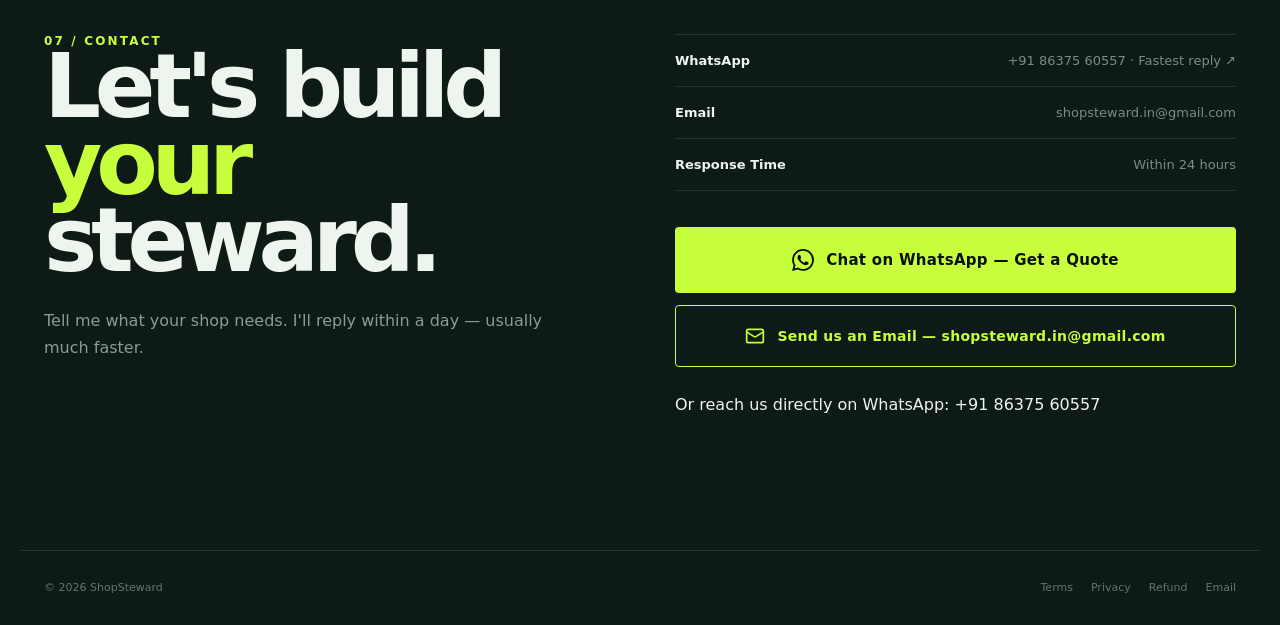
==== commit b8dd853f: "Update index.html" ====
--- a/index.html
+++ b/index.html
@@ -8,10 +8,8 @@
 <title>ShopSteward — The Trusted Software That Runs Your Shop</title>
 <meta name="google-site-verification" content="tlctf66Z0sftcKmpTnRzKo-ydNXcTUbIo1P96nw6tyM" />
 
-<!-- Favicon (inline SVG — works instantly) -->
 <link rel="icon" type="image/svg+xml" href="data:image/svg+xml,%3Csvg xmlns='http://www.w3.org/2000/svg' viewBox='0 0 64 64'%3E%3Crect width='64' height='64' fill='%230D1A16'/%3E%3Ccircle cx='32' cy='22' r='9' stroke='%23c8ff3d' stroke-width='5' fill='none'/%3E%3Cline x1='32' y1='31' x2='32' y2='52' stroke='%23c8ff3d' stroke-width='5' stroke-linecap='round'/%3E%3Cline x1='32' y1='42' x2='40' y2='42' stroke='%23c8ff3d' stroke-width='5' stroke-linecap='round'/%3E%3Cline x1='32' y1='47' x2='38' y2='47' stroke='%23c8ff3d' stroke-width='5' stroke-linecap='round'/%3E%3C/svg%3E">
 
-<!-- Open Graph / social preview -->
 <meta property="og:title" content="ShopSteward — The Trusted Software That Runs Your Shop">
 <meta property="og:description" content="Custom-built inventory, billing and reports. Runs on any phone. Built for your business.">
 <meta property="og:image" content="https://shopsteward.in/images/dashboard.png">
@@ -28,7 +26,6 @@
 body:before{content:"";position:fixed;inset:0;pointer-events:none;opacity:.035;background-image:linear-gradient(rgba(255,255,255,.8) 1px,transparent 1px),linear-gradient(90deg,rgba(255,255,255,.8) 1px,transparent 1px);background-size:64px 64px;-webkit-mask-image:linear-gradient(to bottom,#000,transparent 85%);mask-image:linear-gradient(to bottom,#000,transparent 85%);z-index:0}
 .topline{height:2px;background:linear-gradient(90deg,var(--acid),var(--cyan),transparent)}
 
-/* NAV with key logo */
 .nav{height:76px;display:flex;align-items:center;justify-content:space-between;max-width:var(--max);margin:auto;padding:0 24px;position:relative;z-index:20}
 .brand{font-weight:900;letter-spacing:-.05em;font-size:18px;z-index:21;display:flex;align-items:center;gap:10px}
 .brand-mark{flex-shrink:0;filter:drop-shadow(0 0 8px rgba(200,255,61,.35));transition:.3s}
@@ -39,46 +36,11 @@
 .navcta:hover{border-color:rgba(200,255,61,.6)}
 .menu{display:none;background:none;border:0;color:#fff;font-size:26px;z-index:21;padding:6px;line-height:1}
 
-/* --- FULL SCREEN HERO --- */
-/* FIXED: Removed max-width so the hero spans the entire screen */
 .hero{min-height:calc(100svh - 78px);width:100%;margin:0;padding:0;position:relative;display:flex;align-items:center;justify-content:center;z-index:1;overflow:hidden}
-
-/* The Full-Screen Background Container */
 .hero-bg{position:absolute;inset:0;z-index:1}
-
-/* The Background Image */
-.hero-img{
-  width:100%;
-  height:100%;
-  object-fit:cover;
-  object-position:right center;
-  display:block;
-  /* Fades the top, bottom, and right edges softly */
-  -webkit-mask-image: linear-gradient(to bottom, transparent 0%, black 15%, black 85%, transparent 100%), linear-gradient(to right, black 80%, transparent 100%);
-  mask-image: linear-gradient(to bottom, transparent 0%, black 15%, black 85%, transparent 100%), linear-gradient(to right, black 80%, transparent 100%);
-}
-
-/* Dark green gradient fading from left to right for text readability */
-.hero-overlay{
-  position:absolute;
-  inset:0;
-  background:linear-gradient(90deg, #0D1A16 0%, rgba(13,26,22,0.95) 25%, rgba(13,26,22,0.6) 55%, rgba(13,26,22,0.1) 100%);
-  z-index:2;
-}
-
-/* Hero Text Content - Centered inside the full-width hero */
-.hero-content{
-  position:relative;
-  z-index:4;
-  width:100%;
-  max-width:var(--max);
-  margin:auto;
-  padding:74px 24px 40px;
-  display:flex;
-  flex-direction:column;
-  justify-content:center;
-  pointer-events:auto;
-}
+.hero-img{width:100%;height:100%;object-fit:cover;object-position:right center;display:block;-webkit-mask-image:linear-gradient(to bottom,transparent 0%,black 15%,black 85%,transparent 100%),linear-gradient(to right,black 80%,transparent 100%);mask-image:linear-gradient(to bottom,transparent 0%,black 15%,black 85%,transparent 100%),linear-gradient(to right,black 80%,transparent 100%)}
+.hero-overlay{position:absolute;inset:0;background:linear-gradient(90deg,#0D1A16 0%,rgba(13,26,22,0.95) 25%,rgba(13,26,22,0.6) 55%,rgba(13,26,22,0.1) 100%);z-index:2}
+.hero-content{position:relative;z-index:4;width:100%;max-width:var(--max);margin:auto;padding:74px 24px 40px;display:flex;flex-direction:column;justify-content:center;pointer-events:auto}
 .eyebrow{display:flex;align-items:center;gap:10px;color:var(--acid);font-size:11px;font-weight:900;letter-spacing:.18em;text-transform:uppercase}
 .eyebrow:before{content:"";width:32px;height:1px;background:var(--acid)}
 h1{font-size:clamp(52px,6.4vw,96px);line-height:.86;letter-spacing:-.07em;margin:22px 0 26px;max-width:780px;font-weight:950}
@@ -136,14 +98,8 @@
 .mini{font-size:10px;padding:10px 11px;border:1px solid var(--line);background:transparent;color:#dce4df;border-radius:2px;font-family:inherit;letter-spacing:.06em}
 .mini:hover{border-color:var(--acid)}
 
-.carousel-wrap{display:none;position:relative}
-.carousel{display:flex;gap:14px;overflow-x:auto;overflow-y:hidden;scroll-snap-type:x mandatory;-webkit-overflow-scrolling:touch;padding:0 0 24px;scrollbar-width:none;touch-action:pan-x;overscroll-behavior-x:contain;scroll-behavior:smooth}
-.carousel::-webkit-scrollbar{display:none}
-.slide{flex:0 0 82%;scroll-snap-align:center;border-radius:14px;overflow:hidden;border:1px solid var(--line);background:#0a0e10;aspect-ratio:1080/1920;max-height:520px}
-.slide img{width:100%;height:100%;object-fit:cover;object-position:top}
-.dots{display:flex;justify-content:center;gap:8px;margin-top:4px}
-.dot{width:6px;height:6px;border-radius:50%;background:#3a4441;transition:.3s}
-.dot.on{background:var(--acid);width:22px;border-radius:100px}
+/* Removed carousel CSS, added mobile demo CTA */
+.mobile-demo-cta { display: none; }
 
 .features{border-top:1px solid var(--line)}
 .feature{display:grid;grid-template-columns:90px 1fr 1fr;gap:30px;padding:30px 0;border-bottom:1px solid var(--line);align-items:start}
@@ -226,14 +182,11 @@
   .navlinks a:last-child{border-bottom:0}
   .navcta{display:none}
   .menu{display:block}
-  
-  /* Mobile Hero Adjustments - Hide background image entirely */
   .hero{display:block;min-height:auto;padding:50px 18px 20px}
   .hero-bg{display:none} 
   .hero-content{padding:0}
   .hero h1{font-size:clamp(48px,13vw,72px);margin-bottom:22px}
   .lead{font-size:15px}
-  
   .section{padding:70px 18px}
   .section-head{grid-template-columns:1fr;gap:16px;margin-bottom:36px}
   .section h2{font-size:44px}
@@ -245,7 +198,19 @@
   .demo-wrap{grid-template-columns:1fr;min-height:auto}
   .demo-info{border-right:0;border-bottom:1px solid var(--line);padding:26px 20px}
   .demo-screen{display:none}
-  .carousel-wrap{display:block;padding:24px 0 6px}
+  
+  /* Mobile Demo CTA */
+  .mobile-demo-cta {
+    display: block;
+    padding: 20px;
+    text-align: center;
+  }
+  .mobile-demo-cta .btn {
+    width: 100%;
+    justify-content: center;
+    padding: 16px;
+  }
+  
   .feature{grid-template-columns:42px 1fr;gap:12px}
   .feature p{grid-column:2}
   .feature .tag{grid-column:2;justify-self:start}
@@ -264,20 +229,17 @@
   .section h2{font-size:38px}
   .price .amt{font-size:44px}
   .contact h2{font-size:42px}
-  .slide{flex:0 0 88%}
 }
 @media(prefers-reduced-motion:reduce){
   html{scroll-behavior:auto}
   .reveal{opacity:1;transform:none;transition:none}
   .wa-float{animation:none}
 }
-/* --- Spinning Counter (t-reel) --- */
 .t-reel{display:inline-flex;align-items:center;font-variant-numeric:tabular-nums;vertical-align:bottom}
 .t-reel-col{position:relative;overflow:hidden;-webkit-mask-image:linear-gradient(to bottom,transparent 0%,#000 22%,#000 78%,transparent 100%);mask-image:linear-gradient(to bottom,transparent 0%,#000 22%,#000 78%,transparent 100%)}
 .t-reel-strip{display:flex;flex-direction:column;will-change:transform,filter}
 .t-reel-digit{display:flex;align-items:center;justify-content:center}
 @media (prefers-reduced-motion: reduce) {.t-reel-strip{transition:none !important;filter:none !important}}
-/* --- DESKTOP OPTIMIZATION (Large Screens) --- */
 @media (min-width: 1440px) {
   :root {--max: 1440px;}
   .hero-content{padding:100px 24px 60px;}
@@ -335,13 +297,10 @@
 <main id="top">
 
 <section class="hero">
-  <!-- Full Screen Background -->
   <div class="hero-bg">
     <img src="images/shop-owner.png" alt="Shop Owner using ShopSteward" class="hero-img" loading="lazy">
     <div class="hero-overlay"></div>
   </div>
-
-  <!-- Hero Text Content -->
   <div class="hero-content reveal">
     <div class="eyebrow">CUSTOM SOFTWARE FOR REAL SHOPS</div>
     <h1>Your Shop.<span>Your Rules.</span>Your Steward.</h1>
@@ -441,14 +400,9 @@
     <div class="demo-screen">
       <iframe loading="lazy" src="https://agricultureshopmanager-ship-it.github.io/AI-added-Agri-Web/" title="Live demo"></iframe>
     </div>
-    <div class="carousel-wrap">
-      <div class="carousel" id="carousel">
-        <div class="slide"><img src="images/dashboard.png" alt="Dashboard" loading="lazy"></div>
-        <div class="slide"><img src="images/products.png" alt="Products & inventory" loading="lazy"></div>
-        <div class="slide"><img src="images/invoice.png" alt="New invoice" loading="lazy"></div>
-        <div class="slide"><img src="images/reports.png" alt="Reports" loading="lazy"></div>
-      </div>
-      <div class="dots" id="dots"></div>
+    <!-- Mobile-only CTA to open the live demo in a new tab -->
+    <div class="mobile-demo-cta">
+      <a class="btn primary" href="https://agricultureshopmanager-ship-it.github.io/AI-added-Agri-Web/" target="_blank" rel="noopener">OPEN LIVE DEMO ↗</a>
     </div>
   </div>
 </section>
@@ -628,19 +582,6 @@
   const v = document.getElementById(id).textContent;
   try { await navigator.clipboard.writeText(v); const old = btn.textContent; btn.textContent = 'COPIED ✓'; setTimeout(() => btn.textContent = old, 1200); } catch (e) {}
 }
-(function(){
-  const c = document.getElementById('carousel'); const dotsEl = document.getElementById('dots');
-  if (!c || !dotsEl) return;
-  const slides = c.querySelectorAll('.slide');
-  slides.forEach((_, i) => {
-    const d = document.createElement('span'); d.className = 'dot' + (i === 0 ? ' on' : '');
-    d.onclick = () => c.scrollTo({ left: c.clientWidth * i, behavior: 'smooth' }); dotsEl.appendChild(d);
-  });
-  c.addEventListener('scroll', () => {
-    const idx = Math.round(c.scrollLeft / c.clientWidth);
-    dotsEl.querySelectorAll('.dot').forEach((d, i) => d.classList.toggle('on', i === idx));
-  });
-})();
 document.querySelectorAll('#navLinks a').forEach(a => a.addEventListener('click', () => { document.getElementById('navLinks').classList.remove('show'); }));
 
 function initSpinners() {
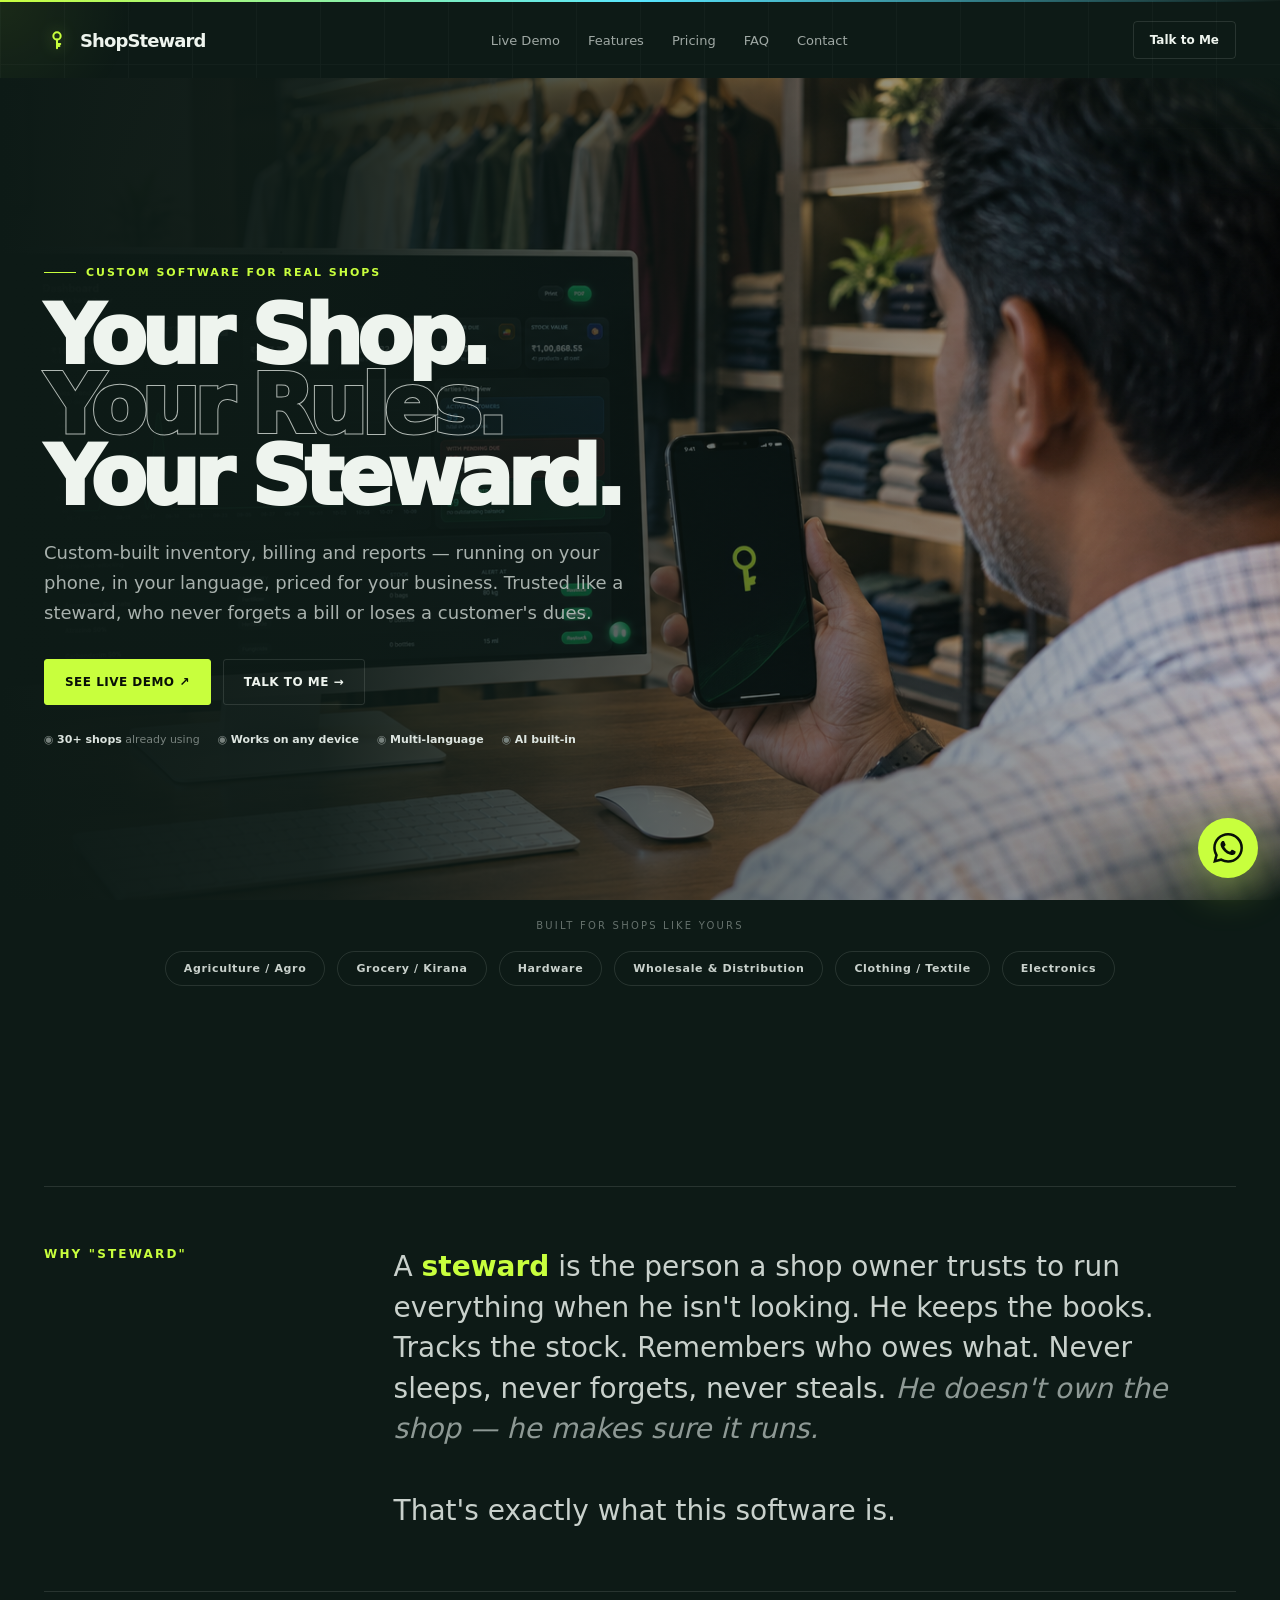
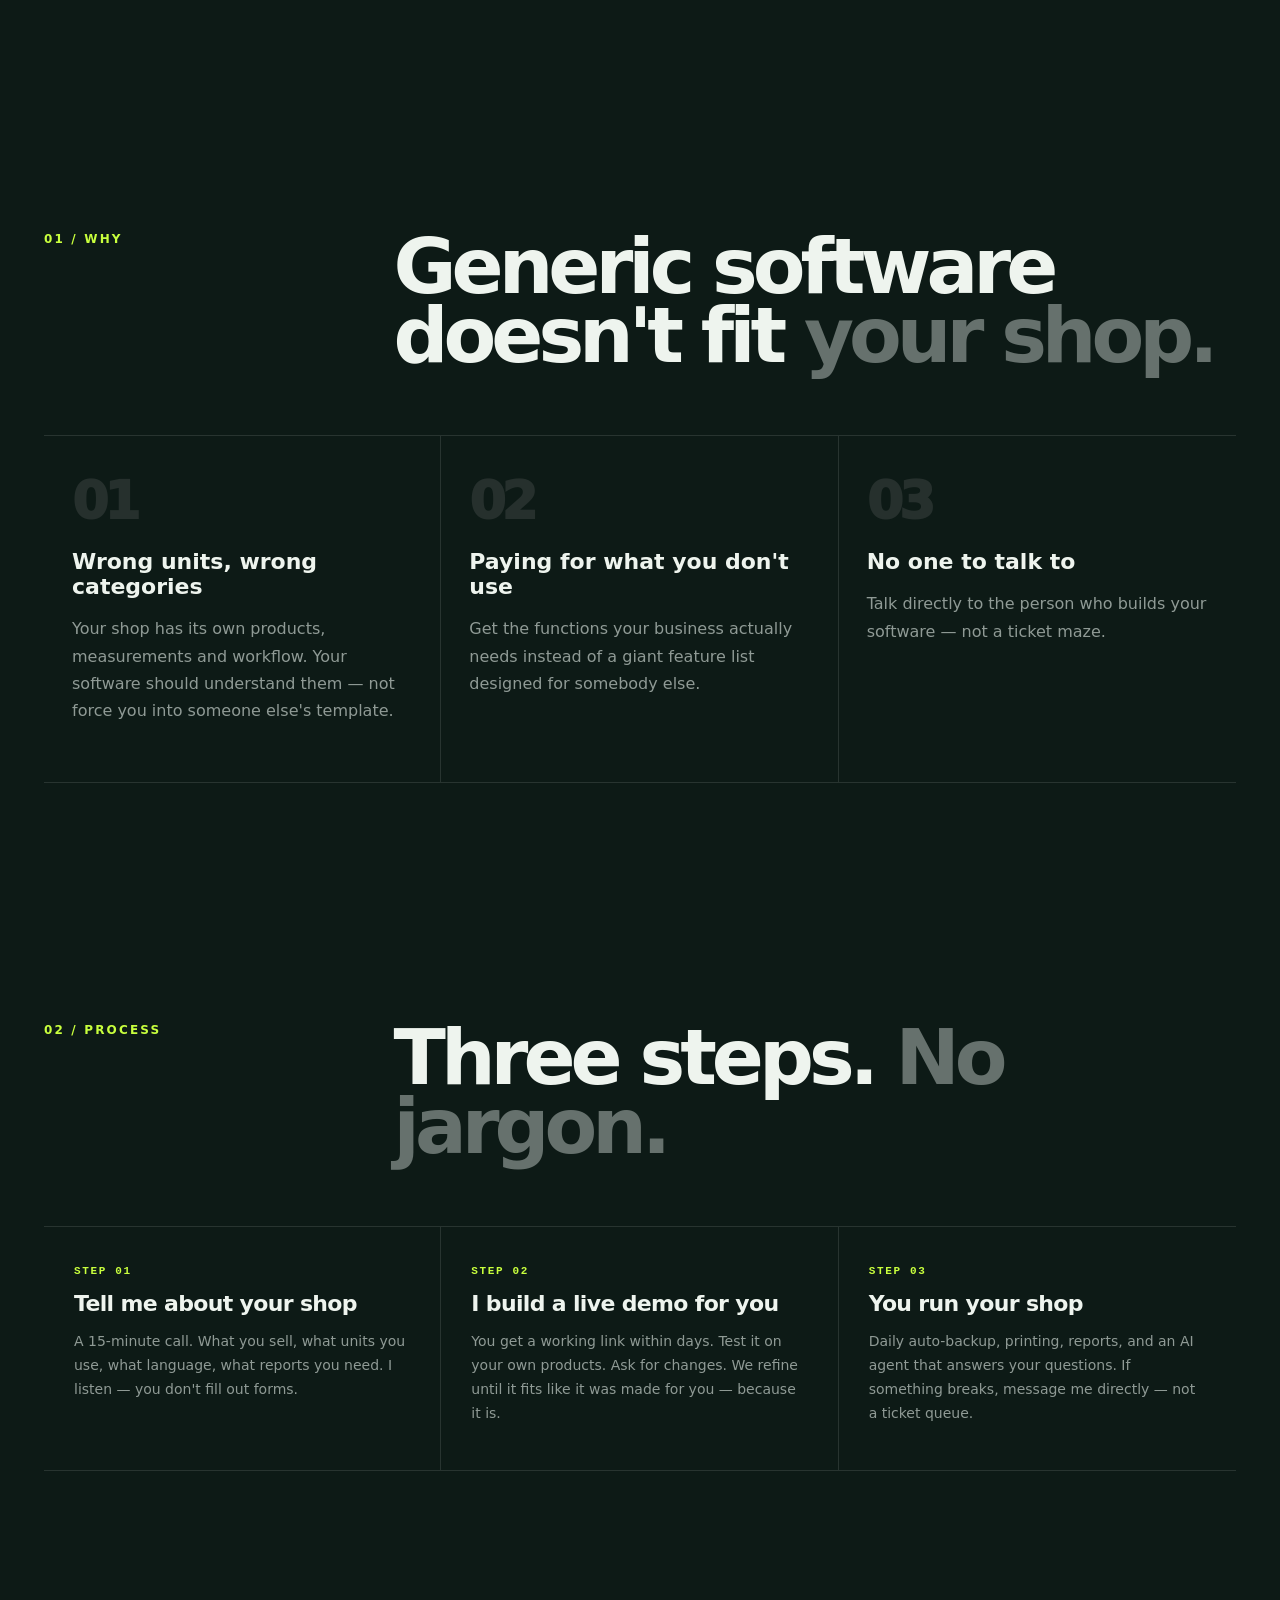
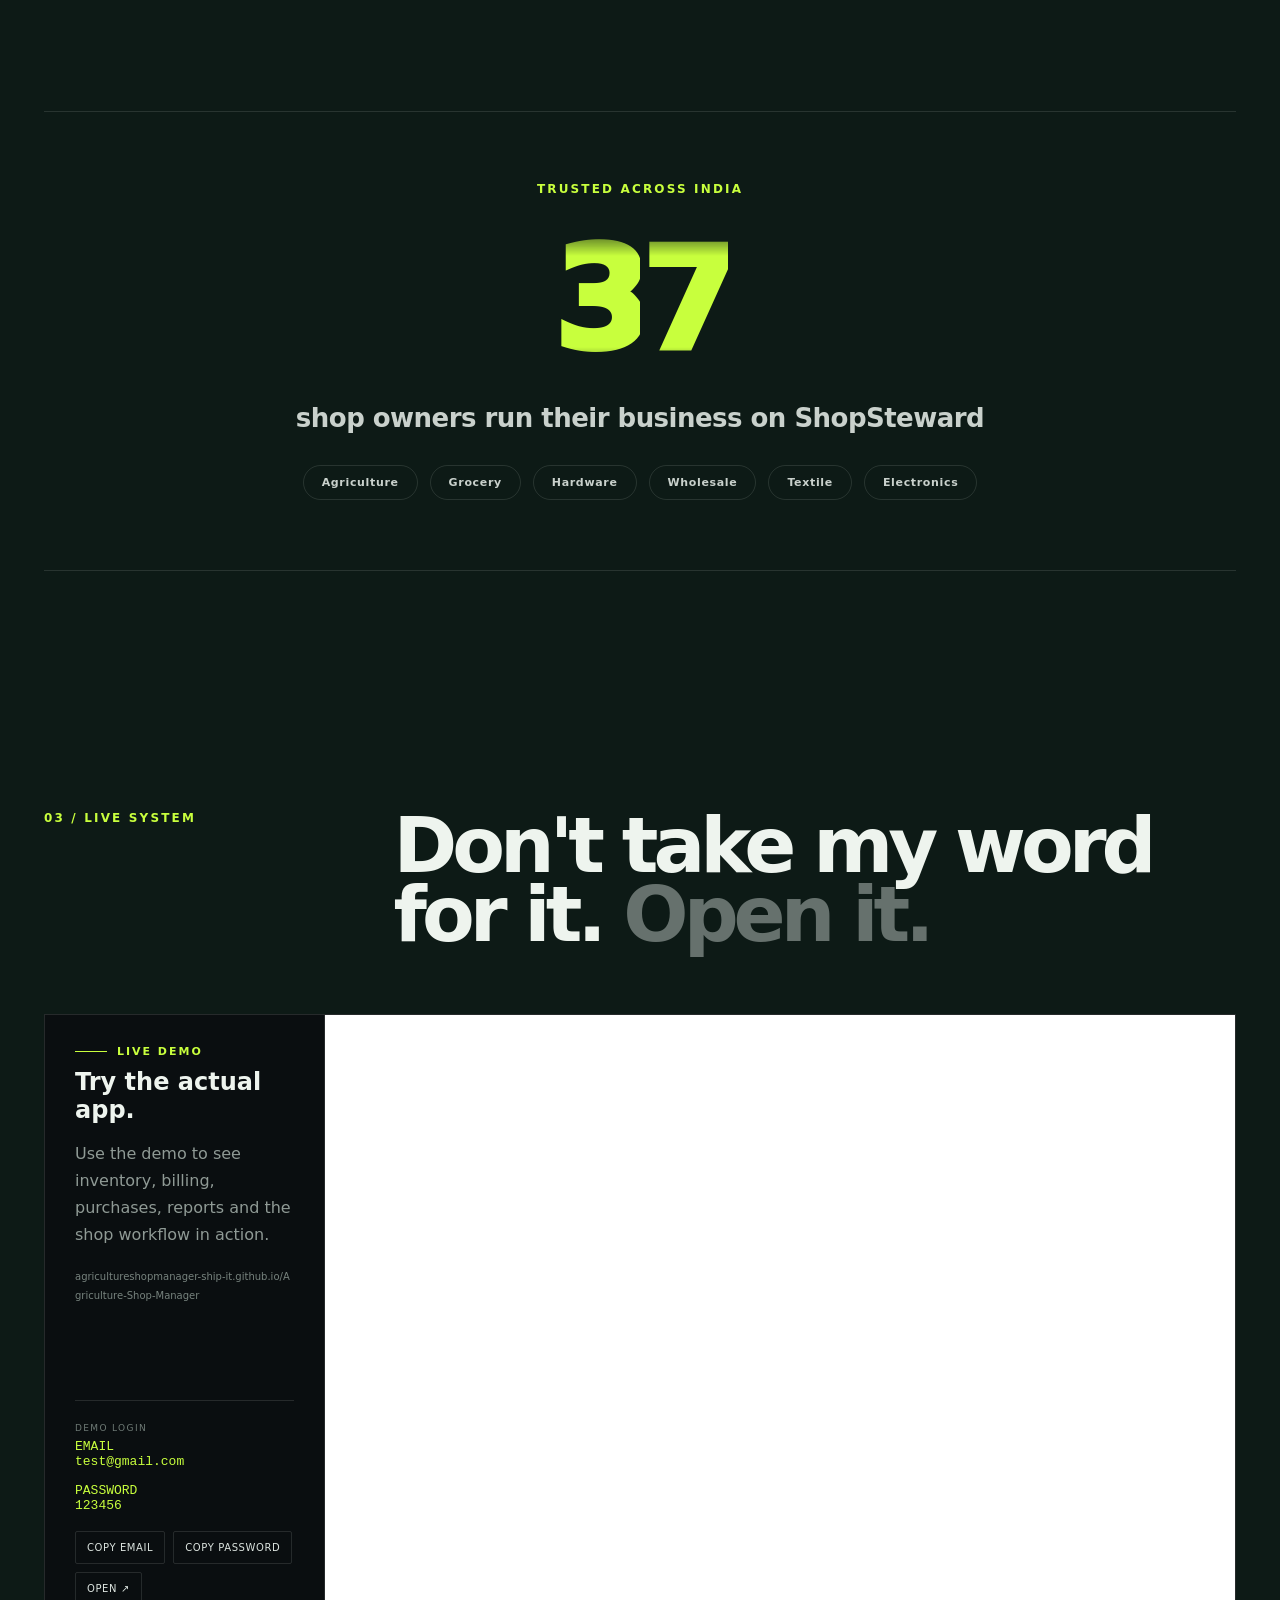
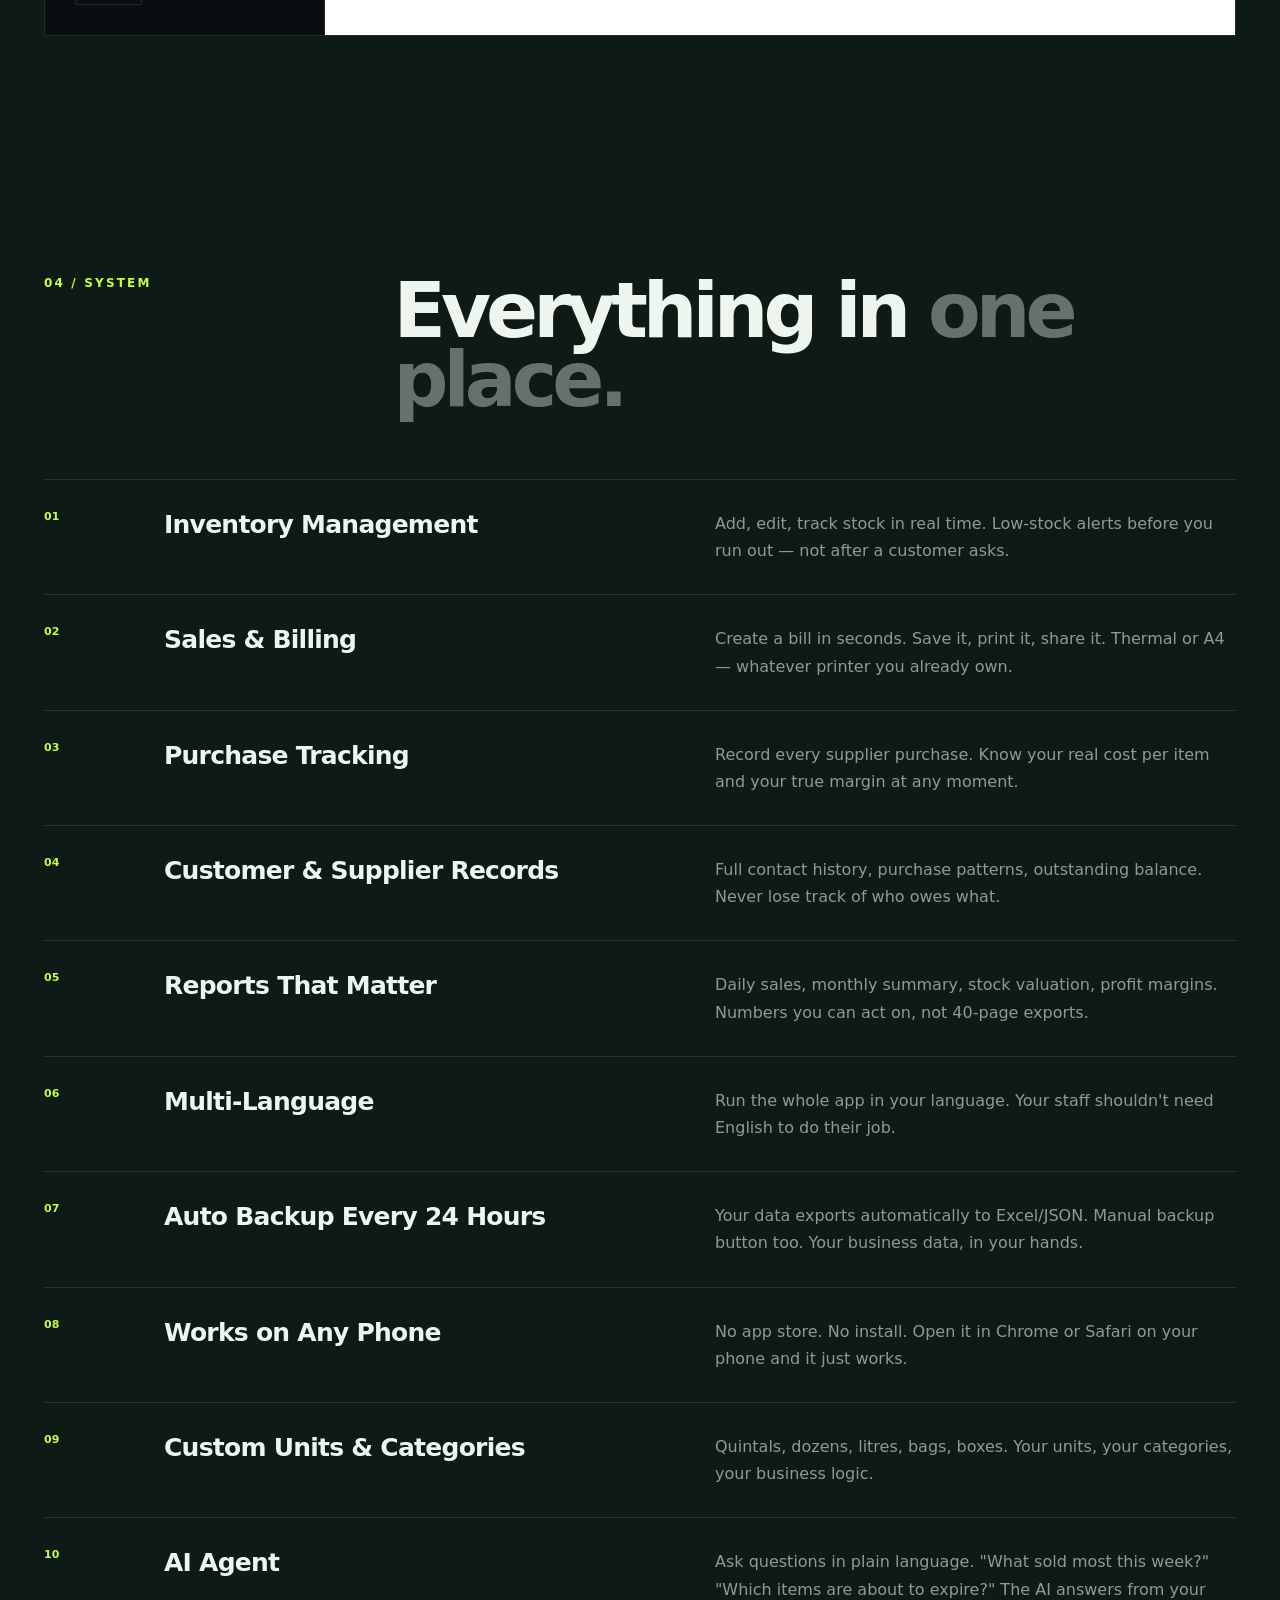
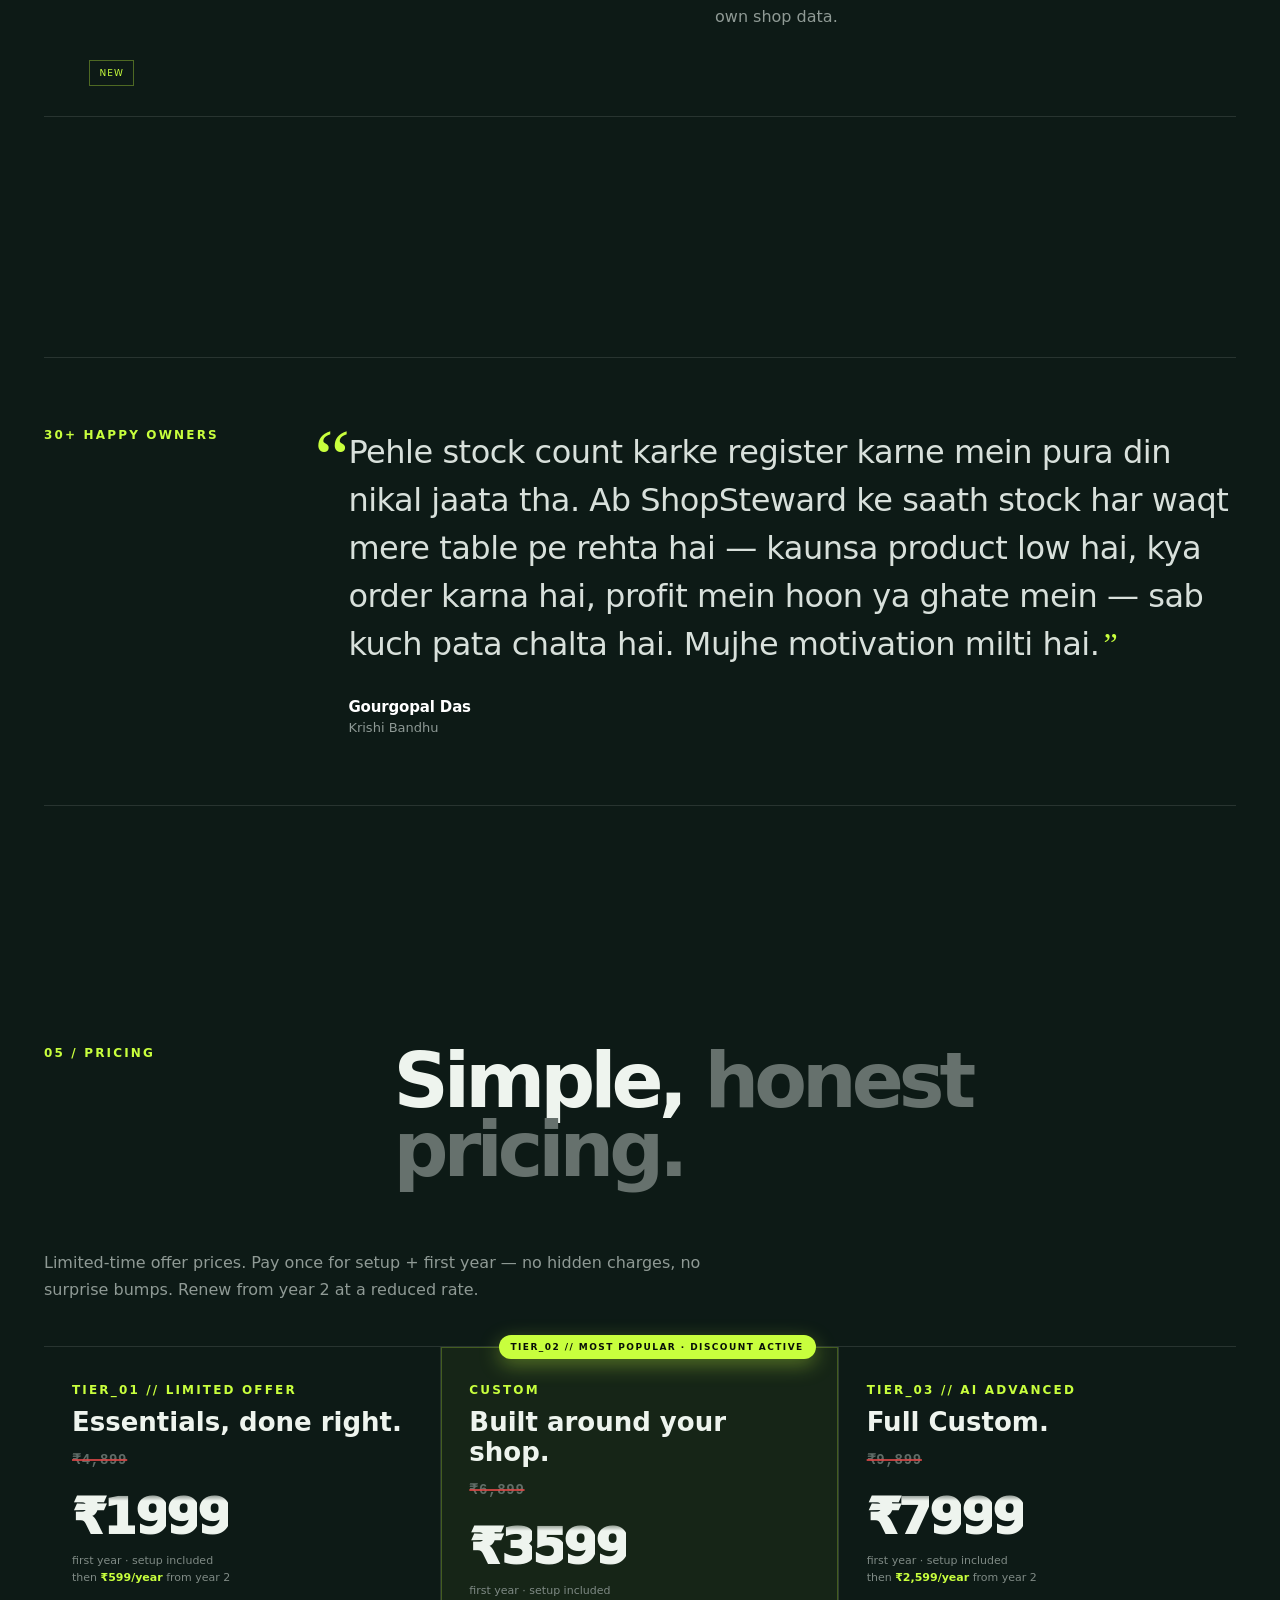
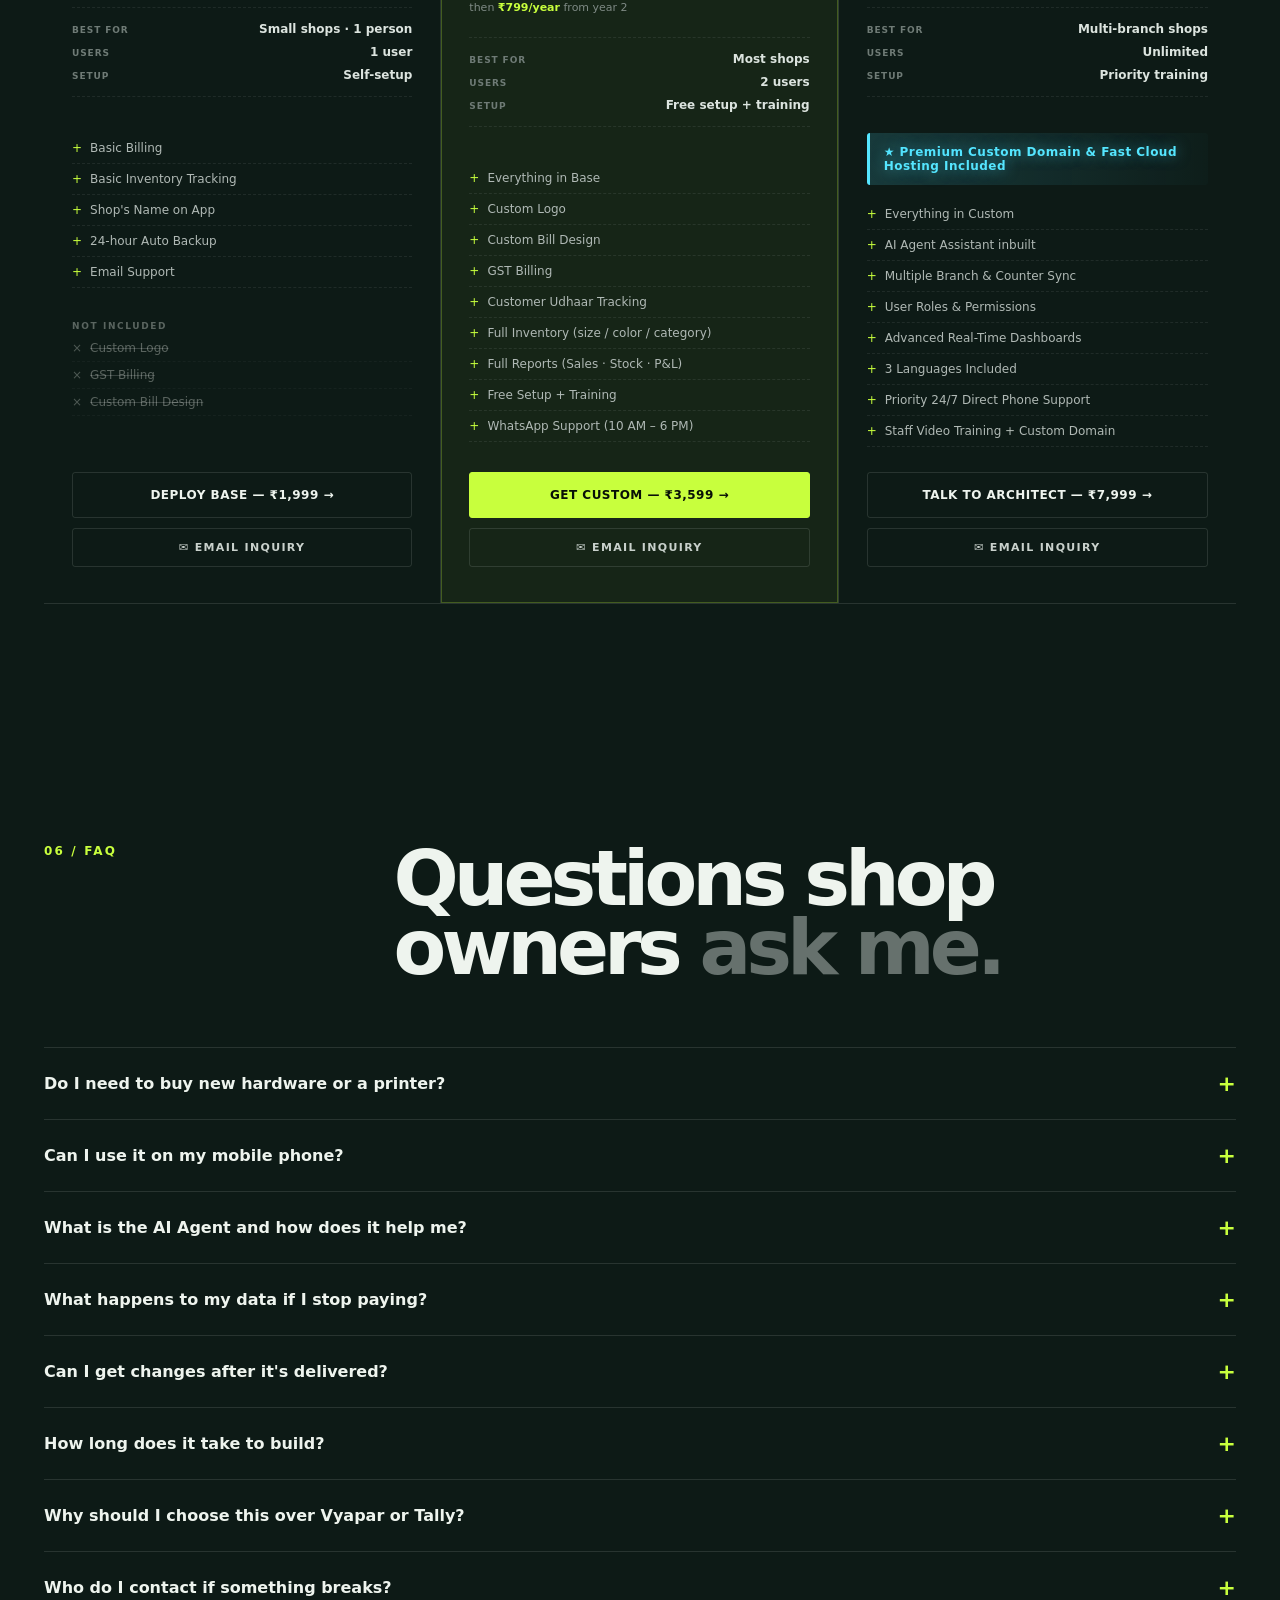
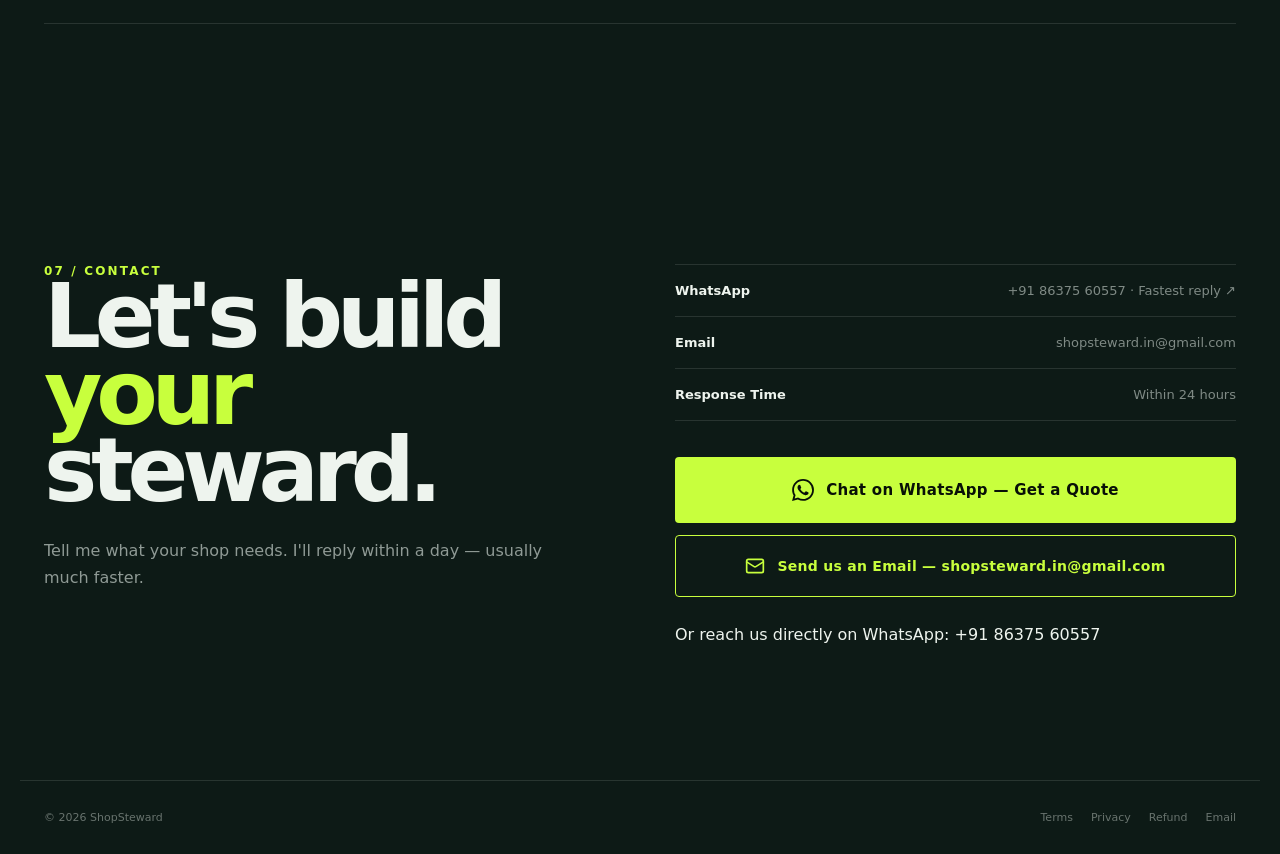
==== commit 04915b7f: "Update index.html" ====
--- a/index.html
+++ b/index.html
@@ -36,10 +36,15 @@
 .navcta:hover{border-color:rgba(200,255,61,.6)}
 .menu{display:none;background:none;border:0;color:#fff;font-size:26px;z-index:21;padding:6px;line-height:1}
 
+/* --- HERO --- */
 .hero{min-height:calc(100svh - 78px);width:100%;margin:0;padding:0;position:relative;display:flex;align-items:center;justify-content:center;z-index:1;overflow:hidden}
 .hero-bg{position:absolute;inset:0;z-index:1}
-.hero-img{width:100%;height:100%;object-fit:cover;object-position:right center;display:block;-webkit-mask-image:linear-gradient(to bottom,transparent 0%,black 15%,black 85%,transparent 100%),linear-gradient(to right,black 80%,transparent 100%);mask-image:linear-gradient(to bottom,transparent 0%,black 15%,black 85%,transparent 100%),linear-gradient(to right,black 80%,transparent 100%)}
-.hero-overlay{position:absolute;inset:0;background:linear-gradient(90deg,#0D1A16 0%,rgba(13,26,22,0.95) 25%,rgba(13,26,22,0.6) 55%,rgba(13,26,22,0.1) 100%);z-index:2}
+.hero-img{
+  width:100%;height:100%;object-fit:cover;object-position:right center;display:block;
+  -webkit-mask-image: linear-gradient(to bottom, transparent 0%, black 15%, black 85%, transparent 100%), linear-gradient(to right, black 80%, transparent 100%);
+  mask-image: linear-gradient(to bottom, transparent 0%, black 15%, black 85%, transparent 100%), linear-gradient(to right, black 80%, transparent 100%);
+}
+.hero-overlay{position:absolute;inset:0;background:linear-gradient(90deg, #0D1A16 0%, rgba(13,26,22,0.95) 25%, rgba(13,26,22,0.6) 55%, rgba(13,26,22,0.1) 100%);z-index:2}
 .hero-content{position:relative;z-index:4;width:100%;max-width:var(--max);margin:auto;padding:74px 24px 40px;display:flex;flex-direction:column;justify-content:center;pointer-events:auto}
 .eyebrow{display:flex;align-items:center;gap:10px;color:var(--acid);font-size:11px;font-weight:900;letter-spacing:.18em;text-transform:uppercase}
 .eyebrow:before{content:"";width:32px;height:1px;background:var(--acid)}
@@ -97,8 +102,6 @@
 .demo-actions{display:flex;gap:8px;margin-top:18px;flex-wrap:wrap}
 .mini{font-size:10px;padding:10px 11px;border:1px solid var(--line);background:transparent;color:#dce4df;border-radius:2px;font-family:inherit;letter-spacing:.06em}
 .mini:hover{border-color:var(--acid)}
-
-/* Removed carousel CSS, added mobile demo CTA */
 .mobile-demo-cta { display: none; }
 
 .features{border-top:1px solid var(--line)}
@@ -116,10 +119,12 @@
 .testi-author b{color:#fff;font-weight:800;font-size:15px;letter-spacing:-.01em}
 .testi-author span{color:#8e9995;font-size:13px}
 
+/* --- PRICING --- */
 .pricing{display:grid;grid-template-columns:repeat(3,1fr);border-top:1px solid var(--line);border-bottom:1px solid var(--line)}
-.price{padding:36px 28px;border-right:1px solid var(--line);min-height:500px;display:flex;flex-direction:column}
+.price{padding:36px 28px;border-right:1px solid var(--line);min-height:500px;display:flex;flex-direction:column;position:relative}
 .price:last-child{border-right:0}
-.price:nth-child(2){background:rgba(200,255,61,.045)}
+.price.popular{background:rgba(200,255,61,.05);box-shadow:inset 0 0 0 1px rgba(200,255,61,.25)}
+.popular-badge{position:absolute;top:0;right:22px;transform:translateY(-50%);background:var(--acid);color:#081007;font-size:9px;font-weight:900;letter-spacing:.16em;padding:7px 12px;border-radius:100px;box-shadow:0 6px 20px rgba(200,255,61,.35);z-index:2}
 .price h3{font-size:26px;margin:10px 0}
 .price .amt{font-size:50px;font-weight:950;letter-spacing:-.07em;margin:14px 0 6px}
 .price .amt small{font-size:14px;font-weight:600;letter-spacing:0;color:#8e9995;margin-left:4px}
@@ -128,6 +133,20 @@
 .price li{padding:8px 0;color:#b0b9b5;font-size:12px;border-bottom:1px dashed rgba(255,255,255,.08)}
 .price li:before{content:"+";color:var(--acid);margin-right:8px}
 .price .btn{margin-top:auto;justify-content:center}
+
+.price-meta{margin:20px 0 8px;padding:14px 0;border-top:1px dashed rgba(255,255,255,.08);border-bottom:1px dashed rgba(255,255,255,.08);display:flex;flex-direction:column;gap:9px;font-size:12px}
+.price-meta div{display:flex;justify-content:space-between;gap:12px;align-items:baseline}
+.price-meta span{color:#6f7b76;font-weight:700;letter-spacing:.1em;text-transform:uppercase;font-size:9px;flex-shrink:0}
+.price-meta b{color:#dce4df;font-weight:700;font-size:12px;text-align:right}
+.price-old{font-family:ui-monospace,monospace;font-size:14px;font-weight:700;color:#6f7b76;text-decoration:line-through;text-decoration-color:rgba(255,80,80,.85);text-decoration-thickness:2px;margin:4px 0 6px;letter-spacing:0.05em;opacity:0.85}
+.not-label{font-size:9px;letter-spacing:.18em;text-transform:uppercase;color:#5a6560;font-weight:800;margin:8px 0 4px}
+.not-list{margin:0 0 25px !important;padding:0;list-style:none}
+.not-list li.not{padding:6px 0;color:#59635e;font-size:12px;border-bottom:1px dashed rgba(255,255,255,.04);text-decoration:line-through;text-decoration-color:rgba(255,255,255,.18)}
+.not-list li.not:before{content:"×" !important;color:#4d5853 !important;margin-right:8px;text-decoration:none;display:inline-block}
+.feature-illuminated{background:linear-gradient(90deg, rgba(85,230,255,.16), rgba(85,230,255,.02)) !important;border-left:3px solid var(--cyan) !important;padding:12px 14px !important;margin:0 0 14px !important;color:var(--cyan) !important;font-weight:800 !important;font-size:12px;letter-spacing:0.04em;text-shadow:0 0 14px rgba(85,230,255,.55);border-radius:3px;border-bottom:0 !important}
+.feature-illuminated:before{content:"" !important;margin-right:0 !important;display:none !important}
+.btn-mail-outline{display:block;width:100%;text-align:center;padding:12px 18px;margin-top:10px;border:1.5px solid var(--line);border-radius:3px;font-family:inherit;font-size:11px;font-weight:900;letter-spacing:0.12em;color:#c9d1cc;text-decoration:none;transition:all 0.25s ease;background:transparent;cursor:pointer;text-transform:uppercase}
+.btn-mail-outline:hover{border-color:var(--acid);color:var(--acid);background:rgba(200,255,61,0.06);transform:translateY(-1px)}
 
 .faq{border-top:1px solid var(--line)}
 .q{border-bottom:1px solid var(--line)}
@@ -182,11 +201,13 @@
   .navlinks a:last-child{border-bottom:0}
   .navcta{display:none}
   .menu{display:block}
+  
   .hero{display:block;min-height:auto;padding:50px 18px 20px}
   .hero-bg{display:none} 
   .hero-content{padding:0}
   .hero h1{font-size:clamp(48px,13vw,72px);margin-bottom:22px}
   .lead{font-size:15px}
+  
   .section{padding:70px 18px}
   .section-head{grid-template-columns:1fr;gap:16px;margin-bottom:36px}
   .section h2{font-size:44px}
@@ -434,39 +455,111 @@
 </section>
 
 <section class="section reveal" id="pricing">
-  <div class="section-head"><div class="section-no">05 / PRICING</div><h2>Simple, <em>honest pricing.</em></h2></div>
-  <p class="copy" style="max-width:700px;margin-bottom:42px">One base price. Customization quoted fairly based on real effort. No hidden charges, no surprise renewals.</p>
+  <div class="section-head">
+    <div class="section-no">05 / PRICING</div>
+    <h2>Simple, <em>honest pricing.</em></h2>
+  </div>
+  <p class="copy" style="max-width:700px;margin-bottom:42px">
+    Limited-time offer prices. Pay once for setup + first year — no hidden charges, no surprise bumps.
+    Renew from year 2 at a reduced rate.
+  </p>
+
   <div class="pricing">
+
+    <!-- TIER 01: BASE -->
     <article class="price">
-      <div class="section-no">BASE</div>
+      <div class="section-no">TIER_01 // LIMITED OFFER</div>
       <h3>Essentials, done right.</h3>
-      <div class="amt">₹<span class="spin-target" data-target="4899" style="--reel-cell:55px;">4,899</span></div>
-      <div class="sub">one-time · first year included<br>then ₹1,899/year</div>
+      <div class="price-old">₹4,899</div>
+      <div class="amt">₹<span class="spin-target" data-target="1999" style="--reel-cell:55px;">1,999</span></div>
+      <div class="sub">first year · setup included<br>then <b style="color:#c8ff3d">₹599/year</b> from year 2</div>
+
+      <div class="price-meta">
+        <div><span>Best for</span><b>Small shops · 1 person</b></div>
+        <div><span>Users</span><b>1 user</b></div>
+        <div><span>Setup</span><b>Self-setup</b></div>
+      </div>
+
       <ul>
-        <li>Inventory management</li><li>Sales &amp; billing with printing</li><li>Purchase &amp; supplier tracking</li><li>Customer records</li><li>Sales &amp; stock reports</li><li>1 language</li><li>24-hour auto backup</li><li>Mobile browser access</li>
+        <li>Basic Billing</li>
+        <li>Basic Inventory Tracking</li>
+        <li>Shop's Name on App</li>
+        <li>24-hour Auto Backup</li>
+        <li>Email Support</li>
       </ul>
-      <a class="btn secondary" href="#contact">GET STARTED →</a>
+
+      <div class="not-label">NOT INCLUDED</div>
+      <ul class="not-list">
+        <li class="not">Custom Logo</li>
+        <li class="not">GST Billing</li>
+        <li class="not">Custom Bill Design</li>
+      </ul>
+
+      <a class="btn secondary" href="https://wa.me/918637560557?text=Hi%2C%20I%20want%20the%20BASE%20ShopSteward%20plan%20at%20%E2%82%B91%2C999%20(first%20year)%20with%20%E2%82%B9599%2Fyr%20renewal" target="_blank" rel="noopener">DEPLOY BASE — ₹1,999 →</a>
+      <a class="btn-mail-outline" href="mailto:shopsteward.in@gmail.com?subject=Base%20Plan%20Inquiry%20(%E2%82%B91%2C999)&body=Hi%20ShopSteward%2C%0A%0AI%20am%20interested%20in%20the%20BASE%20plan%20(%E2%82%B91%2C999%20first%20year%2C%20then%20%E2%82%B9599%2Fyr).%20Please%20share%20details.">✉ Email Inquiry</a>
     </article>
+
+    <!-- TIER 02: CUSTOM (Most Popular) -->
+    <article class="price popular">
+      <div class="popular-badge">TIER_02 // MOST POPULAR · DISCOUNT ACTIVE</div>
+      <div class="section-no">CUSTOM</div>
+      <h3>Built around your shop.</h3>
+      <div class="price-old">₹6,899</div>
+      <div class="amt">₹<span class="spin-target" data-target="3599" style="--reel-cell:55px;">3,599</span></div>
+      <div class="sub">first year · setup included<br>then <b style="color:#c8ff3d">₹799/year</b> from year 2</div>
+
+      <div class="price-meta">
+        <div><span>Best for</span><b>Most shops</b></div>
+        <div><span>Users</span><b>2 users</b></div>
+        <div><span>Setup</span><b>Free setup + training</b></div>
+      </div>
+
+      <ul>
+        <li>Everything in Base</li>
+        <li>Custom Logo</li>
+        <li>Custom Bill Design</li>
+        <li>GST Billing</li>
+        <li>Customer Udhaar Tracking</li>
+        <li>Full Inventory (size / color / category)</li>
+        <li>Full Reports (Sales · Stock · P&amp;L)</li>
+        <li>Free Setup + Training</li>
+        <li>WhatsApp Support (10 AM – 6 PM)</li>
+      </ul>
+
+      <a class="btn primary" href="https://wa.me/918637560557?text=Hi%2C%20I%20want%20the%20CUSTOM%20ShopSteward%20plan%20at%20%E2%82%B93%2C599%20(first%20year)%20with%20%E2%82%B9799%2Fyr%20renewal" target="_blank" rel="noopener">GET CUSTOM — ₹3,599 →</a>
+      <a class="btn-mail-outline" href="mailto:shopsteward.in@gmail.com?subject=Custom%20Plan%20Inquiry%20(%E2%82%B93%2C599)&body=Hi%20ShopSteward%2C%0A%0AI%20am%20interested%20in%20the%20CUSTOM%20plan%20(%E2%82%B93%2C599%20first%20year%2C%20then%20%E2%82%B9799%2Fyr).%20Please%20share%20details.">✉ Email Inquiry</a>
+    </article>
+
+    <!-- TIER 03: AI ADVANCED -->
     <article class="price">
-      <div class="section-no">CUSTOM / MOST POPULAR</div>
-      <h3>Built around your shop.</h3>
-      <div class="amt">₹<span class="spin-target" data-target="6899" style="--reel-cell:55px;">6,899</span><small>+ custom quote</small></div>
-      <div class="sub">first year included<br>then ₹1,899–₹4,899/year</div>
+      <div class="section-no">TIER_03 // AI ADVANCED</div>
+      <h3>Full Custom.</h3>
+      <div class="price-old">₹9,899</div>
+      <div class="amt">₹<span class="spin-target" data-target="7999" style="--reel-cell:55px;">7,999</span></div>
+      <div class="sub">first year · setup included<br>then <b style="color:#c8ff3d">₹2,599/year</b> from year 2</div>
+
+      <div class="price-meta">
+        <div><span>Best for</span><b>Multi-branch shops</b></div>
+        <div><span>Users</span><b>Unlimited</b></div>
+        <div><span>Setup</span><b>Priority training</b></div>
+      </div>
+
       <ul>
-        <li>Everything in Base</li><li>Custom units &amp; categories</li><li>Custom bill / invoice design</li><li>2 languages</li><li>Custom reports</li><li>Your branding &amp; logo</li><li>Credit / udhaar tracking</li><li>2 revision rounds + 30 days support</li>
+        <li class="feature-illuminated">★ Premium Custom Domain &amp; Fast Cloud Hosting Included</li>
+        <li>Everything in Custom</li>
+        <li>AI Agent Assistant inbuilt</li>
+        <li>Multiple Branch &amp; Counter Sync</li>
+        <li>User Roles &amp; Permissions</li>
+        <li>Advanced Real-Time Dashboards</li>
+        <li>3 Languages Included</li>
+        <li>Priority 24/7 Direct Phone Support</li>
+        <li>Staff Video Training + Custom Domain</li>
       </ul>
-      <a class="btn primary" href="#contact">GET A QUOTE →</a>
+
+      <a class="btn secondary" href="https://wa.me/918637560557?text=Hi%2C%20I%20want%20the%20AI%20ADVANCED%20ShopSteward%20plan%20at%20%E2%82%B97%2C999%20(first%20year)%20with%20%E2%82%B92%2C599%2Fyr%20renewal" target="_blank" rel="noopener">TALK TO ARCHITECT — ₹7,999 →</a>
+      <a class="btn-mail-outline" href="mailto:shopsteward.in@gmail.com?subject=AI%20Advanced%20Plan%20Inquiry%20(%E2%82%B97%2C999)&body=Hi%20ShopSteward%2C%0A%0AI%20am%20interested%20in%20the%20AI%20ADVANCED%20plan%20(%E2%82%B97%2C999%20first%20year%2C%20then%20%E2%82%B92%2C599%2Fyr).%20Please%20share%20details.">✉ Email Inquiry</a>
     </article>
-    <article class="price">
-      <div class="section-no">AI POWERED</div>
-      <h3>Full Custom</h3>
-      <div class="amt">₹<span class="spin-target" data-target="9899" style="--reel-cell:55px;">9,899</span><small>+ higher quote</small></div>
-      <div class="sub">first year included<br>then ₹4,899+/year</div>
-      <ul>
-        <li>Everything in Custom</li><li>AI Agent inbuilt</li><li>Multiple branches / shops</li><li>User roles &amp; permissions</li><li>Advanced dashboards</li><li>3 languages</li><li>Priority support</li><li>Recorded training + custom domain</li>
-      </ul>
-      <a class="btn secondary" href="#contact">TALK TO ME →</a>
-    </article>
+
   </div>
 </section>
 
